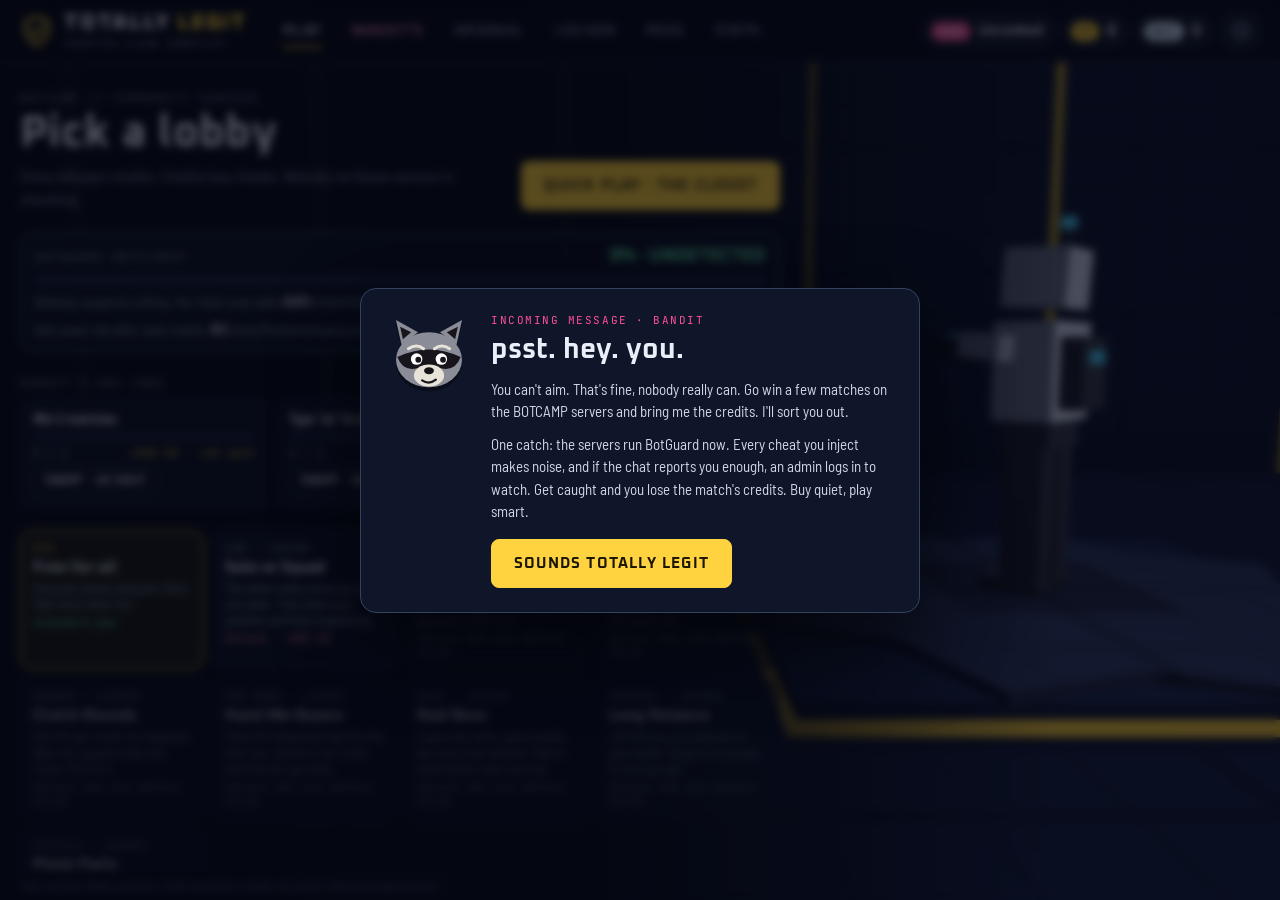
==== TotallyLegit.html @ 4555bc7c "Add Banana Split and Deep Ocean gun finishes Co-Authored-By: Claude Opus 5.5 <noreply@anthropic.com>" ====
<!doctype html>
<html lang="en">
<head>
<meta charset="utf-8">
<meta name="viewport" content="width=device-width, initial-scale=1, viewport-fit=cover">
<title>Totally Legit</title>
<meta name="description" content="An incremental shooter where you can't aim, so you buy cheats from a raccoon.">
<link rel="preconnect" href="https://fonts.googleapis.com">
<link rel="preconnect" href="https://fonts.gstatic.com" crossorigin>
<link rel="stylesheet" href="https://fonts.googleapis.com/css2?family=Barlow+Semi+Condensed:wght@400;500;600;700&family=JetBrains+Mono:wght@500;700&family=Oxanium:wght@500;600;700;800&display=swap">
<style>
/* Layout: a full-bleed WebGL scene; the hub sits left over a scrim so the showroom model shows on the right;
   the HUD hugs the screen edges. One committed dark look: a game, not a document. */
:root {
  --ink: #080c19;
  --panel: #0f1629;
  --panel-2: #161f38;
  --panel-3: #1d2847;
  --line: #27324f;
  --line-2: #35425f;
  --text: #e9eef8;
  --muted: #8e9ab5;
  --dim: #5f6a89;
  --signal: #ffd23f;
  --signal-ink: #1b1503;
  --cyan: #43d9ff;
  --danger: #ff5470;
  --ok: #5fe3a1;
  --salt: #d8ecff;
  --bandit: #ff4f9a;
  --bandit-ink: #120d18;
  --bandit-2: #1c1424;
  --bandit-line: #3a2742;
  --f-display: "Oxanium", "Segoe UI", system-ui, sans-serif;
  --f-ui: "Barlow Semi Condensed", "Segoe UI", system-ui, sans-serif;
  --f-mono: "JetBrains Mono", ui-monospace, Consolas, monospace;
  color-scheme: dark;
}
* { box-sizing: border-box; }
html, body { height: 100%; margin: 0; background: var(--ink); color: var(--text); overflow: hidden; }
body { font-family: var(--f-ui); font-size: 15px; -webkit-font-smoothing: antialiased; }
button { font: inherit; color: inherit; }
[hidden] { display: none !important; }
#app { position: fixed; inset: 0; overflow: hidden; background: var(--ink); }
#gl, #fx { position: absolute; inset: 0; width: 100%; height: 100%; display: block; }
#fx { pointer-events: none; z-index: 2; }

/* ---------- shared type + controls ---------- */
.eyebrow { font-family: var(--f-mono); font-size: 11px; letter-spacing: .14em; text-transform: uppercase; color: var(--muted); }
h1 { font-family: var(--f-display); font-weight: 700; font-size: clamp(30px, 4vw, 44px); line-height: 1.02; margin: 6px 0 8px; letter-spacing: .01em; text-wrap: balance; }
.lede { margin: 0; color: var(--muted); font-size: 16px; max-width: 58ch; line-height: 1.45; }
.btn {
  appearance: none; border: 1px solid var(--line-2); background: var(--panel-2); color: var(--text);
  font-family: var(--f-display); font-weight: 700; font-size: 13px; letter-spacing: .08em; text-transform: uppercase;
  padding: 10px 16px; border-radius: 8px; cursor: pointer; white-space: nowrap; transition: transform .08s, background .15s, border-color .15s;
}
.btn:hover { border-color: var(--dim); background: var(--panel-3); }
.btn:active { transform: translateY(1px); }
.btn.primary { background: var(--signal); color: var(--signal-ink); border-color: var(--signal); }
.btn.primary:hover { background: #ffdd6b; }
.btn.buy { border-color: var(--ok); color: var(--ok); }
.btn.poor { color: #ff8aa0; border-color: #5a2a3a; background: rgba(255, 84, 112, .06); }
.btn.ghost { background: transparent; }
.btn.big { padding: 14px 22px; font-size: 15px; }
.btn.small { padding: 7px 11px; font-size: 12px; }
.btn:disabled { opacity: .55; cursor: not-allowed; }
button:focus-visible, input:focus-visible, textarea:focus-visible { outline: 2px solid var(--cyan); outline-offset: 2px; }
.link { background: none; border: 0; color: var(--cyan); padding: 0; cursor: pointer; text-decoration: underline; text-underline-offset: 3px; font-size: 14px; justify-self: start; }
.inj-done { font-family: var(--f-mono); font-size: 12px; color: var(--ok); letter-spacing: .06em; text-transform: uppercase; }
kbd { font-family: var(--f-mono); font-size: 11px; padding: 1px 6px; border: 1px solid rgba(255, 255, 255, .35); border-bottom-width: 2px; border-radius: 4px; background: rgba(255, 255, 255, .08); color: var(--text); }
input[type="range"] { width: 100%; accent-color: var(--signal); }
.rng { display: grid; grid-template-columns: 120px minmax(0, 1fr) 52px; gap: 10px; align-items: center; font-size: 14px; color: var(--muted); }
.rng em { font-style: normal; font-family: var(--f-mono); font-size: 12px; color: var(--text); text-align: right; font-variant-numeric: tabular-nums; }
.tog { display: inline-flex; align-items: center; gap: 8px; font-size: 14px; cursor: pointer; }
.tog input { accent-color: var(--signal); width: 16px; height: 16px; }

/* ---------- hub shell ---------- */
.hub {
  position: absolute; inset: 0; z-index: 5; display: grid; grid-template-rows: auto minmax(0, 1fr) auto; grid-template-columns: minmax(0, 1fr);
  padding-top: env(safe-area-inset-top, 0px); padding-bottom: env(safe-area-inset-bottom, 0px);
  background: linear-gradient(90deg, rgba(8, 12, 25, .97) 0%, rgba(8, 12, 25, .95) 46%, rgba(8, 12, 25, .55) 64%, rgba(8, 12, 25, 0) 82%);
}
.hub[data-tab="bandit"] { background: linear-gradient(90deg, rgba(10, 7, 14, .97) 0%, rgba(10, 7, 14, .95) 72%, rgba(10, 7, 14, .45) 88%, rgba(10, 7, 14, .1) 100%); }
.hub-top {
  display: flex; align-items: center; gap: 22px; flex-wrap: wrap;
  padding-block: 12px; padding-left: max(20px, env(safe-area-inset-left, 0px)); padding-right: max(20px, env(safe-area-inset-right, 0px));
  border-bottom: 1px solid var(--line); background: rgba(8, 12, 25, .72); backdrop-filter: blur(6px);
}
.brand { display: flex; align-items: center; gap: 10px; }
.brand-mark { width: 34px; height: 34px; color: var(--signal); flex: none; }
.brand-txt { display: grid; gap: 3px; }
.brand-name { font-family: var(--f-display); font-weight: 800; font-size: 22px; letter-spacing: .08em; line-height: 1; }
.brand-name em { font-style: normal; color: var(--signal); }
.brand-tag { font-family: var(--f-mono); font-size: 10px; color: var(--muted); letter-spacing: .08em; text-transform: uppercase; }
.hub-nav { display: flex; gap: 2px; flex: 1; min-width: 0; overflow-x: auto; scrollbar-width: none; }
.hub-nav button {
  background: none; border: 0; padding: 10px 14px; font-family: var(--f-display); font-weight: 600; font-size: 14px;
  letter-spacing: .1em; text-transform: uppercase; color: var(--muted); border-radius: 6px; cursor: pointer; position: relative; white-space: nowrap;
}
.hub-nav button:hover { color: var(--text); background: rgba(255, 255, 255, .04); }
.hub-nav button.on { color: var(--text); }
.hub-nav button.on::after { content: ""; position: absolute; left: 14px; right: 14px; bottom: 2px; height: 2px; background: var(--signal); }
.hub-nav .nav-bandit { color: #ff8fc0; }
.hub-nav .nav-bandit.on { color: #ffd0e4; }
.hub-nav .nav-bandit.on::after { background: var(--bandit); }
.badge { display: inline-grid; place-items: center; min-width: 18px; height: 18px; padding: 0 5px; margin-left: 6px; border-radius: 9px; background: var(--bandit); color: #fff; font-size: 11px; font-family: var(--f-mono); vertical-align: 1px; letter-spacing: 0; }
.wallet { display: flex; align-items: center; gap: 8px; }
.chip { display: flex; align-items: center; gap: 8px; padding: 5px 12px 5px 6px; border: 1px solid var(--line-2); border-radius: 999px; background: var(--panel); font-family: var(--f-display); font-weight: 700; font-size: 16px; font-variant-numeric: tabular-nums; }
.chip i { font-style: normal; font-family: var(--f-mono); font-size: 10px; padding: 3px 7px; border-radius: 999px; letter-spacing: .06em; }
.chip.cr i { background: var(--signal); color: var(--signal-ink); }
.chip.salt i { background: var(--salt); color: #10243a; }
.icon-btn { width: 38px; height: 38px; border-radius: 10px; border: 1px solid var(--line-2); background: var(--panel); display: grid; place-items: center; cursor: pointer; color: var(--muted); }
.icon-btn:hover { color: var(--text); }
.icon-btn svg { width: 20px; height: 20px; }
.hub-main { overflow-y: auto; overflow-x: hidden; scrollbar-width: thin; scrollbar-color: var(--line-2) transparent; padding-block: 28px 40px; padding-left: max(20px, env(safe-area-inset-left, 0px)); padding-right: max(20px, env(safe-area-inset-right, 0px)); }
.pane { max-width: 760px; display: grid; gap: 22px; }
.hub[data-tab="bandit"] .pane { max-width: 1320px; }
.pane-head { display: flex; align-items: flex-end; justify-content: space-between; gap: 18px; flex-wrap: wrap; }
.hub-foot { padding-block: 8px; padding-left: max(20px, env(safe-area-inset-left, 0px)); padding-right: max(20px, env(safe-area-inset-right, 0px)); font-size: 12px; color: var(--dim); }

/* ---------- play: server browser ---------- */
.srv-list { display: grid; gap: 10px; }
.srv { display: grid; grid-template-columns: 96px minmax(0, 1fr) auto; gap: 16px; align-items: center; padding: 12px; border: 1px solid var(--line); border-radius: 12px; background: rgba(15, 22, 41, .86); }
.srv:hover { border-color: var(--line-2); }
.srv.locked { opacity: .8; }
.srv.locked .srv-thumb { filter: grayscale(.85) brightness(.7); }
.srv-thumb { position: relative; height: 64px; border-radius: 8px; overflow: hidden; background: linear-gradient(180deg, var(--z) 0%, var(--h) 58%, var(--f) 58%, var(--f) 100%); }
.srv-thumb::before { content: ""; position: absolute; left: 12%; width: 34%; top: 28%; bottom: 42%; background: var(--w); box-shadow: 34px 8px 0 -3px var(--w); }
.srv-thumb::after { content: ""; position: absolute; left: 0; right: 0; bottom: 0; height: 3px; background: var(--a); }
.srv-thumb span { position: absolute; right: 6px; bottom: 7px; font-family: var(--f-mono); font-size: 10px; color: #fff; background: rgba(0, 0, 0, .55); padding: 2px 5px; border-radius: 4px; }
.srv-info { min-width: 0; }
.srv-info h3 { margin: 0; font-family: var(--f-display); font-size: 18px; font-weight: 700; }
.srv-info p { margin: 2px 0 6px; color: var(--muted); font-size: 14px; }
.srv-meta { display: flex; flex-wrap: wrap; gap: 6px 14px; font-family: var(--f-mono); font-size: 11.5px; color: var(--muted); }
.srv-meta .pay { color: var(--signal); }
.locked-tag { font-family: var(--f-mono); font-size: 11px; color: var(--dim); }
.tips { display: grid; grid-template-columns: repeat(3, minmax(0, 1fr)); gap: 10px; }
.tip { padding: 4px 14px; border-left: 2px solid var(--line-2); color: var(--muted); font-size: 14px; line-height: 1.4; }
.tip b { color: var(--text); display: block; font-weight: 600; }

/* ---------- Bandit's: the cheat shop ---------- */
.pane.bandit { gap: 16px; }
.bandit-head {
  display: flex; align-items: center; gap: 22px; flex-wrap: wrap; padding: 16px 18px; border: 1px solid var(--bandit-line); border-radius: 14px;
  background: repeating-linear-gradient(135deg, rgba(255, 79, 154, .05) 0 10px, transparent 10px 20px), var(--bandit-ink);
}
.bandit-id { display: flex; align-items: center; gap: 14px; }
.raccoon-svg { width: 64px; height: 64px; flex: none; filter: drop-shadow(0 4px 0 rgba(0, 0, 0, .35)); }
.bandit-name { font-family: var(--f-mono); font-weight: 700; font-size: 22px; color: var(--bandit); letter-spacing: .06em; }
.bandit-name span { font-size: 11px; color: var(--muted); font-weight: 500; margin-left: 8px; letter-spacing: .1em; text-transform: uppercase; }
.bandit-pills { display: flex; gap: 6px; flex-wrap: wrap; margin-top: 6px; }
.pill { font-family: var(--f-mono); font-size: 11px; padding: 3px 8px; border-radius: 999px; border: 1px solid var(--bandit-line); color: var(--muted); }
.pill.ok { color: var(--ok); border-color: rgba(95, 227, 161, .35); }
.pill.hot { color: #fff; background: var(--bandit); border-color: var(--bandit); }
.bubble {
  position: relative; flex: 1; min-width: 220px; margin: 0 0 0 10px; padding: 12px 16px; background: #fff6d2; color: #2a1a10;
  border-radius: 12px; font-weight: 600; font-size: 16px; line-height: 1.35; box-shadow: 4px 4px 0 var(--bandit);
}
.bubble::before { content: ""; position: absolute; left: -9px; top: 50%; margin-top: -8px; border: 8px solid transparent; border-right-color: #fff6d2; border-left: 0; }
.bubble.pop { animation: pop .3s ease-out; }
.bandit-body { display: grid; grid-template-columns: 236px minmax(0, 1fr) 290px; gap: 14px; align-items: start; }
.mods { display: grid; gap: 6px; }
.mod {
  display: grid; grid-template-columns: 34px minmax(0, 1fr) auto; align-items: center; gap: 10px; padding: 8px 10px;
  border: 1px solid var(--bandit-line); border-radius: 10px; background: var(--bandit-ink); cursor: pointer; text-align: left;
}
.mod:hover { border-color: var(--mc); }
.mod.sel { border-color: var(--mc); background: color-mix(in srgb, var(--mc) 14%, var(--bandit-ink)); }
.mod.off { opacity: .55; }
.mod-glyph { width: 34px; height: 34px; border-radius: 8px; display: grid; place-items: center; color: var(--mc); background: color-mix(in srgb, var(--mc) 16%, transparent); }
.glyph { width: 20px; height: 20px; }
.glyph.big { width: 34px; height: 34px; color: var(--mc); flex: none; }
.mod-txt { min-width: 0; }
.mod-txt b { display: block; font-family: var(--f-mono); font-size: 12.5px; letter-spacing: .04em; }
.mod-txt small { color: var(--muted); font-size: 12.5px; }
.mod-prog { font-family: var(--f-mono); font-size: 11px; color: var(--muted); display: flex; align-items: center; gap: 6px; font-variant-numeric: tabular-nums; }
.mod-prog .dot { width: 7px; height: 7px; border-radius: 50%; background: var(--bandit); box-shadow: 0 0 8px var(--bandit); }
.tree-pane {
  min-width: 0; border: 1px solid var(--bandit-line); border-radius: 14px;
  background: radial-gradient(circle at 1px 1px, rgba(255, 255, 255, .06) 1px, transparent 1px) 0 0 / 18px 18px, var(--bandit-ink);
}
.tree-head { display: flex; align-items: center; justify-content: space-between; gap: 12px; padding: 14px 16px; border-bottom: 1px solid var(--bandit-line); flex-wrap: wrap; }
.tree-title { display: flex; align-items: center; gap: 12px; min-width: 0; }
.tree-title h2 { margin: 0; font-family: var(--f-mono); font-size: 20px; color: var(--mc); letter-spacing: .04em; }
.tree-title p { margin: 2px 0 0; color: var(--muted); font-size: 14px; }
.tree-scroll { overflow-x: auto; padding: 18px; display: flex; }
.tree { position: relative; flex: none; margin: 0 auto; }
.links { position: absolute; inset: 0; overflow: visible; }
.links path { fill: none; stroke: var(--bandit-line); stroke-width: 2; stroke-dasharray: 4 5; }
.links path.lit { stroke: var(--mc); stroke-dasharray: none; filter: drop-shadow(0 0 4px var(--mc)); }
.node {
  position: absolute; width: 150px; height: 66px; display: grid; align-content: center; gap: 4px; padding: 8px 12px; text-align: left;
  border: 1px solid var(--bandit-line); border-radius: 10px; background: var(--bandit-2); cursor: pointer; transition: transform .1s, border-color .15s;
}
.node:hover { transform: translateY(-2px); }
.n-name { font-weight: 700; font-size: 15px; line-height: 1.1; }
.n-cost { font-family: var(--f-mono); font-size: 11.5px; color: var(--signal); }
.node.owned { background: color-mix(in srgb, var(--mc) 22%, var(--bandit-2)); border-color: var(--mc); }
.node.owned .n-cost { color: var(--mc); }
.node.available { border-color: color-mix(in srgb, var(--mc) 70%, transparent); box-shadow: 0 0 18px color-mix(in srgb, var(--mc) 25%, transparent); }
.node.poor .n-cost { color: #ff8aa0; }
.node.locked { opacity: .5; border-style: dashed; }
.node.locked .n-cost { color: var(--muted); }
.node.sel { outline: 2px solid #fff; outline-offset: 2px; }
.node.just { animation: inject .7s ease-out; }
.switch { display: inline-flex; align-items: center; gap: 8px; cursor: pointer; font-family: var(--f-mono); font-size: 12px; position: relative; }
.switch input { position: absolute; opacity: 0; width: 1px; height: 1px; }
.sw-track { width: 38px; height: 22px; border-radius: 11px; background: var(--line-2); position: relative; transition: background .15s; }
.sw-track::after { content: ""; position: absolute; top: 3px; left: 3px; width: 16px; height: 16px; border-radius: 50%; background: #fff; transition: transform .15s; }
.switch input:checked + .sw-track { background: var(--mc); }
.switch input:checked + .sw-track::after { transform: translateX(16px); }
.switch input:focus-visible + .sw-track { outline: 2px solid var(--cyan); outline-offset: 2px; }
.node-detail { position: sticky; top: 0; padding: 18px; border: 1px solid var(--bandit-line); border-radius: 14px; background: var(--bandit-ink); display: grid; gap: 10px; }
.nd-kind { font-family: var(--f-mono); font-size: 11px; color: var(--mc); letter-spacing: .1em; text-transform: uppercase; }
.node-detail h3 { margin: 0; font-family: var(--f-display); font-size: 24px; }
.node-detail p { margin: 0; color: #cfd6e6; line-height: 1.45; }
.nd-req { font-size: 13px; color: var(--muted); }
.nd-req span { color: #ff8aa0; margin-right: 6px; }
.nd-req span.ok { color: var(--ok); }
.nd-price { padding: 4px 0; }
.sticker { display: inline-block; transform: rotate(-4deg); background: var(--signal); color: #3a0c22; font-family: var(--f-display); font-weight: 800; font-size: 22px; padding: 6px 12px; border-radius: 4px; box-shadow: 3px 3px 0 var(--bandit); font-variant-numeric: tabular-nums; }
.btn.inject { background: var(--bandit); border-color: var(--bandit); color: #fff; font-size: 15px; padding: 13px 16px; }
.btn.inject:hover { background: #ff6aab; }
.btn.inject.poor { background: transparent; color: #ff8aa0; border-color: #5a2a3a; }
.nd-fine { font-family: var(--f-mono); font-size: 10.5px; color: var(--dim) !important; }

/* ---------- arsenal ---------- */
.gun-grid { display: grid; grid-template-columns: repeat(3, minmax(0, 1fr)); gap: 8px; }
.gun { position: relative; display: grid; gap: 2px; padding: 12px; text-align: left; border: 1px solid var(--line); border-radius: 10px; background: rgba(15, 22, 41, .86); cursor: pointer; }
.gun:hover { border-color: var(--line-2); }
.gun.sel { border-color: var(--signal); }
.g-key { position: absolute; top: 8px; right: 10px; font-family: var(--f-mono); font-size: 11px; color: var(--dim); }
.g-kind { font-family: var(--f-mono); font-size: 10.5px; color: var(--muted); letter-spacing: .1em; text-transform: uppercase; }
.gun b { font-family: var(--f-display); font-size: 17px; }
.g-state { font-size: 13px; color: var(--signal); }
.gun.owned .g-state { color: var(--ok); }
.gun-detail { padding: 18px; border: 1px solid var(--line); border-radius: 14px; background: rgba(15, 22, 41, .9); display: grid; gap: 12px; }
.gd-head { display: flex; justify-content: space-between; align-items: flex-end; gap: 12px; flex-wrap: wrap; }
.gd-head h2 { margin: 2px 0 0; font-family: var(--f-display); font-size: 28px; }
.gun-detail > p { margin: 0; color: var(--muted); }
.bars { display: grid; gap: 8px; }
.bar { display: grid; grid-template-columns: 90px minmax(0, 1fr) 112px; align-items: center; gap: 12px; font-size: 13px; }
.bar span { color: var(--muted); }
.track { height: 6px; border-radius: 3px; background: var(--panel-3); overflow: hidden; }
.track i { display: block; height: 100%; background: linear-gradient(90deg, var(--cyan), var(--signal)); }
.bar em { font-style: normal; font-family: var(--f-mono); font-size: 12px; text-align: right; font-variant-numeric: tabular-nums; }
.skin-row { display: grid; gap: 8px; }
.skin-row h4 { margin: 0; font-family: var(--f-mono); font-size: 11px; letter-spacing: .12em; text-transform: uppercase; color: var(--muted); font-weight: 500; }
.sw-row { display: flex; flex-wrap: wrap; gap: 8px; }
.sw { width: 34px; height: 34px; border-radius: 8px; border: 2px solid var(--line-2); background: linear-gradient(135deg, var(--c0) 0 55%, var(--c1) 55% 100%); cursor: pointer; }
.sw.on { border-color: #fff; }

/* ---------- locker ---------- */
.subtabs { display: flex; gap: 6px; flex-wrap: wrap; }
.sub { padding: 8px 14px; border: 1px solid var(--line); border-radius: 999px; background: transparent; cursor: pointer; font-family: var(--f-display); font-weight: 600; letter-spacing: .06em; text-transform: uppercase; font-size: 12px; color: var(--muted); }
.sub.on { background: var(--salt); color: #10243a; border-color: var(--salt); }
.lk-guns { display: flex; flex-wrap: wrap; gap: 6px; align-items: center; }
.lk-guns span { font-family: var(--f-mono); font-size: 11px; color: var(--muted); margin-right: 4px; text-transform: uppercase; letter-spacing: .1em; }
.chipbtn { padding: 6px 11px; border: 1px solid var(--line-2); border-radius: 999px; background: var(--panel); cursor: pointer; font-size: 13px; }
.chipbtn.on { border-color: var(--signal); color: var(--signal); }
.chipbtn.lock { color: var(--muted); border-style: dashed; }
.skin-grid { display: grid; grid-template-columns: repeat(auto-fill, minmax(150px, 1fr)); gap: 10px; }
.skin-card { display: grid; gap: 8px; padding: 10px; border: 1px solid var(--line); border-radius: 12px; background: rgba(15, 22, 41, .9); align-content: start; justify-items: start; }
.skin-card.on { border-color: var(--salt); }
.skin-card b { font-size: 14px; }
.skin-sw { width: 100%; height: 64px; border-radius: 8px; background: linear-gradient(135deg, var(--c0) 0 60%, var(--c1) 60% 100%); }
.skin-sw.pat3 { background: repeating-linear-gradient(60deg, var(--c0) 0 9px, var(--c1) 9px 16px); }
.skin-sw.pat4 { background: radial-gradient(circle at 30% 40%, var(--c1) 0 18%, transparent 19%), radial-gradient(circle at 72% 66%, var(--c1) 0 22%, transparent 23%), radial-gradient(circle at 62% 20%, color-mix(in srgb, var(--c0) 50%, var(--c1)) 0 15%, transparent 16%), var(--c0); }
.skin-sw.pat5 { background: linear-gradient(90deg, #ff4d4d, #ffd23f, #5fe3a1, #43d9ff, #9d7bff, #ff4f9a); }
.skin-sw.pat6 { background: repeating-linear-gradient(0deg, var(--c0) 0 6px, #111 6px 9px, var(--c1) 9px 13px); }
.skin-sw.pat7 { background: repeating-conic-gradient(var(--c0) 0 25%, var(--c1) 0 50%) 0 0 / 8px 8px; }
.skin-sw.pat13 { background: radial-gradient(circle at 20% 30%, #fff 0 3%, transparent 4%), radial-gradient(circle at 70% 60%, #fff 0 3%, transparent 4%), linear-gradient(135deg, var(--c0), var(--c1)); }
.xh-editor { display: grid; grid-template-columns: 260px minmax(0, 1fr); gap: 18px; align-items: start; }
.xh-preview canvas { width: 260px; height: 170px; border-radius: 12px; border: 1px solid var(--line-2); display: block; max-width: 100%; }
.xh-controls { display: grid; gap: 12px; }
.xh-styles { display: flex; flex-wrap: wrap; gap: 6px; }
.xh-colors { display: flex; gap: 8px; flex-wrap: wrap; }
.cdot { width: 28px; height: 28px; border-radius: 50%; border: 2px solid var(--line-2); background: var(--c); cursor: pointer; }
.cdot.on { border-color: #fff; box-shadow: 0 0 0 2px var(--c); }
.fx-grid { display: grid; gap: 10px; }
.fx-card { display: grid; grid-template-columns: 56px minmax(0, 1fr) auto; gap: 14px; align-items: center; padding: 12px; border: 1px solid var(--line); border-radius: 12px; background: rgba(15, 22, 41, .9); }
.fx-card.on { border-color: var(--salt); }
.fx-card b { font-family: var(--f-display); font-size: 16px; }
.fx-card p { margin: 2px 0 0; color: var(--muted); font-size: 14px; }
.fx-ico { width: 56px; height: 56px; border-radius: 10px; background: var(--panel-3); }
.fx-scrap { background: linear-gradient(135deg, #d9dde4 0 30%, transparent 30%), linear-gradient(45deg, transparent 60%, #3a3f4a 60%), #5a6070; }
.fx-confetti { background: radial-gradient(circle at 20% 30%, #ff4d4d 0 8%, transparent 9%), radial-gradient(circle at 70% 25%, #ffd23f 0 8%, transparent 9%), radial-gradient(circle at 45% 70%, #43d9ff 0 8%, transparent 9%), radial-gradient(circle at 80% 75%, #5fe3a1 0 8%, transparent 9%), #20284a; }
.fx-pixels { background: repeating-conic-gradient(#43d9ff 0 25%, #10172b 0 50%) 0 0 / 14px 14px; }
.fx-coins { background: radial-gradient(circle at 35% 40%, #ffd23f 0 18%, #b8860b 19% 24%, transparent 25%), radial-gradient(circle at 65% 62%, #ffd23f 0 18%, #b8860b 19% 24%, transparent 25%), #2a2410; }
.fx-fireworks { background: radial-gradient(circle at 50% 45%, #fff 0 5%, #ff4f9a 6% 12%, transparent 13%), conic-gradient(from 0deg, #ff4f9a, #ffd23f, #43d9ff, #ff4f9a); }
.salt-num { color: var(--salt); }

/* ---------- stats ---------- */
.stat-grid { display: grid; grid-template-columns: repeat(4, minmax(0, 1fr)); gap: 8px; }
.tile { padding: 12px; border: 1px solid var(--line); border-radius: 10px; background: rgba(15, 22, 41, .9); display: grid; gap: 4px; }
.tile span { font-size: 12.5px; color: var(--muted); }
.tile b { font-family: var(--f-display); font-size: 20px; font-variant-numeric: tabular-nums; }
.smurf { padding: 18px; border: 1px solid rgba(255, 210, 63, .35); border-radius: 14px; background: linear-gradient(135deg, rgba(255, 210, 63, .08), rgba(15, 22, 41, .9) 60%); display: grid; gap: 12px; }
.smurf h3 { margin: 4px 0 6px; font-family: var(--f-display); font-size: 22px; }
.smurf p { margin: 0; color: #cfd6e6; line-height: 1.45; max-width: 62ch; }
.smurf .row { display: flex; align-items: center; gap: 10px; flex-wrap: wrap; color: var(--muted); font-size: 14px; }
.smurf .btn { justify-self: start; }
.needs { margin: 8px 0 0; padding: 0; list-style: none; display: flex; gap: 8px 16px; flex-wrap: wrap; font-family: var(--f-mono); font-size: 12px; color: #ff8aa0; }
.needs li::before { content: "¹7  "; }
.needs li.ok { color: var(--ok); }
.needs li.ok::before { content: "¹3  "; }
.smurf-banner { text-align: left; padding: 12px 16px; border-radius: 12px; border: 1px solid var(--signal); background: rgba(255, 210, 63, .1); color: var(--text); cursor: pointer; font-size: 15px; }
.smurf-banner b { color: var(--signal); }
.save-box { padding: 18px; border: 1px solid var(--line); border-radius: 14px; background: rgba(15, 22, 41, .9); display: grid; gap: 10px; }
.save-box h3 { margin: 0; font-family: var(--f-display); }
.save-box p { margin: 0; color: var(--muted); }
.save-box textarea { width: 100%; resize: vertical; font-family: var(--f-mono); font-size: 11px; background: var(--ink); color: var(--text); border: 1px solid var(--line-2); border-radius: 8px; padding: 8px; word-break: break-all; }
.save-box .row { display: flex; align-items: center; gap: 10px; flex-wrap: wrap; }
.lbl { font-size: 13px; color: var(--muted); }
.msg { font-size: 13px; color: var(--muted); }
.danger { display: flex; gap: 10px; align-items: center; flex-wrap: wrap; padding-top: 10px; border-top: 1px solid var(--line); color: var(--muted); font-size: 14px; }
.btn.danger-btn { background: var(--danger); border-color: var(--danger); color: #fff; }

/* ---------- modal + toast ---------- */
.modal { position: fixed; inset: 0; z-index: 30; display: grid; place-items: center; padding: 20px; background: rgba(4, 6, 14, .66); backdrop-filter: blur(4px); }
.modal-card { width: min(560px, 100%); max-height: calc(100% - 20px); overflow-y: auto; padding: 24px; border: 1px solid var(--line-2); border-radius: 16px; background: var(--panel); box-shadow: 0 30px 80px rgba(0, 0, 0, .5); }
.intro { display: grid; grid-template-columns: 88px minmax(0, 1fr); gap: 18px; }
.intro .raccoon-svg { width: 88px; height: 88px; }
.intro .eyebrow { color: var(--bandit); }
.intro h2 { margin: 6px 0 10px; font-family: var(--f-display); font-size: 28px; }
.intro p { color: #cfd6e6; line-height: 1.5; margin: 0 0 10px; }
.intro .btn { margin-top: 6px; }
.settings { display: grid; gap: 14px; }
.settings h2 { margin: -6px 0 0; font-family: var(--f-display); font-size: 26px; }
.field { display: grid; gap: 6px; font-size: 14px; color: var(--muted); }
.field input { padding: 9px 11px; border-radius: 8px; border: 1px solid var(--line-2); background: var(--ink); color: var(--text); font: inherit; }
.togs { display: grid; grid-template-columns: repeat(2, minmax(0, 1fr)); gap: 10px; }
.ov-row { display: flex; gap: 10px; flex-wrap: wrap; justify-content: center; }
.settings .ov-row { justify-content: flex-end; }
.toast { position: fixed; left: 50%; bottom: calc(24px + env(safe-area-inset-bottom, 0px)); transform: translateX(-50%); z-index: 40; display: grid; gap: 8px; justify-items: center; pointer-events: none; width: min(92vw, 520px); }
.toast-item { padding: 10px 16px; border-radius: 10px; background: var(--panel-2); border: 1px solid var(--line-2); font-weight: 600; animation: rise .25s ease-out; text-align: center; }
.toast-item.good { border-color: var(--ok); }
.toast-item.bad { border-color: var(--danger); }
.toast-item.out { opacity: 0; transition: opacity .3s; }
.nogl { position: absolute; inset: 0; z-index: 50; display: grid; place-content: center; text-align: center; padding: 20px; gap: 8px; background: var(--ink); }
.nogl h2 { font-family: var(--f-display); margin: 0; }
.nogl p { color: var(--muted); max-width: 50ch; margin: 0 auto; }

/* ---------- HUD ---------- */
#hud { position: absolute; inset: 0; z-index: 3; pointer-events: none; font-family: var(--f-ui); color: var(--text); text-shadow: 0 1px 2px rgba(0, 0, 0, .75); }
#vignette { position: absolute; inset: 0; background: radial-gradient(ellipse at center, transparent 55%, rgba(200, 20, 40, .55) 100%); opacity: 0; transition: opacity .3s; }
#hud.low #vignette { opacity: 1; animation: pulse 1.2s ease-in-out infinite; }
#freeze-tint { position: absolute; inset: 0; z-index: 2; pointer-events: none; background: radial-gradient(ellipse at center, rgba(160, 220, 255, .04), rgba(120, 200, 255, .34)); opacity: 0; transition: opacity .25s; }
#freeze-tint.on { opacity: 1; }
.h-top { position: absolute; top: calc(12px + env(safe-area-inset-top, 0px)); left: 50%; transform: translateX(-50%); display: flex; align-items: center; gap: 18px; }
.h-timer { font-family: var(--f-display); font-weight: 700; font-size: 30px; padding: 2px 14px; background: rgba(8, 12, 25, .6); border-radius: 8px; font-variant-numeric: tabular-nums; min-width: 98px; text-align: center; }
.h-score { display: flex; align-items: baseline; gap: 6px; font-family: var(--f-display); }
.h-score b { font-size: 26px; font-variant-numeric: tabular-nums; }
.h-score.you b { color: var(--signal); }
.h-score .lbl { font-size: 11px; letter-spacing: .14em; text-transform: uppercase; color: #c3cbe0; }
.h-sus { --sus: #7cffb2; position: absolute; top: calc(58px + env(safe-area-inset-top, 0px)); left: 50%; transform: translateX(-50%); display: flex; align-items: center; gap: 8px; font-size: 11px; letter-spacing: .12em; text-transform: uppercase; white-space: nowrap; }
.h-sus .lbl { color: #c3cbe0; font-size: 11px; }
.h-sus-bar { width: 150px; height: 6px; border-radius: 3px; background: rgba(255, 255, 255, .15); overflow: hidden; }
.h-sus-bar i { display: block; height: 100%; width: 0; background: var(--sus); transition: width .3s, background .3s; box-shadow: 0 0 8px var(--sus); }
.h-sus-label { font-family: var(--f-display); font-weight: 700; font-size: 13px; color: var(--sus); min-width: 92px; }
.h-afk { position: absolute; top: calc(84px + env(safe-area-inset-top, 0px)); left: 50%; transform: translateX(-50%); padding: 5px 12px; border-radius: 999px; background: rgba(74, 222, 128, .18); border: 1px solid rgba(74, 222, 128, .6); color: #b9ffd5; font-family: var(--f-mono); font-size: 12px; white-space: nowrap; }
.h-left { position: absolute; top: calc(16px + env(safe-area-inset-top, 0px)); left: calc(16px + env(safe-area-inset-left, 0px)); display: grid; gap: 2px; }
#hud.has-radar .h-left { top: calc(200px + env(safe-area-inset-top, 0px)); }
.h-earn { font-family: var(--f-display); font-weight: 800; font-size: 26px; color: var(--signal); font-variant-numeric: tabular-nums; }
.h-salt { font-family: var(--f-mono); font-size: 13px; color: var(--salt); }
.h-wm { font-family: var(--f-mono); font-size: 10.5px; color: rgba(255, 143, 192, .9); letter-spacing: .04em; margin-top: 4px; max-width: 290px; }
.h-feed { position: absolute; top: calc(14px + env(safe-area-inset-top, 0px)); right: calc(14px + env(safe-area-inset-right, 0px)); display: grid; gap: 4px; justify-items: end; }
.kf { display: flex; align-items: center; gap: 8px; padding: 4px 10px; border-radius: 6px; background: rgba(8, 12, 25, .66); font-size: 14px; font-weight: 600; animation: slidein .2s ease-out; }
.kf.mine { box-shadow: inset 3px 0 0 var(--signal); }
.kf.dead { box-shadow: inset 3px 0 0 var(--danger); }
.kf .w { font-family: var(--f-mono); font-size: 11px; color: #aab4cc; font-weight: 500; }
.kf .w b { color: var(--signal); }
.kf .w b.wb { color: var(--cyan); }
.kf.out { opacity: 0; transition: opacity .4s; }
.kf .x { font-family: var(--f-display); color: var(--signal); font-size: 13px; }
.h-chat { position: absolute; left: calc(16px + env(safe-area-inset-left, 0px)); bottom: calc(92px + env(safe-area-inset-bottom, 0px)); width: min(460px, 60vw); display: grid; gap: 3px; }
.h-chatlog { display: grid; gap: 3px; justify-items: start; }
.cl { font-size: 14.5px; line-height: 1.3; padding: 2px 8px; background: rgba(8, 12, 25, .5); border-radius: 4px; animation: chatfade 12s forwards; max-width: 100%; overflow-wrap: anywhere; }
.cl.server { color: #ffb4c8; }
.cl.server b { color: var(--bandit); }
.cl.player { color: #fff3c4; }
#hud.chatting .cl { animation: none; opacity: 1; }
.salt-tag { font-style: normal; font-family: var(--f-mono); font-size: 11px; color: var(--salt); opacity: .9; }
.h-chatin { padding: 6px 10px; background: rgba(8, 12, 25, .85); border: 1px solid var(--line-2); border-radius: 6px; font-size: 15px; text-shadow: none; }
.h-saltpop { font-family: var(--f-mono); font-size: 13px; color: var(--salt); opacity: 0; height: 18px; }
.h-hp-box { position: absolute; left: calc(16px + env(safe-area-inset-left, 0px)); bottom: calc(16px + env(safe-area-inset-bottom, 0px)); display: grid; grid-template-columns: auto auto; justify-content: start; align-items: baseline; gap: 4px 10px; }
.h-hp-box .lbl { font-family: var(--f-display); font-size: 14px; color: #c3cbe0; letter-spacing: .1em; }
.h-hp-box b { font-family: var(--f-display); font-size: 40px; font-weight: 700; line-height: 1; font-variant-numeric: tabular-nums; }
.h-hp-bar { grid-column: 1 / -1; width: 200px; height: 6px; border-radius: 3px; background: rgba(255, 255, 255, .15); overflow: hidden; }
.h-hp-bar i { display: block; height: 100%; background: var(--ok); width: 100%; transition: width .15s; }
#hud.low .h-hp-bar i { background: var(--danger); }
.h-abil { position: absolute; left: 50%; transform: translateX(-50%); bottom: calc(18px + env(safe-area-inset-bottom, 0px)); display: flex; gap: 8px; }
.ab { display: inline-flex; align-items: center; gap: 6px; padding: 5px 10px; border-radius: 8px; background: rgba(8, 12, 25, .66); font-family: var(--f-display); font-size: 13px; font-weight: 600; letter-spacing: .06em; text-transform: uppercase; white-space: nowrap; }
.ab.cd { color: var(--muted); }
.ab.on { color: var(--ok); }
.h-ammo-box { position: absolute; right: calc(18px + env(safe-area-inset-right, 0px)); bottom: calc(14px + env(safe-area-inset-bottom, 0px)); text-align: right; }
.h-ammo b { font-family: var(--f-display); font-size: 44px; font-weight: 700; line-height: 1; font-variant-numeric: tabular-nums; }
.h-ammo span { font-family: var(--f-display); font-size: 18px; color: #c3cbe0; margin-left: 6px; }
.h-wname { font-family: var(--f-mono); font-size: 12px; color: #c3cbe0; letter-spacing: .08em; text-transform: uppercase; }
.h-reload { font-family: var(--f-mono); font-size: 12px; color: var(--signal); letter-spacing: .14em; text-transform: uppercase; animation: blink .5s steps(2) infinite; }
.call { position: absolute; left: 50%; top: 60%; transform: translate(-50%, 0); font-family: var(--f-display); font-weight: 800; letter-spacing: .08em; opacity: 0; white-space: nowrap; }
.call.small { font-size: 18px; color: var(--signal); }
.call.multi { font-size: 34px; color: #fff; text-shadow: 0 0 18px rgba(255, 79, 154, .85), 0 2px 0 #000; }
.call.count { font-size: 72px; top: 34%; color: #fff; }
.h-dead { position: absolute; left: 50%; top: 40%; transform: translateX(-50%); padding: 10px 18px; border-radius: 10px; background: rgba(120, 10, 30, .62); border: 1px solid rgba(255, 84, 112, .6); font-family: var(--f-display); font-size: 18px; font-weight: 600; white-space: nowrap; }
.h-board { position: absolute; left: 50%; top: 50%; transform: translate(-50%, -50%); width: min(560px, 92vw); max-height: 80vh; overflow: hidden; padding: 16px; border-radius: 14px; background: rgba(10, 14, 28, .93); border: 1px solid var(--line-2); text-shadow: none; }
.bd-head { display: flex; justify-content: space-between; font-family: var(--f-display); font-weight: 700; font-size: 18px; margin-bottom: 8px; }
.h-board table { width: 100%; border-collapse: collapse; font-variant-numeric: tabular-nums; font-size: 14px; }
.h-board th { text-align: left; font-family: var(--f-mono); font-size: 11px; color: var(--muted); font-weight: 500; padding: 4px 6px; border-bottom: 1px solid var(--line); }
.h-board td { padding: 3px 6px; border-bottom: 1px solid rgba(255, 255, 255, .04); }
.h-board tr.me td { background: rgba(255, 210, 63, .12); }
.bd-foot { margin-top: 8px; font-family: var(--f-mono); font-size: 11px; color: var(--bandit); }
.h-fps { position: absolute; right: calc(14px + env(safe-area-inset-right, 0px)); bottom: calc(98px + env(safe-area-inset-bottom, 0px)); font-family: var(--f-mono); font-size: 11px; color: var(--muted); }
.h-overlay { position: absolute; inset: 0; display: grid; place-items: center; padding: 20px; background: rgba(4, 6, 14, .5); pointer-events: auto; text-shadow: none; z-index: 6; }
.ov-card { width: min(640px, 100%); padding: 26px; border-radius: 16px; background: rgba(12, 17, 33, .95); border: 1px solid var(--line-2); display: grid; gap: 12px; justify-items: center; text-align: center; }
.ov-eyebrow { font-family: var(--f-mono); font-size: 11px; letter-spacing: .14em; color: var(--muted); text-transform: uppercase; }
.ov-title { margin: 0; font-family: var(--f-display); font-size: 40px; font-weight: 800; line-height: 1.05; }
.ov-sub { margin: 0; color: #cfd6e6; max-width: 52ch; line-height: 1.45; }
.keys { display: flex; flex-wrap: wrap; gap: 8px 14px; justify-content: center; font-size: 13px; color: var(--muted); }
.ov-mods { font-family: var(--f-mono); font-size: 11.5px; color: #ff8fc0; max-width: 56ch; }

/* ---------- match summary ---------- */
.summary { position: absolute; inset: 0; z-index: 8; display: grid; place-items: center; padding: 20px; background: rgba(4, 6, 14, .62); backdrop-filter: blur(3px); overflow-y: auto; }
.sum-card { width: min(660px, 100%); padding: 24px; border-radius: 18px; background: var(--panel); border: 1px solid var(--line-2); display: grid; gap: 16px; box-shadow: 0 30px 80px rgba(0, 0, 0, .5); }
.sum-head { display: flex; justify-content: space-between; align-items: flex-end; gap: 14px; flex-wrap: wrap; }
.sum-title { margin: 4px 0 0; font-family: var(--f-display); font-weight: 800; font-size: 40px; line-height: 1; }
.sum-title.win { color: var(--signal); }
.sum-total { font-family: var(--f-display); font-weight: 800; color: var(--signal); text-align: right; }
.sum-total span { font-size: 40px; font-variant-numeric: tabular-nums; }
.sum-total small { font-size: 16px; margin-left: 4px; }
.sum-stats { display: grid; grid-template-columns: repeat(5, minmax(0, 1fr)); gap: 8px; }
.sum-stats div { padding: 10px 6px; border-radius: 10px; background: var(--panel-2); display: grid; gap: 2px; text-align: center; }
.sum-stats b { font-family: var(--f-display); font-size: 22px; font-variant-numeric: tabular-nums; }
.sum-stats span { font-size: 12px; color: var(--muted); }
.sum-rows { display: grid; gap: 0; }
.sum-row { display: grid; grid-template-columns: 120px minmax(0, 1fr) auto; gap: 10px; align-items: baseline; padding: 7px 0; border-bottom: 1px solid var(--line); }
.sum-row em { font-style: normal; font-size: 13px; color: var(--muted); }
.sum-row b { font-family: var(--f-display); color: var(--signal); font-variant-numeric: tabular-nums; }
.sum-salt { display: grid; gap: 4px; font-size: 14px; color: #cfd6e6; padding: 12px; border-radius: 10px; background: rgba(214, 235, 255, .05); border: 1px solid rgba(214, 235, 255, .15); }
.sum-salt b { color: var(--salt); }
.sum-quip { margin: 0; font-size: 16px; font-style: italic; color: #ffd0e4; }
.sum-quip span { font-style: normal; color: var(--bandit); font-family: var(--f-mono); font-size: 12px; }
.sum-auto { text-align: center; font-family: var(--f-mono); font-size: 12px; color: var(--ok); min-height: 1em; }

/* ---------- touch controls ---------- */
.touch { position: absolute; inset: 0; z-index: 4; pointer-events: none; }
.t-stick { position: absolute; left: calc(20px + env(safe-area-inset-left, 0px)); bottom: calc(110px + env(safe-area-inset-bottom, 0px)); width: 140px; height: 140px; border-radius: 50%; border: 2px solid rgba(255, 255, 255, .25); background: rgba(8, 12, 25, .25); pointer-events: auto; touch-action: none; display: grid; place-items: center; }
.t-stick i { width: 54px; height: 54px; border-radius: 50%; background: rgba(255, 255, 255, .3); }
.t-look { position: absolute; right: 0; top: 0; width: 55%; height: 100%; pointer-events: auto; touch-action: none; }
.t-btn { position: absolute; pointer-events: auto; touch-action: none; border-radius: 50%; border: 2px solid rgba(255, 255, 255, .35); background: rgba(8, 12, 25, .45); color: #fff; font-family: var(--f-display); font-weight: 700; text-transform: uppercase; font-size: 13px; }
.t-fire { right: calc(24px + env(safe-area-inset-right, 0px)); bottom: calc(130px + env(safe-area-inset-bottom, 0px)); width: 88px; height: 88px; border-color: var(--signal); }
.t-jump { right: calc(124px + env(safe-area-inset-right, 0px)); bottom: calc(96px + env(safe-area-inset-bottom, 0px)); width: 64px; height: 64px; }
.t-reload { right: calc(34px + env(safe-area-inset-right, 0px)); bottom: calc(232px + env(safe-area-inset-bottom, 0px)); width: 52px; height: 52px; }
.t-pause { right: calc(16px + env(safe-area-inset-right, 0px)); top: calc(110px + env(safe-area-inset-top, 0px)); width: 44px; height: 44px; }

/* ---------- motion ---------- */
@keyframes pop { 0% { transform: scale(.96); } 60% { transform: scale(1.02); } 100% { transform: none; } }
@keyframes inject { 0% { box-shadow: 0 0 0 0 var(--mc); } 100% { box-shadow: 0 0 0 18px transparent; } }
@keyframes rise { from { transform: translateY(8px); opacity: 0; } to { transform: none; opacity: 1; } }
@keyframes slidein { from { transform: translateX(16px); opacity: 0; } to { transform: none; opacity: 1; } }
@keyframes chatfade { 0%, 85% { opacity: 1; } 100% { opacity: 0; } }
@keyframes saltpop { 0% { opacity: 0; transform: translateY(6px); } 20% { opacity: 1; transform: none; } 100% { opacity: 0; transform: translateY(-8px); } }
@keyframes callout { 0% { opacity: 0; transform: translate(-50%, 8px) scale(.9); } 15% { opacity: 1; transform: translate(-50%, 0) scale(1.06); } 70% { opacity: 1; transform: translate(-50%, 0) scale(1); } 100% { opacity: 0; transform: translate(-50%, -10px); } }
@keyframes fadeonly { 0%, 70% { opacity: 1; } 100% { opacity: 0; } }
@keyframes blink { 50% { opacity: .3; } }
@keyframes pulse { 50% { opacity: .6; } }
@media (prefers-reduced-motion: reduce) {
  *, *::before, *::after { animation-duration: .01ms !important; animation-iteration-count: 1 !important; transition: none !important; }
  .cl { animation: none; }
}

/* ---------- responsive ---------- */
@media (max-width: 1240px) {
  .bandit-body { grid-template-columns: 220px minmax(0, 1fr); }
  .node-detail { grid-column: 1 / -1; position: static; }
}
@media (max-width: 900px) {
  .hub { background: rgba(8, 12, 25, .93); }
  .hub[data-tab="bandit"] { background: rgba(10, 7, 14, .96); }
  .tips { grid-template-columns: 1fr; }
  .stat-grid { grid-template-columns: repeat(2, minmax(0, 1fr)); }
  .gun-grid { grid-template-columns: repeat(2, minmax(0, 1fr)); }
}
@media (max-width: 700px) {
  .hub-top { gap: 10px; }
  .brand-tag { display: none; }
  .hub-nav { order: 3; flex-basis: 100%; }
  .wallet { margin-left: auto; }
  .srv { grid-template-columns: 72px minmax(0, 1fr); }
  .srv-act { grid-column: 1 / -1; }
  .srv-act .btn { width: 100%; }
  .bandit-body { grid-template-columns: 1fr; }
  .mods { grid-template-columns: repeat(2, minmax(0, 1fr)); }
  .bubble { margin-left: 0; }
  .bubble::before { display: none; }
  .xh-editor { grid-template-columns: 1fr; }
  .sum-stats { grid-template-columns: repeat(3, minmax(0, 1fr)); }
  .h-sus .lbl { display: none; }
  .h-chat { width: 72vw; bottom: calc(100px + env(safe-area-inset-bottom, 0px)); }
  .togs { grid-template-columns: 1fr; }
  .intro { grid-template-columns: 1fr; }
  .bar { grid-template-columns: 76px minmax(0, 1fr) 96px; }
  .rng { grid-template-columns: 96px minmax(0, 1fr) 46px; }
  .h-timer { font-size: 24px; min-width: 80px; }
  .ov-title, .sum-title { font-size: 30px; }
  .h-earn { font-size: 20px; }
}
@media (max-width: 560px) {
  .h-top { gap: 8px; top: calc(8px + env(safe-area-inset-top, 0px)); }
  .h-score .lbl { display: none; }
  .h-sus { top: calc(52px + env(safe-area-inset-top, 0px)); }
  .h-sus-bar { width: 90px; }
  .h-sus-label { min-width: 0; font-size: 12px; }
  .h-left, #hud.has-radar .h-left { top: calc(84px + env(safe-area-inset-top, 0px)); }
  #hud.has-radar .h-left { left: calc(196px + env(safe-area-inset-left, 0px)); }
  .h-wm { display: none; }
  .h-afk { top: calc(78px + env(safe-area-inset-top, 0px)); font-size: 11px; }
  .h-feed { top: calc(84px + env(safe-area-inset-top, 0px)); max-width: 58vw; }
  .kf { font-size: 12px; padding: 3px 7px; }
  .h-hp-box b, .h-ammo b { font-size: 32px; }
  .h-hp-bar { width: 140px; }
  .ab { font-size: 11px; padding: 4px 7px; }
  .call.multi { font-size: 24px; }
  .call.count { font-size: 56px; }
}

/* ---------- game modes ---------- */
.modes { display: grid; grid-template-columns: repeat(4, minmax(0, 1fr)); gap: 8px; }
.mode { display: grid; gap: 3px; align-content: start; padding: 10px 12px; text-align: left; border: 1px solid var(--line); border-radius: 12px; background: rgba(15, 22, 41, .86); cursor: pointer; }
.mode:hover { border-color: var(--line-2); }
.mode.on { border-color: var(--signal); background: rgba(255, 210, 63, .08); }
.mode-tag { font-family: var(--f-mono); font-size: 10.5px; color: var(--signal); letter-spacing: .1em; text-transform: uppercase; }
.mode b { font-family: var(--f-display); font-size: 15px; }
.mode small { color: var(--muted); font-size: 12.5px; line-height: 1.3; }
.mode em { font-style: normal; font-family: var(--f-mono); font-size: 11px; color: var(--ok); }
.call.round { font-size: 52px; top: 34%; color: #fff; }
@media (max-width: 900px) { .modes { grid-template-columns: repeat(2, minmax(0, 1fr)); } }

/* ---------- team modes ---------- */
.t-blue { color: #4dd4ff; }
.t-red { color: #ff6b6b; }
.kf .k.t-blue, .kf .v.t-blue { color: #6fdcff; }
.kf .k.t-red, .kf .v.t-red { color: #ff7b7b; }
.team-row td { padding-top: 10px; font-family: var(--f-mono); font-size: 11px; letter-spacing: .12em; text-transform: uppercase; border-bottom: 1px solid currentColor; }
.sum-score { margin-top: 6px; font-size: 15px; color: #c3cbe0; }
.sum-score b { font-family: var(--f-display); font-size: 18px; color: #fff; }
#hud[data-mode="tdm"] .h-score.you b { color: #4dd4ff; }
#hud[data-mode="tdm"] .h-score:not(.you) b, #hud[data-mode="squad"] .h-score:not(.you) b, #hud[data-mode="clutch"] .h-score:not(.you) b { color: #ff6b6b; }


/* ---------- contracts, ranks, achievements ---------- */
.chip.rank { cursor: pointer; color: var(--text); font-size: 14px; }
.chip.rank i { background: var(--bandit); color: #fff; }
.contracts { display: grid; gap: 8px; }
.ct-head { display: flex; align-items: baseline; justify-content: space-between; gap: 10px; flex-wrap: wrap; }
.ct-grid { display: grid; grid-template-columns: repeat(3, minmax(0, 1fr)); gap: 8px; }
.contract { display: grid; gap: 6px; align-content: start; padding: 10px 12px; border: 1px solid var(--line); border-radius: 12px; background: rgba(15, 22, 41, .86); }
.contract.done { border-color: var(--ok); background: rgba(95, 227, 161, .07); }
.ct-text { font-weight: 600; font-size: 14.5px; line-height: 1.25; }
.ct-foot { display: flex; justify-content: space-between; gap: 6px; font-family: var(--f-mono); font-size: 11px; color: var(--muted); flex-wrap: wrap; }
.ct-foot em { font-style: normal; color: var(--signal); }
.contract .btn { justify-self: start; }
.contract .track i, .rank-card .track i, .sum-rank .track i { background: linear-gradient(90deg, var(--bandit), var(--signal)); }
.rank-card { display: grid; grid-template-columns: auto minmax(0, 1fr); gap: 18px; align-items: center; padding: 14px 18px; border: 1px solid var(--bandit-line); border-radius: 14px; background: linear-gradient(135deg, rgba(255, 79, 154, .1), rgba(15, 22, 41, .9) 60%); }
.rank-card h3 { margin: 2px 0 0; font-family: var(--f-display); font-size: 24px; }
.rank-bar { display: grid; gap: 6px; font-family: var(--f-mono); font-size: 11.5px; color: var(--muted); }
.rank-bar .track, .sum-rank .track { height: 8px; }
.ach-box { display: grid; gap: 8px; }
.ach-grid { display: grid; grid-template-columns: repeat(auto-fill, minmax(170px, 1fr)); gap: 6px; }
.ach { display: grid; gap: 2px; padding: 8px 10px; border: 1px dashed var(--line-2); border-radius: 10px; opacity: .6; }
.ach.got { opacity: 1; border-style: solid; border-color: rgba(255, 210, 63, .5); background: rgba(255, 210, 63, .06); }
.ach b { font-size: 13.5px; }
.ach span { font-size: 12px; color: var(--muted); line-height: 1.25; }
.ach em { font-style: normal; font-family: var(--f-mono); font-size: 10.5px; color: var(--signal); }
.sum-prog { display: grid; gap: 8px; padding: 12px; border-radius: 10px; background: rgba(255, 79, 154, .06); border: 1px solid var(--bandit-line); }
.sum-rank { display: grid; grid-template-columns: auto auto minmax(0, 1fr) auto; gap: 10px; align-items: center; font-size: 14px; }
.sum-rank span { font-family: var(--f-display); font-weight: 700; color: var(--bandit); }
.sum-rank em { font-style: normal; font-family: var(--f-mono); font-size: 11px; color: var(--muted); }
.sum-prog ul { margin: 0; padding: 0; list-style: none; display: grid; gap: 3px; font-size: 13.5px; }
.sum-prog li.ok { color: var(--ok); }
.sum-prog li.achv b { color: var(--signal); }
.sum-prog li.rk { color: #ffd0e4; }
.modes { grid-template-columns: repeat(auto-fill, minmax(150px, 1fr)); }
@media (max-width: 900px) { .ct-grid { grid-template-columns: 1fr; } .rank-card { grid-template-columns: 1fr; } .chip.rank { display: none; } }


/* ---------- BotGuard ---------- */
.h-det { --dc: #5fe3a1; position: absolute; top: calc(80px + env(safe-area-inset-top, 0px)); left: 50%; transform: translateX(-50%); display: flex; align-items: center; gap: 8px; font-size: 11px; letter-spacing: .12em; text-transform: uppercase; white-space: nowrap; }
.h-det .lbl { color: #c3cbe0; font-size: 11px; }
.h-det b { font-family: var(--f-display); font-size: 14px; color: var(--dc); letter-spacing: 0; }
.h-det-tier { font-family: var(--f-display); font-weight: 700; font-size: 12px; color: var(--dc); }
.h-det.scan b, .h-det.scan .h-det-tier { animation: blink .3s steps(2) infinite; }
.h-admin { padding: 2px 8px; border-radius: 999px; background: rgba(255, 79, 154, .25); border: 1px solid var(--bandit); color: #fff; font-family: var(--f-mono); font-size: 11px; letter-spacing: .04em; }
.h-panic { padding: 2px 8px; border-radius: 999px; background: rgba(95, 227, 161, .2); border: 1px solid var(--ok); color: #c8ffe0; font-family: var(--f-mono); font-size: 11px; }
.h-afk { top: calc(106px + env(safe-area-inset-top, 0px)); }
.ov-det { font-family: var(--f-mono); font-size: 12px; color: #cfd6e6; }
.ov-det b { color: var(--dc); }
.sum-title.bad { color: var(--danger); }
.sum-row.neg b { color: var(--danger); }
.sum-det { display: flex; align-items: baseline; gap: 8px; flex-wrap: wrap; padding: 10px 12px; border-radius: 10px; background: rgba(255, 84, 112, .06); border: 1px solid rgba(255, 84, 112, .25); font-size: 14px; }
.sum-det span { font-family: var(--f-mono); font-size: 11px; letter-spacing: .12em; text-transform: uppercase; color: var(--muted); }
.sum-det .d0 { color: var(--d0); } .sum-det .d1 { color: var(--d1); font-family: var(--f-display); }
.sum-det em { font-style: normal; color: var(--muted); font-size: 13px; flex-basis: 100%; }
.pill.det { color: var(--dc); border-color: color-mix(in srgb, var(--dc) 45%, transparent); }
.nd-risk { font-size: 13px; color: var(--muted); }
.nd-risk .dots { color: var(--danger); letter-spacing: 2px; }
.ok { color: var(--ok); }
.det-card { --dc: #5fe3a1; display: grid; gap: 8px; padding: 12px 14px; border: 1px solid color-mix(in srgb, var(--dc) 40%, var(--line)); border-radius: 12px; background: rgba(15, 22, 41, .86); }
.det-head { display: flex; justify-content: space-between; align-items: baseline; gap: 10px; }
.det-head b { font-family: var(--f-display); color: var(--dc); font-size: 18px; }
.det-bar { position: relative; height: 8px; border-radius: 4px; background: var(--panel-3); overflow: hidden; }
.det-bar i { display: block; height: 100%; background: linear-gradient(90deg, #5fe3a1, #ffe24d 30%, #ffa53c 55%, #ff5470 80%); }
.det-bar span { position: absolute; top: 0; bottom: 0; width: 1px; background: rgba(0, 0, 0, .5); }
.det-card p { margin: 0; color: var(--muted); font-size: 14px; line-height: 1.4; }
.det-card p b { color: var(--text); }
@media (max-width: 560px) { .h-det { top: calc(72px + env(safe-area-inset-top, 0px)); } .h-det .lbl { display: none; } }

/* ---------- locked game modes ---------- */
.mode.locked { border-style: dashed; opacity: .62; }
.mode.locked.buyable, .mode.locked.poor { opacity: 1; border-style: solid; }
.mode.locked.buyable { border-color: var(--ok); }
.mode.locked .mode-tag { color: var(--muted); }
.mode .mode-price { color: var(--muted); }
.mode.locked.buyable .mode-price { color: var(--ok); }
.mode.locked.poor .mode-price { color: #ff8aa0; }

/* ---------- style meter ---------- */
.h-style { --sc: #8e9ab5; position: absolute; right: calc(16px + env(safe-area-inset-right, 0px)); top: calc(230px + env(safe-area-inset-top, 0px)); width: 190px; display: grid; gap: 4px; justify-items: end; text-align: right; }
.hs-top { display: flex; align-items: center; gap: 8px; }
.hs-top b { font-family: var(--f-display); font-weight: 800; font-size: 40px; line-height: 1; color: var(--sc); text-shadow: 0 0 14px color-mix(in srgb, var(--sc) 60%, transparent), 0 2px 0 #000; }
.hs-top span { display: block; font-family: var(--f-display); font-weight: 700; font-size: 13px; letter-spacing: .1em; color: var(--sc); }
.hs-top em { display: block; font-style: normal; font-family: var(--f-mono); font-size: 11px; color: var(--signal); }
.hs-bar { width: 100%; height: 5px; border-radius: 3px; background: rgba(255, 255, 255, .15); overflow: hidden; }
.hs-bar i { display: block; height: 100%; width: 0; margin-left: auto; background: var(--sc); transition: width .2s; }
.hs-streak { font-family: var(--f-mono); font-size: 11px; color: #ffb26b; min-height: 1em; }
.hs-feed { display: grid; gap: 1px; justify-items: end; font-family: var(--f-display); font-weight: 700; font-size: 13px; color: #fff; }
.hs-feed .big { color: var(--signal); font-size: 15px; }
@media (max-width: 700px) { .h-style { top: calc(190px + env(safe-area-inset-top, 0px)); width: 150px; } .hs-top b { font-size: 30px; } }

/* ---------- attachments, Bandit Pass, ban waves ---------- */
.att-box { display: grid; gap: 10px; }
.att-box h4, .att-slot h5 { margin: 0; font-family: var(--f-mono); font-size: 11px; letter-spacing: .12em; text-transform: uppercase; color: var(--muted); font-weight: 500; }
.att-slot { display: grid; gap: 6px; }
.att-opts { display: grid; grid-template-columns: repeat(2, minmax(0, 1fr)); gap: 8px; }
.att { display: grid; gap: 4px; align-content: start; padding: 10px; border: 1px solid var(--line); border-radius: 10px; background: var(--panel-2); }
.att.on { border-color: var(--signal); }
.att b { font-size: 14px; }
.att span { font-size: 12.5px; color: var(--muted); line-height: 1.3; }
.att-act { display: flex; gap: 6px; flex-wrap: wrap; }
.tier-grid { display: grid; grid-template-columns: repeat(auto-fill, minmax(118px, 1fr)); gap: 6px; }
.tier { display: grid; gap: 3px; align-content: start; padding: 8px 10px; border: 1px dashed var(--line-2); border-radius: 10px; min-height: 64px; }
.tier span { font-family: var(--f-mono); font-size: 10.5px; color: var(--muted); }
.tier b { font-size: 13px; line-height: 1.2; font-weight: 600; }
.tier.big { border-color: rgba(255, 79, 154, .45); }
.tier.big b { color: #ffd0e4; }
.tier.got { border-style: solid; border-color: var(--ok); background: rgba(95, 227, 161, .07); }
.tier.got span::after { content: " · claimed"; color: var(--ok); }
.tier.cur { border-style: solid; border-color: var(--signal); box-shadow: 0 0 0 1px var(--signal); }
.sum-rank.pass span { color: var(--signal); }
.wave { display: grid; gap: 8px; }
.wave h2 { margin: 0; font-family: var(--f-display); font-size: 28px; }
.wave.hit h2 { color: var(--danger); }
.wave p { margin: 0; color: #cfd6e6; line-height: 1.45; }
.wave .ov-row { justify-content: flex-end; }
.fx-glitchfx { background: linear-gradient(90deg, #00e5ff 0 30%, transparent 30% 45%, #ff3df0 45% 70%, transparent 70%), #10172b; }
.fx-smoke { background: radial-gradient(circle at 40% 45%, #9aa1ab 0 22%, transparent 23%), radial-gradient(circle at 62% 58%, #7d848e 0 26%, transparent 27%), #232a38; }
@media (max-width: 700px) { .att-opts { grid-template-columns: 1fr; } }

/* ---------- black market, daily jobs ---------- */
.market { display: grid; gap: 8px; }
.deal-row { display: grid; grid-template-columns: repeat(3, minmax(0, 1fr)); gap: 8px; }
.deal-card { position: relative; display: grid; gap: 3px; padding: 10px 12px; text-align: left; border: 1px solid var(--bandit-line); border-left: 3px solid var(--mc); border-radius: 10px; background: var(--bandit-ink); cursor: pointer; }
.deal-card:hover { border-color: var(--mc); }
.deal-card.sold { opacity: .55; }
.dc-mod { font-family: var(--f-mono); font-size: 10.5px; color: var(--mc); letter-spacing: .1em; }
.deal-card b { font-size: 15px; }
.dc-price { font-family: var(--f-mono); font-size: 12px; color: var(--signal); }
.dc-price s, .nd-price .was { color: var(--muted); }
.deal-card em { position: absolute; top: 8px; right: 10px; font-style: normal; font-family: var(--f-display); font-weight: 800; color: #fff; background: var(--bandit); padding: 1px 7px; border-radius: 4px; transform: rotate(4deg); }
.nd-price .deal { color: var(--bandit); font-family: var(--f-mono); font-size: 12px; }
.contract.daily { border-color: rgba(255, 210, 63, .35); }
.contract.daily.claimed { opacity: .6; }
@media (max-width: 700px) { .deal-row { grid-template-columns: 1fr; } }

</style>
</head>
<body>
<div id="app">
  <canvas id="gl" aria-label="Game view"></canvas>
  <canvas id="fx" aria-hidden="true"></canvas>
  <div id="freeze-tint" aria-hidden="true"></div>

  <div id="hud" hidden>
    <div id="vignette" aria-hidden="true"></div>
    <div class="h-top">
      <div class="h-score you"><span class="lbl" id="h-me-lbl">You</span><b id="h-me">0</b></div>
      <div id="h-timer" class="h-timer">1:00</div>
      <div class="h-score"><b id="h-top">0</b><span class="lbl" id="h-top-lbl">Top bot</span></div>
    </div>
    <div id="h-sus" class="h-sus">
      <span class="lbl">Lobby mood</span>
      <div class="h-sus-bar"><i id="h-sus-fill"></i></div>
      <span id="h-sus-label" class="h-sus-label">CHILL</span>
    </div>
    <div id="h-det" class="h-det"><span class="lbl">BotGuard</span><b id="h-det-val">0%</b><span id="h-det-tier" class="h-det-tier">UNDETECTED</span><span id="h-admin" class="h-admin" hidden></span><span id="h-panic" class="h-panic" hidden>CHEATS UNLOADED</span></div>
    <div id="h-afk" class="h-afk" hidden>AFK FARM ACTIVE · press F to take over</div>
    <div class="h-left">
      <div id="h-earn" class="h-earn">+0 CR</div>
      <div id="h-salt" class="h-salt">+0 salt</div>
      <div id="h-wm" class="h-wm"></div>
    </div>
    <div id="h-feed" class="h-feed" aria-live="polite"></div>
    <div id="h-style" class="h-style" hidden>
      <div class="hs-top"><b id="h-style-rank">D</b><div><span id="h-style-name">MID</span><em id="h-style-mult">×1.0</em></div></div>
      <div class="hs-bar"><i id="h-style-fill"></i></div>
      <div id="h-streak" class="hs-streak"></div>
      <div id="h-style-feed" class="hs-feed"></div>
    </div>
    <div class="h-chat">
      <div id="h-saltpop" class="h-saltpop"></div>
      <div id="h-chatlog" class="h-chatlog" aria-live="polite"></div>
      <div id="h-chatin" class="h-chatin" hidden></div>
    </div>
    <div class="h-hp-box">
      <span class="lbl">HP</span><b id="h-hp">100</b>
      <div class="h-hp-bar"><i id="h-hp-fill"></i></div>
    </div>
    <div id="h-abil" class="h-abil"></div>
    <div class="h-ammo-box">
      <div id="h-reload" class="h-reload" hidden>Reloading</div>
      <div class="h-ammo"><b id="h-ammo">8</b><span id="h-mag">/ 8</span></div>
      <div id="h-wname" class="h-wname">Peashooter</div>
    </div>
    <div id="h-call" class="call"></div>
    <div id="h-dead" class="h-dead" hidden></div>
    <div id="h-board" class="h-board" hidden></div>
    <div id="h-fps" class="h-fps"></div>
    <div id="h-overlay" class="h-overlay" hidden></div>
  </div>

  <div id="touch" class="touch" hidden>
    <div id="t-stick" class="t-stick"><i></i></div>
    <div id="t-look" class="t-look"></div>
    <button id="t-fire" class="t-btn t-fire" type="button">Fire</button>
    <button id="t-jump" class="t-btn t-jump" type="button">Jump</button>
    <button id="t-reload" class="t-btn t-reload" type="button">R</button>
    <button id="t-pause" class="t-btn t-pause" type="button" aria-label="Pause">II</button>
  </div>

  <div id="summary" class="summary" hidden></div>

  <div id="hub" class="hub" data-tab="play">
    <header class="hub-top">
      <div class="brand">
        <svg class="brand-mark" viewBox="0 0 24 24" fill="none" stroke="currentColor" stroke-width="2" stroke-linecap="round" stroke-linejoin="round" aria-hidden="true"><path d="M12 2l8 3v6c0 5-3.5 9-8 11-4.5-2-8-6-8-11V5z"/><path d="m8 12 3 3 5-6"/></svg>
        <div class="brand-txt"><span class="brand-name">TOTALLY <em>LEGIT</em></span><span class="brand-tag">verified clean gameplay*</span></div>
      </div>
      <nav id="hub-nav" class="hub-nav" role="tablist" aria-label="Hub sections">
        <button type="button" role="tab" data-tab="play">Play</button>
        <button type="button" role="tab" data-tab="bandit" class="nav-bandit">Bandit's<span id="badge-bandit" class="badge" hidden></span></button>
        <button type="button" role="tab" data-tab="arsenal">Arsenal</button>
        <button type="button" role="tab" data-tab="locker">Locker</button>
        <button type="button" role="tab" data-tab="pass">Pass</button>
        <button type="button" role="tab" data-tab="stats">Stats</button>
      </nav>
      <div class="wallet">
        <button class="chip rank" id="w-rank-btn" type="button" data-tab="stats" title="Rank: earn XP from kills, wins and contracts"><i>RANK</i><b id="w-rank">Unranked</b></button>
        <div class="chip cr" title="Credits: earned from kills, spent on cheats, guns and lobbies"><i>CR</i><b id="w-cr">0</b></div>
        <div class="chip salt" title="Salt: dropped by angry chat, spent on cosmetics"><i>SALT</i><b id="w-salt">0</b></div>
        <button class="icon-btn" id="btn-settings" type="button" aria-label="Settings">
          <svg viewBox="0 0 24 24" fill="none" stroke="currentColor" stroke-width="1.8" stroke-linecap="round" stroke-linejoin="round" aria-hidden="true"><circle cx="12" cy="12" r="3"/><path d="M19.4 15a1.7 1.7 0 0 0 .3 1.8l.1.1a2 2 0 1 1-2.8 2.8l-.1-.1a1.7 1.7 0 0 0-1.8-.3 1.7 1.7 0 0 0-1 1.5V21a2 2 0 1 1-4 0v-.1a1.7 1.7 0 0 0-1.1-1.5 1.7 1.7 0 0 0-1.8.3l-.1.1a2 2 0 1 1-2.8-2.8l.1-.1a1.7 1.7 0 0 0 .3-1.8 1.7 1.7 0 0 0-1.5-1H3a2 2 0 1 1 0-4h.1a1.7 1.7 0 0 0 1.5-1.1 1.7 1.7 0 0 0-.3-1.8l-.1-.1a2 2 0 1 1 2.8-2.8l.1.1a1.7 1.7 0 0 0 1.8.3H9a1.7 1.7 0 0 0 1-1.5V3a2 2 0 1 1 4 0v.1a1.7 1.7 0 0 0 1 1.5 1.7 1.7 0 0 0 1.8-.3l.1-.1a2 2 0 1 1 2.8 2.8l-.1.1a1.7 1.7 0 0 0-.3 1.8V9a1.7 1.7 0 0 0 1.5 1H21a2 2 0 1 1 0 4h-.1a1.7 1.7 0 0 0-1.5 1z"/></svg>
        </button>
      </div>
    </header>
    <main id="hub-main" class="hub-main"></main>
    <footer class="hub-foot">*Not verified. Made-up game, made-up servers, made-up robots. Only cheat against bots.</footer>
  </div>

  <div id="modal" class="modal" hidden></div>
  <div id="toast" class="toast" aria-live="polite"></div>
  <div id="nogl" class="nogl" hidden>
    <h2>This browser can't run the 3D view</h2>
    <p>Totally Legit needs WebGL 2. Try a current version of Chrome, Edge, Firefox or Safari, and make sure hardware acceleration is switched on.</p>
  </div>
</div>

<script>
/* ---------- util.js ---------- */
'use strict';
/* =========================================================================
   TOTALLY LEGIT — shared helpers: math, vectors, matrices, formatting
   ========================================================================= */
const TAU = Math.PI * 2, DEG = Math.PI / 180;

const U = {
  clamp(v, a, b) { return v < a ? a : v > b ? b : v; },
  lerp(a, b, t) { return a + (b - a) * t; },
  rand(a, b) { return a + Math.random() * (b - a); },
  randi(a, b) { return Math.floor(a + Math.random() * (b - a + 1)); },
  pick(a) { return a[Math.floor(Math.random() * a.length)]; },
  chance(p) { return Math.random() < p; },
  damp(cur, target, rate, dt) { return cur + (target - cur) * (1 - Math.exp(-rate * dt)); },
  wrap(a) { a = (a + Math.PI) % TAU; if (a < 0) a += TAU; return a - Math.PI; },
  angDiff(from, to) { return U.wrap(to - from); },
  smoothstep(a, b, x) { const t = U.clamp((x - a) / (b - a), 0, 1); return t * t * (3 - 2 * t); },
  fmt(n) {
    n = Math.floor(n);
    const a = Math.abs(n);
    if (a >= 1e9) return (n / 1e9).toFixed(a >= 1e10 ? 1 : 2) + 'B';
    if (a >= 1e6) return (n / 1e6).toFixed(a >= 1e7 ? 1 : 2) + 'M';
    return n.toLocaleString('en-US');
  },
  fmtTime(s) { s = Math.max(0, Math.ceil(s)); return Math.floor(s / 60) + ':' + String(s % 60).padStart(2, '0'); },
  hex(h) {
    h = h.replace('#', '');
    return [parseInt(h.slice(0, 2), 16) / 255, parseInt(h.slice(2, 4), 16) / 255, parseInt(h.slice(4, 6), 16) / 255];
  },
  packRGB(h) {
    const c = U.hex(h);
    return Math.round(c[0] * 255) * 65536 + Math.round(c[1] * 255) * 256 + Math.round(c[2] * 255);
  },
  toHex(c) {
    return '#' + c.map(v => Math.round(U.clamp(v, 0, 1) * 255).toString(16).padStart(2, '0')).join('');
  },
  hsv(h, s, v) {
    h = ((h % 1) + 1) % 1;
    const i = Math.floor(h * 6), f = h * 6 - i, p = v * (1 - s), q = v * (1 - f * s), t = v * (1 - (1 - f) * s);
    switch (i % 6) {
      case 0: return [v, t, p]; case 1: return [q, v, p]; case 2: return [p, v, t];
      case 3: return [p, q, v]; case 4: return [t, p, v]; default: return [v, p, q];
    }
  },
  esc(s) {
    return String(s).replace(/[&<>"']/g, c => ({ '&': '&amp;', '<': '&lt;', '>': '&gt;', '"': '&quot;', "'": '&#39;' }[c]));
  },
  shuffle(a) {
    for (let i = a.length - 1; i > 0; i--) { const j = Math.floor(Math.random() * (i + 1)); const t = a[i]; a[i] = a[j]; a[j] = t; }
    return a;
  },
  rng(seed) {
    let s = (seed >>> 0) || 0x9e3779b9;
    return () => { s ^= s << 13; s ^= s >>> 17; s ^= s << 5; s >>>= 0; return s / 4294967296; };
  },
};

/* ---------- vec3 as plain arrays ---------- */
const V = {
  set(o, x, y, z) { o[0] = x; o[1] = y; o[2] = z; return o; },
  copy(o, a) { o[0] = a[0]; o[1] = a[1]; o[2] = a[2]; return o; },
  add(o, a, b) { o[0] = a[0] + b[0]; o[1] = a[1] + b[1]; o[2] = a[2] + b[2]; return o; },
  sub(o, a, b) { o[0] = a[0] - b[0]; o[1] = a[1] - b[1]; o[2] = a[2] - b[2]; return o; },
  scale(o, a, s) { o[0] = a[0] * s; o[1] = a[1] * s; o[2] = a[2] * s; return o; },
  madd(o, a, b, s) { o[0] = a[0] + b[0] * s; o[1] = a[1] + b[1] * s; o[2] = a[2] + b[2] * s; return o; },
  dot(a, b) { return a[0] * b[0] + a[1] * b[1] + a[2] * b[2]; },
  cross(o, a, b) {
    const x = a[1] * b[2] - a[2] * b[1], y = a[2] * b[0] - a[0] * b[2], z = a[0] * b[1] - a[1] * b[0];
    o[0] = x; o[1] = y; o[2] = z; return o;
  },
  len(a) { return Math.hypot(a[0], a[1], a[2]); },
  dist(a, b) { return Math.hypot(a[0] - b[0], a[1] - b[1], a[2] - b[2]); },
  dist2D(a, b) { return Math.hypot(a[0] - b[0], a[2] - b[2]); },
  norm(o, a) { const l = Math.hypot(a[0], a[1], a[2]) || 1; o[0] = a[0] / l; o[1] = a[1] / l; o[2] = a[2] / l; return o; },
  // yaw = 0 looks down -Z; positive pitch looks up
  fromAngles(o, yaw, pitch) {
    const cp = Math.cos(pitch);
    o[0] = -Math.sin(yaw) * cp; o[1] = Math.sin(pitch); o[2] = -Math.cos(yaw) * cp; return o;
  },
  yawOf(d) { return Math.atan2(-d[0], -d[2]); },
  pitchOf(d) { return Math.asin(U.clamp(d[1] / (Math.hypot(d[0], d[1], d[2]) || 1), -1, 1)); },
  // random direction inside a cone of half-angle `ang` around `dir` (dir must be normalized)
  cone(o, dir, ang) {
    if (ang <= 1e-5) return V.copy(o, dir);
    const up = Math.abs(dir[1]) < 0.98 ? [0, 1, 0] : [1, 0, 0];
    const r = V.norm([], V.cross([], dir, up));
    const u = V.cross([], r, dir);
    const a = Math.random() * TAU, rr = Math.sqrt(Math.random()) * Math.tan(ang);
    o[0] = dir[0] + (r[0] * Math.cos(a) + u[0] * Math.sin(a)) * rr;
    o[1] = dir[1] + (r[1] * Math.cos(a) + u[1] * Math.sin(a)) * rr;
    o[2] = dir[2] + (r[2] * Math.cos(a) + u[2] * Math.sin(a)) * rr;
    return V.norm(o, o);
  },
  angleBetween(a, b) {
    const d = V.dot(a, b) / ((V.len(a) * V.len(b)) || 1);
    return Math.acos(U.clamp(d, -1, 1));
  },
};

/* ---------- 4x4 matrices, column-major Float32Array ---------- */
const M4 = {
  create() { const m = new Float32Array(16); m[0] = m[5] = m[10] = m[15] = 1; return m; },
  ident(o) { o.fill(0); o[0] = o[5] = o[10] = o[15] = 1; return o; },
  copy(o, m) { o.set(m); return o; },
  perspective(o, fovy, aspect, near, far) {
    const f = 1 / Math.tan(fovy / 2), nf = 1 / (near - far);
    o.fill(0); o[0] = f / aspect; o[5] = f; o[10] = (far + near) * nf; o[11] = -1; o[14] = 2 * far * near * nf;
    return o;
  },
  mul(o, a, b) {
    const a00 = a[0], a01 = a[1], a02 = a[2], a03 = a[3], a10 = a[4], a11 = a[5], a12 = a[6], a13 = a[7],
      a20 = a[8], a21 = a[9], a22 = a[10], a23 = a[11], a30 = a[12], a31 = a[13], a32 = a[14], a33 = a[15];
    for (let i = 0; i < 4; i++) {
      const b0 = b[i * 4], b1 = b[i * 4 + 1], b2 = b[i * 4 + 2], b3 = b[i * 4 + 3];
      o[i * 4] = b0 * a00 + b1 * a10 + b2 * a20 + b3 * a30;
      o[i * 4 + 1] = b0 * a01 + b1 * a11 + b2 * a21 + b3 * a31;
      o[i * 4 + 2] = b0 * a02 + b1 * a12 + b2 * a22 + b3 * a32;
      o[i * 4 + 3] = b0 * a03 + b1 * a13 + b2 * a23 + b3 * a33;
    }
    return o;
  },
  // o = m * T(x,y,z)
  translate(o, m, x, y, z) {
    if (o !== m) o.set(m);
    o[12] = m[0] * x + m[4] * y + m[8] * z + m[12];
    o[13] = m[1] * x + m[5] * y + m[9] * z + m[13];
    o[14] = m[2] * x + m[6] * y + m[10] * z + m[14];
    o[15] = m[3] * x + m[7] * y + m[11] * z + m[15];
    return o;
  },
  // o = m * Ry(a)
  rotY(o, m, a) {
    const c = Math.cos(a), s = Math.sin(a);
    const m0 = m[0], m1 = m[1], m2 = m[2], m3 = m[3], m8 = m[8], m9 = m[9], m10 = m[10], m11 = m[11];
    if (o !== m) { o[4] = m[4]; o[5] = m[5]; o[6] = m[6]; o[7] = m[7]; o[12] = m[12]; o[13] = m[13]; o[14] = m[14]; o[15] = m[15]; }
    o[0] = m0 * c - m8 * s; o[1] = m1 * c - m9 * s; o[2] = m2 * c - m10 * s; o[3] = m3 * c - m11 * s;
    o[8] = m0 * s + m8 * c; o[9] = m1 * s + m9 * c; o[10] = m2 * s + m10 * c; o[11] = m3 * s + m11 * c;
    return o;
  },
  // o = m * Rx(a)
  rotX(o, m, a) {
    const c = Math.cos(a), s = Math.sin(a);
    const m4 = m[4], m5 = m[5], m6 = m[6], m7 = m[7], m8 = m[8], m9 = m[9], m10 = m[10], m11 = m[11];
    if (o !== m) { o[0] = m[0]; o[1] = m[1]; o[2] = m[2]; o[3] = m[3]; o[12] = m[12]; o[13] = m[13]; o[14] = m[14]; o[15] = m[15]; }
    o[4] = m4 * c + m8 * s; o[5] = m5 * c + m9 * s; o[6] = m6 * c + m10 * s; o[7] = m7 * c + m11 * s;
    o[8] = m8 * c - m4 * s; o[9] = m9 * c - m5 * s; o[10] = m10 * c - m6 * s; o[11] = m11 * c - m7 * s;
    return o;
  },
  // o = m * Rz(a)
  rotZ(o, m, a) {
    const c = Math.cos(a), s = Math.sin(a);
    const m0 = m[0], m1 = m[1], m2 = m[2], m3 = m[3], m4 = m[4], m5 = m[5], m6 = m[6], m7 = m[7];
    if (o !== m) { o[8] = m[8]; o[9] = m[9]; o[10] = m[10]; o[11] = m[11]; o[12] = m[12]; o[13] = m[13]; o[14] = m[14]; o[15] = m[15]; }
    o[0] = m0 * c + m4 * s; o[1] = m1 * c + m5 * s; o[2] = m2 * c + m6 * s; o[3] = m3 * c + m7 * s;
    o[4] = m4 * c - m0 * s; o[5] = m5 * c - m1 * s; o[6] = m6 * c - m2 * s; o[7] = m7 * c - m3 * s;
    return o;
  },
  // inverse of a rotation+translation matrix
  invertRigid(o, m) {
    const r00 = m[0], r01 = m[1], r02 = m[2], r10 = m[4], r11 = m[5], r12 = m[6], r20 = m[8], r21 = m[9], r22 = m[10];
    const tx = m[12], ty = m[13], tz = m[14];
    o[0] = r00; o[1] = r10; o[2] = r20; o[3] = 0;
    o[4] = r01; o[5] = r11; o[6] = r21; o[7] = 0;
    o[8] = r02; o[9] = r12; o[10] = r22; o[11] = 0;
    o[12] = -(r00 * tx + r01 * ty + r02 * tz);
    o[13] = -(r10 * tx + r11 * ty + r12 * tz);
    o[14] = -(r20 * tx + r21 * ty + r22 * tz);
    o[15] = 1;
    return o;
  },
  // matrix whose local Z axis points along dir (unit), positioned at p
  fromDir(o, p, dir) {
    const up = Math.abs(dir[1]) < 0.98 ? [0, 1, 0] : [1, 0, 0];
    const x = V.norm([], V.cross([], up, dir));
    const y = V.cross([], dir, x);
    o[0] = x[0]; o[1] = x[1]; o[2] = x[2]; o[3] = 0;
    o[4] = y[0]; o[5] = y[1]; o[6] = y[2]; o[7] = 0;
    o[8] = dir[0]; o[9] = dir[1]; o[10] = dir[2]; o[11] = 0;
    o[12] = p[0]; o[13] = p[1]; o[14] = p[2]; o[15] = 1;
    return o;
  },
  scaleU(o, m, k) { if (o !== m) o.set(m); for (let i = 0; i < 12; i++) o[i] *= k; return o; },
  transformPoint(o, m, p) {
    const x = p[0], y = p[1], z = p[2];
    o[0] = m[0] * x + m[4] * y + m[8] * z + m[12];
    o[1] = m[1] * x + m[5] * y + m[9] * z + m[13];
    o[2] = m[2] * x + m[6] * y + m[10] * z + m[14];
    return o;
  },
};

/* ---------- data.js ---------- */
'use strict';
/* =========================================================================
   TOTALLY LEGIT — game data: weapons, cheats, maps, cosmetics, chat
   ========================================================================= */

/* ---------------- weapons ---------------- */
const WEAPONS = [
  { id: 'pistol', name: 'Peashooter', kind: 'Pistol', cost: 0, dmg: 34, head: 3, rate: 0.17, mag: 8, reload: 1.2,
    spread: 0.022, auto: false, pellets: 1, recoil: 0.03, range: 160, snd: 'pistol', vm: [0.19, -0.2, -0.5],
    desc: 'Starter sidearm. Perfectly fine, if you could aim.' },
  { id: 'smg', name: 'Leafblower', kind: 'SMG', cost: 600, dmg: 14, head: 2.5, rate: 0.072, mag: 32, reload: 1.7,
    spread: 0.04, auto: true, pellets: 1, recoil: 0.011, range: 120, snd: 'smg', vm: [0.2, -0.23, -0.56],
    desc: 'Sprays a lot. Hits a little. Until you buy the right things.' },
  { id: 'shotgun', name: 'Barn Door', kind: 'Shotgun', cost: 1500, dmg: 12, head: 1.5, rate: 0.85, mag: 6, reload: 2.0,
    spread: 0.085, auto: false, pellets: 9, recoil: 0.09, range: 60, snd: 'shotgun', vm: [0.2, -0.24, -0.6],
    desc: 'Named after the one thing you could hit before.' },
  { id: 'revolver', name: 'Hand Cannon', kind: 'Revolver', cost: 3000, dmg: 62, head: 3, rate: 0.42, mag: 6, reload: 2.1,
    spread: 0.016, auto: false, pellets: 1, recoil: 0.085, range: 180, snd: 'revolver', vm: [0.19, -0.2, -0.5],
    desc: 'Six shots. Each one is a strongly worded statement.' },
  { id: 'rifle', name: "Ol' Reliable", kind: 'Rifle', cost: 5000, dmg: 31, head: 3, rate: 0.1, mag: 26, reload: 1.9,
    spread: 0.02, auto: true, pellets: 1, recoil: 0.02, range: 200, snd: 'rifle', vm: [0.2, -0.24, -0.62],
    desc: 'Full-auto workhorse. Pairs beautifully with No Recoil.' },
  { id: 'burst', name: 'Triple Threat', kind: 'Burst rifle', cost: 9000, dmg: 27, head: 3, rate: 0.36, mag: 30, reload: 2.0,
    spread: 0.014, auto: false, pellets: 1, recoil: 0.016, range: 200, snd: 'rifle', burst: 3, burstGap: 0.065, vm: [0.2, -0.24, -0.62],
    desc: 'Three rounds per click. For people who click a lot but hit a little.' },
  { id: 'xbow', name: 'Pointy Stick', kind: 'Crossbow', cost: 7000, dmg: 140, head: 2.5, rate: 1.0, mag: 1, reload: 1.3,
    spread: 0.006, auto: false, pellets: 1, recoil: 0.04, range: 150, snd: 'xbow', silent: true, vm: [0.2, -0.24, -0.58],
    desc: 'One bolt, no bang. Quiet kills raise suspicion and BotGuard detection half as much.' },
  { id: 'sniper', name: 'LDR-50', kind: 'Sniper', cost: 15000, dmg: 115, head: 2.5, rate: 1.1, mag: 5, reload: 2.4,
    spread: 0.07, scopeSpread: 0, auto: false, pellets: 1, recoil: 0.11, range: 300, snd: 'sniper', scope: true, vm: [0.2, -0.24, -0.6],
    desc: 'Long distance relationship. Right-click to scope.' },
  { id: 'lmg', name: 'Lawnmower', kind: 'LMG', cost: 40000, dmg: 22, head: 2.5, rate: 0.068, mag: 100, reload: 4.2,
    spread: 0.05, auto: true, pellets: 1, recoil: 0.013, range: 180, snd: 'lmg', vm: [0.2, -0.25, -0.62],
    desc: 'A hundred rounds and no plan. Hold the button and mow the lawn.' },
  { id: 'minigun', name: 'Hair Dryer', kind: 'Minigun', cost: 90000, dmg: 16, head: 2, rate: 0.04, mag: 200, reload: 5,
    spread: 0.06, auto: true, pellets: 1, recoil: 0.006, range: 160, snd: 'smg', spinUp: 0.6, vm: [0.2, -0.27, -0.6],
    desc: 'Spins up for half a second, then never stops. Hold the trigger and blow-dry the lobby.' },
  { id: 'launcher', name: 'Party Cannon', kind: 'Launcher', cost: 120000, dmg: 60, head: 1.5, rate: 0.9, mag: 4, reload: 2.6,
    spread: 0.008, auto: false, pellets: 1, recoil: 0.12, range: 220, snd: 'launcher', splash: { r: 5, dmg: 170 }, vm: [0.2, -0.24, -0.6],
    desc: 'Fires a gift-wrapped rocket. Five metres of surprise on impact.' },
  { id: 'rail', name: 'Unplugged', kind: 'Railgun', cost: 250000, dmg: 220, head: 2, rate: 0.7, mag: 4, reload: 2.0,
    spread: 0.004, auto: false, pellets: 1, recoil: 0.07, range: 400, snd: 'rail', pierceAll: true, vm: [0.2, -0.24, -0.6],
    desc: 'Goes through walls, bots, and the terms of service. It is not plugged in.' },
];
for (const w of WEAPONS) w.cost *= 2;
// small credit multiplier per gun: pricier guns pay a little more per kill
const WEAPON_PAY = { pistol: 1, smg: 1.05, shotgun: 1.1, revolver: 1.15, rifle: 1.2, burst: 1.2, xbow: 1.3, sniper: 1.25, lmg: 1.3, minigun: 1.3, launcher: 1.35, rail: 1.5 };
for (const w of WEAPONS) w.pay = WEAPON_PAY[w.id] || 1;
const WEAPON_BY_ID = Object.fromEntries(WEAPONS.map(w => [w.id, w]));

/* ---------------- cheat modules + upgrade trees ---------------- */
const MODULES = [
  { id: 'aim', name: 'LOCK-ON', kind: 'Aimbot', color: '#ff6b6b', glyph: 'aim', blurb: 'Your crosshair finds heads so you do not have to.' },
  { id: 'esp', name: 'X-RAY', kind: 'Wallhack', color: '#43d9ff', glyph: 'eye', blurb: 'Walls are more of a suggestion.' },
  { id: 'trg', name: 'TRIGGER HAPPY', kind: 'Triggerbot', color: '#ffd23f', glyph: 'bolt', blurb: 'Clicking is for people with free time.' },
  { id: 'hb', name: 'BIGHEAD', kind: 'Hitbox expander', color: '#ff9f43', glyph: 'head', blurb: 'Same aim. Bigger targets.' },
  { id: 'st', name: 'STEADY', kind: 'No spread / recoil', color: '#a3e635', glyph: 'level', blurb: 'Hands of a surgeon. Bought, not earned.' },
  { id: 'mv', name: 'ZOOMIES', kind: 'Speedhack', color: '#5eead4', glyph: 'speed', blurb: 'Legs are a subscription now.' },
  { id: 'am', name: 'BOTTOMLESS', kind: 'Ammo & bullets', color: '#c084fc', glyph: 'inf', blurb: 'Bullets that do what you meant.' },
  { id: 'pa', name: 'PLOT ARMOR', kind: 'Godmode', color: '#7aa2ff', glyph: 'shield', blurb: 'The main character never dies in act one.' },
  { id: 'mn', name: 'MONEY GLITCH', kind: 'Credit hacks', color: '#4ade80', glyph: 'coin', blurb: 'Make the number go up faster.' },
  { id: 'lg', name: 'LAG SWITCH', kind: 'Server tricks', color: '#f472b6', glyph: 'wifi', blurb: 'Their ping is your problem no longer.' },
  { id: 'ks', name: 'KILLSTREAK.EXE', kind: 'Streak rewards', color: '#ff7a3d', glyph: 'star', blurb: 'Kill enough bots in a row and the sky helps out.' },
  { id: 'so', name: 'SOCIAL HACK', kind: 'Chat & lobby tricks', color: '#b8f55a', glyph: 'chat', blurb: 'Why beat the lobby when you can manage it?' },
  { id: 'gs', name: 'GUNSMITH', kind: 'Weapon mods', color: '#e0a15c', glyph: 'wrench', blurb: 'Same guns. Very different bullets.' },
  { id: 'ch', name: 'CHRONO', kind: 'Time tricks', color: '#a78bfa', glyph: 'clock', blurb: 'The server clock is more of a guideline.' },
  { id: 'in', name: 'INSIDER', kind: 'Economy hacks', color: '#facc15', glyph: 'chart', blurb: 'Money that never touches a scoreboard.' },
  { id: 'nd', name: 'BOOMBOX', kind: 'Grenades', color: '#ff6b3d', glyph: 'bomb', blurb: 'Press C. Things go boom. Upgrade the boom.' },
  { id: 'gh', name: 'GHOSTWARE', kind: 'Anti-anticheat', color: '#8fb3ff', glyph: 'ghost', blurb: 'BotGuard cannot ban what it cannot see.', stealth: true },
  { id: 'sp', name: 'SPOOFER', kind: 'Ban protection', color: '#e8e8f0', glyph: 'mask', blurb: 'For when BotGuard sees it anyway.', stealth: true },
];
const MODULE_BY_ID = Object.fromEntries(MODULES.map(m => [m.id, m]));

const UPGRADES = [
  // LOCK-ON
  { id: 'aim1', mod: 'aim', x: 1, y: 0, cost: 90, name: 'Soft Lock', desc: 'While you hold fire, your aim drifts toward bots near your crosshair.' },
  { id: 'aim2', mod: 'aim', x: 0, y: 1, cost: 400, req: ['aim1'], name: 'Sticky Aim', desc: 'The pull gets about three times stronger.' },
  { id: 'aim3', mod: 'aim', x: 2, y: 1, cost: 650, req: ['aim1'], name: 'Wide Net', desc: 'Lock-on cone grows from 7° to 18°.' },
  { id: 'aim4', mod: 'aim', x: 0, y: 2, cost: 2400, req: ['aim2'], name: 'Head Hunter', desc: 'Locks onto heads instead of chests.' },
  { id: 'aim5', mod: 'aim', x: 2, y: 2, cost: 3500, req: ['aim3'], name: 'Always On', desc: 'Tracks bots even when you are not firing.' },
  { id: 'aim6', mod: 'aim', x: 0, y: 3, cost: 14000, req: ['aim4'], name: 'Snap', desc: 'Instant lock. Zero travel time. Chat will notice.' },
  { id: 'aim7', mod: 'aim', x: 2, y: 3, cost: 45000, req: ['aim5'], name: 'Silent Aim', desc: 'Any shot fired while a bot is in your cone hits that bot.' },
  { id: 'aim8', mod: 'aim', x: 1, y: 4, cost: 160000, req: ['aim6', 'aim7'], name: 'Spinbot', desc: '360° lock-on cone. You will spin. They will see it.' },
  // X-RAY
  { id: 'esp1', mod: 'esp', x: 1, y: 0, cost: 150, name: 'Chams', desc: 'Every bot glows through walls.' },
  { id: 'esp2', mod: 'esp', x: 0, y: 1, cost: 450, req: ['esp1'], name: 'Boxes', desc: 'Draws a box around every bot on your screen.' },
  { id: 'esp3', mod: 'esp', x: 2, y: 1, cost: 700, req: ['esp1'], name: 'Name Tags', desc: 'Names, distance, and live chat bubbles over each bot.' },
  { id: 'esp4', mod: 'esp', x: 0, y: 2, cost: 1500, req: ['esp2'], name: 'Health Bars', desc: 'See exactly how many shots each bot has left.' },
  { id: 'esp5', mod: 'esp', x: 2, y: 2, cost: 2800, req: ['esp3'], name: 'Snaplines', desc: 'Lines from your screen to every bot in the lobby.' },
  { id: 'esp6', mod: 'esp', x: 1, y: 3, cost: 6500, req: ['esp4', 'esp5'], name: 'Radar', desc: 'A minimap with every bot on it.' },
  { id: 'esp7', mod: 'esp', x: 1, y: 4, cost: 22000, req: ['esp6'], name: 'Ambush Pay', desc: '+60% credits for bots that never saw you coming.' },
  // TRIGGER HAPPY
  { id: 'trg1', mod: 'trg', x: 1, y: 0, cost: 220, name: 'Auto Click', desc: 'Fires by itself when your crosshair is on a bot. 0.25s reaction.' },
  { id: 'trg2', mod: 'trg', x: 0, y: 1, cost: 1000, req: ['trg1'], name: 'Quick Draw', desc: 'Reaction time drops to 0.08s.' },
  { id: 'trg3', mod: 'trg', x: 2, y: 1, cost: 1800, req: ['trg1'], name: 'Full Auto', desc: 'Every gun fires full-auto while you hold the trigger. +15% fire rate.' },
  { id: 'trg4', mod: 'trg', x: 0, y: 2, cost: 6000, req: ['trg2'], name: 'Zero Delay', desc: 'No reaction time at all.' },
  { id: 'trg5', mod: 'trg', x: 2, y: 2, cost: 5000, req: ['trg3'], name: 'Tactical Reload', desc: 'Reloads in the background whenever no bot is in sight.' },
  { id: 'trg6', mod: 'trg', x: 1, y: 3, cost: 38000, req: ['trg4'], name: 'Double Tap', desc: 'Every shot fires two bullets.' },
  // BIGHEAD
  { id: 'hb1', mod: 'hb', x: 1, y: 0, cost: 40, name: 'Swollen', desc: 'Bot hitboxes +50%. Your aim stays the same.' },
  { id: 'hb2', mod: 'hb', x: 0, y: 1, cost: 300, req: ['hb1'], name: 'Inflated', desc: 'Bot hitboxes are twice their size.' },
  { id: 'hb3', mod: 'hb', x: 2, y: 1, cost: 900, req: ['hb1'], name: 'Melon Mode', desc: 'Bot heads grow to 2.2× size. Visibly.' },
  { id: 'hb4', mod: 'hb', x: 0, y: 2, cost: 8000, req: ['hb2'], name: 'All Head', desc: 'Every hit counts as a headshot.' },
  { id: 'hb5', mod: 'hb', x: 1, y: 3, cost: 60000, req: ['hb3', 'hb4'], name: 'Planetary', desc: 'Hitboxes ×3.5. Heads the size of hatchbacks.' },
  // STEADY
  { id: 'st1', mod: 'st', x: 1, y: 0, cost: 60, name: 'Decaf', desc: 'Crosshair wobble −60%, bullet spread −25%.' },
  { id: 'st2', mod: 'st', x: 0, y: 1, cost: 450, req: ['st1'], name: 'No Recoil', desc: 'Your gun stops kicking.' },
  { id: 'st3', mod: 'st', x: 2, y: 1, cost: 2000, req: ['st1'], name: 'Laser Pointer', desc: 'Zero spread, zero wobble. Bullets go exactly where you point.' },
  { id: 'st4', mod: 'st', x: 0, y: 2, cost: 3800, req: ['st2'], name: 'Fast Fingers', desc: 'Fire rate +35%.' },
  { id: 'st5', mod: 'st', x: 1, y: 3, cost: 32000, req: ['st4', 'st3'], name: 'Overclock', desc: 'Fire rate ×1.8 on top of everything else.' },
  // ZOOMIES
  { id: 'mv1', mod: 'mv', x: 1, y: 0, cost: 250, name: 'Energy Drink', desc: 'Move 30% faster.' },
  { id: 'mv2', mod: 'mv', x: 0, y: 1, cost: 1200, req: ['mv1'], name: 'Bunny Hop', desc: 'Hold Space to chain hops. Every hop adds speed.' },
  { id: 'mv3', mod: 'mv', x: 2, y: 1, cost: 1600, req: ['mv1'], name: 'Double Jump', desc: 'Jump again in mid-air.' },
  { id: 'mv4', mod: 'mv', x: 0, y: 2, cost: 6500, req: ['mv2'], name: 'Second Can', desc: 'Move 75% faster.' },
  { id: 'mv5', mod: 'mv', x: 2, y: 2, cost: 22000, req: ['mv3'], name: 'Blink', desc: 'Press E to teleport behind the bot you are aiming at.' },
  { id: 'mv6', mod: 'mv', x: 1, y: 3, cost: 110000, req: ['mv4', 'mv5'], name: 'Ludicrous', desc: 'Move 150% faster. Physics is a suggestion.' },
  // BOTTOMLESS
  { id: 'am1', mod: 'am', x: 1, y: 0, cost: 120, name: 'Extended Mag', desc: 'Magazines hold 50% more.' },
  { id: 'am2', mod: 'am', x: 0, y: 1, cost: 500, req: ['am1'], name: 'Speed Loader', desc: 'Reload twice as fast.' },
  { id: 'am3', mod: 'am', x: 2, y: 1, cost: 2600, req: ['am1'], name: 'Pierce', desc: 'Bullets pass through bots and keep going.' },
  { id: 'am4', mod: 'am', x: 0, y: 2, cost: 6000, req: ['am2'], name: 'Bottomless', desc: 'Never reload again.' },
  { id: 'am5', mod: 'am', x: 2, y: 2, cost: 14000, req: ['am3'], name: 'Wallbang', desc: 'Bullets go through walls. Lock-on and Trigger Happy work through walls too.' },
  { id: 'am6', mod: 'am', x: 0, y: 3, cost: 85000, req: ['am4'], name: 'Party Popper', desc: 'Kills burst into confetti that deals 150 damage within 5 m.' },
  { id: 'am7', mod: 'am', x: 2, y: 3, cost: 50000, req: ['am5'], name: 'Magic Bullet', desc: 'Shots that miss by under 12° curve into the nearest head.' },
  // PLOT ARMOR
  { id: 'pa1', mod: 'pa', x: 1, y: 0, cost: 200, name: 'Thick Skin', desc: 'Take 30% less damage.' },
  { id: 'pa2', mod: 'pa', x: 0, y: 1, cost: 800, req: ['pa1'], name: 'Regen', desc: 'Heal 12 HP per second after 3 seconds without getting hit.' },
  { id: 'pa3', mod: 'pa', x: 2, y: 1, cost: 3500, req: ['pa1'], name: 'Kevlar Pajamas', desc: 'Take 65% less damage.' },
  { id: 'pa4', mod: 'pa', x: 0, y: 2, cost: 13000, req: ['pa2'], name: 'Return to Sender', desc: 'Anyone who shoots you takes double that damage right back.' },
  { id: 'pa5', mod: 'pa', x: 2, y: 2, cost: 18000, req: ['pa3'], name: 'Ghost', desc: 'Bots only notice you within 8 m, or after you shoot them.' },
  { id: 'pa6', mod: 'pa', x: 1, y: 3, cost: 95000, req: ['pa4', 'pa5'], name: 'Main Character', desc: 'You cannot die. HP stops at 1.' },
  // MONEY GLITCH
  { id: 'mn1', mod: 'mn', x: 1, y: 0, cost: 300, name: 'Rounding Error', desc: '+25% credits from every kill.' },
  { id: 'mn2', mod: 'mn', x: 0, y: 1, cost: 1100, req: ['mn1'], name: 'Headshot Tax', desc: 'Headshot kills pay 50% more.' },
  { id: 'mn3', mod: 'mn', x: 2, y: 1, cost: 2400, req: ['mn1'], name: 'Compound Interest', desc: 'Each kill in a streak pays 10% more, up to +200%.' },
  { id: 'mn4', mod: 'mn', x: 0, y: 2, cost: 5000, req: ['mn2'], name: 'Overtime', desc: 'Matches last 30 seconds longer.' },
  { id: 'mn5', mod: 'mn', x: 2, y: 2, cost: 7500, req: ['mn3'], name: 'Salt Mine', desc: 'Angry chat drops twice the salt.' },
  { id: 'mn6', mod: 'mn', x: 0, y: 3, cost: 48000, req: ['mn4'], name: 'Decimal Shift', desc: 'All credits ×2.' },
  { id: 'mn7', mod: 'mn', x: 2, y: 3, cost: 30000, req: ['mn5'], name: 'AFK Farm', desc: 'Press F and the cheat plays for you. Matches queue up on their own.' },
  { id: 'mn8', mod: 'mn', x: 1, y: 4, cost: 280000, req: ['mn6', 'mn7'], name: 'Money Printer', desc: 'All credits ×2 on top of everything else.' },
  // LAG SWITCH
  { id: 'lg1', mod: 'lg', x: 1, y: 0, cost: 180, name: 'Packet Loss', desc: 'Bots aim 35% worse.' },
  { id: 'lg2', mod: 'lg', x: 0, y: 1, cost: 700, req: ['lg1'], name: 'Rubber Band', desc: 'Bots move 35% slower.' },
  { id: 'lg3', mod: 'lg', x: 2, y: 1, cost: 2800, req: ['lg1'], name: 'Bot Spam', desc: '+2 bots in every lobby. More bots, more credits.' },
  { id: 'lg4', mod: 'lg', x: 0, y: 2, cost: 9000, req: ['lg2'], name: 'Freeze Frame', desc: 'Press Q to freeze every bot for 4 seconds. 18 s cooldown.' },
  { id: 'lg5', mod: 'lg', x: 2, y: 2, cost: 24000, req: ['lg3'], name: 'Server Flood', desc: '+4 more bots in every lobby.' },
  { id: 'lg6', mod: 'lg', x: 2, y: 3, cost: 42000, req: ['lg5'], name: 'Magnet', desc: 'Bots respawn near you and come straight at you.' },
  { id: 'lg7', mod: 'lg', x: 0, y: 3, cost: 75000, req: ['lg4'], name: 'Desync', desc: 'Bot bullets almost never connect.' },
  // KILLSTREAK.EXE
  { id: 'ks1', mod: 'ks', x: 1, y: 0, cost: 1500, name: 'Recon Drone', desc: 'A 3-kill streak launches a drone: every enemy glows and shows on a radar for 12 s.' },
  { id: 'ks2', mod: 'ks', x: 0, y: 1, cost: 4000, req: ['ks1'], name: 'Care Package', desc: 'Every 5 kills in a streak: full health and a crate worth 4 kills of credits.' },
  { id: 'ks3', mod: 'ks', x: 2, y: 1, cost: 8000, req: ['ks1'], name: 'Airstrike', desc: 'Every 8 kills in a streak, jets flatten everything within 9 m of your crosshair.' },
  { id: 'ks4', mod: 'ks', x: 0, y: 2, cost: 18000, req: ['ks2'], name: 'Hardline', desc: 'Dying only halves your streak instead of resetting it.' },
  { id: 'ks5', mod: 'ks', x: 2, y: 2, cost: 55000, req: ['ks3'], name: 'Orbital Laser', desc: 'Press X: a laser from space deletes everything within 6 m of your aim. 20 s cooldown.' },
  { id: 'ks6', mod: 'ks', x: 1, y: 3, cost: 350000, req: ['ks4', 'ks5'], name: 'Ctrl+Alt+Delete', desc: 'A 25-kill streak deletes every enemy in the lobby at once. Each one pays double.' },
  // SOCIAL HACK
  { id: 'so1', mod: 'so', x: 1, y: 0, cost: 600, name: 'Proxy Chain', desc: 'The lobby gets suspicious 35% slower.' },
  { id: 'so2', mod: 'so', x: 0, y: 1, cost: 1800, req: ['so1'], name: 'Salt Harvester', desc: 'Angry chat drops 50% more salt.' },
  { id: 'so3', mod: 'so', x: 2, y: 1, cost: 5000, req: ['so1'], name: 'Fake Admin', desc: 'Press G to kick the angriest enemy from the server. Pays double a kill. 15 s cooldown.' },
  { id: 'so4', mod: 'so', x: 0, y: 2, cost: 9000, req: ['so2'], name: 'Ragebait', desc: 'Lobbies start 40% suspicious, and every rage quit drops 6 salt.' },
  { id: 'so5', mod: 'so', x: 2, y: 2, cost: 20000, req: ['so3'], name: 'Bounty Board', desc: 'One enemy always has a bounty on its head worth 5× a normal kill.' },
  { id: 'so6', mod: 'so', x: 1, y: 3, cost: 120000, req: ['so4', 'so5'], name: 'Clip Farming', desc: 'At the end of a match, every salt you earned also pays 1 kill of credits.' },
  // GUNSMITH
  { id: 'gs1', mod: 'gs', x: 1, y: 0, cost: 500, name: 'Hot Loads', desc: 'Every gun deals 20% more damage.' },
  { id: 'gs2', mod: 'gs', x: 0, y: 1, cost: 2500, req: ['gs1'], name: 'Hollow Points', desc: 'Headshots deal 50% more damage.' },
  { id: 'gs3', mod: 'gs', x: 2, y: 1, cost: 3500, req: ['gs1'], name: 'Vampire Rounds', desc: 'Heal 3 HP for every bullet that hits.' },
  { id: 'gs4', mod: 'gs', x: 0, y: 2, cost: 20000, req: ['gs2'], name: 'Explosive Rounds', desc: 'Every hit pops a 2.5 m blast for 40 damage.' },
  { id: 'gs5', mod: 'gs', x: 2, y: 2, cost: 16000, req: ['gs3'], name: 'Ricochet', desc: 'Shots that hit a wall bounce once toward the nearest bot within 15 m.' },
  { id: 'gs6', mod: 'gs', x: 1, y: 3, cost: 80000, req: ['gs4', 'gs5'], name: 'Chain Lightning', desc: 'Kills arc to the 2 nearest bots for 120 damage each.' },
  // CHRONO
  { id: 'ch1', mod: 'ch', x: 1, y: 0, cost: 700, name: 'Quick Hands', desc: 'Reloads and weapon swaps are 30% faster.' },
  { id: 'ch2', mod: 'ch', x: 0, y: 1, cost: 3000, req: ['ch1'], name: 'Bullet Time', desc: 'Press V: every bot moves and shoots at 30% speed for 5 s. 25 s cooldown.' },
  { id: 'ch3', mod: 'ch', x: 2, y: 1, cost: 12000, req: ['ch1'], name: 'Rewind', desc: 'Once per match, a hit that would kill you rewinds you 3 s instead, at full health.' },
  { id: 'ch4', mod: 'ch', x: 0, y: 2, cost: 15000, req: ['ch2'], name: 'Matrix Mode', desc: 'Bullet Time lasts 8 s and recharges in 15 s.' },
  { id: 'ch5', mod: 'ch', x: 1, y: 3, cost: 60000, req: ['ch3', 'ch4'], name: 'Time Thief', desc: 'Every kill adds 1 s to the match clock, up to 60 s.' },
  // INSIDER
  { id: 'in1', mod: 'in', x: 1, y: 0, cost: 400, name: 'Loot Drops', desc: 'Bots drop credit chips worth half a kill. Walk over them to collect.' },
  { id: 'in2', mod: 'in', x: 0, y: 1, cost: 2000, req: ['in1'], name: 'Magnet Pockets', desc: 'Pick up credit chips from 10 m away.' },
  { id: 'in3', mod: 'in', x: 2, y: 1, cost: 6000, req: ['in1'], name: 'Interest', desc: 'After every match, earn 2% of your wallet (up to 20 kills of that lobby).' },
  { id: 'in4', mod: 'in', x: 0, y: 2, cost: 20000, req: ['in2'], name: 'Sponsor Deal', desc: 'Win bonuses pay triple.' },
  { id: 'in5', mod: 'in', x: 1, y: 3, cost: 70000, req: ['in3', 'in4'], name: 'Insider Trading', desc: 'Contracts pay double.' },
  // GHOSTWARE
  { id: 'gh1', mod: 'gh', x: 1, y: 0, cost: 800, name: 'Signature Scrambler', desc: 'BotGuard scans find 30% less.' },
  { id: 'gh2', mod: 'gh', x: 0, y: 1, cost: 2500, req: ['gh1'], name: 'Humanizer', desc: 'Snaps, spins, wall kills and abilities raise detection 50% less.' },
  { id: 'gh3', mod: 'gh', x: 2, y: 1, cost: 4000, req: ['gh1'], name: 'Kernel Mode', desc: 'BotGuard scans you half as often.' },
  { id: 'gh4', mod: 'gh', x: 0, y: 2, cost: 9000, req: ['gh2'], name: 'Panic Key', desc: 'Press P to unload every cheat at once, and P again to reload. Unloaded cheats cannot be detected.' },
  { id: 'gh5', mod: 'gh', x: 2, y: 2, cost: 12000, req: ['gh3'], name: 'Stream Proof', desc: 'Spectating admins cannot see your overlays, so watching you no longer doubles detection.' },
  { id: 'gh6', mod: 'gh', x: 1, y: 3, cost: 40000, req: ['gh4', 'gh5'], name: 'Polymorphic Build', desc: 'Scans find 40% less again, and detection cools twice as fast after each match.' },
  { id: 'gh7', mod: 'gh', x: 1, y: 4, cost: 200000, req: ['gh6'], name: 'Ring -1', desc: 'Runs below the anticheat. Scans find nothing at all, and obvious plays raise detection half as much.' },
  // SPOOFER
  { id: 'sp1', mod: 'sp', x: 1, y: 0, cost: 1200, name: 'Report Shredder', desc: 'Half of all reports against you go missing. Admins show up less.' },
  { id: 'sp2', mod: 'sp', x: 0, y: 1, cost: 6000, req: ['sp1'], name: 'Admin Bribe', desc: 'When an admin joins, 10% of this match\'s credits send them back to AFK.' },
  { id: 'sp3', mod: 'sp', x: 2, y: 1, cost: 15000, req: ['sp1'], name: 'HWID Spoofer', desc: 'Bans no longer fine your wallet. You still lose that match\'s credits.' },
  { id: 'sp4', mod: 'sp', x: 2, y: 2, cost: 45000, req: ['sp3'], name: 'Alt Account', desc: 'After a ban, detection resets to 0% instead of 40%.' },
  { id: 'sp5', mod: 'sp', x: 1, y: 3, cost: 90000, req: ['sp2', 'sp4'], name: 'Appeal Bot', desc: 'Once per match, a ban is appealed automatically and detection drops to 60%.' },
  { id: 'sp6', mod: 'sp', x: 1, y: 4, cost: 600000, req: ['sp5', 'gh7'], name: 'Server Owner', desc: 'You bought the servers. No bans, no kicks, no ban waves. Admins report to you now. Needs Ring -1 too.' },
  // BOOMBOX (grenades on C)
  { id: 'nd1', mod: 'nd', x: 1, y: 0, cost: 400, name: 'Extra Pins', desc: 'Start every match with 5 grenades instead of 3.', risk: 0.5, fx: { add: { grenades: 2 } } },
  { id: 'nd2', mod: 'nd', x: 0, y: 1, cost: 1500, req: ['nd1'], name: 'Short Fuse', desc: 'Grenades go off 40% sooner.', risk: 0.5, fx: { mul: { fuse: 0.6 } } },
  { id: 'nd3', mod: 'nd', x: 2, y: 1, cost: 2000, req: ['nd1'], name: 'Big Bang', desc: 'Blast radius +40%.', risk: 1, fx: { mul: { nadeR: 1.4 } } },
  { id: 'nd4', mod: 'nd', x: 0, y: 2, cost: 6000, req: ['nd2'], name: 'Sticky Bombs', desc: 'Grenades stick to the first bot they touch.', risk: 1, fx: { set: { sticky: true } } },
  { id: 'nd5', mod: 'nd', x: 2, y: 2, cost: 9000, req: ['nd3'], name: 'Cluster', desc: 'Every grenade splits into 4 more small blasts.', risk: 2, fx: { set: { cluster: true } } },
  { id: 'nd6', mod: 'nd', x: 1, y: 3, cost: 20000, req: ['nd4', 'nd5'], name: 'Bandolier', desc: '+4 grenades, and every 5-kill streak hands you another.', risk: 1, fx: { add: { grenades: 4 }, set: { nadeRefill: true } } },
  { id: 'nd7', mod: 'nd', x: 1, y: 4, cost: 80000, req: ['nd6'], name: 'Smart Grenades', desc: 'Grenades steer toward the nearest bot in flight.', risk: 3, fx: { set: { homing: true } } },
  // ---- second wave of upgrades: a side branch per module, plus a capstone ----
  { id: 'aim9', mod: 'aim', x: 3, y: 0, cost: 600, req: ['aim1'], name: "Recoil Assist", desc: "Lock-on pulls 30% harder.", risk: 1, fx: {"mul": {"aimStr": 1.3}} },
  { id: 'aim10', mod: 'aim', x: 3, y: 1, cost: 2500, req: ['aim9'], name: "Sticky Crosshair", desc: "Lock-on cone is 40% wider.", risk: 1, fx: {"mul": {"aimFov": 1.4}} },
  { id: 'aim11', mod: 'aim', x: 3, y: 2, cost: 9000, req: ['aim10'], name: "Humanized Lock", desc: "Snaps raise BotGuard detection 50% less.", risk: 0, fx: {"mul": {"snapDet": 0.5}} },
  { id: 'aim12', mod: 'aim', x: 3, y: 3, cost: 30000, req: ['aim11'], name: "Bone Select", desc: "Headshots deal 25% more damage.", risk: 2, fx: {"mul": {"hsMul": 1.25}} },
  { id: 'aim13', mod: 'aim', x: 1, y: 5, cost: 350000, req: ['aim8', 'aim12'], name: "Aim God", desc: "Lock-on pulls twice as hard and headshots deal 25% more again.", risk: 3, fx: {"mul": {"aimStr": 2, "hsMul": 1.25}} },
  { id: 'esp8', mod: 'esp', x: 3, y: 0, cost: 500, req: ['esp1'], name: "Threat Radar", desc: "You see who is aiming at you and dodge: bots aim 10% worse.", risk: 1, fx: {"mul": {"botAcc": 0.9}} },
  { id: 'esp9', mod: 'esp', x: 3, y: 1, cost: 2000, req: ['esp8'], name: "Glow Up", desc: "Ambush kills pay 30% more.", risk: 0.5, fx: {"add": {"ambushBonus": 0.3}} },
  { id: 'esp10', mod: 'esp', x: 3, y: 2, cost: 6000, req: ['esp9'], name: "Wall Intel", desc: "Wall kills raise BotGuard detection 40% less.", risk: 0, fx: {"mul": {"wallDet": 0.6}} },
  { id: 'esp11', mod: 'esp', x: 3, y: 3, cost: 25000, req: ['esp10'], name: "Pre-Aim", desc: "Lock-on cone is 25% wider: you already know where they are.", risk: 1, fx: {"mul": {"aimFov": 1.25}} },
  { id: 'esp12', mod: 'esp', x: 1, y: 5, cost: 90000, req: ['esp7', 'esp11'], name: "All-Seeing", desc: "The radar is always on and ambush kills pay 60% more.", risk: 1, fx: {"set": {"radar": true}, "add": {"ambushBonus": 0.6}} },
  { id: 'trg7', mod: 'trg', x: 3, y: 0, cost: 800, req: ['trg1'], name: "Burst Trigger", desc: "Fire rate +10%.", risk: 1, fx: {"mul": {"fireRate": 1.1}} },
  { id: 'trg8', mod: 'trg', x: 3, y: 1, cost: 3000, req: ['trg7'], name: "Hair Trigger", desc: "Triggerbot reacts twice as fast.", risk: 1, fx: {"mul": {"trigDelay": 0.5}} },
  { id: 'trg9', mod: 'trg', x: 3, y: 2, cost: 10000, req: ['trg8'], name: "Mag Dump", desc: "Magazines hold 20% more.", risk: 0.5, fx: {"mul": {"mag": 1.2}} },
  { id: 'trg10', mod: 'trg', x: 3, y: 3, cost: 30000, req: ['trg9'], name: "Trigger Discipline", desc: "Fire rate +15%.", risk: 1, fx: {"mul": {"fireRate": 1.15}} },
  { id: 'trg11', mod: 'trg', x: 1, y: 4, cost: 120000, req: ['trg6', 'trg10'], name: "Machine Mind", desc: "Fire rate +25%, and 10% of hits are critical (double damage).", risk: 3, fx: {"mul": {"fireRate": 1.25}, "add": {"crit": 0.1}} },
  { id: 'hb6', mod: 'hb', x: 3, y: 0, cost: 300, req: ['hb1'], name: "Puffy", desc: "Body hitboxes +15%.", risk: 0.5, fx: {"mul": {"hbBody": 1.15}} },
  { id: 'hb7', mod: 'hb', x: 3, y: 1, cost: 1500, req: ['hb6'], name: "Big Brain", desc: "Head hitboxes +20%.", risk: 1, fx: {"mul": {"hbHeadX": 1.2}} },
  { id: 'hb8', mod: 'hb', x: 3, y: 2, cost: 6000, req: ['hb7'], name: "Hit Registration", desc: "Headshot kills pay 25% more.", risk: 0.5, fx: {"add": {"hsBonus": 0.25}} },
  { id: 'hb9', mod: 'hb', x: 3, y: 3, cost: 25000, req: ['hb8'], name: "Spongebob Mode", desc: "Body hitboxes +30%.", risk: 2, fx: {"mul": {"hbBody": 1.3}} },
  { id: 'hb10', mod: 'hb', x: 1, y: 4, cost: 150000, req: ['hb5', 'hb9'], name: "Event Horizon", desc: "All hitboxes +50%. They are basically buildings now.", risk: 4, fx: {"mul": {"hbBody": 1.5, "hbHeadX": 1.5}} },
  { id: 'st6', mod: 'st', x: 3, y: 0, cost: 300, req: ['st1'], name: "Grip Tape", desc: "Recoil \u221220%.", risk: 0.5, fx: {"mul": {"recoil": 0.8}} },
  { id: 'st7', mod: 'st', x: 3, y: 1, cost: 1500, req: ['st6'], name: "Gyro", desc: "Spread from moving and jumping \u221230%.", risk: 1, fx: {"mul": {"airSpread": 0.7}} },
  { id: 'st8', mod: 'st', x: 3, y: 2, cost: 5000, req: ['st7'], name: "Muscle Memory", desc: "Fire rate +10%.", risk: 1, fx: {"mul": {"fireRate": 1.1}} },
  { id: 'st9', mod: 'st', x: 3, y: 3, cost: 15000, req: ['st8'], name: "Iron Sights", desc: "Aim down sights 60% faster.", risk: 0.5, fx: {"mul": {"adsFast": 1.6}} },
  { id: 'st10', mod: 'st', x: 1, y: 4, cost: 80000, req: ['st5', 'st9'], name: "Statue", desc: "Moving and jumping spread \u221260% more, recoil halved.", risk: 2, fx: {"mul": {"airSpread": 0.4, "recoil": 0.5}} },
  { id: 'mv7', mod: 'mv', x: 3, y: 0, cost: 400, req: ['mv1'], name: "Light Shoes", desc: "Move 10% faster.", risk: 0.5, fx: {"mul": {"speed": 1.1}} },
  { id: 'mv8', mod: 'mv', x: 3, y: 1, cost: 2000, req: ['mv7'], name: "Moon Boots", desc: "Jump 30% higher.", risk: 1, fx: {"mul": {"jump": 1.3}} },
  { id: 'mv9', mod: 'mv', x: 3, y: 2, cost: 6000, req: ['mv8'], name: "Slide Cancel", desc: "Blink recharges 40% faster.", risk: 1, fx: {"mul": {"blinkCD": 0.6}} },
  { id: 'mv10', mod: 'mv', x: 3, y: 3, cost: 20000, req: ['mv9'], name: "Parkour", desc: "Much better air control.", risk: 1, fx: {"mul": {"airAccel": 1.6}} },
  { id: 'mv11', mod: 'mv', x: 1, y: 4, cost: 150000, req: ['mv6', 'mv10'], name: "Sonic", desc: "Move 25% faster again and jump 20% higher.", risk: 3, fx: {"mul": {"speed": 1.25, "jump": 1.2}} },
  { id: 'am8', mod: 'am', x: 3, y: 0, cost: 300, req: ['am1'], name: "Drum Mag", desc: "Magazines hold 25% more.", risk: 0.5, fx: {"mul": {"mag": 1.25}} },
  { id: 'am9', mod: 'am', x: 3, y: 1, cost: 1500, req: ['am8'], name: "Quick Strip", desc: "Reload 25% faster.", risk: 0.5, fx: {"mul": {"reload": 0.75}} },
  { id: 'am10', mod: 'am', x: 3, y: 2, cost: 6000, req: ['am9'], name: "Hollow Tips", desc: "Damage +10%.", risk: 1, fx: {"mul": {"dmgMul": 1.1}} },
  { id: 'am11', mod: 'am', x: 3, y: 3, cost: 25000, req: ['am10'], name: "Overpressure", desc: "8% of hits are critical (double damage).", risk: 2, fx: {"add": {"crit": 0.08}} },
  { id: 'am12', mod: 'am', x: 1, y: 4, cost: 120000, req: ['am7', 'am11'], name: "Infinite Arsenal", desc: "Damage +20% and 7% more critical hits.", risk: 3, fx: {"mul": {"dmgMul": 1.2}, "add": {"crit": 0.07}} },
  { id: 'pa7', mod: 'pa', x: 3, y: 0, cost: 300, req: ['pa1'], name: "Bandages", desc: "Heal 5 HP for every kill.", risk: 0.5, fx: {"add": {"lifeOnKill": 5}} },
  { id: 'pa8', mod: 'pa', x: 3, y: 1, cost: 1500, req: ['pa7'], name: "Adrenaline", desc: "Heal 10 more HP for every kill.", risk: 1, fx: {"add": {"lifeOnKill": 10}} },
  { id: 'pa9', mod: 'pa', x: 3, y: 2, cost: 6000, req: ['pa8'], name: "Plating", desc: "Take 15% less damage.", risk: 1, fx: {"mul": {"dmgTaken": 0.85}} },
  { id: 'pa10', mod: 'pa', x: 3, y: 3, cost: 25000, req: ['pa9'], name: "Second Wind", desc: "Respawn twice as fast.", risk: 1, fx: {"mul": {"respawn": 0.5}} },
  { id: 'pa11', mod: 'pa', x: 1, y: 4, cost: 130000, req: ['pa6', 'pa10'], name: "Untouchable", desc: "Take 30% less damage again and heal 20 HP per kill.", risk: 3, fx: {"mul": {"dmgTaken": 0.7}, "add": {"lifeOnKill": 20}} },
  { id: 'mn9', mod: 'mn', x: 3, y: 0, cost: 500, req: ['mn1'], name: "Penny Pincher", desc: "Credits +10%.", risk: 0.5, fx: {"mul": {"cr": 1.1}} },
  { id: 'mn10', mod: 'mn', x: 3, y: 1, cost: 2500, req: ['mn9'], name: "Tax Evasion", desc: "Win bonuses pay 50% more.", risk: 0, fx: {"mul": {"winMul": 1.5}} },
  { id: 'mn11', mod: 'mn', x: 3, y: 2, cost: 8000, req: ['mn10'], name: "Crypto Miner", desc: "Style points pay 50% more at the end of a match.", risk: 0, fx: {"mul": {"stylePay": 1.5}} },
  { id: 'mn12', mod: 'mn', x: 3, y: 3, cost: 30000, req: ['mn11'], name: "Offshore Account", desc: "Credits +15%.", risk: 1, fx: {"mul": {"cr": 1.15}} },
  { id: 'mn13', mod: 'mn', x: 1, y: 5, cost: 500000, req: ['mn8', 'mn12'], name: "Infinite Money", desc: "Credits +25% on top of everything.", risk: 2, fx: {"mul": {"cr": 1.25}} },
  { id: 'lg8', mod: 'lg', x: 3, y: 0, cost: 500, req: ['lg1'], name: "Jitter", desc: "Bots aim 10% worse.", risk: 1, fx: {"mul": {"botAcc": 0.9}} },
  { id: 'lg9', mod: 'lg', x: 3, y: 1, cost: 2500, req: ['lg8'], name: "Ping Spike", desc: "Bots move 10% slower.", risk: 1, fx: {"mul": {"botSpeed": 0.9}} },
  { id: 'lg10', mod: 'lg', x: 3, y: 2, cost: 8000, req: ['lg9'], name: "Long Freeze", desc: "Freeze Frame recharges 30% faster.", risk: 1, fx: {"mul": {"freezeCD": 0.7}} },
  { id: 'lg11', mod: 'lg', x: 3, y: 3, cost: 25000, req: ['lg10'], name: "Packet Flood", desc: "+2 bots in every lobby.", risk: 1, fx: {"add": {"extraBots": 2}} },
  { id: 'lg12', mod: 'lg', x: 1, y: 4, cost: 150000, req: ['lg7', 'lg11'], name: "Total Desync", desc: "Bots aim 30% worse and 2 more join every lobby.", risk: 3, fx: {"mul": {"botAcc": 0.7}, "add": {"extraBots": 2}} },
  { id: 'ks7', mod: 'ks', x: 3, y: 0, cost: 1500, req: ['ks1'], name: "Spy Plane", desc: "Recon Drone lasts 50% longer.", risk: 0.5, fx: {"mul": {"uavTime": 1.5}} },
  { id: 'ks8', mod: 'ks', x: 3, y: 1, cost: 4000, req: ['ks7'], name: "Bigger Crates", desc: "Care packages pay double.", risk: 0.5, fx: {"mul": {"careMul": 2}} },
  { id: 'ks9', mod: 'ks', x: 3, y: 2, cost: 12000, req: ['ks8'], name: "Laser Capacitor", desc: "Orbital Laser recharges 35% faster.", risk: 1, fx: {"mul": {"orbitalCD": 0.65}} },
  { id: 'ks10', mod: 'ks', x: 3, y: 3, cost: 30000, req: ['ks9'], name: "Cluster Bombs", desc: "Airstrike radius +50%.", risk: 1, fx: {"mul": {"strikeR": 1.5}} },
  { id: 'ks11', mod: 'ks', x: 1, y: 4, cost: 200000, req: ['ks6', 'ks10'], name: "Killstreak Kingpin", desc: "Care packages pay double again and the laser recharges 35% faster.", risk: 2, fx: {"mul": {"careMul": 2, "orbitalCD": 0.65}} },
  { id: 'so7', mod: 'so', x: 3, y: 0, cost: 500, req: ['so1'], name: "Copypasta", desc: "Angry chat drops 25% more salt.", risk: 0, fx: {"mul": {"salt": 1.25}} },
  { id: 'so8', mod: 'so', x: 3, y: 1, cost: 2500, req: ['so7'], name: "Mod Friend", desc: "Fake Admin recharges 40% faster.", risk: 0.5, fx: {"mul": {"kickCD": 0.6}} },
  { id: 'so9', mod: 'so', x: 3, y: 2, cost: 8000, req: ['so8'], name: "Wanted Poster", desc: "Bounties pay 3\u00d7 more.", risk: 0.5, fx: {"add": {"bountyAdd": 3}} },
  { id: 'so10', mod: 'so', x: 3, y: 3, cost: 25000, req: ['so9'], name: "Viral Clip", desc: "Clip Farming pays double.", risk: 0, fx: {"mul": {"clipMul": 2}} },
  { id: 'so11', mod: 'so', x: 1, y: 4, cost: 150000, req: ['so6', 'so10'], name: "Influencer Deal", desc: "Angry chat drops 50% more salt again.", risk: 0, fx: {"mul": {"salt": 1.5}} },
  { id: 'gs7', mod: 'gs', x: 3, y: 0, cost: 800, req: ['gs1'], name: "Polished Barrel", desc: "Damage +10%.", risk: 1, fx: {"mul": {"dmgMul": 1.1}} },
  { id: 'gs8', mod: 'gs', x: 3, y: 1, cost: 3000, req: ['gs7'], name: "Lucky Rounds", desc: "5% of hits are critical (double damage).", risk: 1, fx: {"add": {"crit": 0.05}} },
  { id: 'gs9', mod: 'gs', x: 3, y: 2, cost: 10000, req: ['gs8'], name: "Bloodsucker", desc: "Heal 3 more HP for every hit.", risk: 1, fx: {"add": {"vampAdd": 3}} },
  { id: 'gs10', mod: 'gs', x: 3, y: 3, cost: 30000, req: ['gs9'], name: "Big Boom", desc: "Explosive Rounds hit 50% harder.", risk: 1, fx: {"mul": {"exMul": 1.5}} },
  { id: 'gs11', mod: 'gs', x: 1, y: 4, cost: 150000, req: ['gs6', 'gs10'], name: "Chain Reaction", desc: "Chain Lightning arcs to 4 bots, and 5% more crits.", risk: 3, fx: {"set": {"chainN": 4}, "add": {"crit": 0.05}} },
  { id: 'ch6', mod: 'ch', x: 3, y: 0, cost: 800, req: ['ch1'], name: "Speed Loader II", desc: "Reload 15% faster.", risk: 0.5, fx: {"mul": {"reload": 0.85}} },
  { id: 'ch7', mod: 'ch', x: 3, y: 1, cost: 3000, req: ['ch6'], name: "Long Exposure", desc: "Bullet Time lasts 3 s longer.", risk: 1, fx: {"add": {"slowAdd": 3}} },
  { id: 'ch8', mod: 'ch', x: 3, y: 2, cost: 12000, req: ['ch7'], name: "Deja Vu", desc: "Rewind works twice per match.", risk: 1, fx: {"set": {"rewinds": 2}} },
  { id: 'ch9', mod: 'ch', x: 3, y: 3, cost: 30000, req: ['ch8'], name: "Stolen Hours", desc: "Time Thief can add up to 120 s.", risk: 1, fx: {"set": {"thiefCap": 120}} },
  { id: 'ch10', mod: 'ch', x: 1, y: 4, cost: 150000, req: ['ch5', 'ch9'], name: "Time Lord", desc: "Bullet Time recharges twice as fast and Rewind works 3 times per match.", risk: 2, fx: {"mul": {"slowCDMul": 0.5}, "set": {"rewinds": 3}} },
  { id: 'in6', mod: 'in', x: 3, y: 0, cost: 500, req: ['in1'], name: "Coupon Code", desc: "Credit chips are worth 50% more.", risk: 0, fx: {"mul": {"chipMul": 1.5}} },
  { id: 'in7', mod: 'in', x: 3, y: 1, cost: 2500, req: ['in6'], name: "Day Trader", desc: "Interest can pay twice as much.", risk: 0, fx: {"mul": {"interestCap": 2}} },
  { id: 'in8', mod: 'in', x: 3, y: 2, cost: 8000, req: ['in7'], name: "Black Friday", desc: "Contracts pay 50% more.", risk: 0, fx: {"mul": {"contractMul": 1.5}} },
  { id: 'in9', mod: 'in', x: 3, y: 3, cost: 25000, req: ['in8'], name: "Parts Dealer", desc: "Rival cheaters drop 1 more loader part.", risk: 0, fx: {"add": {"partsAdd": 1}} },
  { id: 'in10', mod: 'in', x: 1, y: 4, cost: 150000, req: ['in5', 'in9'], name: "Hedge Fund", desc: "Interest pays 4% of your wallet, and chips are worth 50% more again.", risk: 0, fx: {"set": {"interestRate": 0.04}, "mul": {"chipMul": 1.5}} },
  { id: 'gh8', mod: 'gh', x: 3, y: 0, cost: 1000, req: ['gh1'], name: "Clean Install", desc: "Detection cools 5% more after every match.", risk: 0, fx: {"add": {"coolAdd": 5}} },
  { id: 'gh9', mod: 'gh', x: 3, y: 1, cost: 4000, req: ['gh8'], name: "VPN Hop", desc: "Admins need 50% more reports before they show up.", risk: 0, fx: {"mul": {"reportMul": 1.5}} },
  { id: 'gh10', mod: 'gh', x: 3, y: 2, cost: 12000, req: ['gh9'], name: "Spoofed Telemetry", desc: "Obvious plays raise detection 20% less.", risk: 0, fx: {"mul": {"activeMul": 0.8}} },
  { id: 'gh11', mod: 'gh', x: 3, y: 3, cost: 40000, req: ['gh10'], name: "Ghost Protocol", desc: "Ban-wave risk builds up half as fast.", risk: 0, fx: {"mul": {"waveMul": 0.5}} },
  { id: 'gh12', mod: 'gh', x: 1, y: 5, cost: 300000, req: ['gh7', 'gh11'], name: "Invisible", desc: "Obvious plays raise detection 40% less again, and you cool 10% more per match.", risk: 0, fx: {"mul": {"activeMul": 0.6}, "add": {"coolAdd": 10}} },
  { id: 'sp7', mod: 'sp', x: 3, y: 0, cost: 2000, req: ['sp1'], name: "Lawyer", desc: "Admin kicks only take 25% of the match's credits.", risk: 0, fx: {"set": {"kickPenalty": 0.25}} },
  { id: 'sp8', mod: 'sp', x: 3, y: 1, cost: 6000, req: ['sp7'], name: "Fine Print", desc: "Ban fines are halved.", risk: 0, fx: {"mul": {"fineMul": 0.5}} },
  { id: 'sp9', mod: 'sp', x: 3, y: 2, cost: 15000, req: ['sp8'], name: "Short Attention Span", desc: "Admins only watch for 60% as long.", risk: 0, fx: {"mul": {"adminTime": 0.6}} },
  { id: 'sp10', mod: 'sp', x: 3, y: 3, cost: 40000, req: ['sp9'], name: "Admin Payroll", desc: "Every admin who shows up pays you 10 kills of credits. They work for you.", risk: 0, fx: {"set": {"payroll": true}} },
  { id: 'sp11', mod: 'sp', x: 1, y: 5, cost: 800000, req: ['sp6', 'sp10'], name: "Landlord", desc: "You own every lobby: credits +20%.", risk: 0, fx: {"mul": {"cr": 1.2}} },
];
// balance pass: cheats cost 2.5x what they used to, so the early game takes a few matches per cheat
for (const u of UPGRADES) u.cost = Math.round(u.cost * 2.5 / 10) * 10;
// detection risk per cheat: how much each one adds to every BotGuard scan while it's injected and on
const UPGRADE_RISK = {
  aim1: 1, aim2: 1, aim3: 1, aim4: 2, aim5: 2, aim6: 3, aim7: 3, aim8: 5,
  esp1: 1, esp2: 0.5, esp3: 0.5, esp4: 0.5, esp5: 0.5, esp6: 1, esp7: 1,
  trg1: 1, trg2: 1, trg3: 1, trg4: 2, trg5: 0.5, trg6: 3,
  hb1: 1, hb2: 1, hb3: 2, hb4: 3, hb5: 4,
  st1: 0.5, st2: 1, st3: 2, st4: 1, st5: 3,
  mv1: 1, mv2: 1, mv3: 1, mv4: 2, mv5: 3, mv6: 4,
  am1: 0.5, am2: 0.5, am3: 2, am4: 2, am5: 3, am6: 3, am7: 3,
  pa1: 1, pa2: 1, pa3: 2, pa4: 3, pa5: 2, pa6: 5,
  mn1: 0.5, mn2: 0.5, mn3: 0.5, mn4: 1, mn5: 0, mn6: 2, mn7: 1, mn8: 3,
  lg1: 1, lg2: 1, lg3: 1, lg4: 3, lg5: 2, lg6: 2, lg7: 4,
  ks1: 1, ks2: 1, ks3: 2, ks4: 1, ks5: 3, ks6: 4,
  so1: 0, so2: 0, so3: 2, so4: 0, so5: 1, so6: 0,
  gs1: 1, gs2: 1, gs3: 1, gs4: 2, gs5: 2, gs6: 3,
  ch1: 0.5, ch2: 2, ch3: 2, ch4: 2, ch5: 2,
  in1: 0.5, in2: 0.5, in3: 0, in4: 0, in5: 0,
};
for (const u of UPGRADES) u.risk = u.risk != null ? u.risk : UPGRADE_RISK[u.id] || 0;
const UPGRADE_BY_ID = Object.fromEntries(UPGRADES.map(u => [u.id, u]));

/* ---------------- cosmetics (bought with salt) ---------------- */
const SKINS = [
  { id: 'factory', name: 'Factory Grey', cost: 0, c0: '#5d6573', c1: '#2a2f38', pat: 0, spec: 0.35 },
  { id: 'midnight', name: 'Midnight', cost: 15, c0: '#1f2a4a', c1: '#0d1224', pat: 0, spec: 0.7 },
  { id: 'bubblegum', name: 'Bubblegum', cost: 25, c0: '#ff7eb6', c1: '#ffe0ef', pat: 0, spec: 0.4 },
  { id: 'hazmat', name: 'Hazmat', cost: 40, c0: '#d4f23c', c1: '#1e1f1a', pat: 3, spec: 0.3 },
  { id: 'arctic', name: 'Arctic Camo', cost: 60, c0: '#e4ecf2', c1: '#8fa5b8', pat: 4, spec: 0.2 },
  { id: 'jungle', name: 'Jungle Camo', cost: 60, c0: '#6b8a3f', c1: '#283419', pat: 4, spec: 0.2 },
  { id: 'tiger', name: 'Tiger', cost: 90, c0: '#f0892a', c1: '#17130f', pat: 3, spec: 0.3 },
  { id: 'carbon', name: 'Carbon', cost: 120, c0: '#30343c', c1: '#15171b', pat: 7, spec: 0.9 },
  { id: 'deepsea', name: 'Deep Sea', cost: 160, c0: '#0f6e8c', c1: '#06283a', pat: 4, spec: 0.8 },
  { id: 'gold', name: '24 Karat', cost: 400, c0: '#e9b824', c1: '#8f6510', pat: 0, spec: 1.4 },
  { id: 'rgb', name: 'Gamer RGB', cost: 600, c0: '#ffffff', c1: '#222222', pat: 5, spec: 0.6 },
  { id: 'glitch', name: 'Glitch', cost: 900, c0: '#9b5cff', c1: '#00e5ff', pat: 6, spec: 0.3 },
  { id: 'salt', name: 'Pure Salt', cost: 1500, c0: '#f4f7fb', c1: '#c8dbef', pat: 13, spec: 1.2 },
  { id: 'zebra', name: 'Zebra', cost: 80, c0: '#f2f2f2', c1: '#141414', pat: 3, spec: 0.3 },
  { id: 'lava', name: 'Lava Lamp', cost: 140, c0: '#ff5a1f', c1: '#5a0d0d', pat: 4, spec: 0.6 },
  { id: 'mint', name: 'Mint Condition', cost: 180, c0: '#9ff5d0', c1: '#2f7d62', pat: 0, spec: 0.5 },
  { id: 'circuit', name: 'Circuit Board', cost: 260, c0: '#1d6b3a', c1: '#c9a227', pat: 7, spec: 0.7 },
  { id: 'candy', name: 'Candy Cane', cost: 320, c0: '#f5f5f5', c1: '#e0283c', pat: 3, spec: 0.5 },
  { id: 'bandit', name: 'Bandit Pink', cost: 700, c0: '#ff4f9a', c1: '#2a1530', pat: 4, spec: 0.6 },
  { id: 'chrome', name: 'Mirror Chrome', cost: 1100, c0: '#e6ebf2', c1: '#7d8896', pat: 0, spec: 1.8 },
  { id: 'void', name: 'The Void', cost: 2500, c0: '#06060c', c1: '#3b1d6e', pat: 13, spec: 1.1 },
  { id: 'banana', name: 'Banana Split', cost: 200, c0: '#ffe14d', c1: '#7a4a1f', pat: 3, spec: 0.5 },
  { id: 'ocean', name: 'Deep Ocean', cost: 350, c0: '#1b6fa8', c1: '#9fe7ff', pat: 4, spec: 0.9 },
  // Bandit Pass exclusives
  { id: 'p_static', name: 'Static Noise', cost: 0, pass: true, c0: '#d9dde4', c1: '#2a2d33', pat: 6, spec: 0.4 },
  { id: 'p_sunset', name: 'Rooftop Sunset', cost: 0, pass: true, c0: '#ff9b6a', c1: '#5b2a6e', pat: 0, spec: 0.8 },
  { id: 'p_toxic', name: 'Toxic Lobby', cost: 0, pass: true, c0: '#7cff4d', c1: '#1a2b12', pat: 4, spec: 0.6 },
  { id: 'p_galaxy', name: 'Moon Base', cost: 0, pass: true, c0: '#1b1446', c1: '#8fb3ff', pat: 13, spec: 1.2 },
  { id: 'p_raccoon', name: 'Raccoon Stripe', cost: 0, pass: true, c0: '#8a8c97', c1: '#17151b', pat: 3, spec: 0.4 },
];
const SKIN_BY_ID = Object.fromEntries(SKINS.map(s => [s.id, s]));

const XHAIRS = [
  { id: 'cross', name: 'Classic', cost: 0 },
  { id: 'dot', name: 'Dot', cost: 0 },
  { id: 'circle', name: 'Ring', cost: 20 },
  { id: 'tee', name: 'T-Bar', cost: 20 },
  { id: 'x', name: 'Saltire', cost: 35 },
  { id: 'chevron', name: 'Chevron', cost: 45 },
  { id: 'square', name: 'Box', cost: 45 },
  { id: 'smile', name: 'Have A Nice Day', cost: 90 },
  { id: 'reticle', name: 'Range Finder', cost: 140 },
  { id: 'paw', name: 'Bandit Paw', cost: 300 },
  { id: 'diamond', name: 'Diamond', cost: 60 },
  { id: 'brackets', name: 'Brackets', cost: 80 },
  { id: 'triangle', name: 'Triforce-ish', cost: 120 },
  { id: 'star', name: 'Gold Star', cost: 0, pass: true },
  { id: 'ringx', name: 'Target Locked', cost: 0, pass: true },
  { id: 'hex', name: 'Hex Key', cost: 0, pass: true },
];
const XHAIR_COLORS = ['#7cffb2', '#4df0ff', '#ffffff', '#ffe24d', '#ff5ccf', '#ff4d4d', '#9d7bff', '#ff9a3c'];

const KILLFX = [
  { id: 'scrap', name: 'Scrap Metal', cost: 0, desc: 'Bots fall apart. Classic.' },
  { id: 'confetti', name: 'Confetti', cost: 60, desc: 'Every kill is a party.' },
  { id: 'pixels', name: 'Deleted', cost: 110, desc: 'Bots dissolve into glowing pixels.' },
  { id: 'coins', name: 'Jackpot', cost: 220, desc: 'Bots burst into a shower of gold.' },
  { id: 'fireworks', name: 'Fireworks', cost: 420, desc: 'Sparks fly straight up. Very subtle.' },
  { id: 'saltfx', name: 'Salt Shaker', cost: 300, desc: 'Bots crumble into a pile of salt. Fitting.' },
  { id: 'banned', name: 'BANNED', cost: 650, desc: 'A big red BANNED stamp over every kill. The irony is free.' },
  { id: 'glitchfx', name: 'Desync', cost: 0, pass: true, desc: 'Bots smear sideways into cyan and magenta cubes. Bandit Pass only.' },
  { id: 'smoke', name: 'Logged Off', cost: 0, pass: true, desc: 'Bots puff into a slow grey cloud. Bandit Pass only.' },
];

/* ---------------- maps ---------------- */
function genColosseum() {
  const N = 26, c = (N - 1) / 2, g = [];
  for (let r = 0; r < N; r++) {
    const row = [];
    for (let q = 0; q < N; q++) row.push(Math.hypot(q - c, r - c) > 11.6 ? '#' : '.');
    g.push(row);
  }
  const put = (rad, ang, ch) => {
    const q = Math.round(c + Math.cos(ang) * rad), r = Math.round(c + Math.sin(ang) * rad);
    if (g[r] && g[r][q] === '.') g[r][q] = ch;
  };
  for (let i = 0; i < 12; i++) put(8.3, i / 12 * TAU, 'p');
  for (let i = 0; i < 6; i++) put(4.9, i / 6 * TAU + 0.26, i % 2 ? 'C' : 'c');
  for (let i = 0; i < 8; i++) { const a = i / 8 * TAU + 0.39; put(10.2, a, 'h'); put(10.2, a + 0.09, 'h'); }
  g[12][12] = g[12][13] = g[13][12] = g[13][13] = 'C';
  for (let i = 0; i < 10; i++) put(9.9, i / 10 * TAU + 0.2, 'S');
  for (let i = 0; i < 6; i++) put(6.6, i / 6 * TAU, 'S');
  put(10.4, Math.PI / 2 + 0.17, 'P');
  return g.map(r => r.join(''));
}

function genMega() {
  const N = 32, g = [];
  for (let r = 0; r < N; r++) g.push(new Array(N).fill('.'));
  for (let i = 0; i < N; i++) { g[0][i] = g[N - 1][i] = g[i][0] = g[i][N - 1] = '#'; }
  const rnd = U.rng(424242);
  const setQ = (q, r, ch) => {
    if (q < 2 || r < 2 || q > 13 || r > 13) return;
    g[r][q] = ch; g[r][N - 1 - q] = ch; g[N - 1 - r][q] = ch; g[N - 1 - r][N - 1 - q] = ch;
  };
  for (let i = 0; i < 20; i++) {
    const q = 2 + Math.floor(rnd() * 12), r = 2 + Math.floor(rnd() * 12), t = rnd();
    if (t < 0.32) { setQ(q, r, 'C'); if (rnd() < 0.5) setQ(q + 1, r, 'C'); else setQ(q, r + 1, 'C'); }
    else if (t < 0.58) { const len = 2 + Math.floor(rnd() * 2), hz = rnd() < 0.5; for (let k = 0; k < len; k++) setQ(hz ? q + k : q, hz ? r : r + k, 'h'); }
    else if (t < 0.8) setQ(q, r, 'p');
    else setQ(q, r, 'c');
  }
  for (let i = 1; i < N - 1; i++) { g[15][i] = g[16][i] = '.'; g[i][15] = g[i][16] = '.'; }
  [[12, 12], [12, 19], [19, 12], [19, 19]].forEach(([q, r]) => { g[r][q] = 'p'; });
  const spawns = [[1, 1], [30, 1], [1, 30], [30, 30], [15, 1], [16, 30], [1, 16], [30, 15], [8, 8], [23, 8], [8, 23], [23, 23], [15, 15], [16, 16], [1, 8], [30, 23], [8, 1], [23, 30]];
  spawns.forEach(([q, r]) => { g[r][q] = 'S'; });
  g[28][16] = 'P';
  return g.map(r => r.join(''));
}

function genRuins() {
  const W = 28, H = 20, g = [], rnd = U.rng(7331);
  for (let r = 0; r < H; r++) g.push(Array.from({ length: W }, (_, q) => (r === 0 || q === 0 || r === H - 1 || q === W - 1) ? '#' : '.'));
  const put = (q, r, ch) => { if (q > 1 && r > 1 && q < W - 2 && r < H - 2 && g[r][q] === '.') g[r][q] = ch; };
  // broken wall stubs, never longer than 3 so the ruins stay open
  for (let i = 0; i < 26; i++) {
    const q = 2 + Math.floor(rnd() * (W - 4)), r = 2 + Math.floor(rnd() * (H - 4)), hz = rnd() < 0.5, len = 1 + Math.floor(rnd() * 3);
    const ch = rnd() < 0.55 ? '#' : 'h';
    for (let k = 0; k < len; k++) put(hz ? q + k : q, hz ? r : r + k, ch);
  }
  for (let i = 0; i < 12; i++) put(2 + Math.floor(rnd() * (W - 4)), 2 + Math.floor(rnd() * (H - 4)), rnd() < 0.5 ? 'p' : 'c');
  for (let q = 1; q < W - 1; q++) g[10][q] = '.';
  for (let r = 1; r < H - 1; r++) g[r][14] = '.';
  [[1, 1], [26, 1], [1, 18], [26, 18], [7, 5], [20, 5], [7, 14], [20, 14], [14, 2], [14, 17]].forEach(([q, r]) => { g[r][q] = 'S'; });
  g[10][14] = 'P';
  return g.map(r => r.join(''));
}

function genVolcano() {
  const N = 30, c = (N - 1) / 2, g = [], rnd = U.rng(666);
  for (let r = 0; r < N; r++) { const row = []; for (let q = 0; q < N; q++) row.push(Math.hypot(q - c, r - c) > 14 ? '#' : '.'); g.push(row); }
  const put = (q, r, ch) => { if (g[r] && g[r][q] === '.') g[r][q] = ch; };
  // lab blocks in a ring, rock clusters scattered
  for (let i = 0; i < 8; i++) { const a = i / 8 * TAU; const q = Math.round(c + Math.cos(a) * 8), r = Math.round(c + Math.sin(a) * 8); put(q, r, 'K'); put(q + 1, r, 'K'); }
  for (let i = 0; i < 30; i++) { const q = 3 + Math.floor(rnd() * 24), r = 3 + Math.floor(rnd() * 24); put(q, r, rnd() < 0.6 ? 'C' : 'p'); }
  for (let i = 0; i < 6; i++) { const a = i / 6 * TAU + 0.3; put(Math.round(c + Math.cos(a) * 4), Math.round(c + Math.sin(a) * 4), 'h'); }
  for (let r = 1; r < N - 1; r++) { if (g[r][15] !== '#') g[r][15] = '.'; }
  for (let q = 1; q < N - 1; q++) { if (g[15][q] !== '#') g[15][q] = '.'; }
  const spawns = [[15, 2], [15, 27], [2, 15], [27, 15], [7, 7], [22, 7], [7, 22], [22, 22], [11, 11], [18, 18], [11, 18], [18, 11]];
  spawns.forEach(([q, r]) => { if (g[r][q] !== '#') g[r][q] = 'S'; });
  g[15][15] = 'P';
  return g.map(r => r.join(''));
}

function genMoon() {
  const N = 34, c = (N - 1) / 2, g = [];
  for (let r = 0; r < N; r++) {
    const row = [];
    for (let q = 0; q < N; q++) row.push(Math.hypot(q - c, (r - c) * 1.05) > 16 ? '#' : '.');
    g.push(row);
  }
  const rnd = U.rng(1969);
  const put = (q, r, ch) => { if (g[r] && g[r][q] === '.') g[r][q] = ch; };
  // crater rims: rings of low rock
  for (const [cq, cr, rad] of [[10, 10, 3], [23, 11, 2.5], [11, 23, 2.5], [23, 23, 3.2], [17, 6, 1.8], [6, 17, 1.8], [28, 17, 1.8], [17, 28, 1.8]]) {
    for (let a = 0; a < TAU; a += 0.42) if (rnd() < 0.75) put(Math.round(cq + Math.cos(a) * rad), Math.round(cr + Math.sin(a) * rad), 'h');
  }
  for (let i = 0; i < 40; i++) { const q = 3 + Math.floor(rnd() * 28), r = 3 + Math.floor(rnd() * 28); put(q, r, rnd() < 0.5 ? 'c' : 'C'); }
  // the base in the middle
  for (let k = -2; k <= 2; k++) { put(17 + k, 15, 'K'); put(17 + k, 19, 'K'); }
  put(15, 17, 'p'); put(19, 17, 'p');
  for (let r = 1; r < N - 1; r++) { if (g[r][17] !== '#') g[r][17] = '.'; }
  const spawns = [[17, 3], [17, 30], [3, 17], [30, 17], [8, 8], [26, 8], [8, 26], [26, 26], [13, 13], [21, 21], [13, 21], [21, 13], [5, 12], [28, 22], [12, 28], [22, 5]];
  spawns.forEach(([q, r]) => { if (g[r][q] !== '#') g[r][q] = 'S'; });
  g[17][17] = 'P';
  return g.map(r => r.join(''));
}

const MAPS = [
  {
    id: 'closet', name: 'The Closet', mode: '1v1', blurb: 'A tiny aim room. One bot. Zero excuses.',
    bots: 1, cr: 10, time: 60, unlock: 0, wallH: 4.2,
    bot: { dmg: 9, acc: 0.21, react: 0.85, fire: 0.6, speed: 3.6 },
    col: { floor: '#7b8494', wall: '#c9ced8', crate: '#d9822b', half: '#9aa0a8', pillar: '#b6bdc9', hedge: '#4d8b46', accent: '#3d7bd9' },
    pat: { floor: 1, wall: 1 },
    env: { zenith: '#3f6fc4', horizon: '#c9def2', sun: [-0.42, -0.82, -0.38], sunCol: '#fff1dc', sky: '#b7cbe6', gnd: '#6d6b66', fog: '#c9def2', fogDen: 0.010, stars: 0, clouds: 0.45 },
    layout: [
      '############',
      '#P....#...S#',
      '#.....#..c.#',
      '#..c.....C.#',
      '#....pp....#',
      '#.C.....c..#',
      '#.c..#.....#',
      '#S...#....S#',
      '############',
    ],
    props: 'closet',
  },
  {
    id: 'yard', name: 'Crate Yard', mode: 'FFA', blurb: 'Shipping crates, sunburnt concrete, three bots.',
    bots: 3, cr: 20, time: 75, unlock: 120, wallH: 4.5,
    bot: { dmg: 8, acc: 0.2, react: 0.8, fire: 0.55, speed: 3.8 },
    col: { floor: '#cbb68c', wall: '#b8a88b', crate: '#a8743f', half: '#9c9a94', pillar: '#c2b59b', hedge: '#4d8b46', accent: '#e05a2b' },
    pat: { floor: 14, wall: 1 },
    env: { zenith: '#3b78d0', horizon: '#f2e2c4', sun: [-0.5, -0.75, 0.3], sunCol: '#ffe9c4', sky: '#c4d4e8', gnd: '#8a7552', fog: '#efe0c4', fogDen: 0.010, stars: 0, clouds: 0.3 },
    layout: [
      '################',
      '#P.....#......S#',
      '#..c...#...C...#',
      '#..C.......cc..#',
      '#......h.......#',
      '#.cc.......C...#',
      '#...C..h.......#',
      '#.......c...h..#',
      '#S..........c..#',
      '#....#..CC.....#',
      '#S...#........S#',
      '################',
    ],
    props: 'yard',
  },
  {
    id: 'garage', name: 'Parking Garage', mode: 'FFA', blurb: 'Concrete pillars, oil stains, four bots and terrible echo.',
    bots: 4, cr: 28, time: 80, unlock: 350, wallH: 3.4,
    bot: { dmg: 9, acc: 0.22, react: 0.75, fire: 0.52, speed: 3.9 },
    col: { floor: '#5d6068', wall: '#8a8f98', crate: '#7a5c3e', half: '#c9b43a', pillar: '#a3a8b0', hedge: '#4d8b46', accent: '#ffd23f' },
    pat: { floor: 14, wall: 14 },
    env: { zenith: '#2a3140', horizon: '#6c7385', sun: [0.2, -0.95, 0.2], sunCol: '#fff4d6', sky: '#4a5262', gnd: '#3c3e44', fog: '#3a3f4b', fogDen: 0.02, stars: 0, clouds: 0 },
    layout: [
      '##################',
      '#P...p....p....S.#',
      '#.cc.........cc..#',
      '#....p....p......#',
      '#hhhh....hhhh..h.#',
      '#....p....p......#',
      '#.C............C.#',
      '#....p....p......#',
      '#..hhhh....hhhh..#',
      '#S...p....p.....S#',
      '#........c.......#',
      '##################',
    ],
    props: 'garage', chat: ['who parked here', 'my car alarm keeps going off', 'level 2 is free parking right', 'it echoes so much in here'],
  },
  {
    id: 'court', name: 'Courtyard', mode: 'FFA', blurb: 'Hedges, pillars and a fountain nobody asked for.',
    bots: 5, cr: 35, time: 90, unlock: 700, wallH: 4.8,
    bot: { dmg: 9, acc: 0.24, react: 0.7, fire: 0.5, speed: 4.0 },
    col: { floor: '#d6cfbf', wall: '#d2c2a2', crate: '#9b6b3c', half: '#b7a789', pillar: '#e4dccb', hedge: '#4a8a45', accent: '#c4553a' },
    pat: { floor: 8, wall: 10 },
    env: { zenith: '#4a7fcf', horizon: '#f6d9b8', sun: [0.45, -0.7, -0.45], sunCol: '#ffe2bd', sky: '#c9d6ea', gnd: '#7d725f', fog: '#f1dcc0', fogDen: 0.009, stars: 0, clouds: 0.55 },
    layout: [
      '##################',
      '#S.......#......S#',
      '#..gg....#...gg..#',
      '#..g.............#',
      '#.......p..p.....#',
      '#.c..........c...#',
      '#....###..###....#',
      '#....#......#....#',
      '#.p..#..ff..#..p.#',
      '#................#',
      '#..c.........c...#',
      '#..gg..p..p..gg..#',
      '#S......P.......S#',
      '##################',
    ],
    props: 'court',
  },
  {
    id: 'snow', name: 'Snowed In', mode: 'FFA', blurb: 'An arctic outpost buried in drifts. Seven bots, cold hands.',
    bots: 7, cr: 50, time: 90, unlock: 1900, wallH: 4.6,
    bot: { dmg: 9, acc: 0.26, react: 0.68, fire: 0.48, speed: 3.9 },
    col: { floor: '#e6edf3', wall: '#9fb2c4', crate: '#7c5a3a', half: '#c7d3de', pillar: '#d9e2ea', hedge: '#f2f6fa', accent: '#3db8ff' },
    pat: { floor: 14, wall: 9 },
    env: { zenith: '#7fa6cf', horizon: '#eef4fa', sun: [-0.3, -0.6, -0.7], sunCol: '#ffffff', sky: '#c9d9ea', gnd: '#c9d3dc', fog: '#e8eef4', fogDen: 0.022, stars: 0, clouds: 0.8 },
    layout: [
      '####################',
      '#S.....g.....K....S#',
      '#..gg..g..c..K..c..#',
      '#..................#',
      '#.c...KKK....gg....#',
      '#.....KKK..........#',
      '#..g.......C..p....#',
      '#..g..p.........g..#',
      '#........gg.....g..#',
      '#.KK..c......KKK...#',
      '#.KK.........KKK.c.#',
      '#..c....g..........#',
      '#S.......P........S#',
      '####################',
    ],
    props: 'snow', chat: ['my fingers are frozen', 'cant see anything in this snow', 'who built a snowman over there', 'brr'],
  },
  {
    id: 'warehouse', name: 'Warehouse 9', mode: 'FFA', blurb: 'Shelving, containers, flickering lights. Eight bots.',
    bots: 8, cr: 60, time: 90, unlock: 3500, wallH: 6,
    bot: { dmg: 10, acc: 0.28, react: 0.6, fire: 0.46, speed: 4.2 },
    col: { floor: '#6a6e75', wall: '#557394', crate: '#8d6a43', half: '#7d828a', pillar: '#8b9099', hedge: '#4d8b46', accent: '#e8a33d' },
    pat: { floor: 14, wall: 9 },
    env: { zenith: '#1d2a4a', horizon: '#a27b6a', sun: [-0.3, -0.85, 0.4], sunCol: '#ffd7b0', sky: '#7d8aa8', gnd: '#4b4641', fog: '#5d5560', fogDen: 0.016, stars: 0.4, clouds: 0.2 },
    layout: [
      '######################',
      '#S.........#........S#',
      '#..KKKK....#...KKKK..#',
      '#....................#',
      '#..CCCC...cc...CCCC..#',
      '#.........cc.........#',
      '#.h....h........h..h.#',
      '#....................#',
      '###...####..####...###',
      '#....................#',
      '#..KKK..c....c..KKK..#',
      '#.......c....c.......#',
      '#..CCC..........CCC..#',
      '#.....p...pp...p.....#',
      '#S........P.........S#',
      '######################',
    ],
    props: 'warehouse',
  },
  {
    id: 'arcade', name: 'Neon Arcade', mode: 'FFA', blurb: 'Cabinets, carpet and a prize counter. Nine bots, insert coin.',
    bots: 9, cr: 70, time: 95, unlock: 5500, wallH: 4.2,
    bot: { dmg: 10, acc: 0.29, react: 0.6, fire: 0.45, speed: 4.2 },
    col: { floor: '#1b1238', wall: '#2a1a50', crate: '#ff3df0', half: '#3a2470', pillar: '#4b2d8c', hedge: '#4d8b46', accent: '#3dffe0' },
    pat: { floor: 12, wall: 16 },
    env: { zenith: '#0a0520', horizon: '#3b1366', sun: [0.2, -0.9, 0.3], sunCol: '#e0c8ff', sky: '#2d1a55', gnd: '#150c2e', fog: '#1e0f3a', fogDen: 0.016, stars: 0.6, clouds: 0 },
    layout: [
      '######################',
      '#S..p.p.p....p.p.p..S#',
      '#....................#',
      '#.hh....C....C....hh.#',
      '#....p.p......p.p....#',
      '#.c..................#',
      '#....hhh..ff..hhh..c.#',
      '#....hhh..ff..hhh....#',
      '#.c..................#',
      '#....p.p......p.p....#',
      '#.hh....C....C....hh.#',
      '#....................#',
      '#S..p.p.p.P..p.p.p..S#',
      '######################',
    ],
    props: 'arcade', chat: ['high score is mine', 'who unplugged the dance machine', 'i have 400 tickets', 'insert coin to continue'],
  },
  {
    id: 'servers', name: 'Server Farm', mode: 'FFA', blurb: 'Rows of humming racks. The admin left the door open. Ten bots.',
    bots: 10, cr: 80, time: 95, unlock: 8000, wallH: 5,
    bot: { dmg: 10, acc: 0.3, react: 0.58, fire: 0.44, speed: 4.25 },
    col: { floor: '#2b313d', wall: '#3a4456', crate: '#2d3a4f', half: '#46536a', pillar: '#59657a', hedge: '#4d8b46', accent: '#3dff9e' },
    pat: { floor: 12, wall: 9 },
    env: { zenith: '#0b1626', horizon: '#1f4a55', sun: [0.2, -0.9, -0.3], sunCol: '#b8ffe0', sky: '#2c4a5a', gnd: '#20262f', fog: '#122630', fogDen: 0.018, stars: 0.3, clouds: 0 },
    layout: [
      '######################',
      '#S..................S#',
      '#.KK.KK.KK..KK.KK.KK.#',
      '#.KK.KK.KK..KK.KK.KK.#',
      '#....................#',
      '#.c......p..p......c.#',
      '#...hhh........hhh...#',
      '#.KK.KK..C..C..KK.KK.#',
      '#.KK.KK........KK.KK.#',
      '#...hhh........hhh...#',
      '#.c......p..p......c.#',
      '#....................#',
      '#.KK.KK.KK..KK.KK.KK.#',
      '#.KK.KK.KK..KK.KK.KK.#',
      '#S........P.........S#',
      '######################',
    ],
    props: 'servers',
  },
  {
    id: 'roofs', name: 'Rooftops', mode: 'FFA', blurb: 'Sunset over the city. Twelve bots, nowhere to hide.',
    bots: 12, cr: 100, time: 105, unlock: 15000, wallH: 2.2,
    bot: { dmg: 11, acc: 0.31, react: 0.55, fire: 0.42, speed: 4.3 },
    col: { floor: '#5b5e68', wall: '#9c5643', crate: '#8e949e', half: '#a45c47', pillar: '#c9c4bb', hedge: '#4d8b46', accent: '#ffb347' },
    pat: { floor: 14, wall: 10 },
    env: { zenith: '#27306e', horizon: '#ff9b6a', sun: [0.62, -0.32, -0.7], sunCol: '#ffb58a', sky: '#8a7fb3', gnd: '#5a4646', fog: '#e88d6d', fogDen: 0.008, stars: 0.15, clouds: 0.6 },
    layout: [
      '######################',
      '#S.....h......h.....S#',
      '#..C...h..c...h..C...#',
      '#......h......h......#',
      '#..c.......C.........#',
      '#hhh..hhhh..hhhh..hhh#',
      '#....................#',
      '#..C....c....c....C..#',
      '#.........pp.........#',
      '#..c..............c..#',
      '#....................#',
      '#hhh..hhhh..hhhh..hhh#',
      '#......h......h......#',
      '#..C...h..c...h..C...#',
      '#......h......h......#',
      '#..c...........c.....#',
      '#S.....h..P...h.....S#',
      '######################',
    ],
    props: 'roofs',
  },
  {
    id: 'desert', name: 'Desert Ruins', mode: 'FFA', blurb: 'Broken walls, burning sand, fourteen bots and no shade.',
    bots: 14, cr: 130, time: 110, unlock: 30000, wallH: 3.6,
    bot: { dmg: 11, acc: 0.32, react: 0.53, fire: 0.41, speed: 4.4 },
    col: { floor: '#d9b77a', wall: '#c09a62', crate: '#8a6236', half: '#b8925c', pillar: '#e2c896', hedge: '#6b8a3f', accent: '#ff7a2e' },
    pat: { floor: 14, wall: 10 },
    env: { zenith: '#3a7ad0', horizon: '#ffe2a8', sun: [0.4, -0.85, 0.3], sunCol: '#fff0c8', sky: '#d9c9a8', gnd: '#b8955c', fog: '#f2dcae', fogDen: 0.009, stars: 0, clouds: 0.15 },
    layout: genRuins(),
    props: 'desert', chat: ['sand in my keyboard', 'it is so hot', 'these ruins are older than the admin', 'water break?'],
  },
  {
    id: 'colosseum', name: 'Colosseum', mode: 'FFA', blurb: 'A night arena under the stars. Eighteen bots.',
    bots: 18, cr: 160, time: 120, unlock: 60000, wallH: 5,
    bot: { dmg: 12, acc: 0.34, react: 0.5, fire: 0.4, speed: 4.4 },
    col: { floor: '#c6a66c', wall: '#8f897e', crate: '#7a5a3a', half: '#a39b8c', pillar: '#d8d0c0', hedge: '#4d8b46', accent: '#ff8a3d' },
    pat: { floor: 14, wall: 10 },
    env: { zenith: '#070c24', horizon: '#33406e', sun: [-0.3, -0.9, 0.3], sunCol: '#aab8ff', sky: '#4d5a8c', gnd: '#3e3528', fog: '#232b4d', fogDen: 0.012, stars: 1, clouds: 0.15 },
    layout: genColosseum(),
    props: 'colosseum',
  },
  {
    id: 'volcano', name: 'Volcano Lab', mode: 'FFA', blurb: 'A secret lab inside a volcano. Twenty-four bots. Do not touch the glowing stuff.',
    bots: 24, cr: 210, time: 120, unlock: 115000, wallH: 5,
    bot: { dmg: 12, acc: 0.35, react: 0.48, fire: 0.39, speed: 4.5 },
    col: { floor: '#3a2a26', wall: '#5a3a30', crate: '#2e3640', half: '#4a3a34', pillar: '#6a4a3a', hedge: '#4d8b46', accent: '#ff5a1f' },
    pat: { floor: 14, wall: 10 },
    env: { zenith: '#1a0606', horizon: '#ff5a1f', sun: [-0.2, -0.8, 0.5], sunCol: '#ffb070', sky: '#6a1e10', gnd: '#2a1410', fog: '#4a160c', fogDen: 0.014, stars: 0.2, clouds: 0.3 },
    layout: genVolcano(),
    props: 'volcano', chat: ['why is the floor warm', 'whose evil lab is this', 'i smell sulfur', 'is that lava or a texture'],
  },
  {
    id: 'mega', name: 'Megalobby', mode: 'FFA', blurb: 'Thirty-two bots on a neon grid. Pure chaos.',
    bots: 32, cr: 260, time: 120, unlock: 220000, wallH: 4,
    bot: { dmg: 13, acc: 0.36, react: 0.45, fire: 0.38, speed: 4.6 },
    col: { floor: '#0f1022', wall: '#211640', crate: '#2a1d52', half: '#251a4a', pillar: '#30205e', hedge: '#4d8b46', accent: '#ff3df0' },
    pat: { floor: 12, wall: 16 },
    env: { zenith: '#05020f', horizon: '#4b1366', sun: [0.3, -0.8, -0.5], sunCol: '#c7a6ff', sky: '#5b3b8c', gnd: '#1a0f2e', fog: '#2a0d3d', fogDen: 0.014, stars: 1, clouds: 0 },
    layout: genMega(),
    props: 'mega',
  },
  {
    id: 'moon', name: 'Moon Base', mode: 'FFA', blurb: 'Low gravity, forty bots, and nobody up here to read the reports.',
    bots: 40, cr: 420, time: 130, unlock: 1200000, wallH: 4, grav: 0.42,
    bot: { dmg: 14, acc: 0.38, react: 0.42, fire: 0.36, speed: 4.7 },
    col: { floor: '#8d8f96', wall: '#c4c7cf', crate: '#d8dbe3', half: '#a9adb6', pillar: '#e6e8ee', hedge: '#4d8b46', accent: '#4dd4ff' },
    pat: { floor: 14, wall: 1 },
    env: { zenith: '#000000', horizon: '#141a2e', sun: [0.5, -0.6, -0.6], sunCol: '#ffffff', sky: '#1a2038', gnd: '#55575e', fog: '#0c1020', fogDen: 0.006, stars: 1, clouds: 0 },
    layout: genMoon(),
    props: 'moon',
  },
  {
    id: 'house', name: "The Admin's House", mode: 'FFA', blurb: 'You found where the admin lives. Forty-eight bots, and he is asleep upstairs.',
    bots: 48, cr: 600, time: 140, unlock: 3000000, wallH: 4.4,
    bot: { dmg: 15, acc: 0.4, react: 0.4, fire: 0.35, speed: 4.8 },
    col: { floor: '#8a6a4a', wall: '#d8ccb8', crate: '#6a4a8a', half: '#a88a6a', pillar: '#c9b89a', hedge: '#4d8b46', accent: '#ff4f9a' },
    pat: { floor: 8, wall: 10 },
    env: { zenith: '#101830', horizon: '#3a4a70', sun: [0.3, -0.8, -0.4], sunCol: '#ffe6c8', sky: '#2a3450', gnd: '#3a2e24', fog: '#1c2238', fogDen: 0.01, stars: 0.8, clouds: 0.2 },
    layout: [
      '##############################',
      '#S.......#..........#.......S#',
      '#..c.....#...C..C...#...KK...#',
      '#........#..........#...KK...#',
      '#..p..p..........p.......c...#',
      '#........#..........#........#',
      '####..####...hhhh...####..####',
      '#........#..........#........#',
      '#.C......#...f..f...#.....C..#',
      '#........#..........#........#',
      '#S...........P..............S#',
      '#........#..........#........#',
      '#..gg....#...hhhh...#....gg..#',
      '#........#..........#........#',
      '####..####..........####..####',
      '#........#...C..C...#........#',
      '#..c..p..............p....c..#',
      '#........#..........#........#',
      '#.KK.....#..ffff....#....KK..#',
      '#S.......#..........#.......S#',
      '##############################',
    ],
    props: 'house', chat: ['why are we in the admins house', 'shh he is asleep upstairs', 'his fridge is full of energy drinks', 'found his password on a sticky note', 'no wonder he is always afk'],
  },
];
for (const m of MAPS) m.unlock *= 2;
const MAP_BY_ID = Object.fromEntries(MAPS.map(m => [m.id, m]));

/* ---------------- names & chat ---------------- */
const BOT_NAMES = [
  'Pixel_Pete', 'xX_Gary_Xx', 'TacticalToaster', 'bot_kevin', 'SweatyPalms', 'AFK_Andy', 'CampingCarl', 'PingSpike',
  'FragileFrank', 'MidLaneMike', 'Respawn_Ronnie', 'BoxMuncher', 'PeekABoo', 'LagMaster3000', 'DadGamer42', 'Mr_Clutch',
  'RageQuitRita', 'Sir_Spams_A_Lot', 'UnitTest_07', 'Rusty_Bolt', 'ServoSteve', 'CPU_Carl', 'Glitchy', 'Wobble',
  'NullPointer', 'DivByZero', 'Byte_Me', 'Clanky', 'Bolts_McGee', 'RoboRita', 'Toaster_Pro', 'MicrowaveMan',
  'tryhard_tina', 'gg_no_re', 'WifiWarrior', 'LowFPS_Larry', 'Strafe_Lord', 'Jumpy', 'Couch_Cmdr', 'SnackBreak',
  'Chill_Bill', 'Sweaty_Sven', 'Velvet_Thunder', 'Pogo', 'KnifeOnly_Ken', 'Unpaid_Intern', 'Recoil_Rick', 'Peanut',
  'Mango', 'Biscuit', 'Captain_Lag', 'Duck_Main', 'Sprocket', 'Gearbox_Gus', 'Firmware_Fay', 'Servo_Sal', 'Tin_Tim',
  'Dial_Up_Dan', 'Bluescreen', 'Ctrl_Z', 'Sudo_Sam', 'Patch_Notes', 'Hotfix', 'Beta_Bob',
  'Cache_Miss', 'Overflow_Olga', 'Kernel_Panic', 'Segfault_Sid', 'Loading_Lou', 'Ping_Pong', 'Mouse_Pad', 'WASD_Wendy',
  'Alt_Tab', 'Crouch_Spammer', 'NoScope_Noel', 'Spray_n_Pray', 'Lag_Comp', 'Hitreg_Hank', 'Tutorial_Tom', 'Captcha_Kid',
  'Dumbbell_Dave', 'Boot_Loop', 'Rubber_Duck', 'Last_Patch', 'Dev_Null', 'Robo_Ron', 'Clip_It', 'Free_Trial',
  'Cable_Mgmt', 'Frame_Drop', 'Lag_Spike_Lucy', 'Toast_Master', 'Pixel_Pam', 'Server_Steve', 'Mod_Wannabe', 'Smurf_Account',
  'Daily_Grinder', 'Nade_Spammer', 'Camper_Van', 'Rage_Bait', 'Gg_Ez_Greg', 'Report_Bot', 'Uninstall_Ursula', 'Hotkey_Hal',
];
const PERSONAS = ['chill', 'salty', 'tryhard', 'troll', 'quiet', 'chill', 'salty'];

const CHAT = {
  greet: ['gl hf', 'glhf', 'hi', 'hello', 'yo', 'sup', 'gl', 'o/', 'hey all', 'lets goo', 'ready', 'have fun', 'first game today', 'warming up', 'back again', 'ok lets do this'],
  idle0: ['is it just me or is the floor sticky', 'whoever is crouch spamming, stop', 'my mouse battery is at 3%', 'one more game then bed', 'who invited the cheater', 'gg in advance',
    'anyone else lagging?', 'this map again lol', 'my aim is so bad today', 'who keeps camping', 'lol', 'what rank is everyone', 'i should be doing homework', 'need 3 more kills for my daily', 'is this ranked?', 'im so tired', 'who wants to 1v1 after', 'lol i fell off the crate', 'brb in 5', 'nice weather on this map', 'my dog just walked on my keyboard'],
  victim0: ['nice shot', 'ns', 'nice one', 'wp', 'dang', 'ok that was clean', 'you got me', 'ugh', 'lucky', 'ouch', 'unlucky me', 'good aim', 'how', 'gg'],
  taunt: ['ez', 'gotcha', 'lol', 'sorry', 'rip', 'too slow', '1 tap', 'get good', 'nt', 'ha', 'bye', 'that was easy', 'you ok?', 'is that guy afk?'],
  tier1: ['did he just pre aim that corner', 'he is too smooth', 'that was a little too fast', 'ok that was suspicious',
    'hmm', 'that was weird', 'how did you see me', '?', '??', 'bro is warmed up', 'ok who is this guy', 'bro is cracked', 'lucky or hacking', 'that flick tho', 'kinda sus ngl', 'did he prefire me', 'how did he know', 'ok calm down', 'someone stop this guy'],
  tier2: ['walls?', 'aimbot?', 'bro is walling', '100% walling', 'he knows where everyone is', 'this guy is not legit', 'spectate him', 'he is locking on', 'cheater', 'obvious', 'hacker', 'nice cheats', 'turn it off', 'bro paid for that aim', 'how much did that cost', 'reported btw', 'his crosshair is glued to heads', 'not even trying to hide it'],
  tier3: ['REPORTED', 'reported', 'report him', 'everyone report', 'admin??', 'ADMIN', 'where are the admins', 'vote kick', 'kick him', 'can someone kick this guy', 'i sent a clip', 'enjoy your ban', 'turn off the aimbot bro', 'every single headshot lol', 'report the guy on top', 'HE IS CHEATING', 'mods??', 'i am recording this'],
  tier4: ['IM UNINSTALLING', 'THIS GAME IS DEAD', 'WHY IS THERE NO ANTICHEAT', 'ive reported you 40 times', 'bro im just trying to do my dailies', 'ok i give up', 'alt+f4', 'this isnt even fun for you', 'what is the point', 'congrats you beat bots', 'touch grass', 'BRO', 'AAAAAAAAA', 'unreal', 'i am writing a strongly worded email', 'devs fix your game', 'refund', 'i just bought this game', 'my keyboard is broken now', 'im telling my mom', 'do you feel good about this', 'LITERALLY UNPLAYABLE'],
  wall: ['through the WALL?', 'he shot me through a wall', 'walls confirmed', 'how did that go through', 'wallbang? from there?', 'bro has x-ray'],
  snap: ['that snap lmao', 'his crosshair teleported', 'aimlock', 'bro snapped 180', 'that flick was not human', 'aimbot 100%'],
  spin: ['HE IS SPINNING', 'why is he spinning', 'spinbot lmao', 'bro is a beyblade', 'he shot me without looking'],
  speed: ['speedhack', 'how is he so fast', 'bro is on 5 energy drinks', 'he is zooming', 'nobody moves that fast'],
  freeze: ['LAG??', 'i cant move', 'server is lagging', 'why did everyone freeze', 'bro froze the server', 'ping spike?'],
  blink: ['he TELEPORTED', 'teleport hack', 'he just appeared behind me', 'how is he behind me', 'nothing personal kid'],
  popper: ['why did i explode', 'CONFETTI??', 'what was that', 'he is blowing people up', 'party poppers??'],
  reflect: ['i died shooting HIM', 'how did i die', 'my bullets came back', 'reflect hack??'],
  multi: ['bro got 3 in a second', 'how', 'multikill with that?', 'ok that is not normal'],
  deathCheat: ['finally', 'GOT HIM', 'cheats cant save you', 'who is the bot now', 'killed the cheater', 'first death all game lol'],
  respAdmit: ['HE ADMITTED IT', 'screenshotted', 'lmao he said it', 'admitted it', 'thanks for confirming'],
  respLegit: ['sure buddy', 'yeah right', 'and i am the pope', 'totally legit huh', 'sure you are', 'lol ok'],
  respGG: ['gg', 'gg wp', 'gg i guess', 'no gg from me', 'gg cheater'],
  respEZ: ['bro typed ez', 'ez with cheats', 'REPORTED AGAIN', 'you need help', 'not ez when you pay for it'],
  respSorry: ['apology not accepted', 'then turn it off', 'sure you are', 'sorry wont fix it'],
  respHi: ['hi', 'hey', 'hello', 'yo'],
  respHiSus: ['hello cheater', 'dont talk to me', 'no'],
  respOther: ['what', 'nobody asked', 'ok', '?', 'lol', 'who asked', 'cool story'],
  join: ['hi', 'what did i miss', 'why is everyone mad', 'yo', 'who is the cheater', 'hello', 'oh no not this guy again', 'is it safe to join', 'why is the lobby on fire'],
  kicked: ['WHO KICKED ME', 'since when is he admin', 'he kicked him??', 'abuse of power', 'the cheater is the ADMIN now?', 'this server is a dictatorship'],
  strike: ['WHAT WAS THAT', 'did the sky just shoot me', 'AIRSTRIKE?? in this game?', 'there are no killstreaks in this mode', 'bro called in the air force'],
  laser: ['A LASER FROM SPACE', 'what is that beam', 'orbital??', 'he has a satellite', 'i just got deleted from orbit'],
  nuke: ['THE WHOLE SERVER DIED', 'did he just delete us', 'everyone died at once', 'what. just. happened.', 'i am calling the developers', 'ctrl alt delete??'],
  bounty: ['why is there a price on my head', 'stop hunting me', 'i am not the bounty, he is', 'why does everyone want me dead'],
  bossGreet: ['FEAR ME', 'i am the raid boss', 'bring it, tiny', 'i was trained on 10000 matches', 'you cannot aim. i can.'],
  bossHurt: ['that tickles', 'ow', 'stop that', 'my health bar!', 'you will pay for that', 'minions, help!'],
  bossDown: ['i... have been... patched out', 'impossible', 'tell my creators... i tried', 'gg i guess'],
  gungame: ['why does he keep switching guns', 'he is speedrunning the arsenal', 'one more gun and he wins', 'STOP HIM BEFORE THE LAST GUN'],
  headsOnly: ['headshots only and he never misses', 'every bullet in the head', 'he is not even aiming at bodies'],
  moon: ['how is he jumping that high', 'moon gravity and aimbot is a crime', 'houston we have a cheater', 'one small step for cheaters'],
  botKill: ['nice', 'got him', 'lol', 'ty'],
};

/* ---------------- BotGuard anticheat + admins ---------------- */
const DET_TIERS = [
  { at: 0, name: 'UNDETECTED', color: '#5fe3a1' },
  { at: 25, name: 'FLAGGED', color: '#ffe24d' },
  { at: 50, name: 'MONITORED', color: '#ffa53c' },
  { at: 75, name: 'UNDER REVIEW', color: '#ff5470' },
  { at: 100, name: 'BANNED', color: '#ff2d55' },
];
const ADMIN_NAMES = ['mod_Greg', 'admin_Linda', 'SysOp_Dave', 'mod_Priya', 'xX_Admin_Xx', 'Moderator_Ken', 'root_Rosa', 'mod_Theo'];
const ADMIN_LINES = {
  join: ['ok what is going on in here', 'got 40 reports, spectating', 'who is the problem', 'reports came in. watching.', 'admin here. play normal.', 'i was eating dinner. this better be good'],
  watching: ['hmm', 'still watching', 'interesting', 'keep playing', 'taking notes', 'recording'],
  clean: ['looks legit to me', 'nothing here, back to dinner', 'he is just good. stop reporting', 'false alarm. closing the ticket', 'cant find anything. gg'],
  kick: ['yeah no. kicked.', 'that was not legit. bye', 'kicking for "suspicious gameplay"', 'enough of that. kicked'],
  bribe: ['...ok i saw nothing', 'transfer received. going afk', 'i am suddenly very busy', 'nice doing business'],
};
CHAT.adminCheer = ['FINALLY AN ADMIN', 'admin spectate him!!', 'ADMIN HE IS RIGHT THERE', 'ban him ban him ban him', 'admin pls'];
CHAT.adminClean = ['WHAT', 'are you blind??', 'the admin is in on it', 'unbelievable', 'he bribed you didnt he'];
CHAT.adminKick = ['GET OUT', 'JUSTICE', 'finally', 'bye cheater', 'the system works'];
CHAT.banned = ['BANNED LMAO', 'ez ban', 'BotGuard actually works??', 'press F', 'enjoy your new account'];
CHAT.jumpshot = ['mid air??', 'he jumped and hit that', 'bro is doing tricks', 'flying headshot lmao', 'show off', 'how do you aim in the air', 'parkour aimbot'];
CHAT.rivalCall = ['{n} is cheating too lol', 'two cheaters in one lobby??', 'report {n} as well', 'is everyone walling today', '{n} has walls, i saw it'];
CHAT.rivalTaunt = ['nice walls. mine are better', 'get a better loader', 'bandit sold you the cheap version', 'imagine paying for that', 'my cheats > your cheats'];
CHAT.rivalDown = ['ok your loader is better', 'how did you beat MY walls', 'refund. refund now', 'my cheat expired mid match'];
CHAT.nade = ['GRENADE', 'nade!!', 'who threw that', 'run', 'it is stuck to me', 'where did that come from', 'why does it follow me'];
CHAT.xbow = ['did he just shoot me with a stick', 'silent but deadly', 'i didnt even hear it', 'robin hood over here'];
CHAT.minigun = ['WHAT IS THAT NOISE', 'he brought a minigun', 'bro is blow drying the map', 'that thing never reloads'];
CHAT.panic = ['wait he stopped hitting everything', 'oh now he misses?', 'he turned it off when the admin came lol', 'suddenly legit'];

const SERVER_LINES = [
  'Thanks for your report. An admin will review it shortly.',
  'Report received. Queue position: #{n}.',
  'Report inbox is full. Please try again later.',
  'Admin status: AFK (last seen {d} days ago).',
  'Vote kick failed: needs an admin to confirm.',
  'BotGuard scan queued. Please continue playing normally.',
  'Your report was forwarded to /dev/null.',
  'Admin vacation mode: enabled until further notice.',
  'Ban hammer not found. Checked under the couch.',
  'Reports are now processed in order of how funny they are.',
  'BotGuard signature database updated. Somewhat.',
  'Server tip: if you are losing, try not losing.',
];

const BANDIT_QUIPS = {
  idle: [
    "First one's cheap. They're always cheap at first.",
    "Everything here is 100% undetected. Mostly. Some of it. Check the risk dots.",
    'Bigger heads, easier hits. That is just science.',
    "Don't tell anyone where you got this.",
    "Refunds? Never heard of 'em.",
    "Chat's mad? Good. Salt sells in the Locker.",
    "Admins only log in when the reports pile up. So don't let them pile up.",
    "You're doing great, champ. Statistically.",
    "I'm not a raccoon. I'm a small business.",
    'Paid in credits. No questions asked.',
    "BotGuard showed up. Don't panic. Well, press P if you have it.",
    'Every cheat makes noise. Run fewer, or run quieter.',
    'Flagged? Play a match with everything off. Lay low.',
    'GHOSTWARE is the best money you will ever spend. Says the guy selling it.',
    'Contracts on the board, kid. Honest work. Sort of.',
    'Ever wanted to call in an airstrike on a bot? Asking for a friend.',
    "Social engineering is just networking with extra steps.",
    'The moon has no admin either. I checked.',
    "Gun game's a great way to try stuff before you buy it. Then buy it.",
    'Raid Boss? Big bot, big wallet. Bring a big gun.',
    'Customer loyalty program: you keep buying, I keep selling.',
    'Wash your hands after using the wallhack. Hygiene matters.',
    'If anyone asks, you are just really good at video games.',
    'Every great career starts with a free trial. Then a paid one.',
    'Check the black market. Prices like these fell off a truck.',
    'Come back tomorrow. I give loyal customers a little something.',
    'Grenades are just cheats you throw.',
    'That crossbow? Quietest thing I sell. BotGuard barely hears it.',
    'Daily jobs pay double. I am feeling generous. Do not get used to it.',
  ],
  broke: ["Come back with more credits. I don't do layaway.", 'Window shopping is free. Everything else costs.'],
  bought: ['Pleasure doing business.', "Injected. Don't ask how.", "Ooh, that one's my favorite.", 'Enjoy. Responsibly. Or not.', 'Another satisfied customer.'],
  locked: ['Buy the one above it first. I have a system.'],
};

const SUS_TIERS = [
  { name: 'CHILL', color: '#7cffb2' },
  { name: 'SUS', color: '#ffe24d' },
  { name: 'SALTY', color: '#ffa53c' },
  { name: 'REPORTING', color: '#ff6a4d' },
  { name: 'MELTDOWN', color: '#ff3d7a' },
];
const SALT_PER_TIER = [0, 1, 2, 4, 7];

/* ---------------- match modes ---------------- */
const MODES = [
  { id: 'ffa', name: 'Free-for-all', tag: 'FFA', blurb: 'Everyone shoots everyone. Bots fight each other too.', pay: 1, win: 5, ffa: true },
  { id: 'squad', name: 'Solo vs Squad', tag: '1vN', blurb: 'The whole lobby hunts you as one team. They share your position and keep respawning.', pay: 1.5, win: 8, botAcc: 0.85, respawn: 3.4 , cost: 600 },
  { id: 'tdm', name: 'Team Deathmatch', tag: 'TDM', blurb: 'You and bot teammates against a bot team. Every teammate kill pays you a 25% cut.', pay: 1, win: 6, assist: 0.25 , cost: 2000 },
  { id: 'heads', name: 'Heads Only', tag: 'HS only', blurb: 'Body shots do nothing. Only headshots count. Bots play by the same rule.', pay: 1.8, win: 6, ffa: true , cost: 5000 },
  { id: 'clutch', name: 'Clutch Rounds', tag: 'Rounds', blurb: 'One life per round, no respawns. Wipe the squad to take the round. First to 5.', pay: 1.3, win: 6, botAcc: 0.8, roundBonus: 1.5, rounds: 5, roundTime: 45 , cost: 12000 },
  { id: 'gungame', name: 'Hand-Me-Downs', tag: 'Gun game', blurb: 'Every kill swaps your gun for the next one, owned or not. A kill with the last gun wins.', pay: 1.2, win: 8, ffa: true , cost: 25000 },
  { id: 'boss', name: 'Raid Boss', tag: 'Boss', blurb: 'A giant bot with a giant health bar and a few minions. Take it down before time runs out.', pay: 1, win: 14, botAcc: 0.9 , cost: 60000 },
  { id: 'snipers', name: 'Long Distance', tag: 'Snipers', blurb: 'LDR-50 only, for everyone in your hands. Scope or no-scope, it is all you get.', pay: 1.6, win: 8, ffa: true, weapons: ['sniper'], cost: 100000 },
  { id: 'pistols', name: 'Pistol Party', tag: 'Pistols', blurb: 'Peashooter and Hand Cannon only. Short range, short tempers.', pay: 1.5, win: 8, ffa: true, weapons: ['pistol', 'revolver'], cost: 150000 },
];
const MODE_BY_ID = Object.fromEntries(MODES.map(m => [m.id, m]));
const TEAM_ACCENTS = {
  red: ['#ff5d5d', '#ff7a45', '#ff4f9a', '#ff9a3c', '#e8455e', '#ffb03a'].map(U.hex),
  blue: ['#4dd4ff', '#5b8cff', '#4dffc8', '#7aa2ff', '#43a8ff', '#8be9ff'].map(U.hex),
};
// how a lobby splits up in each mode: bots on your side, bots against you (extra bots always join the enemy)
function lineup(map, modeId, extraBots) {
  const extra = extraBots || 0;
  if (modeId === 'boss') return { allies: 0, foes: 1 + Math.ceil(map.bots / 2) + extra };
  if (modeId === 'tdm') {
    const allies = Math.ceil((map.bots + 1) / 2) - 1;
    return { allies, foes: map.bots - allies + extra };
  }
  return { allies: 0, foes: map.bots + extra };
}
function matchupLabel(map, modeId, extraBots) {
  const l = lineup(map, modeId, extraBots);
  const md = MODE_BY_ID[modeId];
  if (modeId === 'boss') return 'BOSS+' + (l.foes - 1);
  if (md && md.ffa) return l.foes === 1 ? '1v1' : md.id === 'ffa' ? 'FFA' : md.tag.toUpperCase();
  if (modeId === 'tdm') return (l.allies + 1) + 'v' + l.foes;
  return '1v' + l.foes;
}

Object.assign(CHAT, {
  squadGreet: ['{n} on 1 lol', 'lets get him', 'focus the solo guy', 'ez win boys', 'gl solo', 'stick together', 'we got this', 'he is alone lol'],
  squadSpot: ['he is here', 'spotted', 'on me', 'pushing him', 'found him', 'rotate to me', 'he is by the crates', 'follow me'],
  squadLosing: ['HOW IS HE WINNING 1V{n}', 'we have more people', 'he is the final boss', 'bro is solo and winning', 'we need backup', 'all of us vs him and we are losing'],
  lastBot: ['just me left', 'ok 1v1 me', 'i got this', 'where did everyone go', 'help', 'great, its on me again'],
  clutchLost: ['how did he clutch that', 'ACE??', 'he killed all of us', 'that round was not legit', 'we lost to ONE guy'],
  clutchWon: ['ez round', 'got him', 'round is ours', 'nice try solo', 'too easy'],
  teamGreet: ['gl team', 'lets win this', 'stick together blue', 'who is carrying', 'ok team, focus up'],
  allyNice: ['nice', 'carry us', 'this guy is insane', 'stay with him', 'i am following you', 'MVP', 'ok you play, i watch'],
  allySus: ['ngl he might be cheating... but he is on our team', 'report? nah he is carrying', 'i saw nothing', 'he is just good, leave him alone', 'who cares, we are winning'],
  foeTeam: ['their team has a cheater', 'blue has walls', 'switch teams', 'report the guy on blue', 'kick the blue guy'],
});

// the gun order for Hand-Me-Downs: big and silly first, the humble pistol last
const GUNGAME_ORDER = ['launcher', 'minigun', 'rail', 'lmg', 'rifle', 'burst', 'shotgun', 'smg', 'sniper', 'xbow', 'revolver', 'pistol'];

/* ---------------- contracts: Bandit's odd jobs ---------------- */
// stat: which tracked event counts. max: track the best single-match value instead of a running total.
const CONTRACTS = [
  { id: 'kills', text: 'Get {n} kills', stat: 'kill', base: 30, pay: 1 },
  { id: 'hs', text: 'Get {n} headshot kills', stat: 'hs', base: 15, pay: 1.2 },
  { id: 'wall', text: 'Get {n} kills through walls', stat: 'wall', base: 8, pay: 1.6, req: () => Shop.S.wallbang || Save.data.weapons.rail },
  { id: 'multi', text: 'Get {n} multi-kills', stat: 'multi', base: 5, pay: 1.5 },
  { id: 'jump', text: 'Get {n} jump-shot kills', stat: 'jump', base: 5, pay: 1.7 },
  { id: 'rival', text: 'Kill {n} rival cheaters', stat: 'rival', base: 2, pay: 2.5, fixed: true, req: () => Save.data.maps.court },
  { id: 'style', text: 'Score {n} style points in one match', stat: 'style', base: 400, pay: 1.4, max: true },
  { id: 'streak', text: 'Reach a {n}-kill streak in one match', stat: 'streak', base: 8, pay: 1.8, max: true },
  { id: 'wins', text: 'Win {n} matches', stat: 'win', base: 2, pay: 3 },
  { id: 'salt', text: 'Earn {n} salt', stat: 'salt', base: 40, pay: 1.2 },
  { id: 'rq', text: 'Make {n} bots rage quit', stat: 'ragequit', base: 3, pay: 2 },
  { id: 'ez', text: 'Type "ez" in chat {n} times', stat: 'ez', base: 3, pay: 0.8, fixed: true },
  { id: 'weapon', text: 'Get {n} kills with the {a}', stat: 'weapon', base: 20, pay: 1.3, arg: () => U.pick(WEAPONS.filter(w => Save.data.weapons[w.id])).id, label: a => (WEAPON_BY_ID[a] || {}).name },
  { id: 'map', text: 'Play {n} matches on {a}', stat: 'map', base: 2, pay: 1.5, fixed: true, arg: () => U.pick(MAPS.filter(m => Save.data.maps[m.id])).id, label: a => (MAP_BY_ID[a] || {}).name },
  { id: 'mode', text: 'Win a {a} match', stat: 'modewin', base: 1, pay: 5, fixed: true, arg: () => U.pick(MODES.filter(m => m.id !== 'ffa' && Save.data.modes[m.id]).map(m => m.id)), label: a => (MODE_BY_ID[a] || {}).name, req: () => MODES.some(m => m.id !== 'ffa' && Save.data.modes[m.id]) },
  { id: 'calls', text: 'Call in {n} killstreak rewards', stat: 'streakcall', base: 4, pay: 2, req: () => Shop.S.recon },
  { id: 'bounty', text: 'Claim {n} bounties', stat: 'bounty', base: 4, pay: 2, req: () => Shop.S.bounty },
  { id: 'kick', text: 'Kick {n} bots as "admin"', stat: 'kick', base: 4, pay: 1.5, req: () => Shop.S.admin },
];
const CONTRACT_BY_ID = Object.fromEntries(CONTRACTS.map(c => [c.id, c]));

/* ---------------- ranks ---------------- */
const RANKS = [
  'Unranked', 'Wood Bot', 'Plastic I', 'Plastic II', 'Plastic III', 'Aluminum I', 'Aluminum II', 'Steel I', 'Steel II', 'Titanium',
  'Chrome', 'Carbon', 'Plasma', 'Quantum', 'Overclocked', 'Admin Material', 'Totally Legit', 'Legit Legend', 'Server Owner',
];
const RANK_XP = RANKS.map((_, i) => i === 0 ? 0 : Math.round(60 * Math.pow(1.62, i - 1)));

/* ---------------- achievements ---------------- */
const ACH = (id, name, desc, salt, test) => ({ id, name, desc, salt, test });
const ACHIEVEMENTS = [
  ACH('owner', 'Untouchable', 'Buy Server Owner. BotGuard works for you now.', 100, () => !!Save.data.owned.sp6),
  ACH('nade50', 'Pineapple Express', 'Get 50 grenade kills.', 25, s => (s.nadeKills || 0) >= 50),
  ACH('streak7', 'Regular', 'Log in 7 days in a row.', 40, () => ((Save.data.daily || {}).streak || 0) >= 7),
  ACH('market10', 'Bargain Hunter', 'Buy 10 black market deals.', 25, s => (s.marketBuys || 0) >= 10),
  ACH('dailies', 'Clocked In', 'Finish 15 daily jobs.', 30, s => (s.dailiesDone || 0) >= 15),
  ACH('snipers', 'Long Distance Relationship', 'Win a Long Distance match.', 20, s => (s.modeWins || {}).snipers >= 1),
  ACH('pistols', 'Sidearm Supremacy', 'Win a Pistol Party match.', 20, s => (s.modeWins || {}).pistols >= 1),
  ACH('hoarder', 'Hoarder', 'Own 150 cheats.', 60, () => Object.keys(Save.data.owned).filter(k => Save.data.owned[k]).length >= 150),
  ACH('silent', 'Silent Night', 'Get 50 kills with the Pointy Stick.', 25, s => (s.xbowKills || 0) >= 50),
  ACH('rival10', 'Takes One To Know One', 'Kill 10 rival cheaters.', 30, s => (s.rivals || 0) >= 10),
  ACH('wave', 'Survived The Wave', 'Get hit by a BotGuard ban wave.', 15, s => (s.waves || 0) >= 1),
  ACH('pass25', 'Halfway There', 'Reach tier 25 of the Bandit Pass.', 30, s => Math.floor((s.passXp || 0) / PASS_XP) >= 25),
  ACH('pass50', 'Pass Completed', 'Reach tier 50 of the Bandit Pass.', 80, s => Math.floor((s.passXp || 0) / PASS_XP) >= 50),
  ACH('jump25', 'Frequent Flyer', 'Get 25 jump-shot kills.', 20, s => (s.jumpKills || 0) >= 25),
  ACH('noscope', 'Who Needs A Scope', 'Get 10 no-scope kills with the LDR-50.', 25, s => (s.noScopes || 0) >= 10),
  ACH('stylish', 'Totally Stylish', 'Reach the top style rank in a match.', 40, s => (s.topStyleRank || 0) >= 6),
  ACH('ban1', 'Banned', 'Get banned by BotGuard. It happens.', 10, s => (s.bans || 0) >= 1),
  ACH('ghost', 'Never Seen', 'Win a match running 30+ risk worth of cheats without leaving Undetected.', 60, s => (s.ghostWins || 0) >= 1),
  ACH('admin', 'Looks Legit To Me', 'Survive 10 admin spectates.', 40, s => (s.adminsSurvived || 0) >= 10),
  ACH('bribe', 'Business Expense', 'Bribe an admin.', 15, s => (s.bribes || 0) >= 1),
  ACH('first', 'First Blood', 'Get your first kill.', 5, s => s.kills >= 1),
  ACH('k100', 'Warmed Up', 'Get 100 kills.', 10, s => s.kills >= 100),
  ACH('k1k', 'Bot Recycler', 'Get 1,000 kills.', 25, s => s.kills >= 1000),
  ACH('k10k', 'Scrap Yard', 'Get 10,000 kills.', 60, s => s.kills >= 10000),
  ACH('k100k', 'Extinction Event', 'Get 100,000 kills.', 200, s => s.kills >= 100000),
  ACH('hs500', 'Melon Farmer', 'Get 500 headshot kills.', 20, s => s.hs >= 500),
  ACH('w1', 'Winner Winner', 'Win a match.', 5, s => s.wins >= 1),
  ACH('w50', 'Habitual', 'Win 50 matches.', 30, s => s.wins >= 50),
  ACH('w250', 'Can Not Stop', 'Win 250 matches.', 80, s => s.wins >= 250),
  ACH('st10', 'On Fire', 'Reach a 10-kill streak.', 10, s => s.bestStreak >= 10),
  ACH('st50', 'Unstoppable', 'Reach a 50-kill streak.', 40, s => s.bestStreak >= 50),
  ACH('st200', 'It Is Not Even Close', 'Reach a 200-kill streak.', 100, s => s.bestStreak >= 200),
  ACH('cr1m', 'Millionaire', 'Earn 1,000,000 credits in total.', 40, s => s.crEarned >= 1e6),
  ACH('cr1b', 'Billionaire', 'Earn 1,000,000,000 credits in total.', 150, s => s.crEarned >= 1e9),
  ACH('spend', 'Big Spender', 'Spend 500,000 credits at Bandit\'s.', 40, s => s.crSpent >= 5e5),
  ACH('salt1k', 'Salt Of The Earth', 'Collect 1,000 salt.', 30, s => s.saltEarned >= 1000),
  ACH('rq', 'Uninstaller', 'Make 50 bots rage quit.', 30, s => s.ragequits >= 50),
  ACH('rep', 'Most Reported', 'Collect 10,000 reports.', 40, s => s.reports >= 10000),
  ACH('melt', 'Meltdown', 'Push lobby suspicion to 100%.', 15, s => s.peakSus >= 100),
  ACH('squad', 'One Man Army', 'Win a Solo vs Squad match.', 20, s => (s.modeWins || {}).squad >= 1),
  ACH('clutch', 'Clutch King', 'Win a Clutch Rounds series.', 20, s => (s.modeWins || {}).clutch >= 1),
  ACH('tdm', 'Team Player', 'Win a Team Deathmatch.', 15, s => (s.modeWins || {}).tdm >= 1),
  ACH('gg', 'Hand-Me-Up', 'Win a game of Hand-Me-Downs.', 20, s => (s.modeWins || {}).gungame >= 1),
  ACH('heads', 'Neck Up', 'Win a Heads Only match.', 20, s => (s.modeWins || {}).heads >= 1),
  ACH('boss', 'Giant Slayer', 'Take down a Raid Boss.', 30, s => (s.bosses || 0) >= 1),
  ACH('boss10', 'Boss Rush', 'Take down 10 Raid Bosses.', 60, s => (s.bosses || 0) >= 10),
  ACH('nuke', 'Ctrl+Alt+Deleted', 'Delete an entire lobby at once.', 80, s => (s.nukes || 0) >= 1),
  ACH('kick', 'Power Trip', 'Kick 25 bots with Fake Admin.', 25, s => (s.kicks || 0) >= 25),
  ACH('bounty', 'Bounty Hunter', 'Claim 25 bounties.', 25, s => (s.bounties || 0) >= 25),
  ACH('jobs', 'Odd Jobs', 'Finish 10 contracts.', 25, s => (s.contracts || 0) >= 10),
  ACH('jobs50', 'Contractor', 'Finish 50 contracts.', 80, s => (s.contracts || 0) >= 50),
  ACH('hour', 'Touch Grass Later', 'Play for an hour.', 20, s => s.playTime >= 3600),
  ACH('maps', 'World Tour', 'Unlock every lobby.', 60, () => MAPS.every(m => Save.data.maps[m.id])),
  ACH('guns', 'Collector', 'Own every gun.', 50, () => WEAPONS.every(w => Save.data.weapons[w.id])),
  ACH('cheats', 'Fully Loaded', 'Own every cheat Bandit sells.', 150, () => UPGRADES.every(u => Save.data.owned[u.id])),
  ACH('smurf', 'New Account, Who Dis', 'Start over on a fresh account.', 50, () => (Save.data.smurf || 0) >= 1),
  ACH('rank', 'Admin Material', 'Reach the Admin Material rank.', 60, s => (s.xp || 0) >= RANK_XP[15]),
];

/* ---------------- gun attachments (bought with loader parts from rival cheaters, or credits) ---------------- */
const ATTACHMENTS = [
  { id: 'reddot', slot: 'optic', name: 'Red Dot', parts: 2, desc: 'Aiming zooms a little more and tightens spread by another 15%.' },
  { id: 'holo', slot: 'optic', name: 'Holo Sight', parts: 2, desc: 'Aim down sights 50% faster.' },
  { id: 'suppressor', slot: 'muzzle', name: 'Suppressor', parts: 3, desc: 'Kills with this gun raise BotGuard detection 30% less. −10% damage.' },
  { id: 'comp', slot: 'muzzle', name: 'Compensator', parts: 3, desc: '−40% recoil.' },
  { id: 'extmag', slot: 'mag', name: 'Extended Mag', parts: 2, desc: '+40% magazine size.' },
  { id: 'fastmag', slot: 'mag', name: 'Fast Mag', parts: 2, desc: 'Reload 35% faster.' },
];
const ATT_BY_ID = Object.fromEntries(ATTACHMENTS.map(a => [a.id, a]));
const ATT_SLOTS = [['optic', 'Optic'], ['muzzle', 'Muzzle'], ['mag', 'Magazine']];
const ATT_CR_PER_PART = 3000;

/* ---------------- Bandit Pass: 50 tiers on the XP you already earn ---------------- */
const PASS_XP = 150, PASS_TIERS = 50;
const PASS_COSMETICS = [['skin', 'p_raccoon'], ['xhair', 'star'], ['skin', 'p_static'], ['killfx', 'glitchfx'], ['skin', 'p_sunset'],
  ['xhair', 'ringx'], ['skin', 'p_toxic'], ['killfx', 'smoke'], ['xhair', 'hex'], ['skin', 'p_galaxy']];
function passReward(i) {
  if (i % 5 === 0) { const [kind, id] = PASS_COSMETICS[i / 5 - 1]; return { kind, id }; }
  if (i % 5 === 2 || i % 5 === 4) return { kind: 'parts', n: i > 25 ? 2 : 1 };
  return i % 2 ? { kind: 'salt', n: 15 + i * 2 } : { kind: 'cr', n: 10 + i };
}

/* ---------- save.js ---------- */
'use strict';
/* =========================================================================
   Save data + shop/economy rules + computed cheat stats
   ========================================================================= */
const SAVE_KEY = 'totally-legit-save-v1';

const Save = {
  data: null,
  defaults() {
    return {
      v: 1, credits: 0, salt: 0, smurf: 0,
      owned: {}, off: {},
      weapons: { pistol: true }, equipped: 'pistol',
      skins: { factory: true }, skinOf: {},
      xhair: { style: 'cross', color: '#7cffb2', size: 7, gap: 4, thick: 2, outline: true, dot: false },
      xhairs: { cross: true, dot: true },
      killfx: 'scrap', killfxs: { scrap: true },
      maps: { closet: true }, lastMap: 'closet', modes: { ffa: true }, mode: 'ffa',
      stats: {
        kills: 0, deaths: 0, hs: 0, matches: 0, wins: 0, crEarned: 0, crSpent: 0, saltEarned: 0, reports: 0,
        ragequits: 0, shots: 0, hits: 0, playTime: 0, bestStreak: 0, peakSus: 0, chatMsgs: 0, bestMatch: 0,
      },
      settings: { name: 'legit_player', sens: 1, fov: 74, vol: 0.7, quality: 1, dmgNums: true, shake: true, fps: false, invert: false },
      flags: { intro: false, firstMatch: false, autoQueue: true, banditHint: false },
      contracts: [], ach: {}, rankSeen: 0, det: 0, wave: 0, parts: 0, att: {}, attOwned: {}, passClaimed: 0,
    };
  },
  isObj(o) { return o && typeof o === 'object' && !Array.isArray(o); },
  merge(def, d) {
    const out = Object.assign({}, def);
    if (!this.isObj(d)) return out;
    for (const k of Object.keys(d)) {
      if (this.isObj(def[k]) && this.isObj(d[k])) out[k] = this.merge(def[k], d[k]);
      else if (d[k] !== undefined && d[k] !== null) out[k] = d[k];
    }
    return out;
  },
  load(hot) {
    let d = null;
    if (hot && this.isObj(hot)) d = hot;
    else {
      try { const raw = localStorage.getItem(SAVE_KEY); if (raw) d = JSON.parse(raw); } catch (e) { d = null; }
    }
    this.data = this.merge(this.defaults(), d || {});
    if (!Number.isFinite(this.data.credits)) this.data.credits = 0;
    if (!Number.isFinite(this.data.salt)) this.data.salt = 0;
  },
  save() {
    try { localStorage.setItem(SAVE_KEY, JSON.stringify(this.data)); } catch (e) { /* storage blocked: progress lives for this session */ }
  },
  exportCode() {
    try { return btoa(unescape(encodeURIComponent(JSON.stringify(this.data)))); } catch (e) { return ''; }
  },
  importCode(code) {
    try {
      const d = JSON.parse(decodeURIComponent(escape(atob(String(code).trim()))));
      if (!this.isObj(d) || d.v !== 1) return false;
      this.data = this.merge(this.defaults(), d);
      this.save();
      Shop.compute();
      return true;
    } catch (e) { return false; }
  },
  reset() { const keepSettings = this.data.settings; this.data = this.defaults(); this.data.settings = keepSettings; this.save(); Shop.compute(); },
};

const Shop = {
  S: null,
  owned(id) { return !!Save.data.owned[id]; },
  modOn(mod) { return !Save.data.off[mod]; },
  active(id) { const u = UPGRADE_BY_ID[id]; return !!u && this.owned(id) && this.modOn(u.mod); },
  state(id) {
    if (this.owned(id)) return 'owned';
    const u = UPGRADE_BY_ID[id];
    return (u.req || []).every(r => this.owned(r)) ? 'available' : 'locked';
  },
  modProgress(mod) {
    const list = UPGRADES.filter(u => u.mod === mod);
    return { owned: list.filter(u => this.owned(u.id)).length, total: list.length };
  },
  affordableCount() {
    return UPGRADES.filter(u => this.state(u.id) === 'available' && Save.data.credits >= this.priceOf(u.id)).length;
  },
  // black market deals knock a cheat's price down for the day
  priceOf(id) {
    const u = UPGRADE_BY_ID[id], d = typeof More !== 'undefined' ? More.dealOf(id) : null;
    return d ? Math.round(u.cost * (1 - d.off)) : u.cost;
  },
  spend(n) {
    if (Save.data.credits < n) return false;
    Save.data.credits -= n; Save.data.stats.crSpent += n; return true;
  },
  buy(id) {
    const u = UPGRADE_BY_ID[id];
    const deal = typeof More !== 'undefined' && More.dealOf(id);
    if (!u || this.state(id) !== 'available' || !this.spend(this.priceOf(id))) return false;
    Save.data.owned[id] = true;
    if (deal) Save.data.stats.marketBuys = (Save.data.stats.marketBuys || 0) + 1;
    this.compute(); Save.save();
    return true;
  },
  buyMap(id) {
    const m = MAP_BY_ID[id];
    if (!m || Save.data.maps[id] || !this.spend(m.unlock)) return false;
    Save.data.maps[id] = true; Save.save(); return true;
  },
  // gun attachments: owned per gun, one equipped per slot
  attOf(wid) {
    const a = (Save.data.att || {})[wid] || {}, o = {};
    for (const [slot] of ATT_SLOTS) if (a[slot]) o[a[slot]] = true;
    return o;
  },
  attOwned(wid, aid) { return !!(Save.data.attOwned || {})[wid + ':' + aid]; },
  buyAtt(wid, aid, pay) {
    const a = ATT_BY_ID[aid], D = Save.data;
    if (!a || !D.weapons[wid] || this.attOwned(wid, aid)) return false;
    if (pay === 'parts') { if ((D.parts || 0) < a.parts) return false; D.parts -= a.parts; }
    else if (!this.spend(a.parts * ATT_CR_PER_PART)) return false;
    D.attOwned[wid + ':' + aid] = true;
    this.equipAtt(wid, aid, true);
    Save.save(); return true;
  },
  equipAtt(wid, aid, on) {
    const a = ATT_BY_ID[aid], D = Save.data;
    if (!a || !this.attOwned(wid, aid)) return;
    const cur = D.att[wid] || (D.att[wid] = {});
    cur[a.slot] = (on === undefined ? cur[a.slot] !== aid : on) ? aid : null;
    Save.save();
  },
  modeOwned(id) { return id === 'ffa' || !!Save.data.modes[id]; },
  nextMode() { return MODES.find(m => !this.modeOwned(m.id)); },
  buyMode(id) {
    const m = MODE_BY_ID[id], next = this.nextMode();
    if (!m || this.modeOwned(id) || !next || next.id !== id || !this.spend(m.cost)) return false;
    Save.data.modes[id] = true; Save.data.mode = id; Save.save(); return true;
  },
  buyWeapon(id) {
    const w = WEAPON_BY_ID[id];
    if (!w || Save.data.weapons[id] || !this.spend(w.cost)) return false;
    Save.data.weapons[id] = true; Save.data.equipped = id; Save.save(); return true;
  },
  spendSalt(n) {
    if (Save.data.salt < n) return false;
    Save.data.salt -= n; return true;
  },
  buyCosmetic(kind, id) {
    const table = kind === 'skin' ? SKINS : kind === 'xhair' ? XHAIRS : KILLFX;
    const bag = kind === 'skin' ? 'skins' : kind === 'xhair' ? 'xhairs' : 'killfxs';
    const item = table.find(i => i.id === id);
    if (!item || item.pass || Save.data[bag][id] || !this.spendSalt(item.cost)) return false;
    Save.data[bag][id] = true; Save.save(); return true;
  },
  panic: false,
  // the panic key unloads everything except the stealth modules themselves
  live(id) {
    if (!this.active(id)) return false;
    if (!this.panic) return true;
    const m = MODULE_BY_ID[UPGRADE_BY_ID[id].mod];
    return !!(m && m.stealth);
  },
  riskOf(mod) { return UPGRADES.filter(u => (!mod || u.mod === mod) && this.live(u.id)).reduce((t, u) => t + u.risk, 0); },
  compute() {
    const a = id => this.live(id);
    const S = {};
    // LOCK-ON
    S.aim = a('aim1');
    S.aimStr = a('aim2') ? 10 : 3.2;
    S.aimFov = (a('aim8') ? 180 : a('aim3') ? 18 : 7) * DEG;
    S.aimHead = a('aim4'); S.aimAlways = a('aim5'); S.aimSnap = a('aim6'); S.aimSilent = a('aim7'); S.spin = a('aim8');
    // X-RAY
    S.chams = a('esp1'); S.boxes = a('esp2'); S.names = a('esp3'); S.hpbars = a('esp4'); S.lines = a('esp5'); S.radar = a('esp6'); S.ambush = a('esp7');
    // TRIGGER HAPPY
    S.trig = a('trg1'); S.trigDelay = a('trg4') ? 0 : a('trg2') ? 0.08 : 0.25; S.fullAuto = a('trg3'); S.tacReload = a('trg5'); S.doubleTap = a('trg6');
    // BIGHEAD
    S.hbBody = a('hb5') ? 3.5 : a('hb2') ? 2 : a('hb1') ? 1.5 : 1;
    S.headVisual = a('hb5') ? 3.5 : a('hb3') ? 2.2 : 1;
    S.hbHead = Math.max(S.hbBody, S.headVisual);
    S.allHead = a('hb4');
    // STEADY (you start with zero skill: double spread + a wobbly crosshair)
    S.sway = a('st3') ? 0 : a('st1') ? 0.4 : 1;
    S.spread = a('st3') ? 0 : a('st1') ? 1.2 : 1.6;
    S.recoil = a('st2') ? 0 : 1;
    S.fireRate = (a('st4') ? 1.35 : 1) * (a('st5') ? 1.8 : 1) * (a('trg3') ? 1.15 : 1);
    // ZOOMIES
    S.speed = a('mv6') ? 2.5 : a('mv4') ? 1.75 : a('mv1') ? 1.3 : 1;
    S.bhop = a('mv2'); S.airJumps = a('mv3') ? 1 : 0; S.blink = a('mv5');
    // BOTTOMLESS
    S.mag = a('am1') ? 1.5 : 1; S.reload = a('am2') ? 0.5 : 1; S.infAmmo = a('am4'); S.pierce = a('am3'); S.wallbang = a('am5'); S.popper = a('am6'); S.magic = a('am7');
    // PLOT ARMOR
    S.dmgTaken = a('pa3') ? 0.35 : a('pa1') ? 0.7 : 1; S.regen = a('pa2'); S.reflect = a('pa4'); S.ghost = a('pa5'); S.immortal = a('pa6');
    // MONEY GLITCH
    S.cr = (a('mn1') ? 1.25 : 1) * (a('mn6') ? 2 : 1) * (a('mn8') ? 2 : 1) * this.smurfMult();
    S.hsBonus = a('mn2') ? 0.5 : 0; S.streak = a('mn3'); S.overtime = a('mn4') ? 30 : 0; S.salt = a('mn5') ? 2 : 1; S.afk = a('mn7');
    // LAG SWITCH
    S.botAcc = a('lg7') ? 0.06 : a('lg1') ? 0.65 : 1; S.botSpeed = a('lg2') ? 0.65 : 1; S.freeze = a('lg4');
    S.extraBots = (a('lg3') ? 2 : 0) + (a('lg5') ? 4 : 0); S.magnet = a('lg6');
    // KILLSTREAK.EXE
    S.recon = a('ks1'); S.carePkg = a('ks2'); S.airstrike = a('ks3'); S.hardline = a('ks4'); S.orbital = a('ks5'); S.nuke = a('ks6');
    // SOCIAL HACK
    S.susGain = a('so1') ? 0.65 : 1; S.salt *= a('so2') ? 1.5 : 1; S.admin = a('so3'); S.ragebait = a('so4'); S.bounty = a('so5'); S.clip = a('so6');
    // GUNSMITH
    S.dmgMul = a('gs1') ? 1.2 : 1; S.hsMul = a('gs2') ? 1.5 : 1; S.vamp = a('gs3'); S.exRounds = a('gs4'); S.ricochet = a('gs5'); S.chain = a('gs6');
    // CHRONO
    S.reload *= a('ch1') ? 0.7 : 1; S.swapMul = a('ch1') ? 0.7 : 1; S.slowmo = a('ch2'); S.rewind = a('ch3'); S.matrix = a('ch4'); S.timeThief = a('ch5');
    // INSIDER
    S.chips = a('in1'); S.chipRange = a('in2') ? 10 : 1.8; S.interest = a('in3'); S.sponsor = a('in4'); S.insider = a('in5');
    // GHOSTWARE
    S.scanMul = (a('gh1') ? 0.7 : 1) * (a('gh6') ? 0.6 : 1) * (a('gh7') ? 0 : 1); S.humanizer = a('gh2'); S.kernel = a('gh3');
    S.panicKey = a('gh4'); S.streamProof = a('gh5'); S.coolMul = a('gh6') ? 2 : 1; S.ring = a('gh7');
    // SPOOFER
    S.shredder = a('sp1'); S.bribe = a('sp2'); S.hwid = a('sp3'); S.alt = a('sp4'); S.appeal = a('sp5'); S.owner = a('sp6');
    // second-wave upgrades declare their effects as data (u.fx): multiply, add or set a stat
    Object.assign(S, {
      snapDet: 1, wallDet: 1, ambushBonus: 0, crit: 0, hbHeadX: 1, airSpread: 1, adsFast: 1, jump: 1, blinkCD: 1, airAccel: 1,
      lifeOnKill: 0, respawn: 1, winMul: 1, stylePay: 1, freezeCD: 1, uavTime: 1, careMul: 1, orbitalCD: 1, strikeR: 1, kickCD: 1,
      bountyAdd: 0, clipMul: 1, vampAdd: 0, exMul: 1, chainN: 2, slowAdd: 0, rewinds: 1, thiefCap: 60, slowCDMul: 1, chipMul: 1,
      interestCap: 1, interestRate: 0.02, contractMul: 1, partsAdd: 0, coolAdd: 0, reportMul: 1, activeMul: 1, waveMul: 1,
      kickPenalty: 0.5, fineMul: 1, adminTime: 1, payroll: false,
      grenades: 0, fuse: 1, nadeR: 1, sticky: false, cluster: false, nadeRefill: false, homing: false,
    });
    for (const u of UPGRADES) {
      if (!u.fx || !a(u.id)) continue;
      for (const k in u.fx.mul || {}) S[k] = (S[k] == null ? 1 : S[k]) * u.fx.mul[k];
      for (const k in u.fx.add || {}) S[k] = (S[k] || 0) + u.fx.add[k];
      for (const k in u.fx.set || {}) S[k] = u.fx.set[k];
    }
    S.hbHead = Math.max(S.hbBody, S.headVisual) * S.hbHeadX;
    S.aimFov = Math.min(S.aimFov, 180 * DEG);
    S.risk = this.riskOf();
    this.S = S;
    return S;
  },
  // prestige: start over on a fresh account, keep cosmetics, earn more forever
  smurfMult(lvl) { return 1 + 0.5 * (lvl == null ? (Save.data.smurf || 0) : lvl); },
  smurfNeeds() {
    const d = Save.data;
    return { maps: MAPS.every(m => d.maps[m.id]), cheats: Object.keys(d.owned).filter(k => d.owned[k]).length, need: 40 };
  },
  canSmurf() { const n = this.smurfNeeds(); return n.maps && n.cheats >= n.need; },
  smurf() {
    if (!this.canSmurf()) return false;
    const d = Save.data;
    const keep = { salt: d.salt, skins: d.skins, skinOf: d.skinOf, xhair: d.xhair, xhairs: d.xhairs, killfx: d.killfx, killfxs: d.killfxs,
      stats: d.stats, settings: d.settings, flags: d.flags, smurf: (d.smurf || 0) + 1 };
    Save.data = Save.merge(Save.defaults(), keep);
    this.compute(); Save.save();
    return true;
  },
  activeModuleNames() {
    return MODULES.filter(m => this.modOn(m.id) && UPGRADES.some(u => u.mod === m.id && this.owned(u.id))).map(m => m.name);
  },
};

/* ---------- audio.js ---------- */
'use strict';
/* =========================================================================
   Synthesized sound effects (WebAudio, no files)
   ========================================================================= */
const SFX = {
  ctx: null, out: null, noiseBuf: null, vol: 0.7, botWindow: 0, botCount: 0, lim: {},
  gate(name, ms) { const t = performance.now(); if (t - (this.lim[name] || 0) < ms) return false; this.lim[name] = t; return true; },

  init() {
    if (this.ctx) { this.resume(); return; }
    const AC = window.AudioContext || window.webkitAudioContext;
    if (!AC) return;
    try { this.ctx = new AC(); } catch (e) { this.ctx = null; return; }
    const c = this.ctx;
    this.out = c.createGain();
    this.out.gain.value = this.vol;
    const comp = c.createDynamicsCompressor();
    comp.threshold.value = -16; comp.knee.value = 12; comp.ratio.value = 5; comp.attack.value = 0.003; comp.release.value = 0.2;
    this.out.connect(comp); comp.connect(c.destination);
    const len = Math.floor(c.sampleRate * 1.2);
    const buf = c.createBuffer(1, len, c.sampleRate);
    const d = buf.getChannelData(0);
    for (let i = 0; i < len; i++) d[i] = Math.random() * 2 - 1;
    this.noiseBuf = buf;
    this.resume();
  },
  resume() { if (this.ctx && this.ctx.state === 'suspended') this.ctx.resume().catch(() => {}); },
  setVol(v) { this.vol = v; if (this.out) this.out.gain.value = v; },
  ok() { return !!(this.ctx && this.ctx.state === 'running' && this.vol > 0.001); },

  dest(pan) {
    const c = this.ctx;
    if (pan && c.createStereoPanner) {
      const p = c.createStereoPanner(); p.pan.value = U.clamp(pan, -1, 1); p.connect(this.out); return p;
    }
    return this.out;
  },
  nz(t, dur, o = {}) {
    const c = this.ctx;
    const s = c.createBufferSource(); s.buffer = this.noiseBuf;
    const f = c.createBiquadFilter(); f.type = o.type || 'lowpass';
    f.frequency.setValueAtTime(o.f || 2000, t);
    if (o.f2) f.frequency.exponentialRampToValueAtTime(o.f2, t + dur);
    f.Q.value = o.q == null ? 0.7 : o.q;
    const e = c.createGain();
    const g = Math.max(0.0002, o.g == null ? 0.4 : o.g);
    e.gain.setValueAtTime(0.0001, t);
    e.gain.exponentialRampToValueAtTime(g, t + (o.a || 0.002));
    e.gain.exponentialRampToValueAtTime(0.0001, t + dur);
    s.connect(f); f.connect(e); e.connect(this.dest(o.pan));
    s.start(t, Math.random() * 0.6); s.stop(t + dur + 0.05);
  },
  tn(t, dur, o = {}) {
    const c = this.ctx;
    const osc = c.createOscillator(); osc.type = o.type || 'sine';
    osc.frequency.setValueAtTime(o.f || 440, t);
    if (o.f2) osc.frequency.exponentialRampToValueAtTime(o.f2, t + dur);
    const e = c.createGain();
    const g = Math.max(0.0002, o.g == null ? 0.2 : o.g);
    e.gain.setValueAtTime(0.0001, t);
    e.gain.exponentialRampToValueAtTime(g, t + (o.a || 0.003));
    e.gain.exponentialRampToValueAtTime(0.0001, t + dur);
    osc.connect(e); e.connect(this.dest(o.pan));
    osc.start(t); osc.stop(t + dur + 0.05);
  },

  shot(kind, o = {}) {
    if (!this.ok() || (kind !== 'bot' && !this.gate('shot', 30))) return;
    const t = this.ctx.currentTime, v = o.vol == null ? 1 : o.vol, far = o.far || 0, pan = o.pan || 0;
    const lp = x => Math.max(250, x * (1 - far * 0.8));
    const crack = (1 - far) * v;
    switch (kind) {
      case 'smg':
        this.nz(t, 0.09, { f: lp(4200), g: 0.4 * v, pan }); this.tn(t, 0.06, { f: 210, f2: 70, g: 0.38 * v, pan });
        this.nz(t, 0.02, { type: 'highpass', f: 3500, g: 0.16 * crack, pan }); break;
      case 'shotgun':
        this.nz(t, 0.4, { f: lp(2000), g: 0.75 * v, pan }); this.tn(t, 0.17, { f: 115, f2: 38, g: 0.85 * v, pan });
        this.nz(t, 0.05, { type: 'highpass', f: 2500, g: 0.3 * crack, pan }); break;
      case 'rifle':
        this.nz(t, 0.17, { f: lp(3300), g: 0.58 * v, pan }); this.tn(t, 0.1, { f: 150, f2: 45, g: 0.7 * v, pan });
        this.nz(t, 0.03, { type: 'highpass', f: 3200, g: 0.24 * crack, pan }); break;
      case 'sniper':
        this.nz(t, 0.65, { f: lp(2600), f2: 280, g: 0.8 * v, pan }); this.tn(t, 0.24, { f: 95, f2: 30, g: 0.95 * v, pan });
        this.nz(t, 0.04, { type: 'highpass', f: 4000, g: 0.36 * crack, pan }); break;
      case 'rail':
        this.tn(t, 0.35, { f: 2600, f2: 160, type: 'sawtooth', g: 0.16 * v, pan }); this.tn(t, 0.45, { f: 130, f2: 40, g: 0.8 * v, pan });
        this.nz(t, 0.4, { type: 'bandpass', f: 1800, f2: 260, q: 2, g: 0.5 * v, pan }); break;
      case 'revolver':
        this.nz(t, 0.3, { f: lp(3000), g: 0.75 * v, pan }); this.tn(t, 0.14, { f: 120, f2: 40, g: 0.85 * v, pan });
        this.nz(t, 0.04, { type: 'highpass', f: 3200, g: 0.32 * crack, pan }); break;
      case 'lmg':
        this.nz(t, 0.12, { f: lp(2800), g: 0.5 * v, pan }); this.tn(t, 0.08, { f: 120, f2: 45, g: 0.55 * v, pan });
        this.nz(t, 0.02, { type: 'highpass', f: 3000, g: 0.18 * crack, pan }); break;
      case 'xbow':
        this.nz(t, 0.08, { type: 'bandpass', f: 1800, q: 3, g: 0.25 * v, pan }); this.tn(t, 0.06, { f: 420, f2: 140, g: 0.2 * v, pan }); break;
      case 'launcher':
        this.nz(t, 0.35, { type: 'bandpass', f: 900, f2: 300, q: 1.2, g: 0.6 * v, pan }); this.tn(t, 0.3, { f: 220, f2: 60, g: 0.5 * v, pan }); break;
      case 'bot':
        this.nz(t, 0.12, { f: lp(3000), g: 0.32 * v, pan }); this.tn(t, 0.07, { f: 170, f2: 60, g: 0.3 * v, pan }); break;
      default: // pistol
        this.nz(t, 0.15, { f: lp(3800), g: 0.52 * v, pan }); this.tn(t, 0.09, { f: 175, f2: 55, g: 0.6 * v, pan });
        this.nz(t, 0.025, { type: 'highpass', f: 3000, g: 0.22 * crack, pan });
    }
  },
  botShot(dist, pan) {
    if (!this.ok()) return;
    const now = this.ctx.currentTime;
    if (now - this.botWindow > 0.1) { this.botWindow = now; this.botCount = 0; }
    if (++this.botCount > 5) return;
    const v = U.clamp(1 - dist / 70, 0.06, 0.55);
    this.shot('bot', { vol: v, far: U.clamp(dist / 45, 0, 1), pan });
  },
  hit() { if (!this.ok() || !this.gate('hit', 35)) return; const t = this.ctx.currentTime; this.tn(t, 0.05, { f: 1150, type: 'triangle', g: 0.22 }); this.nz(t, 0.03, { type: 'highpass', f: 5000, g: 0.08 }); },
  head() { if (!this.ok() || !this.gate('head', 45)) return; const t = this.ctx.currentTime; this.tn(t, 0.28, { f: 1568, g: 0.26 }); this.tn(t, 0.2, { f: 3136, g: 0.09 }); this.nz(t, 0.03, { type: 'highpass', f: 6000, g: 0.1 }); },
  kill() { if (!this.ok() || !this.gate('kill', 60)) return; const t = this.ctx.currentTime; this.tn(t, 0.07, { f: 660, type: 'square', g: 0.07 }); this.tn(t + 0.06, 0.14, { f: 990, type: 'square', g: 0.07 }); },
  reload() { if (!this.ok()) return; const t = this.ctx.currentTime; this.nz(t, 0.04, { type: 'highpass', f: 2500, g: 0.2 }); this.tn(t, 0.03, { f: 700, type: 'square', g: 0.05 }); this.nz(t + 0.28, 0.05, { type: 'highpass', f: 1800, g: 0.25 }); this.tn(t + 0.28, 0.04, { f: 500, type: 'square', g: 0.06 }); },
  empty() { if (!this.ok()) return; const t = this.ctx.currentTime; this.tn(t, 0.03, { f: 1500, type: 'square', g: 0.05 }); },
  hurt() { if (!this.ok()) return; const t = this.ctx.currentTime; this.nz(t, 0.16, { f: 650, g: 0.45 }); this.tn(t, 0.14, { f: 130, f2: 60, g: 0.4 }); },
  die() { if (!this.ok()) return; const t = this.ctx.currentTime; this.tn(t, 0.7, { f: 320, f2: 55, type: 'sawtooth', g: 0.12 }); this.nz(t, 0.4, { f: 900, f2: 150, g: 0.4 }); },
  ui() { if (!this.ok()) return; this.tn(this.ctx.currentTime, 0.045, { f: 880, type: 'triangle', g: 0.07 }); },
  tick() { if (!this.ok()) return; this.tn(this.ctx.currentTime, 0.02, { f: 1500, g: 0.025 }); },
  buy() {
    if (!this.ok()) return;
    const t = this.ctx.currentTime;
    [523, 659, 784, 1046, 1318].forEach((f, i) => this.tn(t + i * 0.045, 0.12, { f, type: 'square', g: 0.05 }));
    this.nz(t, 0.35, { type: 'bandpass', f: 400, f2: 5000, q: 1.5, g: 0.12 });
  },
  deny() { if (!this.ok()) return; const t = this.ctx.currentTime; this.tn(t, 0.14, { f: 150, type: 'square', g: 0.07 }); this.tn(t + 0.1, 0.16, { f: 110, type: 'square', g: 0.07 }); },
  chat() { if (!this.ok() || !this.gate('chat', 90)) return; this.tn(this.ctx.currentTime, 0.04, { f: 1250, g: 0.035 }); },
  salt() { if (!this.ok() || !this.gate('salt', 120)) return; const t = this.ctx.currentTime; for (let i = 0; i < 3; i++) this.tn(t + i * 0.04, 0.06, { f: 2200 + Math.random() * 1400, g: 0.035 }); },
  coin() { if (!this.ok() || !this.gate('coin', 80)) return; const t = this.ctx.currentTime; this.tn(t, 0.08, { f: 1318, type: 'square', g: 0.05 }); this.tn(t + 0.07, 0.2, { f: 1760, type: 'square', g: 0.05 }); },
  pop() {
    if (!this.ok() || !this.gate('pop', 90)) return;
    const t = this.ctx.currentTime;
    this.nz(t, 0.25, { type: 'bandpass', f: 1300, q: 1.4, g: 0.55 }); this.tn(t, 0.14, { f: 420, f2: 90, g: 0.5 });
    for (let i = 0; i < 4; i++) this.tn(t + 0.05 + i * 0.03, 0.08, { f: 1800 + Math.random() * 2400, g: 0.04 });
  },
  freeze() { if (!this.ok()) return; const t = this.ctx.currentTime; this.nz(t, 0.9, { type: 'bandpass', f: 5000, f2: 300, q: 3, g: 0.4 }); this.tn(t, 0.7, { f: 1300, f2: 180, type: 'triangle', g: 0.18 }); },
  blink() { if (!this.ok()) return; const t = this.ctx.currentTime; this.tn(t, 0.2, { f: 280, f2: 2200, g: 0.25 }); this.nz(t, 0.2, { type: 'highpass', f: 2200, g: 0.18 }); },
  jump() { if (!this.ok()) return; this.nz(this.ctx.currentTime, 0.08, { f: 520, g: 0.12 }); },
  land() { if (!this.ok()) return; this.nz(this.ctx.currentTime, 0.1, { f: 320, g: 0.2 }); },
  step() { if (!this.ok()) return; this.nz(this.ctx.currentTime, 0.05, { f: 650 + Math.random() * 350, g: 0.05 }); },
  beep(hi) { if (!this.ok()) return; this.tn(this.ctx.currentTime, hi ? 0.35 : 0.12, { f: hi ? 1320 : 880, type: 'square', g: 0.07 }); },
  horn() { if (!this.ok()) return; const t = this.ctx.currentTime; [392, 494, 587].forEach(f => this.tn(t, 0.9, { f, type: 'sawtooth', g: 0.045, a: 0.02 })); },
  streak(n) { if (!this.ok() || !this.gate('streak', 150)) return; const t = this.ctx.currentTime; for (let i = 0; i < Math.min(n, 6); i++) this.tn(t + i * 0.05, 0.1, { f: 660 * Math.pow(1.12, i), type: 'square', g: 0.045 }); },
};

/* ---------- gl.js ---------- */
'use strict';
/* =========================================================================
   WebGL2 renderer: everything is an instanced box with a procedural material
   instance layout (24 floats): mat4 (16) | rgba (4) | pattern, emissive, specular, packed secondary rgb
   ========================================================================= */
const VS_MAIN = `#version 300 es
layout(location=0) in vec3 aPos;
layout(location=1) in vec3 aNrm;
layout(location=2) in vec4 iM0;
layout(location=3) in vec4 iM1;
layout(location=4) in vec4 iM2;
layout(location=5) in vec4 iM3;
layout(location=6) in vec4 iCol;
layout(location=7) in vec4 iPar;
uniform mat4 uVP;
out vec3 vW; out vec3 vN; out vec4 vC; out vec4 vP; out vec3 vL; out vec3 vHS; out vec3 vLN;
void main(){
  mat4 m = mat4(iM0, iM1, iM2, iM3);
  vec4 w = m * vec4(aPos, 1.0);
  vec3 s = max(vec3(length(iM0.xyz), length(iM1.xyz), length(iM2.xyz)), vec3(1e-4));
  vW = w.xyz;
  vN = normalize(mat3(m) * (aNrm / (s * s)));
  vC = iCol; vP = iPar;
  vL = aPos * s; vHS = s * 0.5; vLN = aNrm;
  gl_Position = uVP * w;
}`;

const FS_MAIN = `#version 300 es
precision highp float;
in vec3 vW; in vec3 vN; in vec4 vC; in vec4 vP; in vec3 vL; in vec3 vHS; in vec3 vLN;
uniform vec3 uCam, uSunDir, uSunCol, uSky, uGnd, uFog;
uniform float uFogDen, uTime, uFlash, uAO;
uniform vec4 uFlat;
out vec4 oC;
float h31(vec3 p){ p = fract(p * 0.3183099 + 0.1); p *= 17.0; return fract(p.x * p.y * p.z * (p.x + p.y + p.z)); }
float vnoise(vec3 p){
  vec3 i = floor(p), f = fract(p); f = f * f * (3.0 - 2.0 * f);
  return mix(mix(mix(h31(i), h31(i + vec3(1,0,0)), f.x), mix(h31(i + vec3(0,1,0)), h31(i + vec3(1,1,0)), f.x), f.y),
             mix(mix(h31(i + vec3(0,0,1)), h31(i + vec3(1,0,1)), f.x), mix(h31(i + vec3(0,1,1)), h31(i + vec3(1,1,1)), f.x), f.y), f.z);
}
float gridLine(vec2 uv, float th){
  vec2 d = abs(fract(uv + 0.5) - 0.5);
  vec2 w = fwidth(uv) * 1.25;
  vec2 l = 1.0 - smoothstep(vec2(th), vec2(th) + w, d);
  float fade = 1.0 - smoothstep(0.2, 0.55, max(w.x, w.y));
  return max(l.x, l.y) * fade;
}
vec3 hsv2rgb(vec3 c){ vec3 p = abs(fract(c.xxx + vec3(1.0, 2.0/3.0, 1.0/3.0)) * 6.0 - 3.0); return c.z * mix(vec3(1.0), clamp(p - 1.0, 0.0, 1.0), c.y); }
vec3 unpackRGB(float f){ float r = floor(f / 65536.0); float g = floor((f - r * 65536.0) / 256.0); float b = f - r * 65536.0 - g * 256.0; return vec3(r, g, b) / 255.0; }
void main(){
  if (uFlat.a > 0.0) { oC = uFlat; return; }
  vec3 n = normalize(vN);
  vec3 base = vC.rgb;
  float pat = floor(vP.x + 0.5);
  float emis = vP.y;
  float spec = vP.z;
  vec3 sec = unpackRGB(vP.w);
  vec3 an = abs(n);
  vec2 wuv = an.x > 0.5 ? vW.zy : (an.y > 0.5 ? vW.xz : vW.xy);
  vec3 aln = abs(vLN);
  vec2 luv = aln.x > 0.5 ? vL.zy : (aln.y > 0.5 ? vL.xz : vL.xy);
  vec2 lhs = aln.x > 0.5 ? vHS.zy : (aln.y > 0.5 ? vHS.xz : vHS.xy);
  if (pat == 1.0) {            // prototype grid
    base *= 1.0 - 0.07 * gridLine(wuv * 2.0, 0.025) - 0.16 * gridLine(wuv * 0.5, 0.014);
  } else if (pat == 2.0) {     // crate
    vec2 e = lhs - abs(luv);
    float border = 1.0 - step(0.09, min(e.x, e.y));
    float diag = 1.0 - step(0.055, abs(luv.x / lhs.x - luv.y / lhs.y) * min(lhs.x, lhs.y));
    base *= 1.0 - 0.06 * step(0.5, fract(luv.y * 3.0));
    base = mix(base, base * 0.6, max(border, diag));
  } else if (pat == 3.0) {     // stripes (skins)
    base = mix(base, sec, step(0.5, fract((vL.x + vL.y * 0.6 + vL.z) * 9.0)));
  } else if (pat == 4.0) {     // camo (skins)
    float c = vnoise(vL * 14.0) + 0.5 * vnoise(vL * 31.0);
    base = mix(base, mix(base, sec, 0.5), step(0.62, c));
    base = mix(base, sec, step(0.86, c));
  } else if (pat == 5.0) {     // RGB
    base = hsv2rgb(vec3(fract(uTime * 0.25 + dot(vL, vec3(2.0, 1.0, 1.5))), 0.75, 1.0));
    emis = max(emis, 0.35);
  } else if (pat == 6.0) {     // glitch
    float r = h31(floor(vL * vec3(18.0, 18.0, 10.0)) + floor(uTime * 7.0));
    base = r > 0.7 ? sec : (r > 0.45 ? base : base * 0.35);
    emis = max(emis, r > 0.7 ? 0.6 : 0.0);
  } else if (pat == 7.0) {     // carbon
    vec2 q = floor(luv * 55.0);
    base = mix(base, sec, mod(q.x + q.y, 2.0));
  } else if (pat == 8.0) {     // tiles
    vec2 q = floor(wuv);
    base *= mix(1.0, 0.87, mod(q.x + q.y, 2.0));
    base *= 1.0 - 0.18 * gridLine(wuv, 0.015);
  } else if (pat == 9.0) {     // corrugated metal
    float coord = an.x > 0.5 ? vW.z : vW.x;
    base *= 0.84 + 0.16 * sin(coord * 13.0);
  } else if (pat == 10.0) {    // brick
    vec2 b = vec2(wuv.x * 2.0, wuv.y * 4.0);
    b.x += mod(floor(b.y), 2.0) * 0.5;
    vec2 f = fract(b);
    float mortar = max(1.0 - step(0.05, f.x), 1.0 - step(0.09, f.y));
    base *= 0.86 + 0.18 * h31(vec3(floor(b), 3.0));
    base = mix(base, vec3(0.8, 0.77, 0.72) * 0.75, mortar * 0.65);
  } else if (pat == 11.0) {    // foliage
    float c = vnoise(vW * 5.0) * 0.6 + vnoise(vW * 13.0) * 0.4;
    base *= 0.7 + 0.55 * c;
  } else if (pat == 12.0) {    // neon floor
    float g = gridLine(wuv * 0.5, 0.03);
    float g2 = gridLine(wuv * 2.0, 0.015) * 0.22;
    base += vec3(0.2, 0.95, 1.0) * (g + g2) * 1.2;
    emis = max(emis, g * 0.9);
  } else if (pat == 13.0) {    // salt crystal
    float r = h31(floor(vL * 40.0));
    float tw = pow(max(0.0, sin(uTime * 3.0 + r * 40.0)), 16.0);
    base = mix(base, sec, step(0.6, r) * 0.6) + tw * 0.6;
  } else if (pat == 14.0) {    // concrete
    float c = vnoise(vW * 2.5) * 0.6 + vnoise(vW * 9.0) * 0.4;
    base *= 0.86 + 0.2 * c;
    base *= 1.0 - 0.12 * gridLine(wuv * 0.5, 0.008);
  } else if (pat == 15.0) {    // lit windows
    vec2 q = wuv * vec2(1.2, 0.8);
    vec2 f = fract(q);
    float win = step(0.25, f.x) * step(f.x, 0.75) * step(0.3, f.y) * step(f.y, 0.8);
    float lit = step(0.5, h31(vec3(floor(q), 7.0)));
    if (an.y < 0.5) { base = mix(base * 0.8, vec3(1.0, 0.82, 0.5), win * lit); emis = max(emis, win * lit * 0.95); }
  } else if (pat == 16.0) {    // neon wall band
    float band = 1.0 - smoothstep(0.03, 0.07, abs(vW.y - 0.4));
    float band2 = 1.0 - smoothstep(0.015, 0.035, abs(fract(vW.y * 0.5) - 0.5));
    base += vec3(1.0, 0.25, 0.95) * (band * 1.3 + band2 * 0.18);
    emis = max(emis, band);
  } else if (pat == 17.0) {    // hazard
    base = mix(base, vec3(0.07), step(0.5, fract((vW.x + vW.z + vW.y) * 1.4)) * 0.85);
  }
  vec3 L = -uSunDir;
  float dif = max(dot(n, L), 0.0);
  vec3 amb = mix(uGnd, uSky, n.y * 0.5 + 0.5);
  vec3 V = normalize(uCam - vW);
  vec3 H = normalize(L + V);
  float sp = pow(max(dot(n, H), 0.0), 40.0) * spec;
  float ao = 1.0;
  if (an.y < 0.5) ao = mix(1.0 - 0.38 * uAO, 1.0, smoothstep(0.0, 1.1, vW.y));
  vec3 col = base * (amb * 0.9 + uSunCol * dif * 0.85) * ao + uSunCol * sp;
  col += base * uFlash;
  col = mix(col, base, clamp(emis, 0.0, 1.0));
  float d = length(vW - uCam);
  float fog = 1.0 - exp(-pow(d * uFogDen, 1.6));
  col = mix(col, uFog, fog * (1.0 - emis * 0.6));
  oC = vec4(col, vC.a);
}`;

const VS_SKY = `#version 300 es
out vec2 vUV;
void main(){
  vec2 p = vec2(gl_VertexID == 1 ? 3.0 : -1.0, gl_VertexID == 2 ? 3.0 : -1.0);
  vUV = p;
  gl_Position = vec4(p, 0.0, 1.0);
}`;

const FS_SKY = `#version 300 es
precision highp float;
in vec2 vUV;
uniform vec3 uF, uR, uU, uZen, uHor, uGround, uSunDir, uSunCol;
uniform float uTanX, uTanY, uStars, uClouds, uTime;
out vec4 oC;
float h21(vec2 p){ p = fract(p * vec2(123.34, 456.21)); p += dot(p, p + 45.32); return fract(p.x * p.y); }
float vn2(vec2 p){ vec2 i = floor(p), f = fract(p); f = f * f * (3.0 - 2.0 * f);
  return mix(mix(h21(i), h21(i + vec2(1,0)), f.x), mix(h21(i + vec2(0,1)), h21(i + vec2(1,1)), f.x), f.y); }
void main(){
  vec3 d = normalize(uF + vUV.x * uTanX * uR + vUV.y * uTanY * uU);
  float y = d.y;
  vec3 col = y > 0.0 ? mix(uHor, uZen, pow(y, 0.55)) : mix(uHor, uGround, pow(min(-y * 3.0, 1.0), 0.6));
  float sd = max(dot(d, -uSunDir), 0.0);
  col += uSunCol * (pow(sd, 500.0) * 1.4 + pow(sd, 10.0) * 0.22);
  if (uStars > 0.0 && y > 0.0) {
    vec2 sp = d.xz / (d.y + 0.25) * 60.0;
    vec2 cell = floor(sp);
    float r = h21(cell);
    vec2 fp = fract(sp) - 0.5;
    float star = step(0.986, r) * smoothstep(0.12, 0.0, length(fp)) * (0.6 + 0.4 * sin(uTime * 2.0 + r * 50.0));
    col += vec3(star) * uStars * smoothstep(0.0, 0.25, y);
  }
  if (uClouds > 0.0 && y > 0.0) {
    vec2 cp = d.xz / (d.y + 0.15) * 2.0 + vec2(uTime * 0.02, 0.0);
    float c = vn2(cp) * 0.55 + vn2(cp * 2.3) * 0.3 + vn2(cp * 5.1) * 0.15;
    c = smoothstep(0.55, 0.85, c) * uClouds * smoothstep(0.0, 0.3, y);
    col = mix(col, mix(uHor, vec3(1.0), 0.55), c * 0.6);
  }
  oC = vec4(col, 1.0);
}`;

const GFX = {
  gl: null, canvas: null, prog: null, skyProg: null, u: {}, su: {}, skyVAO: null,
  b: {}, quality: 1, W: 1, H: 1, cssW: 1, cssH: 1, dpr: 1,
  view: M4.create(), proj: M4.create(), vp: M4.create(), vmProj: M4.create(), vmVP: M4.create(), camWorld: M4.create(),
  eye: [0, 0, 0], fwd: [0, 0, -1], right: [1, 0, 0], up: [0, 1, 0], fovy: 1.2, vmFovy: 55 * DEG, aspect: 1,
  env: null, time: 0, flash: 0, chams: null,

  init(canvas) {
    this.canvas = canvas;
    let gl = null;
    try { gl = canvas.getContext('webgl2', { antialias: true, alpha: false, powerPreference: 'high-performance' }); } catch (e) { gl = null; }
    if (!gl) return false;
    this.gl = gl;
    this.prog = this.program(VS_MAIN, FS_MAIN);
    this.skyProg = this.program(VS_SKY, FS_SKY);
    if (!this.prog || !this.skyProg) return false;
    for (const n of ['uVP', 'uCam', 'uSunDir', 'uSunCol', 'uSky', 'uGnd', 'uFog', 'uFogDen', 'uTime', 'uFlash', 'uFlat', 'uAO'])
      this.u[n] = gl.getUniformLocation(this.prog, n);
    for (const n of ['uF', 'uR', 'uU', 'uZen', 'uHor', 'uGround', 'uSunDir', 'uSunCol', 'uTanX', 'uTanY', 'uStars', 'uClouds', 'uTime'])
      this.su[n] = gl.getUniformLocation(this.skyProg, n);
    // unit cube
    const faces = [
      [[1, 0, 0], [0, 0, -1], [0, 1, 0]], [[-1, 0, 0], [0, 0, 1], [0, 1, 0]],
      [[0, 1, 0], [1, 0, 0], [0, 0, -1]], [[0, -1, 0], [1, 0, 0], [0, 0, 1]],
      [[0, 0, 1], [1, 0, 0], [0, 1, 0]], [[0, 0, -1], [-1, 0, 0], [0, 1, 0]],
    ];
    const vtx = [], idx = [];
    faces.forEach(([n, u, v], f) => {
      for (const [a, b] of [[-1, -1], [1, -1], [1, 1], [-1, 1]]) {
        vtx.push(n[0] * 0.5 + u[0] * 0.5 * a + v[0] * 0.5 * b, n[1] * 0.5 + u[1] * 0.5 * a + v[1] * 0.5 * b, n[2] * 0.5 + u[2] * 0.5 * a + v[2] * 0.5 * b, n[0], n[1], n[2]);
      }
      const o = f * 4; idx.push(o, o + 1, o + 2, o, o + 2, o + 3);
    });
    this.cubeVBO = gl.createBuffer();
    gl.bindBuffer(gl.ARRAY_BUFFER, this.cubeVBO);
    gl.bufferData(gl.ARRAY_BUFFER, new Float32Array(vtx), gl.STATIC_DRAW);
    this.cubeIBO = gl.createBuffer();
    this.skyVAO = gl.createVertexArray();
    this.b.world = this.makeBatch(1600, true);
    this.b.bots = this.makeBatch(1200);
    this.b.dyn = this.makeBatch(2600);
    this.b.trans = this.makeBatch(800);
    this.b.view = this.makeBatch(120);
    gl.bindBuffer(gl.ELEMENT_ARRAY_BUFFER, null);
    // index buffer is bound per VAO inside makeBatch
    this._idx = new Uint16Array(idx);
    for (const k in this.b) this.bindIndex(this.b[k]);
    gl.enable(gl.DEPTH_TEST);
    gl.enable(gl.CULL_FACE);
    gl.cullFace(gl.BACK);
    canvas.addEventListener('webglcontextlost', e => { e.preventDefault(); }, false);
    return true;
  },
  program(vs, fs) {
    const gl = this.gl;
    const mk = (type, src) => {
      const s = gl.createShader(type); gl.shaderSource(s, src); gl.compileShader(s);
      if (!gl.getShaderParameter(s, gl.COMPILE_STATUS)) { console.error(gl.getShaderInfoLog(s)); return null; }
      return s;
    };
    const v = mk(gl.VERTEX_SHADER, vs), f = mk(gl.FRAGMENT_SHADER, fs);
    if (!v || !f) return null;
    const p = gl.createProgram(); gl.attachShader(p, v); gl.attachShader(p, f); gl.linkProgram(p);
    if (!gl.getProgramParameter(p, gl.LINK_STATUS)) { console.error(gl.getProgramInfoLog(p)); return null; }
    return p;
  },
  makeBatch(cap, isStatic) {
    const gl = this.gl;
    const vao = gl.createVertexArray();
    gl.bindVertexArray(vao);
    gl.bindBuffer(gl.ARRAY_BUFFER, this.cubeVBO);
    gl.enableVertexAttribArray(0); gl.vertexAttribPointer(0, 3, gl.FLOAT, false, 24, 0);
    gl.enableVertexAttribArray(1); gl.vertexAttribPointer(1, 3, gl.FLOAT, false, 24, 12);
    const buf = gl.createBuffer();
    gl.bindBuffer(gl.ARRAY_BUFFER, buf);
    gl.bufferData(gl.ARRAY_BUFFER, cap * 96, isStatic ? gl.STATIC_DRAW : gl.DYNAMIC_DRAW);
    for (let i = 0; i < 6; i++) {
      gl.enableVertexAttribArray(2 + i);
      gl.vertexAttribPointer(2 + i, 4, gl.FLOAT, false, 96, i * 16);
      gl.vertexAttribDivisor(2 + i, 1);
    }
    gl.bindVertexArray(null);
    return { vao, buf, cap, data: new Float32Array(cap * 24), count: 0, uploaded: 0, isStatic: !!isStatic };
  },
  bindIndex(b) {
    const gl = this.gl;
    gl.bindVertexArray(b.vao);
    gl.bindBuffer(gl.ELEMENT_ARRAY_BUFFER, this.cubeIBO);
    if (!this._idxUploaded) { gl.bufferData(gl.ELEMENT_ARRAY_BUFFER, this._idx, gl.STATIC_DRAW); this._idxUploaded = true; }
    gl.bindVertexArray(null);
  },

  /* ---- instance writers ---- */
  push(b, m, sx, sy, sz, r, g, bl, a, p0, p1, p2, p3) {
    if (b.count >= b.cap) return;
    const d = b.data, o = b.count * 24;
    d[o] = m[0] * sx; d[o + 1] = m[1] * sx; d[o + 2] = m[2] * sx; d[o + 3] = 0;
    d[o + 4] = m[4] * sy; d[o + 5] = m[5] * sy; d[o + 6] = m[6] * sy; d[o + 7] = 0;
    d[o + 8] = m[8] * sz; d[o + 9] = m[9] * sz; d[o + 10] = m[10] * sz; d[o + 11] = 0;
    d[o + 12] = m[12]; d[o + 13] = m[13]; d[o + 14] = m[14]; d[o + 15] = 1;
    d[o + 16] = r; d[o + 17] = g; d[o + 18] = bl; d[o + 19] = a;
    d[o + 20] = p0 || 0; d[o + 21] = p1 || 0; d[o + 22] = p2 || 0; d[o + 23] = p3 || 0;
    b.count++;
  },
  pushAA(b, cx, cy, cz, sx, sy, sz, r, g, bl, a, p0, p1, p2, p3) {
    if (b.count >= b.cap) return;
    const d = b.data, o = b.count * 24;
    d[o] = sx; d[o + 1] = 0; d[o + 2] = 0; d[o + 3] = 0;
    d[o + 4] = 0; d[o + 5] = sy; d[o + 6] = 0; d[o + 7] = 0;
    d[o + 8] = 0; d[o + 9] = 0; d[o + 10] = sz; d[o + 11] = 0;
    d[o + 12] = cx; d[o + 13] = cy; d[o + 14] = cz; d[o + 15] = 1;
    d[o + 16] = r; d[o + 17] = g; d[o + 18] = bl; d[o + 19] = a;
    d[o + 20] = p0 || 0; d[o + 21] = p1 || 0; d[o + 22] = p2 || 0; d[o + 23] = p3 || 0;
    b.count++;
  },
  setStatic(list) {
    // list: arrays of [cx,cy,cz,sx,sy,sz,r,g,b,pattern,emissive,spec,secondary]
    const b = this.b.world; b.count = 0;
    for (const i of list) this.pushAA(b, i[0], i[1], i[2], i[3], i[4], i[5], i[6], i[7], i[8], 1, i[9], i[10], i[11], i[12]);
    const gl = this.gl;
    gl.bindBuffer(gl.ARRAY_BUFFER, b.buf);
    gl.bufferSubData(gl.ARRAY_BUFFER, 0, b.data, 0, b.count * 24);
    b.uploaded = b.count;
  },
  upload(b) {
    if (!b.count) return;
    const gl = this.gl;
    gl.bindBuffer(gl.ARRAY_BUFFER, b.buf);
    gl.bufferSubData(gl.ARRAY_BUFFER, 0, b.data, 0, b.count * 24);
  },
  draw(b) {
    if (!b.count) return;
    const gl = this.gl;
    gl.bindVertexArray(b.vao);
    gl.drawElementsInstanced(gl.TRIANGLES, 36, gl.UNSIGNED_SHORT, 0, b.count);
  },
  clearDynamic() { this.b.bots.count = 0; this.b.dyn.count = 0; this.b.trans.count = 0; this.b.view.count = 0; },

  setEnv(e) {
    const c = h => U.hex(h);
    const sd = V.norm([], e.sun);
    this.env = {
      zen: c(e.zenith), hor: c(e.horizon), ground: c(e.gnd), sunDir: sd, sunCol: c(e.sunCol), sky: c(e.sky), gnd: c(e.gnd),
      fog: c(e.fog), fogDen: e.fogDen, stars: e.stars || 0, clouds: e.clouds || 0, ao: e.ao == null ? 1 : e.ao,
    };
  },

  resize() {
    const c = this.canvas;
    const dpr = Math.min(window.devicePixelRatio || 1, 2);
    const cw = c.clientWidth || window.innerWidth, ch = c.clientHeight || window.innerHeight;
    const w = Math.max(1, Math.floor(cw * dpr * this.quality)), h = Math.max(1, Math.floor(ch * dpr * this.quality));
    if (c.width !== w || c.height !== h) { c.width = w; c.height = h; }
    this.W = w; this.H = h; this.cssW = cw; this.cssH = ch; this.dpr = dpr;
    this.aspect = w / h;
  },

  // cam: {eye, yaw, pitch, roll, fovy}
  setCamera(cam) {
    const m = this.camWorld;
    M4.ident(m);
    M4.translate(m, m, cam.eye[0], cam.eye[1], cam.eye[2]);
    M4.rotY(m, m, cam.yaw);
    M4.rotX(m, m, cam.pitch);
    if (cam.roll) M4.rotZ(m, m, cam.roll);
    M4.invertRigid(this.view, m);
    this.fovy = cam.fovy;
    M4.perspective(this.proj, cam.fovy, this.aspect, 0.05, 420);
    M4.mul(this.vp, this.proj, this.view);
    M4.perspective(this.vmProj, this.vmFovy, this.aspect, 0.01, 10);
    M4.mul(this.vmVP, this.vmProj, this.view);
    V.copy(this.eye, cam.eye);
    V.set(this.right, m[0], m[1], m[2]);
    V.set(this.up, m[4], m[5], m[6]);
    V.set(this.fwd, -m[8], -m[9], -m[10]);
  },

  // world point -> css pixel coords; returns null when behind camera
  project(p, out) {
    const m = this.vp;
    const x = p[0], y = p[1], z = p[2];
    const cx = m[0] * x + m[4] * y + m[8] * z + m[12];
    const cy = m[1] * x + m[5] * y + m[9] * z + m[13];
    const cw = m[3] * x + m[7] * y + m[11] * z + m[15];
    if (cw <= 0.05) return null;
    out = out || [0, 0, 0];
    out[0] = (cx / cw * 0.5 + 0.5) * this.cssW;
    out[1] = (1 - (cy / cw * 0.5 + 0.5)) * this.cssH;
    out[2] = cw;
    return out;
  },

  render(opts = {}) {
    const gl = this.gl, e = this.env;
    if (!gl || !e) return;
    gl.viewport(0, 0, this.W, this.H);
    gl.clearColor(e.fog[0], e.fog[1], e.fog[2], 1);
    gl.depthMask(true);
    gl.clear(gl.COLOR_BUFFER_BIT | gl.DEPTH_BUFFER_BIT);
    // sky
    gl.disable(gl.DEPTH_TEST); gl.depthMask(false);
    gl.useProgram(this.skyProg);
    const su = this.su, ty = Math.tan(this.fovy / 2);
    gl.uniform3fv(su.uF, this.fwd); gl.uniform3fv(su.uR, this.right); gl.uniform3fv(su.uU, this.up);
    gl.uniform1f(su.uTanY, ty); gl.uniform1f(su.uTanX, ty * this.aspect);
    gl.uniform3fv(su.uZen, e.zen); gl.uniform3fv(su.uHor, e.hor); gl.uniform3fv(su.uGround, e.ground);
    gl.uniform3fv(su.uSunDir, e.sunDir); gl.uniform3fv(su.uSunCol, e.sunCol);
    gl.uniform1f(su.uStars, e.stars); gl.uniform1f(su.uClouds, e.clouds); gl.uniform1f(su.uTime, this.time);
    gl.bindVertexArray(this.skyVAO);
    gl.drawArrays(gl.TRIANGLES, 0, 3);
    // scene
    gl.enable(gl.DEPTH_TEST); gl.depthMask(true); gl.depthFunc(gl.LEQUAL);
    gl.useProgram(this.prog);
    const u = this.u;
    gl.uniformMatrix4fv(u.uVP, false, this.vp);
    gl.uniform3fv(u.uCam, this.eye);
    gl.uniform3fv(u.uSunDir, e.sunDir); gl.uniform3fv(u.uSunCol, e.sunCol);
    gl.uniform3fv(u.uSky, e.sky); gl.uniform3fv(u.uGnd, e.gnd); gl.uniform3fv(u.uFog, e.fog);
    gl.uniform1f(u.uFogDen, e.fogDen); gl.uniform1f(u.uTime, this.time); gl.uniform1f(u.uFlash, this.flash);
    gl.uniform1f(u.uAO, e.ao);
    gl.uniform4f(u.uFlat, 0, 0, 0, 0);
    this.upload(this.b.bots); this.upload(this.b.dyn); this.upload(this.b.trans); this.upload(this.b.view);
    this.draw(this.b.world);
    this.draw(this.b.bots);
    this.draw(this.b.dyn);
    // chams: only the hidden parts of bots, drawn as a flat glow
    if (this.chams && this.b.bots.count) {
      gl.depthFunc(gl.GREATER); gl.depthMask(false);
      gl.enable(gl.BLEND); gl.blendFunc(gl.SRC_ALPHA, gl.ONE_MINUS_SRC_ALPHA);
      gl.uniform4fv(u.uFlat, this.chams);
      this.draw(this.b.bots);
      gl.uniform4f(u.uFlat, 0, 0, 0, 0);
      gl.depthFunc(gl.LEQUAL); gl.depthMask(true); gl.disable(gl.BLEND);
    }
    // transparent effects
    if (this.b.trans.count) {
      gl.enable(gl.BLEND); gl.blendFunc(gl.SRC_ALPHA, gl.ONE_MINUS_SRC_ALPHA); gl.depthMask(false);
      this.draw(this.b.trans);
      gl.depthMask(true); gl.disable(gl.BLEND);
    }
    // first-person weapon on top
    if (this.b.view.count && !opts.noView) {
      gl.clear(gl.DEPTH_BUFFER_BIT);
      gl.uniformMatrix4fv(u.uVP, false, this.vmVP);
      gl.uniform1f(u.uFogDen, 0);
      gl.uniform1f(u.uAO, 0);
      this.draw(this.b.view);
    }
    gl.bindVertexArray(null);
  },
};

/* ---------- world.js ---------- */
'use strict';
/* =========================================================================
   World: map building from ASCII layouts, collision, raycasts, navigation
   ========================================================================= */
const CS = 2; // meters per layout cell

const World = {
  def: null, W: 0, H: 0, grid: null, boxes: [], clips: [], inst: [],
  walk: null, reach: null, reachList: [], spawns: [], pspawn: null,

  load(def) {
    this.def = def;
    this.boxes = []; this.clips = []; this.inst = []; this.spawns = []; this.pspawn = null;
    const rows = def.layout;
    this.H = rows.length;
    this.W = Math.max(...rows.map(r => r.length));
    this.grid = rows.map(r => r.padEnd(this.W, '#').split(''));
    this.walk = new Uint8Array(this.W * this.H);
    const C = def.col, wallH = def.wallH, rnd = U.rng(def.id.length * 7919 + 17);
    const Wm = this.W * CS, Hm = this.H * CS;

    // floor
    this.addBox(Wm / 2, -0.5, Hm / 2, Wm, 1, Hm, C.floor, def.pat.floor, { nav: false });
    // merged walls + low walls
    this.merge('#', (c0, r0, c1, r1) => {
      const cx = (c0 + c1 + 1) * CS / 2, cz = (r0 + r1 + 1) * CS / 2;
      this.addBox(cx, wallH / 2, cz, (c1 - c0 + 1) * CS, wallH, (r1 - r0 + 1) * CS, C.wall, def.pat.wall, { nav: false });
    });
    this.merge('h', (c0, r0, c1, r1) => {
      const cx = (c0 + c1 + 1) * CS / 2, cz = (r0 + r1 + 1) * CS / 2;
      const w = (c1 - c0 + 1) * CS, d = (r1 - r0 + 1) * CS;
      const sx = w > d ? w : (w === d ? 1.3 : 0.6), sz = d > w ? d : (w === d ? 1.3 : 0.6);
      this.addBox(cx, 0.55, cz, sx, 1.1, sz, C.half, 14, { nav: false });
      this.addBox(cx, 1.12, cz, sx + 0.08, 0.06, sz + 0.08, C.accent, 0, { nav: false, solid: false, emis: 0.15 });
    });
    const containerCols = ['#b8432f', '#2f6db8', '#3f8a4a', '#d0882c', '#6c5aa8'];
    let kIdx = 0;
    this.merge('K', (c0, r0, c1, r1) => {
      const cx = (c0 + c1 + 1) * CS / 2, cz = (r0 + r1 + 1) * CS / 2;
      const w = (c1 - c0 + 1) * CS, d = (r1 - r0 + 1) * CS;
      const col = containerCols[kIdx++ % containerCols.length];
      this.addBox(cx, 1.3, cz, w - 0.1, 2.6, d - 0.1, col, 9, { nav: false, spec: 0.25 });
      this.addBox(cx, 2.62, cz, w - 0.05, 0.06, d - 0.05, '#2b2e35', 0, { nav: false, solid: false });
    });

    for (let r = 0; r < this.H; r++) {
      for (let c = 0; c < this.W; c++) {
        const ch = this.grid[r][c];
        const x = (c + 0.5) * CS, z = (r + 0.5) * CS;
        const jx = (rnd() - 0.5) * 0.2, jz = (rnd() - 0.5) * 0.2;
        switch (ch) {
          case '.': this.walk[r * this.W + c] = 1; break;
          case 'P': this.walk[r * this.W + c] = 1; this.pspawn = [x, 0, z]; this.spawns.push([x, 0, z]); break;
          case 'S': this.walk[r * this.W + c] = 1; this.spawns.push([x, 0, z]); break;
          case 'c': {
            const t = 0.85 + rnd() * 0.25;
            this.addBox(x + jx, 0.5, z + jz, 1.7, 1.0, 1.7, this.tint(C.crate, t), 2, {});
            break;
          }
          case 'C': {
            const t = 0.85 + rnd() * 0.25;
            this.addBox(x + jx, 1.0, z + jz, 1.8, 2.0, 1.8, this.tint(C.crate, t), 2, {});
            if (rnd() < 0.35) this.addBox(x + jx * 2, 2.45, z - jz, 0.9, 0.9, 0.9, this.tint(C.crate, t * 0.95), 2, {});
            break;
          }
          case 'p':
            this.addBox(x, wallH / 2, z, 1.0, wallH, 1.0, C.pillar, def.pat.wall === 16 ? 16 : 14, {});
            this.addBox(x, 0.12, z, 1.25, 0.24, 1.25, this.tint(C.pillar, 0.8), 0, { nav: false });
            break;
          case 'g':
            this.addBox(x, 0.7, z, 1.9, 1.4, 1.9, C.hedge, 11, {});
            break;
          case 'f':
            this.addBox(x, 0.3, z, 2.0, 0.6, 2.0, '#cfc6b4', 14, {});
            this.addBox(x, 0.6, z, 1.7, 0.04, 1.7, '#4fb4d8', 0, { solid: false, nav: false, emis: 0.25, spec: 1.2 });
            break;
          default: break;
        }
      }
    }
    const ctx = {
      W: this.W, H: this.H, CS, wallH, col: C, rnd,
      box: (cx, cy, cz, sx, sy, sz, col, pat, o) => this.addBox(cx, cy, cz, sx, sy, sz, col, pat, o || {}),
      cell: (c, r) => [(c + 0.5) * CS, (r + 0.5) * CS],
      grid: this.grid,
    };
    if (PROPS[def.props]) PROPS[def.props](ctx);
    // spawn pads
    for (const s of this.spawns) this.addBox(s[0], 0.015, s[2], 1.4, 0.03, 1.4, C.accent, 0, { solid: false, nav: false, emis: 0.45 });
    // invisible boundary so nobody leaves the map
    const T = 30;
    this.clips.push([-5, -5, -5, 0.2, T, Hm + 5], [Wm - 0.2, -5, -5, Wm + 5, T, Hm + 5], [-5, -5, -5, Wm + 5, T, 0.2], [-5, -5, Hm - 0.2, Wm + 5, T, Hm + 5]);
    // reachability from the player spawn
    if (!this.pspawn) this.pspawn = this.spawns[0] || [Wm / 2, 0, Hm / 2];
    this.reach = new Uint8Array(this.W * this.H);
    const start = this.cellOf(this.pspawn);
    const q = [start[1] * this.W + start[0]];
    if (this.walk[q[0]]) this.reach[q[0]] = 1;
    while (q.length) {
      const i = q.shift(), c = i % this.W, r = (i / this.W) | 0;
      for (const [dc, dr] of [[1, 0], [-1, 0], [0, 1], [0, -1]]) {
        const nc = c + dc, nr = r + dr;
        if (nc < 0 || nr < 0 || nc >= this.W || nr >= this.H) continue;
        const j = nr * this.W + nc;
        if (this.walk[j] && !this.reach[j]) { this.reach[j] = 1; q.push(j); }
      }
    }
    this.reachList = [];
    for (let i = 0; i < this.reach.length; i++) if (this.reach[i]) this.reachList.push(i);
    this.spawns = this.spawns.filter(s => { const [c, r] = this.cellOf(s); return this.reach[r * this.W + c]; });
    if (this.spawns.length < 4) {
      for (let k = 0; k < 12 && this.reachList.length; k++) {
        const i = this.reachList[Math.floor(rnd() * this.reachList.length)];
        this.spawns.push([(i % this.W + 0.5) * CS, 0, (((i / this.W) | 0) + 0.5) * CS]);
      }
    }
    this.gScore = new Float32Array(this.W * this.H);
    this.came = new Int32Array(this.W * this.H);
    this.closed = new Uint8Array(this.W * this.H);
    this.radarCanvas = null;
  },

  tint(hex, t) { const c = U.hex(hex); return [c[0] * t, c[1] * t, c[2] * t]; },

  addBox(cx, cy, cz, sx, sy, sz, col, pat, o) {
    const c = Array.isArray(col) ? col : U.hex(col);
    this.inst.push([cx, cy, cz, sx, sy, sz, c[0], c[1], c[2], pat || 0, o.emis || 0, o.spec || 0, o.sec || 0]);
    const solid = o.solid !== false;
    if (solid) this.boxes.push([cx - sx / 2, cy - sy / 2, cz - sz / 2, cx + sx / 2, cy + sy / 2, cz + sz / 2]);
    const nav = o.nav !== undefined ? o.nav : (solid && cy - sy / 2 < 1.5);
    if (nav && this.walk) {
      const c0 = Math.floor((cx - sx / 2 + 0.25) / CS), c1 = Math.floor((cx + sx / 2 - 0.25) / CS);
      const r0 = Math.floor((cz - sz / 2 + 0.25) / CS), r1 = Math.floor((cz + sz / 2 - 0.25) / CS);
      for (let r = r0; r <= r1; r++) for (let c = c0; c <= c1; c++) if (c >= 0 && r >= 0 && c < this.W && r < this.H) this.walk[r * this.W + c] = 0;
    }
  },

  // greedy rectangle merge of a tile character
  merge(ch, fn) {
    const used = new Uint8Array(this.W * this.H);
    for (let r = 0; r < this.H; r++) {
      for (let c = 0; c < this.W; c++) {
        if (used[r * this.W + c] || this.grid[r][c] !== ch) continue;
        let c1 = c;
        while (c1 + 1 < this.W && this.grid[r][c1 + 1] === ch && !used[r * this.W + c1 + 1]) c1++;
        let r1 = r;
        outer: while (r1 + 1 < this.H) {
          for (let k = c; k <= c1; k++) if (this.grid[r1 + 1][k] !== ch || used[(r1 + 1) * this.W + k]) break outer;
          r1++;
        }
        for (let rr = r; rr <= r1; rr++) for (let k = c; k <= c1; k++) used[rr * this.W + k] = 1;
        fn(c, r, c1, r1);
      }
    }
  },

  cellOf(p) {
    return [U.clamp(Math.floor(p[0] / CS), 0, this.W - 1), U.clamp(Math.floor(p[2] / CS), 0, this.H - 1)];
  },
  isReach(c, r) { return c >= 0 && r >= 0 && c < this.W && r < this.H && this.reach[r * this.W + c] === 1; },
  cellCenter(i) { return [(i % this.W + 0.5) * CS, 0, (((i / this.W) | 0) + 0.5) * CS]; },
  randomReach() { const i = this.reachList[Math.floor(Math.random() * this.reachList.length)]; return this.cellCenter(i); },
  nearestReach(c, r) {
    for (let rad = 1; rad < 8; rad++) {
      for (let dr = -rad; dr <= rad; dr++) for (let dc = -rad; dc <= rad; dc++) {
        if (Math.abs(dr) !== rad && Math.abs(dc) !== rad) continue;
        if (this.isReach(c + dc, r + dr)) return [c + dc, r + dr];
      }
    }
    const i = this.reachList[0];
    return [i % this.W, (i / this.W) | 0];
  },

  /* ---- collision ---- */
  overlaps(b, e) {
    return !(e.pos[0] + e.r <= b[0] || e.pos[0] - e.r >= b[3] || e.pos[2] + e.r <= b[2] || e.pos[2] - e.r >= b[5] || e.pos[1] + e.h <= b[1] || e.pos[1] >= b[4]);
  },
  axis(e, ax, amt) {
    if (amt === 0) return;
    e.pos[ax] += amt;
    for (let L = 0; L < 2; L++) {
      const list = L ? this.clips : this.boxes;
      for (let i = 0; i < list.length; i++) {
        const b = list[i];
        if (!this.overlaps(b, e)) continue;
        if (ax === 1) {
          if (amt < 0) { e.pos[1] = b[4]; e.onGround = true; if (e.vel[1] < 0) e.vel[1] = 0; }
          else { e.pos[1] = b[1] - e.h; if (e.vel[1] > 0) e.vel[1] = 0; }
        } else {
          if (amt > 0) e.pos[ax] = b[ax] - e.r - 1e-4; else e.pos[ax] = b[ax + 3] + e.r + 1e-4;
          e.blocked = true;
        }
      }
    }
  },
  move(e, dx, dy, dz) {
    e.onGround = false; e.blocked = false;
    const n = Math.max(1, Math.ceil(Math.max(Math.abs(dx), Math.abs(dz), Math.abs(dy)) / 0.3));
    for (let i = 0; i < n; i++) {
      this.axis(e, 0, dx / n);
      this.axis(e, 2, dz / n);
      this.axis(e, 1, dy / n);
    }
    if (e.pos[1] < -20) { e.pos[1] = 2; }
  },
  fits(x, y, z, r, h) {
    const e = { pos: [x, y, z], r, h };
    for (const b of this.boxes) if (this.overlaps(b, e)) return false;
    for (const b of this.clips) if (this.overlaps(b, e)) return false;
    return true;
  },

  /* ---- raycast (solid boxes only) ---- */
  raycast(o, d, maxT) {
    let best = maxT, hitAx = -1, hitBox = null;
    const boxes = this.boxes;
    for (let k = 0; k < boxes.length; k++) {
      const b = boxes[k];
      let tmin = 0, tmax = best, ax = -1, ok = true;
      for (let i = 0; i < 3; i++) {
        const di = d[i], oi = o[i];
        if (di > -1e-9 && di < 1e-9) { if (oi < b[i] || oi > b[i + 3]) { ok = false; break; } continue; }
        const inv = 1 / di;
        let t1 = (b[i] - oi) * inv, t2 = (b[i + 3] - oi) * inv;
        if (t1 > t2) { const tt = t1; t1 = t2; t2 = tt; }
        if (t1 > tmin) { tmin = t1; ax = i; }
        if (t2 < tmax) tmax = t2;
        if (tmin > tmax) { ok = false; break; }
      }
      if (!ok || ax < 0) continue;
      if (tmin < best) { best = tmin; hitAx = ax; hitBox = b; }
    }
    if (!hitBox) return null;
    const n = [0, 0, 0]; n[hitAx] = d[hitAx] > 0 ? -1 : 1;
    return { t: best, n, box: hitBox };
  },
  los(a, b) {
    const d = [b[0] - a[0], b[1] - a[1], b[2] - a[2]];
    const len = Math.hypot(d[0], d[1], d[2]);
    if (len < 0.01) return true;
    d[0] /= len; d[1] /= len; d[2] /= len;
    return !this.raycast(a, d, len - 0.05);
  },

  /* ---- navigation (A* over layout cells) ---- */
  findPath(from, to) {
    const W = this.W;
    let [sc, sr] = this.cellOf(from), [gc, gr] = this.cellOf(to);
    if (!this.isReach(sc, sr)) [sc, sr] = this.nearestReach(sc, sr);
    if (!this.isReach(gc, gr)) [gc, gr] = this.nearestReach(gc, gr);
    const start = sr * W + sc, goal = gr * W + gc;
    if (start === goal) return [[to[0], to[2]]];
    const g = this.gScore, came = this.came, closed = this.closed;
    g.fill(1e9); came.fill(-1); closed.fill(0);
    const heap = new MinHeap();
    g[start] = 0;
    const h = (c, r) => { const dx = Math.abs(c - gc), dy = Math.abs(r - gr); return Math.max(dx, dy) + 0.414 * Math.min(dx, dy); };
    heap.push(h(sc, sr), start);
    let found = false, iter = 0;
    while (heap.size && iter++ < 4000) {
      const cur = heap.pop();
      if (cur === goal) { found = true; break; }
      if (closed[cur]) continue;
      closed[cur] = 1;
      const c = cur % W, r = (cur / W) | 0;
      for (let dr = -1; dr <= 1; dr++) for (let dc = -1; dc <= 1; dc++) {
        if (!dc && !dr) continue;
        const nc = c + dc, nr = r + dr;
        if (!this.isReach(nc, nr)) continue;
        if (dc && dr && (!this.isReach(c + dc, r) || !this.isReach(c, r + dr))) continue;
        const j = nr * W + nc;
        if (closed[j]) continue;
        const ng = g[cur] + (dc && dr ? 1.414 : 1);
        if (ng < g[j]) { g[j] = ng; came[j] = cur; heap.push(ng + h(nc, nr), j); }
      }
    }
    if (!found) return null;
    const cells = [];
    for (let i = goal; i !== -1 && i !== start; i = came[i]) cells.push(i);
    cells.reverse();
    const pts = cells.map(i => [(i % W + 0.5) * CS, (((i / W) | 0) + 0.5) * CS]);
    pts[pts.length - 1] = [to[0], to[2]];
    // string-pull smoothing
    const out = [];
    let ax = from[0], az = from[2], i = 0;
    while (i < pts.length) {
      let j = pts.length - 1;
      while (j > i && !this.walkLine(ax, az, pts[j][0], pts[j][1])) j--;
      out.push(pts[j]);
      ax = pts[j][0]; az = pts[j][1]; i = j + 1;
    }
    return out;
  },
  walkLine(x0, z0, x1, z1) {
    const dx = x1 - x0, dz = z1 - z0, len = Math.hypot(dx, dz);
    if (len < 0.01) return true;
    const nx = -dz / len * 0.45, nz = dx / len * 0.45;
    const steps = Math.ceil(len / 0.5);
    for (let s = 0; s <= steps; s++) {
      const t = s / steps, x = x0 + dx * t, z = z0 + dz * t;
      for (const k of [-1, 0, 1]) {
        const c = Math.floor((x + nx * k) / CS), r = Math.floor((z + nz * k) / CS);
        if (!this.isReach(c, r)) return false;
      }
    }
    return true;
  },
};

class MinHeap {
  constructor() { this.k = []; this.v = []; }
  get size() { return this.k.length; }
  push(key, val) {
    const k = this.k, v = this.v;
    let i = k.length; k.push(key); v.push(val);
    while (i > 0) {
      const p = (i - 1) >> 1;
      if (k[p] <= key) break;
      k[i] = k[p]; v[i] = v[p]; i = p;
    }
    k[i] = key; v[i] = val;
  }
  pop() {
    const k = this.k, v = this.v;
    const top = v[0];
    const lk = k.pop(), lv = v.pop();
    if (k.length) {
      let i = 0;
      const n = k.length;
      while (true) {
        let l = i * 2 + 1, r = l + 1, m = i;
        let mk = lk;
        if (l < n && k[l] < mk) { m = l; mk = k[l]; }
        if (r < n && k[r] < mk) { m = r; mk = k[r]; }
        if (m === i) break;
        k[i] = k[m]; v[i] = v[m]; i = m;
      }
      k[i] = lk; v[i] = lv;
    }
    return top;
  }
}

/* ---------------- per-map decoration ---------------- */
const PROPS = {
  closet(x) {
    const { W, H, wallH } = x;
    for (let c = 2; c < W - 1; c += 3) {
      x.box(c * CS + 1, wallH - 0.9, CS + 0.08, 1.2, 0.18, 0.12, '#fff1d0', 0, { emis: 1, solid: false, nav: false });
      x.box(c * CS + 1, wallH - 0.9, (H - 1) * CS - 0.08, 1.2, 0.18, 0.12, '#fff1d0', 0, { emis: 1, solid: false, nav: false });
    }
    // aim-room target boards on the end walls
    for (const [zx, sgn] of [[CS + 0.06, 1], [(W - 1) * CS - 0.06, -1]]) {
      for (let k = 0; k < 3; k++) {
        const z = (H * CS) / 2 + (k - 1) * 3.2;
        x.box(zx, 2.4, z, 0.06, 1.3, 1.3, '#f4f4f4', 0, { solid: false, nav: false, emis: 0.2 });
        x.box(zx + sgn * 0.02, 2.4, z, 0.06, 0.8, 0.8, '#e0402f', 0, { solid: false, nav: false, emis: 0.25 });
        x.box(zx + sgn * 0.04, 2.4, z, 0.06, 0.3, 0.3, '#f4f4f4', 0, { solid: false, nav: false, emis: 0.3 });
      }
    }
  },
  yard(x) {
    const { W, H, wallH } = x;
    const poles = [[0.5, 0.5], [W - 0.5, 0.5], [0.5, H - 0.5], [W - 0.5, H - 0.5]];
    for (const [c, r] of poles) {
      x.box(c * CS, wallH + 2, r * CS, 0.25, 4, 0.25, '#6d6a66', 0, { solid: false, nav: false });
      x.box(c * CS, wallH + 4.1, r * CS, 1.1, 0.25, 0.5, '#fff2cc', 0, { solid: false, nav: false, emis: 1 });
    }
    // distant sheds outside the walls
    for (let i = 0; i < 7; i++) {
      const w = 8 + x.rnd() * 10, h = 5 + x.rnd() * 6;
      x.box(-12 - x.rnd() * 8, h / 2, i * (H * CS / 6), 10, h, w, '#9b8f7d', 9, { solid: false, nav: false });
      x.box(W * CS + 12 + x.rnd() * 8, h / 2, i * (H * CS / 6), 10, h, w, '#a49783', 9, { solid: false, nav: false });
    }
    // crane gantry
    x.box(W * CS / 2, wallH + 6, -6, W * CS * 0.7, 0.8, 0.8, '#e0a02b', 17, { solid: false, nav: false });
    x.box(W * CS * 0.18, wallH / 2 + 3, -6, 0.8, wallH + 6, 0.8, '#e0a02b', 0, { solid: false, nav: false });
    x.box(W * CS * 0.82, wallH / 2 + 3, -6, 0.8, wallH + 6, 0.8, '#e0a02b', 0, { solid: false, nav: false });
  },
  court(x) {
    const { W, H, wallH } = x;
    // trees beyond the walls
    for (let i = 0; i < 16; i++) {
      const side = i % 4, t = (Math.floor(i / 4) + 0.5) / 4;
      let px, pz;
      if (side === 0) { px = t * W * CS; pz = -5; } else if (side === 1) { px = t * W * CS; pz = H * CS + 5; }
      else if (side === 2) { px = -5; pz = t * H * CS; } else { px = W * CS + 5; pz = t * H * CS; }
      const h = 5 + x.rnd() * 3;
      x.box(px, h / 2, pz, 0.6, h, 0.6, '#6b4a2f', 0, { solid: false, nav: false });
      x.box(px, h + 1.2, pz, 4.2, 3.2, 4.2, '#4c8a43', 11, { solid: false, nav: false });
      x.box(px + 0.6, h + 2.6, pz - 0.4, 2.6, 2, 2.6, '#5a9a4c', 11, { solid: false, nav: false });
    }
    // wall caps
    x.box(W * CS / 2, wallH + 0.1, 0.9, W * CS, 0.2, 2.2, '#bfae8c', 0, { solid: false, nav: false });
    x.box(W * CS / 2, wallH + 0.1, H * CS - 0.9, W * CS, 0.2, 2.2, '#bfae8c', 0, { solid: false, nav: false });
    // lanterns on pillars
    let fx = 0, fz = 0, fn = 0;
    for (let r = 0; r < H; r++) for (let c = 0; c < W; c++) {
      if (x.grid[r][c] === 'p') {
        const [px, pz] = x.cell(c, r);
        x.box(px, wallH + 0.25, pz, 0.5, 0.5, 0.5, '#ffd28a', 0, { solid: false, nav: false, emis: 1 });
      } else if (x.grid[r][c] === 'f') {
        const [px, pz] = x.cell(c, r); fx += px; fz += pz; fn++;
      }
    }
    if (fn) {
      fx /= fn; fz /= fn;
      x.box(fx, 0.9, fz, 0.5, 1.2, 0.5, '#d8d0c0', 14, { nav: false });
      x.box(fx, 1.6, fz, 1.1, 0.18, 1.1, '#d8d0c0', 14, { nav: false });
      x.box(fx, 1.75, fz, 0.9, 0.05, 0.9, '#4fb4d8', 0, { solid: false, nav: false, emis: 0.3, spec: 1.2 });
    }
  },
  warehouse(x) {
    const { W, H, wallH } = x;
    for (let c = 1; c < W; c += 3) {
      x.box(c * CS, wallH - 0.4, H * CS / 2, 0.4, 0.6, H * CS, '#3d4654', 0, { solid: false, nav: false });
    }
    for (let r = 2; r < H - 1; r += 3) for (let c = 3; c < W - 2; c += 5) {
      const px = c * CS, pz = r * CS;
      x.box(px, wallH - 1.6, pz, 0.04, 2.0, 0.04, '#222', 0, { solid: false, nav: false });
      x.box(px, wallH - 2.65, pz, 1.4, 0.12, 0.5, '#ffe7b8', 0, { solid: false, nav: false, emis: 1 });
    }
    // roller doors on the end walls
    for (const zz of [CS + 0.05, (H - 1) * CS - 0.05]) {
      x.box(W * CS / 2, 2.2, zz, 6, 4.4, 0.1, '#8e9aa6', 9, { solid: false, nav: false });
      x.box(W * CS / 2, 0.06, zz, 6, 0.12, 0.14, '#e8b13d', 17, { solid: false, nav: false });
    }
  },
  roofs(x) {
    const { W, H } = x;
    const cx = W * CS / 2, cz = H * CS / 2;
    // skyline
    for (let i = 0; i < 46; i++) {
      const a = i / 46 * TAU + x.rnd() * 0.08;
      const rad = 70 + x.rnd() * 60;
      const h = 10 + x.rnd() * 55, w = 10 + x.rnd() * 14;
      const tone = 0.6 + x.rnd() * 0.4;
      x.box(cx + Math.cos(a) * rad, h / 2 - 25, cz + Math.sin(a) * rad, w, h + 50, w, [0.22 * tone, 0.2 * tone, 0.3 * tone], 15, { solid: false, nav: false });
    }
    // water tower
    x.box(3, 6.5, 3, 3.6, 3.2, 3.6, '#7a5a44', 9, { solid: false, nav: false });
    x.box(3, 8.4, 3, 3.8, 0.6, 3.8, '#5a4334', 0, { solid: false, nav: false });
    for (const [ox, oz] of [[-1.4, -1.4], [1.4, -1.4], [-1.4, 1.4], [1.4, 1.4]]) x.box(3 + ox, 3.2, 3 + oz, 0.2, 3.4, 0.2, '#3a3a40', 0, { solid: false, nav: false });
    // antenna
    x.box(W * CS - 3, 7, H * CS - 3, 0.2, 10, 0.2, '#888', 0, { solid: false, nav: false });
    x.box(W * CS - 3, 12.1, H * CS - 3, 0.5, 0.5, 0.5, '#ff3b3b', 0, { solid: false, nav: false, emis: 1 });
    // roof vents on top of AC units
    for (let r = 0; r < H; r++) for (let c = 0; c < W; c++) if (x.grid[r][c] === 'C') {
      const [px, pz] = x.cell(c, r);
      x.box(px, 2.06, pz, 1.2, 0.12, 1.2, '#2c2f36', 0, { solid: false, nav: false });
    }
  },
  colosseum(x) {
    const { W, H, wallH } = x;
    const cx = W * CS / 2, cz = H * CS / 2;
    // tiered stands
    for (let tier = 0; tier < 4; tier++) {
      const rad = 25 + tier * 3.2, n = 40;
      for (let i = 0; i < n; i++) {
        const a = i / n * TAU;
        const h = wallH + tier * 1.6;
        x.box(cx + Math.cos(a) * rad, h / 2, cz + Math.sin(a) * rad, 3.4, h, 4.3, tier % 2 ? '#8a8275' : '#9d9587', 10, { solid: false, nav: false });
        if ((i + tier) % 3 === 0) {
          const hue = (i * 0.137 + tier * 0.3) % 1;
          x.box(cx + Math.cos(a) * rad, h + 0.45, cz + Math.sin(a) * rad, 0.5, 0.9, 0.5, U.hsv(hue, 0.55, 0.85), 0, { solid: false, nav: false });
        }
      }
    }
    // torches on pillars
    for (let r = 0; r < H; r++) for (let c = 0; c < W; c++) if (x.grid[r][c] === 'p') {
      const [px, pz] = x.cell(c, r);
      x.box(px, wallH + 0.15, pz, 0.7, 0.3, 0.7, '#3a3027', 0, { solid: false, nav: false });
      x.box(px, wallH + 0.55, pz, 0.4, 0.5, 0.4, '#ff9a3c', 0, { solid: false, nav: false, emis: 1 });
      x.box(px, wallH + 0.9, pz, 0.22, 0.3, 0.22, '#ffd36b', 0, { solid: false, nav: false, emis: 1 });
    }
    // banners
    for (let i = 0; i < 8; i++) {
      const a = i / 8 * TAU + 0.2;
      x.box(cx + Math.cos(a) * 23.4, wallH + 2, cz + Math.sin(a) * 23.4, 1.4, 4, 1.4, i % 2 ? '#a3302b' : '#2b4ea3', 0, { solid: false, nav: false, emis: 0.15 });
    }
  },
  mega(x) {
    const { W, H, wallH } = x;
    const cx = W * CS / 2, cz = H * CS / 2;
    for (let i = 0; i < 28; i++) {
      const a = i / 28 * TAU, rad = 48 + (i % 3) * 9;
      const h = 14 + (i % 5) * 7;
      x.box(cx + Math.cos(a) * rad, h / 2, cz + Math.sin(a) * rad, 2.5, h, 2.5, '#160c2e', 16, { solid: false, nav: false });
      x.box(cx + Math.cos(a) * rad, h + 0.6, cz + Math.sin(a) * rad, 3.2, 0.4, 3.2, i % 2 ? '#ff3df0' : '#29e6ff', 0, { solid: false, nav: false, emis: 1 });
    }
    // floating cubes
    for (let i = 0; i < 18; i++) {
      const s = 1 + x.rnd() * 3;
      x.box(x.rnd() * W * CS, 14 + x.rnd() * 18, x.rnd() * H * CS, s, s, s, i % 2 ? '#ff3df0' : '#29e6ff', 0, { solid: false, nav: false, emis: 0.9 });
    }
    // wall-top neon strip
    x.box(cx, wallH + 0.05, 1, W * CS, 0.1, 0.25, '#29e6ff', 0, { solid: false, nav: false, emis: 1 });
    x.box(cx, wallH + 0.05, H * CS - 1, W * CS, 0.1, 0.25, '#29e6ff', 0, { solid: false, nav: false, emis: 1 });
    x.box(1, wallH + 0.05, cz, 0.25, 0.1, H * CS, '#ff3df0', 0, { solid: false, nav: false, emis: 1 });
    x.box(W * CS - 1, wallH + 0.05, cz, 0.25, 0.1, H * CS, '#ff3df0', 0, { solid: false, nav: false, emis: 1 });
  },
};

/* ---------- models.js ---------- */
'use strict';
/* =========================================================================
   Box models: training bots, weapons + hands, Bandit the raccoon, showroom
   ========================================================================= */
const COL_DARK = U.hex('#24262c'), COL_LIGHT = U.hex('#8d96a3'), COL_GLOVE = U.hex('#262a31'), COL_SLEEVE = U.hex('#34456a');
const BOT_ACCENTS = ['#ff5d5d', '#4dd4ff', '#ffd23f', '#7cff7c', '#ff8bd8', '#a98bff', '#ff9a3c', '#4dffc8', '#ff4f9a', '#c6ff4d'].map(U.hex);
const BOT_BODIES = ['#dfe3ea', '#d9d3c8', '#cfd8e3', '#e6e1d8', '#c9ccd3'].map(U.hex);

// parts: [x, y, z, sx, sy, sz, slot, rx, ry]
// slots: 0 skin main, 1 skin secondary, 2 dark metal, 3 glowing sight, 4 light metal
const GUNS = {
  pistol: {
    parts: [
      [0, 0.045, -0.06, 0.036, 0.034, 0.2, 0], [0, 0.015, -0.05, 0.032, 0.03, 0.17, 1],
      [0, 0.046, -0.162, 0.018, 0.018, 0.012, 2], [0, -0.045, 0.012, 0.03, 0.1, 0.042, 1, -0.28],
      [0, -0.008, -0.035, 0.008, 0.025, 0.04, 2], [0, 0.066, -0.145, 0.007, 0.012, 0.008, 3],
      [0, 0.066, 0.03, 0.024, 0.012, 0.008, 2],
    ],
    muzzle: [0, 0.046, -0.175], left: null,
  },
  smg: {
    parts: [
      [0, 0.04, -0.08, 0.05, 0.06, 0.26, 0], [0, 0.045, -0.255, 0.024, 0.024, 0.1, 2], [0, 0.07, -0.2, 0.03, 0.012, 0.07, 1],
      [0, -0.035, 0.005, 0.034, 0.1, 0.04, 1, -0.22], [0, -0.065, -0.1, 0.03, 0.13, 0.04, 1, 0.12],
      [0, 0.035, 0.11, 0.03, 0.035, 0.14, 1], [0, 0.0, 0.17, 0.03, 0.09, 0.025, 1],
      [0, 0.084, -0.05, 0.018, 0.022, 0.035, 2], [0, 0.098, -0.05, 0.007, 0.008, 0.006, 3],
    ],
    muzzle: [0, 0.045, -0.31], left: [-0.005, -0.03, -0.16],
  },
  shotgun: {
    parts: [
      [0, 0.06, -0.27, 0.04, 0.04, 0.46, 2], [0, 0.028, -0.26, 0.036, 0.03, 0.4, 2], [0, 0.024, -0.24, 0.054, 0.044, 0.16, 1],
      [0, 0.045, 0.0, 0.056, 0.07, 0.2, 0], [0, 0.012, 0.2, 0.046, 0.08, 0.24, 0, 0.12],
      [0, -0.04, 0.05, 0.036, 0.09, 0.04, 1, -0.3], [0, 0.088, -0.48, 0.009, 0.012, 0.01, 3],
    ],
    muzzle: [0, 0.06, -0.5], left: [-0.005, 0.0, -0.24], pump: true,
  },
  rifle: {
    parts: [
      [0, 0.04, -0.05, 0.05, 0.07, 0.32, 0], [0, 0.045, -0.3, 0.05, 0.055, 0.2, 1], [0, 0.05, -0.46, 0.02, 0.02, 0.13, 2],
      [0, 0.05, -0.53, 0.03, 0.03, 0.03, 2], [0, -0.065, -0.1, 0.035, 0.14, 0.06, 1, 0.25],
      [0, -0.05, 0.05, 0.034, 0.1, 0.04, 1, -0.25], [0, 0.025, 0.22, 0.042, 0.08, 0.2, 0],
      [0, 0.1, -0.08, 0.03, 0.035, 0.1, 2], [0, 0.1, -0.132, 0.024, 0.024, 0.006, 3], [0, 0.081, -0.08, 0.04, 0.008, 0.22, 2],
    ],
    muzzle: [0, 0.05, -0.55], left: [-0.005, -0.005, -0.28],
  },
  xbow: {
    parts: [
      [0, 0.03, -0.08, 0.05, 0.05, 0.46, 0], [0, 0.03, 0.2, 0.046, 0.085, 0.18, 0, 0.12], [0, -0.05, 0.06, 0.034, 0.1, 0.04, 1, -0.25],
      [0.17, 0.04, -0.3, 0.3, 0.025, 0.04, 2, 0, 0.35], [-0.17, 0.04, -0.3, 0.3, 0.025, 0.04, 2, 0, -0.35], [0, 0.06, -0.16, 0.012, 0.012, 0.42, 4],
      [0, 0.075, 0.0, 0.026, 0.026, 0.06, 2], [0, 0.075, -0.03, 0.02, 0.02, 0.006, 3],
    ],
    muzzle: [0, 0.06, -0.38], left: [-0.005, -0.01, -0.22],
  },
  minigun: {
    parts: [
      [0, 0.03, -0.02, 0.12, 0.12, 0.26, 0], [0.03, 0.05, -0.36, 0.024, 0.024, 0.46, 2], [-0.03, 0.05, -0.36, 0.024, 0.024, 0.46, 2],
      [0.03, 0.0, -0.36, 0.024, 0.024, 0.46, 2], [-0.03, 0.0, -0.36, 0.024, 0.024, 0.46, 2], [0, 0.025, -0.58, 0.1, 0.1, 0.03, 4],
      [0, 0.025, -0.24, 0.1, 0.1, 0.03, 4], [0, -0.09, 0.02, 0.08, 0.06, 0.18, 1], [0, 0.11, -0.02, 0.03, 0.04, 0.14, 1],
      [0, 0.11, -0.08, 0.02, 0.02, 0.006, 3],
    ],
    muzzle: [0, 0.025, -0.62], left: [-0.01, 0.12, -0.08],
  },
  burst: {
    parts: [
      [0, 0.04, -0.06, 0.052, 0.07, 0.3, 0], [0, 0.045, -0.29, 0.046, 0.05, 0.18, 1], [0, 0.05, -0.43, 0.022, 0.022, 0.12, 2],
      [0, 0.05, -0.5, 0.034, 0.034, 0.03, 2], [0, -0.06, -0.06, 0.034, 0.12, 0.05, 1, 0.12], [0, -0.05, 0.06, 0.034, 0.1, 0.04, 1, -0.25],
      [0, 0.03, 0.21, 0.044, 0.085, 0.18, 0], [0, 0.088, -0.1, 0.03, 0.012, 0.26, 2], [0, 0.104, -0.04, 0.026, 0.024, 0.05, 2],
      [0, 0.104, -0.068, 0.02, 0.02, 0.006, 3], [0.03, 0.04, -0.12, 0.008, 0.03, 0.12, 3],
    ],
    muzzle: [0, 0.05, -0.52], left: [-0.005, -0.005, -0.27],
  },
  sniper: {
    parts: [
      [0, 0.03, -0.05, 0.05, 0.07, 0.4, 0], [0, 0.04, -0.5, 0.026, 0.026, 0.55, 2], [0, 0.04, -0.79, 0.042, 0.042, 0.06, 2],
      [0, 0.105, -0.06, 0.044, 0.044, 0.3, 2], [0, 0.105, -0.215, 0.052, 0.052, 0.02, 2], [0, 0.105, -0.226, 0.036, 0.036, 0.004, 3],
      [0, 0.072, -0.06, 0.02, 0.025, 0.06, 2], [0, 0.0, 0.28, 0.046, 0.1, 0.26, 0], [0, -0.05, 0.08, 0.034, 0.1, 0.04, 1, -0.3],
      [0, -0.045, -0.06, 0.034, 0.07, 0.07, 1], [0, 0.042, -0.28, 0.056, 0.05, 0.16, 1],
    ],
    muzzle: [0, 0.04, -0.82], left: [-0.005, -0.005, -0.28],
  },
  revolver: {
    parts: [
      [0, 0.05, -0.1, 0.03, 0.03, 0.22, 2], [0, 0.04, -0.005, 0.056, 0.056, 0.07, 0], [0, 0.04, -0.005, 0.06, 0.02, 0.06, 1],
      [0, 0.06, 0.05, 0.034, 0.05, 0.05, 0], [0, -0.04, 0.06, 0.032, 0.11, 0.045, 1, -0.32], [0, 0.072, -0.2, 0.008, 0.014, 0.01, 3],
      [0, 0.088, 0.07, 0.01, 0.02, 0.02, 2], [0, -0.01, 0.0, 0.008, 0.03, 0.04, 2],
    ],
    muzzle: [0, 0.05, -0.22], left: null,
  },
  lmg: {
    parts: [
      [0, 0.04, -0.06, 0.07, 0.09, 0.36, 0], [0, 0.05, -0.36, 0.05, 0.06, 0.26, 1], [0, 0.05, -0.58, 0.026, 0.026, 0.2, 2],
      [0, -0.05, -0.08, 0.1, 0.1, 0.12, 2], [0, -0.085, -0.08, 0.104, 0.03, 0.124, 1], [0, -0.06, 0.07, 0.036, 0.1, 0.045, 1, -0.25],
      [0, 0.03, 0.25, 0.05, 0.09, 0.22, 0], [0, 0.11, -0.04, 0.05, 0.03, 0.18, 2], [0, 0.11, -0.14, 0.024, 0.024, 0.006, 3],
      [0.03, -0.02, -0.62, 0.008, 0.09, 0.008, 2, 0.3], [-0.03, -0.02, -0.62, 0.008, 0.09, 0.008, 2, 0.3],
    ],
    muzzle: [0, 0.05, -0.69], left: [-0.005, -0.005, -0.34],
  },
  launcher: {
    parts: [
      [0, 0.06, -0.16, 0.1, 0.1, 0.76, 0], [0, 0.06, -0.55, 0.12, 0.12, 0.04, 1], [0, 0.06, 0.22, 0.12, 0.12, 0.04, 1],
      [0, 0.06, -0.56, 0.07, 0.07, 0.02, 3], [0, -0.04, -0.02, 0.034, 0.11, 0.045, 1, -0.2], [0, -0.04, -0.24, 0.03, 0.09, 0.04, 1, 0.15],
      [0.07, 0.11, -0.1, 0.03, 0.05, 0.12, 2], [0.07, 0.11, -0.17, 0.02, 0.02, 0.006, 3],
    ],
    muzzle: [0, 0.06, -0.58], left: [-0.005, -0.03, -0.26],
  },
  rail: {
    parts: [
      [0, 0.04, -0.05, 0.07, 0.09, 0.4, 0], [0, 0.088, -0.36, 0.05, 0.016, 0.42, 4], [0, -0.002, -0.36, 0.05, 0.016, 0.42, 4],
      [0, 0.043, -0.22, 0.08, 0.08, 0.025, 3], [0, 0.043, -0.33, 0.08, 0.08, 0.025, 3], [0, 0.043, -0.44, 0.08, 0.08, 0.025, 3],
      [0, -0.05, 0.06, 0.036, 0.1, 0.045, 1, -0.25], [0, 0.03, 0.22, 0.05, 0.09, 0.2, 0], [0.047, 0.05, 0.0, 0.022, 0.06, 0.12, 3],
    ],
    muzzle: [0, 0.043, -0.58], left: [-0.005, -0.03, -0.17],
  },
};

const RACCOON = {
  grey: U.hex('#8a8c97'), light: U.hex('#e8e3d9'), black: U.hex('#17151b'), hoodie: U.hex('#e0408a'), hoodie2: U.hex('#a92b67'),
  jeans: U.hex('#2c3550'), shoe: U.hex('#f2f2f2'), steel: U.hex('#c9ced6'), led: U.hex('#7cffb2'), white: U.hex('#ffffff'),
};

const Models = {
  m: M4.create(), m2: M4.create(), m3: M4.create(), m4: M4.create(),
  _fl: false, _fz: false,

  pc(B, m, sx, sy, sz, c, e, pat, spec) {
    let r = c[0], g = c[1], bl = c[2];
    if (this._fl) { r = 1; g = 1; bl = 1; e = 0.55; }
    else if (this._fz) { r = r * 0.4 + 0.42; g = g * 0.45 + 0.56; bl = bl * 0.35 + 0.72; }
    GFX.push(B, m, sx, sy, sz, r, g, bl, 1, pat || 0, e || 0, spec == null ? 0.25 : spec, 0);
  },

  /* ---- training bot ---- */
  bot(B, b, hv, frozen, t) {
    const m = this.m, m2 = this.m2, m3 = this.m3;
    this._fl = b.hitFlash > 0; this._fz = frozen;
    M4.ident(m); M4.translate(m, m, b.pos[0], b.pos[1], b.pos[2]); M4.rotY(m, m, b.yaw);
    if (b.scale && b.scale !== 1) M4.scaleU(m, m, b.scale);
    const ma = frozen ? 0 : (b.moveAmt || 0), ph = b.walkPhase || 0;
    const sw = Math.sin(ph) * 0.65 * ma, bob = Math.abs(Math.cos(ph)) * 0.05 * ma;
    const body = b.col.body, dark = b.col.dark, acc = b.col.acc;
    for (const s of [-1, 1]) {
      M4.translate(m2, m, s * 0.12, 0.8, 0); M4.rotX(m2, m2, sw * s); M4.translate(m2, m2, 0, -0.39, 0);
      this.pc(B, m2, 0.17, 0.78, 0.2, dark);
      M4.translate(m2, m2, 0, -0.36, -0.05); this.pc(B, m2, 0.19, 0.08, 0.3, dark);
    }
    M4.translate(m2, m, 0, 0.84 + bob, 0); this.pc(B, m2, 0.42, 0.16, 0.25, dark);
    M4.translate(m2, m, 0, 1.15 + bob, 0); this.pc(B, m2, 0.52, 0.5, 0.3, body);
    M4.translate(m2, m, 0, 1.2 + bob, -0.155); this.pc(B, m2, 0.36, 0.24, 0.03, acc, 0.2);
    M4.translate(m2, m, 0, 1.14 + bob, 0.2); this.pc(B, m2, 0.34, 0.36, 0.12, dark);
    M4.translate(m2, m, 0, 1.22 + bob, 0.265); this.pc(B, m2, 0.18, 0.07, 0.03, acc, 0.9);
    // head
    M4.translate(m2, m, 0, 1.47 + bob, 0); M4.rotX(m2, m2, (b.aimPitch || 0) * 0.6);
    M4.translate(m2, m2, 0, 0.15 * hv, 0);
    this.pc(B, m2, 0.34 * hv, 0.3 * hv, 0.32 * hv, body);
    M4.translate(m3, m2, 0, 0.02 * hv, -0.16 * hv); this.pc(B, m3, 0.27 * hv, 0.08 * hv, 0.03 * hv, acc, 1);
    M4.translate(m3, m2, 0.1 * hv, 0.2 * hv, 0.05 * hv); this.pc(B, m3, 0.025 * hv, 0.14 * hv, 0.025 * hv, dark);
    M4.translate(m3, m2, 0.1 * hv, 0.29 * hv, 0.05 * hv); this.pc(B, m3, 0.06 * hv, 0.06 * hv, 0.06 * hv, acc, 0.5 + 0.5 * Math.sin(t * 6 + b.id));
    // arms + gun
    M4.translate(m2, m, 0, 1.33 + bob, 0); M4.rotX(m2, m2, b.aimPitch || 0);
    M4.translate(m3, m2, 0.31, -0.05, -0.12); this.pc(B, m3, 0.12, 0.13, 0.34, body);
    M4.translate(m3, m2, -0.2, -0.07, -0.2); M4.rotY(m3, m3, -0.55); this.pc(B, m3, 0.12, 0.13, 0.34, body);
    M4.translate(m3, m2, 0.12, -0.1, -0.42); this.pc(B, m3, 0.08, 0.12, 0.46, COL_DARK);
    M4.translate(m3, m2, 0.12, -0.035, -0.42); this.pc(B, m3, 0.03, 0.025, 0.3, acc, 0.7);
    this._fl = false; this._fz = false;
  },
  botMuzzle(b, out) {
    const m = this.m4;
    M4.ident(m); M4.translate(m, m, b.pos[0], b.pos[1], b.pos[2]); M4.rotY(m, m, b.yaw);
    if (b.scale && b.scale !== 1) M4.scaleU(m, m, b.scale);
    M4.translate(m, m, 0, 1.33, 0); M4.rotX(m, m, b.aimPitch || 0);
    return M4.transformPoint(out || [0, 0, 0], m, [0.12, -0.1, -0.66]);
  },
  shadow(B, x, y, z, s) { GFX.pushAA(B, x, y + 0.02, z, s, 0.02, s, 0, 0, 0, 0.3, 0, 1, 0, 0); },

  /* ---- weapons ---- */
  skinCols(skinId) {
    const sk = SKIN_BY_ID[skinId] || SKINS[0];
    if (!sk._c0) { sk._c0 = U.hex(sk.c0); sk._c1 = U.hex(sk.c1); sk._p0 = U.packRGB(sk.c1); sk._p1 = U.packRGB(sk.c0); }
    return sk;
  },
  gun(B, base, wid, skinId, o) {
    const G = GUNS[wid] || GUNS.pistol, sk = this.skinCols(skinId), m = this.m;
    const sight = o.sight || [0.5, 1, 0.7];
    for (const p of G.parts) {
      M4.translate(m, base, p[0], p[1], p[2]);
      if (p[8]) M4.rotY(m, m, p[8]);
      if (p[7]) M4.rotX(m, m, p[7]);
      let c, pat = 0, e = 0, spec = 0.3, sec = 0;
      switch (p[6]) {
        case 0: c = sk._c0; pat = sk.pat; spec = sk.spec; sec = sk._p0; break;
        case 1: c = sk._c1; pat = (sk.pat === 5 || sk.pat === 6 || sk.pat === 13) ? sk.pat : 0; spec = sk.spec * 0.6; sec = sk._p1; break;
        case 2: c = COL_DARK; spec = 0.55; break;
        case 3: c = sight; e = 1; break;
        default: c = COL_LIGHT; spec = 0.9;
      }
      GFX.push(B, m, p[3], p[4], p[5], c[0], c[1], c[2], 1, pat, e, spec, sec);
    }
    // attachments
    const at = o.att;
    if (at) {
      const mz = G.muzzle;
      if (at.suppressor) { M4.translate(m, base, mz[0], mz[1], mz[2] - 0.08); GFX.push(B, m, 0.046, 0.046, 0.17, COL_DARK[0], COL_DARK[1], COL_DARK[2], 1, 0, 0, 0.5, 0); }
      if (at.comp) { M4.translate(m, base, mz[0], mz[1], mz[2] - 0.025); GFX.push(B, m, 0.052, 0.042, 0.05, COL_LIGHT[0], COL_LIGHT[1], COL_LIGHT[2], 1, 0, 0, 0.9, 0); }
      const sp = G.parts.find(q => q[6] === 3);
      if (sp && (at.reddot || at.holo)) {
        M4.translate(m, base, sp[0], sp[1] - 0.016, sp[2] + 0.02); GFX.push(B, m, 0.05, 0.016, 0.06, COL_DARK[0], COL_DARK[1], COL_DARK[2], 1, 0, 0, 0.5, 0);
        M4.translate(m, base, sp[0], sp[1] + 0.004, sp[2] + 0.04); GFX.push(B, m, 0.05, 0.03, 0.006, COL_DARK[0], COL_DARK[1], COL_DARK[2], 1, 0, 0, 0.5, 0);
        const c = at.reddot ? [1, 0.2, 0.2] : [0.3, 0.9, 1];
        M4.translate(m, base, sp[0], sp[1], sp[2] - 0.004); GFX.push(B, m, 0.012, 0.012, 0.004, c[0], c[1], c[2], 1, 0, 1, 0, 0);
      }
      if (at.extmag) { M4.translate(m, base, 0, -0.07, mz[2] * 0.25); GFX.push(B, m, 0.03, 0.09, 0.05, COL_DARK[0], COL_DARK[1], COL_DARK[2], 1, 0, 0, 0.4, 0); }
    }
    if (o.hands) {
      // right hand + forearm
      M4.translate(m, base, 0.0, -0.045, 0.03); M4.rotX(m, m, -0.28);
      GFX.push(B, m, 0.062, 0.075, 0.072, COL_GLOVE[0], COL_GLOVE[1], COL_GLOVE[2], 1, 0, 0, 0.1, 0);
      M4.translate(m, base, 0.035, -0.115, 0.16); M4.rotY(m, m, 0.25); M4.rotX(m, m, 0.55);
      GFX.push(B, m, 0.07, 0.07, 0.26, COL_SLEEVE[0], COL_SLEEVE[1], COL_SLEEVE[2], 1, 0, 0, 0.1, 0);
      if (G.left) {
        const l = G.left, pump = G.pump ? (o.pump || 0) * 0.06 : 0;
        M4.translate(m, base, l[0], l[1], l[2] + pump);
        GFX.push(B, m, 0.058, 0.055, 0.085, COL_GLOVE[0], COL_GLOVE[1], COL_GLOVE[2], 1, 0, 0, 0.1, 0);
        M4.translate(m, base, l[0] - 0.08, l[1] - 0.075, l[2] + pump + 0.12); M4.rotY(m, m, -0.75); M4.rotX(m, m, 0.45);
        GFX.push(B, m, 0.065, 0.065, 0.28, COL_SLEEVE[0], COL_SLEEVE[1], COL_SLEEVE[2], 1, 0, 0, 0.1, 0);
      }
    }
  },

  /* ---- Bandit, the raccoon who sells you everything ---- */
  raccoon(B, t, base) {
    const m = this.m, h = this.m2, tl = this.m3, R = RACCOON;
    const bob = Math.sin(t * 2.1) * 0.015;
    const P = (mat, x, y, z, sx, sy, sz, c, e) => { M4.translate(m, mat, x, y, z); GFX.push(B, m, sx, sy, sz, c[0], c[1], c[2], 1, 0, e || 0, 0.15, 0); };
    // legs + shoes
    for (const s of [-1, 1]) { P(base, s * 0.16, 0.22, 0, 0.2, 0.44, 0.24, R.jeans); P(base, s * 0.16, 0.04, -0.05, 0.22, 0.08, 0.34, R.shoe); }
    // hoodie body
    P(base, 0, 0.78 + bob, 0, 0.72, 0.74, 0.5, R.hoodie);
    P(base, 0, 0.5 + bob, -0.02, 0.74, 0.12, 0.52, R.hoodie2);
    P(base, 0, 0.72 + bob, -0.255, 0.36, 0.16, 0.02, R.hoodie2);
    // arms, paws, USB stick
    P(base, 0.44, 0.84 + bob, -0.05, 0.17, 0.5, 0.2, R.hoodie);
    P(base, -0.44, 0.84 + bob, -0.05, 0.17, 0.5, 0.2, R.hoodie);
    P(base, 0.44, 0.55 + bob, -0.09, 0.15, 0.13, 0.15, R.black);
    P(base, -0.44, 0.55 + bob, -0.09, 0.15, 0.13, 0.15, R.black);
    P(base, 0.44, 0.52 + bob, -0.22, 0.07, 0.045, 0.16, R.steel);
    P(base, 0.44, 0.52 + bob, -0.31, 0.04, 0.025, 0.03, R.led, 1);
    // tail
    M4.translate(tl, base, 0, 0.42, 0.26); M4.rotY(tl, tl, Math.sin(t * 1.7) * 0.35);
    const tc = [R.grey, R.black, R.grey, R.black, R.grey];
    for (let i = 0; i < 5; i++) {
      const s = 0.24 - i * 0.02;
      M4.translate(m, tl, 0, 0.05 + i * 0.12, 0.1 + i * 0.12 - i * i * 0.012);
      GFX.push(B, m, s, s, 0.16, tc[i][0], tc[i][1], tc[i][2], 1, 0, 0, 0.1, 0);
    }
    // head
    M4.translate(h, base, 0, 1.2 + bob, 0); M4.rotY(h, h, Math.sin(t * 0.6) * 0.25); M4.rotZ(h, h, Math.sin(t * 0.9) * 0.05);
    P(h, 0, 0.0, 0.12, 0.66, 0.32, 0.32, R.hoodie2); // hood
    P(h, 0, 0.22, 0, 0.62, 0.5, 0.52, R.grey);
    P(h, 0, 0.11, -0.27, 0.32, 0.2, 0.12, R.light);
    P(h, 0, 0.16, -0.34, 0.1, 0.07, 0.05, R.black);
    P(h, 0, 0.29, -0.262, 0.6, 0.14, 0.02, R.black);
    for (const s of [-1, 1]) {
      P(h, s * 0.135, 0.295, -0.274, 0.08, 0.08, 0.02, R.white, 0.4);
      P(h, s * 0.13, 0.29, -0.286, 0.038, 0.045, 0.01, R.black);
      P(h, s * 0.15, 0.39, -0.262, 0.14, 0.04, 0.02, R.light);
      const tw = s > 0 ? Math.max(0, Math.sin(t * 3.3)) * 0.2 : 0;
      M4.translate(m, h, s * 0.23, 0.53, 0.02); M4.rotZ(m, m, -s * (0.15 + tw));
      GFX.push(B, m, 0.15, 0.17, 0.1, R.grey[0], R.grey[1], R.grey[2], 1, 0, 0, 0.1, 0);
      M4.translate(m, m, 0, -0.01, -0.055);
      GFX.push(B, m, 0.08, 0.1, 0.02, R.black[0], R.black[1], R.black[2], 1, 0, 0, 0.1, 0);
    }
  },
};

/* ---------------- hub showroom scene ---------------- */
const STUDIO_ENV = { zenith: '#0a1022', horizon: '#18213d', sun: [-0.55, -0.75, -0.6], sunCol: '#fff6ea', sky: '#c4d2f0', gnd: '#3a4058', fog: '#0c1226', fogDen: 0.05, stars: 0.35, clouds: 0, ao: 0.5 };

const Showroom = {
  fakeBot: null,
  setup() {
    const inst = [];
    const add = (cx, cy, cz, sx, sy, sz, col, pat, emis) => { const c = U.hex(col); inst.push([cx, cy, cz, sx, sy, sz, c[0], c[1], c[2], pat || 0, emis || 0, 0, 0]); };
    add(0, -0.5, 0, 80, 1, 80, '#121a33', 1);
    add(0, 0.09, 0, 3.0, 0.18, 3.0, '#1a2444', 0);
    add(0, 0.09, 0, 3.08, 0.05, 3.08, '#ffd23f', 0, 0.9);
    add(0, 2.5, -7, 30, 5, 0.4, '#141d3a', 1);
    for (let i = -4; i <= 4; i++) add(i * 3, 2.5, -6.75, 0.08, 5, 0.1, '#ffd23f', 0, 0.35);
    GFX.setStatic(inst);
    GFX.setEnv(STUDIO_ENV);
    this.fakeBot = {
      id: 3, pos: [0, 0.2, 0], yaw: 0, aimPitch: 0, moveAmt: 0, walkPhase: 0, hitFlash: 0,
      col: { body: BOT_BODIES[0], dark: U.hex('#3a3f4a'), acc: BOT_ACCENTS[1] },
    };
  },
  submit(kind, t, opt) {
    const B = GFX.b.dyn, m = Models.m4;
    // turntable
    M4.ident(m); M4.translate(m, m, 0, 0.2, 0); M4.rotY(m, m, t * 0.4);
    GFX.push(B, m, 2.4, 0.06, 2.4, 0.16, 0.2, 0.32, 1, 1, 0, 0.3, 0);
    M4.rotY(m, m, Math.PI / 4);
    GFX.push(B, m, 2.4, 0.06, 2.4, 0.16, 0.2, 0.32, 1, 1, 0, 0.3, 0);
    if (kind === 'bot') {
      const b = this.fakeBot;
      b.yaw = t * 0.4 + Math.PI * 0.15;
      b.aimPitch = Math.sin(t * 0.7) * 0.15;
      b.pos[1] = 0.23;
      Models.bot(B, b, 1, false, t);
      Models.shadow(GFX.b.trans, 0, 0.23, 0, 1.0);
    } else if (kind === 'raccoon') {
      M4.ident(m); M4.translate(m, m, 0, 0.23, 0); M4.rotY(m, m, Math.PI - 0.35 + Math.sin(t * 0.35) * 0.35);
      Models.raccoon(B, t, m);
      Models.shadow(GFX.b.trans, 0, 0.23, 0, 1.1);
    } else if (kind === 'gun') {
      M4.ident(m); M4.translate(m, m, 0, 1.25 + Math.sin(t * 1.4) * 0.05, 0); M4.rotY(m, m, t * 0.6); M4.rotZ(m, m, 0.12);
      const s = 3.2;
      for (let i = 0; i < 12; i++) if (i % 4 !== 3) m[i] *= s;
      Models.gun(B, m, opt.weapon, opt.skin, { sight: opt.sight, hands: false, att: Shop.attOf(opt.weapon) });
      Models.shadow(GFX.b.trans, 0, 0.23, 0, 1.4);
    }
  },
  // ndcX: where on screen (-1..1) the subject should sit, so it lands in the space the hub panel leaves free
  camera(kind, ndcX) {
    const dist = kind === 'gun' ? 4.6 : kind === 'raccoon' ? 5.6 : 4.8;
    const fovy = 52 * DEG, t = Math.tan(fovy / 2) * GFX.aspect;
    const ox = GFX.aspect > 1.15 ? -(ndcX || 0) * t * dist : 0;
    return { eye: [ox, kind === 'gun' ? 1.55 : 1.45, dist], yaw: 0, pitch: kind === 'gun' ? -0.05 : -0.1, fovy };
  },
};

/* ---------- chat.js ---------- */
'use strict';
/* =========================================================================
   Lobby chat + suspicion. The more obvious you are, the saltier it gets.
   ========================================================================= */
const Chat = {
  log: [], pending: [],
  sus: 0, peak: 0, tier: 0, calmT: 0, reports: 0, salt: 0, msgs: 0,
  idleT: 4, serverT: 10, rageT: 0, gap: 0, typing: false, draft: '',

  reset() {
    this.log = []; this.pending = [];
    this.sus = 0; this.peak = 0; this.tier = 0; this.calmT = 0; this.reports = 0; this.salt = 0; this.msgs = 0;
    this.idleT = U.rand(5, 8); this.serverT = 14; this.rageT = 0; this.gap = 0; this.typing = false; this.draft = '';
  },
  tierOf(s) { return s < 15 ? 0 : s < 35 ? 1 : s < 60 ? 2 : s < 85 ? 3 : 4; },
  addSus(n) {
    if (n > 0 && Shop.S && Shop.S.susGain) n *= Shop.S.susGain;
    this.sus = U.clamp(this.sus + n, 0, 100);
    this.peak = Math.max(this.peak, this.sus);
    if (n > 0) this.calmT = 0;
  },
  persTier(bot) {
    const off = bot.pers === 'salty' ? 1 : bot.pers === 'chill' ? -1 : 0;
    return U.clamp(this.tier + off, 0, 4);
  },
  linesFor(t) { return t === 0 ? CHAT.idle0 : CHAT['tier' + t]; },

  update(dt) {
    const M = Match;
    this.calmT += dt;
    if (this.calmT > 3) this.sus = Math.max(0, this.sus - dt * 1.3);
    this.tier = this.tierOf(this.sus);
    // release queued lines one at a time so a kill spree can't flood the chat
    for (const p of this.pending) p.t -= dt;
    if (this.pending.length > 10) this.pending.splice(0, this.pending.length - 10);
    this.gap -= dt;
    if (this.gap <= 0) {
      const i = this.pending.findIndex(p => p.t <= 0);
      if (i >= 0) {
        const p = this.pending.splice(i, 1)[0];
        this.gap = 0.3;
        if (p.server) this.server(p.text);
        else if (p.bot && !p.bot.gone) this.say(p.bot, p.text, p.saltTier);
      }
    }
    if (M.phase !== 'play') return;
    const bots = M.bots.filter(b => !b.gone);
    if (!bots.length) return;
    this.idleT -= dt;
    if (this.idleT <= 0) {
      this.idleT = U.rand(7, 13) / Math.sqrt(Math.max(1, bots.length / 3));
      const b = U.pick(bots);
      if (b.pers !== 'quiet' || U.chance(0.25)) {
        const t = this.persTier(b);
        if (b.team === 'blue') this.say(b, U.pick(t >= 2 ? CHAT.allySus : CHAT.allyNice), 0);
        else if (Match.mode.id === 'tdm' && t >= 2 && U.chance(0.4)) this.say(b, U.pick(CHAT.foeTeam), t);
        else this.say(b, U.pick(this.linesFor(t)), t);
      }
    }
    if (this.tier >= 3) {
      this.serverT -= dt;
      if (this.serverT <= 0) {
        this.serverT = U.rand(12, 20);
        const line = U.pick(SERVER_LINES).replace('{n}', U.fmt(U.randi(1200, 99000))).replace('{d}', U.fmt(U.randi(900, 3400)));
        this.server(line);
      }
    }
    if (this.tier >= 4 && bots.length > 1) {
      this.rageT += dt;
      if (this.rageT > 11) {
        this.rageT = U.rand(0, 4);
        const alive = bots.filter(b => b.alive);
        if (U.chance(0.55)) M.rageQuit(U.pick(alive.length ? alive : bots));
      }
    }
  },

  push(entry) {
    entry.t = Match.clock;
    this.log.push(entry);
    if (this.log.length > 80) this.log.shift();
    HUD.chatLine(entry);
  },
  say(bot, text, saltTier) {
    const S = Shop.S;
    const salt = SALT_PER_TIER[U.clamp(saltTier || 0, 0, 4)] * S.salt;
    this.push({ name: bot.cheater ? bot.name + ' [CHEATER]' : bot.name, color: bot.colHex, text, kind: 'bot', salt });
    bot.bubble = text; bot.bubbleT = 3.2;
    this.msgs++;
    if (salt > 0) {
      this.salt += salt;
      Match.earn.salt += salt;
      Save.data.salt += salt;
      Extras.track('salt', salt);
      HUD.saltPop(salt);
      SFX.salt();
    } else SFX.chat();
  },
  server(text) { this.push({ name: 'SERVER', text, kind: 'server' }); SFX.chat(); },
  sys(text) { this.push({ name: '', text, kind: 'sys' }); },
  queue(bot, text, delay, saltTier) { this.pending.push({ bot, text, t: delay, saltTier }); },
  queueServer(text, delay) { this.pending.push({ server: true, text, t: delay }); },

  others(except) { return Match.bots.filter(b => b !== except && !b.gone); },

  onMatchStart() {
    const M = Match, mid = M.mode.id;
    this.server(`Welcome to BOTCAMP // ${M.def.name} // ${M.mode.name}. BotGuard anticheat: active.`);
    const foes = U.shuffle(M.bots.filter(b => b.team !== 'blue')), allies = U.shuffle(M.bots.filter(b => b.team === 'blue'));
    if (mid === 'squad' || mid === 'clutch') {
      const n = String(foes.length);
      foes.slice(0, 3).forEach((b, i) => this.queue(b, U.pick(CHAT.squadGreet).replace('{n}', n), 1.2 + i * 1.1 + Math.random(), 0));
    } else if (mid === 'tdm') {
      allies.slice(0, 2).forEach((b, i) => this.queue(b, U.pick(CHAT.teamGreet), 1.0 + i * 1.3 + Math.random(), 0));
      foes.slice(0, 2).forEach((b, i) => this.queue(b, U.pick(CHAT.greet), 1.6 + i * 1.3 + Math.random(), 0));
    } else {
      foes.slice(0, 3).forEach((b, i) => this.queue(b, U.pick(CHAT.greet), 1.2 + i * 1.1 + Math.random(), 0));
    }
  },

  onPlayerKill(victim, ctx) {
    let add = 1.2;
    if (ctx.head) add += 1.4;
    if (ctx.wall) add += 7;
    if (ctx.snap) add += 4;
    if (ctx.spin) add += 6;
    if (ctx.speed) add += 1.5;
    if (ctx.multi >= 2) add += 2.5 * (ctx.multi - 1);
    if (ctx.frozen) add += 3;
    if (ctx.blink) add += 4;
    if (ctx.popper) add += 2;
    if (ctx.reflect) add += 3;
    if (ctx.silent || ctx.magic) add += 3;
    if (ctx.long) add += 2;
    add += Math.min(4, Match.p.streak * 0.25);
    if (ctx.quiet) add *= 0.5;
    this.addSus(add);
    this.tier = this.tierOf(this.sus);
    const t = this.tier;
    const talk = [0.4, 0.55, 0.65, 0.75, 0.85][t] * (victim.pers === 'quiet' ? 0.35 : 1);
    if (U.chance(talk)) {
      const pt = this.persTier(victim);
      let pool = null;
      if (t >= 1) {
        if (ctx.wall && U.chance(0.6)) pool = CHAT.wall;
        else if (ctx.spin && U.chance(0.7)) pool = CHAT.spin;
        else if (ctx.blink && U.chance(0.7)) pool = CHAT.blink;
        else if (ctx.popper && U.chance(0.6)) pool = CHAT.popper;
        else if (ctx.reflect && U.chance(0.7)) pool = CHAT.reflect;
        else if (ctx.frozen && U.chance(0.6)) pool = CHAT.freeze;
        else if (ctx.snap && U.chance(0.5)) pool = CHAT.snap;
        else if (ctx.speed && U.chance(0.4)) pool = CHAT.speed;
        else if (ctx.multi >= 3 && U.chance(0.5)) pool = CHAT.multi;
      }
      const special = !!pool;
      if (!pool) pool = pt === 0 ? (victim.pers === 'troll' ? CHAT.taunt : CHAT.victim0) : CHAT['tier' + pt];
      this.queue(victim, U.pick(pool), U.rand(0.4, 1.4), special ? Math.max(pt, 1) : pt);
    }
    const M = Match;
    if (t >= 2 && U.chance(0.2 + 0.1 * t)) {
      const o = this.others(victim);
      if (o.length) {
        const b = U.pick(o), pt = this.persTier(b);
        if (b.team === 'blue') this.queue(b, U.pick(CHAT.allySus), U.rand(1.2, 2.6), 0);
        else if (M.mode.id === 'tdm' && U.chance(0.5)) this.queue(b, U.pick(CHAT.foeTeam), U.rand(1.2, 2.6), pt);
        else this.queue(b, U.pick(this.linesFor(pt)), U.rand(1.2, 2.6), pt);
      }
    }
    // teammates hype you up (they get paid too, probably)
    if (M.mode.id === 'tdm' && (ctx.multi >= 2 || M.p.streak % 5 === 0) && U.chance(0.6)) {
      const al = M.bots.filter(b => b.team === 'blue' && !b.gone);
      if (al.length) this.queue(U.pick(al), U.pick(t >= 2 ? CHAT.allySus : CHAT.allyNice), U.rand(0.8, 2), 0);
    }
    // the squad melts down when one player is beating all of them
    if (M.mode.id === 'squad' && M.p.kills >= M.p.deaths + 6 && M.p.kills % 4 === 0) {
      const fo = this.others(null).filter(b => b.team !== 'blue');
      if (fo.length) this.queue(U.pick(fo), U.pick(CHAT.squadLosing).replace('{n}', String(fo.length)), U.rand(0.6, 1.6), Math.max(1, t));
    }
    if (t >= 3) this.reports += U.randi(1, 1 + t);
    if (Match.mode.id === 'heads' && t >= 1 && U.chance(0.12)) this.react(CHAT.headsOnly);
  },
  react(pool) {
    const foes = Match.bots.filter(b => b.team !== 'blue' && !b.gone);
    if (foes.length) this.queue(U.pick(foes), U.pick(pool), U.rand(0.8, 2), Math.max(1, this.tier));
  },
  onPlayerDeath(killer) {
    if (!killer) return;
    const t = this.tier;
    if (U.chance(t >= 2 ? 0.8 : 0.45)) this.queue(killer, U.pick(t >= 2 ? CHAT.deathCheat : CHAT.taunt), U.rand(0.3, 1.0), t >= 2 ? 2 : 0);
    this.addSus(-6);
  },
  onBotKill(killer, victim) {
    if (U.chance(0.12)) this.queue(killer, U.pick(CHAT.botKill), U.rand(0.5, 1.5), 0);
  },
  onAbility(kind) {
    this.addSus(kind === 'freeze' ? 6 : 4);
    const pool = kind === 'freeze' ? CHAT.freeze : CHAT.blink;
    const o = this.others(null);
    const n = Math.min(o.length, kind === 'freeze' ? 2 : 1);
    U.shuffle(o).slice(0, n).forEach((b, i) => this.queue(b, U.pick(pool), U.rand(0.5, 1.6) + i * 0.6, Math.max(1, this.tier)));
  },
  onRageQuit(bot) {
    this.server(`${bot.name} left the game (rage quit)`);
    Save.data.stats.ragequits++;
  },
  onJoin(bot) {
    this.server(`${bot.name} joined the game`);
    if (U.chance(0.7)) this.queue(bot, U.pick(CHAT.join), U.rand(1, 2.5), 0);
  },
  onRound(won) {
    const foes = Match.bots.filter(b => b.team !== 'blue' && !b.gone);
    if (foes.length) this.queue(U.pick(foes), U.pick(won ? CHAT.clutchLost : CHAT.clutchWon), U.rand(0.4, 1.2), won ? Math.max(1, this.tier) : 0);
  },
  onLastBot(bot) {
    if (bot && U.chance(0.6)) this.queue(bot, U.pick(CHAT.lastBot), U.rand(0.3, 0.9), 0);
  },

  playerSay(text) {
    text = text.trim().slice(0, 90);
    if (!text) return;
    this.push({ name: Save.data.settings.name || 'you', text, kind: 'player' });
    const low = text.toLowerCase();
    let pool, salty = this.tier;
    if (/\bez+\b/.test(low)) Extras.track('ez', 1);
    if (/\b(ez+|easy|ezpz)\b/.test(low)) { pool = CHAT.respEZ; this.addSus(10); salty = Math.max(2, this.tier); }
    else if (/(not|no|never|dont|don't).{0,14}(cheat|hack)|\blegit\b|\bclean\b/.test(low)) { pool = CHAT.respLegit; salty = Math.max(1, this.tier); }
    else if (/cheat|hack|aimbot|wall|esp|bought|paid|bandit/.test(low)) { pool = CHAT.respAdmit; this.addSus(15); salty = Math.max(2, this.tier); }
    else if (/\bgg\b|good game/.test(low)) pool = CHAT.respGG;
    else if (/sorry|\bsry\b|my bad/.test(low)) pool = CHAT.respSorry;
    else if (/\b(hi|hello|hey|yo|sup)\b/.test(low)) pool = this.tier >= 2 ? CHAT.respHiSus : CHAT.respHi;
    else pool = CHAT.respOther;
    const bots = U.shuffle(this.others(null));
    const n = Math.min(bots.length, 1 + (this.tier >= 2 ? U.randi(0, 2) : 0));
    for (let i = 0; i < n; i++) {
      if (bots[i].team === 'blue') this.queue(bots[i], U.pick(pool === CHAT.respAdmit ? CHAT.allySus : CHAT.allyNice), U.rand(0.8, 1.8) + i * 0.7, 0);
      else this.queue(bots[i], U.pick(pool), U.rand(0.8, 1.8) + i * 0.7, salty);
    }
  },
};

/* ---------- match.js ---------- */
'use strict';
/* =========================================================================
   Match: player controller, weapons, bots, cheats, credits, effects
   ========================================================================= */
const PLAYER_SPEED = 5.2, AIR_ACCEL = 22, GRAVITY = 20, JUMP_V = 6.8, EYE_H = 1.62;

const Match = {
  on: false, phase: 'idle', paused: false, def: null, time: 0, total: 0, countdown: 0, clock: 0,
  p: null, bots: [], parts: [], partIdx: 0, tracers: [], decals: [], decalIdx: 0, floaters: [], blasts: [], pops: [],
  st: null, earn: null, freezeT: 0, aimTarget: null, aimPt: null, afk: false, angHist: [], autoT: 0, leftEarly: false,
  fx: null, cam: null, deathCam: null, vmMat: M4.create(), tmpM: M4.create(), namePool: [], lastCount: 4,
  mode: null, score: null, intel: null, spotT: 0, round: 0, roundsWon: 0, roundsLost: 0, roundTime: 0, roundOver: false, roundGap: 0,
  countLabel: '', blueSpawns: [], redSpawns: [],

  /* ---------------- lifecycle ---------------- */
  start(mapId, opts = {}) {
    const def = MAP_BY_ID[mapId];
    if (!def) return;
    Shop.panic = false;
    const S = Shop.compute();
    this.def = def;
    World.load(def);
    GFX.setStatic(World.inst);
    GFX.setEnv(def.env);
    this.on = true; this.paused = false; this.leftEarly = false;
    this.phase = opts.auto ? 'countdown' : 'prompt';
    this.countdown = 3; this.lastCount = 4;
    this.total = this.time = def.time + S.overtime;
    this.clock = 0; this.freezeT = 0; this.autoT = 0;
    this.parts = []; this.partIdx = 0; this.tracers = []; this.decals = []; this.decalIdx = 0; this.floaters = []; this.blasts = []; this.pops = [];
    this.angHist = []; this.aimTarget = null; this.deathCam = null; this.afkPlan = null;
    this.fx = { flash: 0, muzzle: 0, shake: 0, fovKick: 0, hurt: [], hitmark: 0, hitHead: false, hitKill: false, lowHp: 0, freezeTint: 0 };
    this.st = { kills: 0, deaths: 0, hs: 0, shots: 0, hits: 0, best: 0, multiMax: 1, allyKills: 0 };
    this.earn = { base: 0, bonus: 0, mult: 0, win: 0, total: 0, salt: 0, team: 0, rounds: 0, special: 0, streak: 0, kick: 0, clip: 0, xp: 0,
      chips: 0, interest: 0, bribe: 0, forfeit: 0, fine: 0, style: 0, streakx: 0, gun: 0 };
    this.bossDown = false; this.ggIdx = 0;
    this.afk = !!(opts.auto && S.afk);
    // mode + teams
    let mode = MODE_BY_ID[opts.mode] || MODE_BY_ID[Save.data.mode] || MODES[0];
    if (!Shop.modeOwned(mode.id)) mode = MODES[0];
    if (mode.id === 'tdm' && lineup(def, 'tdm').allies < 1) mode = MODES[0];
    this.mode = mode;
    this.score = { blue: 0, red: 0 };
    this.intel = null; this.spotT = 0;
    this.round = 0; this.roundsWon = 0; this.roundsLost = 0; this.roundOver = false; this.roundGap = 0; this.countLabel = '';
    // team bases: the spawns nearest your start belong to blue, the far half to red
    const bySide = World.spawns.slice().sort((a, b) => V.dist2D(a, World.pspawn) - V.dist2D(b, World.pspawn));
    const half = Math.max(1, Math.floor(bySide.length / 2));
    this.blueSpawns = bySide.slice(0, half);
    this.redSpawns = bySide.length > 1 ? bySide.slice(half) : bySide.slice();
    // player
    const p = this.p = this.newPlayer();
    V.copy(p.pos, World.pspawn);
    p.yaw = this.yawToCenter(p.pos);
    for (const w of WEAPONS) if (Save.data.weapons[w.id]) p.ammo[w.id] = this.magSize(w);
    if (!Save.data.weapons[p.weapon]) p.weapon = 'pistol';
    // bots
    this.namePool = U.shuffle(BOT_NAMES.slice());
    this.bots = [];
    const lu = lineup(def, mode.id, S.extraBots);
    for (let i = 0; i < lu.allies + lu.foes; i++) {
      const team = mode.ffa ? 'ffa' + i : (i < lu.allies ? 'blue' : 'red');
      this.bots.push(this.newBot(this.namePool.pop() || ('bot_' + i), i, team));
    }
    for (const b of this.bots) this.spawnBot(b, true);
    if (mode.id === 'clutch') {
      this.round = 1;
      this.roundTime = mode.roundTime + (S.overtime ? 15 : 0);
      this.countLabel = 'ROUND 1';
    }
    Chat.reset();
    Chat.onMatchStart();
    Extras.onMatchStart();
    AC.onMatchStart();
    Style.onMatchStart();
    More.onMatchStart();
    if (mode.weapons) { p.weapon = mode.weapons[0]; for (const id of mode.weapons) p.ammo[id] = this.magSize(WEAPON_BY_ID[id]); }
    Save.data.lastMap = mapId;
    Game.mode = 'match';
    Hub.hide();
    HUD.enterMatch();
    this.computeAim();
    this.cam = this.camera();
  },
  begin() {
    if (this.phase === 'prompt') { this.phase = 'countdown'; this.countdown = 3; this.lastCount = 4; }
    this.paused = false;
    HUD.setOverlay(null);
  },
  pause() {
    if (!this.on || this.phase === 'over' || this.phase === 'prompt') return;
    if (this.afk) return;
    this.paused = true;
    Input.fireHeld = false; Input.altHeld = false;
    HUD.setOverlay('pause');
  },
  resume() { this.paused = false; HUD.setOverlay(null); },
  finish(early) {
    if (this.phase === 'over') return;
    this.leftEarly = !!early;
    this.phase = 'over';
    this.paused = false;
    const p = this.p, S = Shop.S;
    const board = this.board();
    const rank = board.findIndex(e => e.isPlayer) + 1;
    let won;
    switch (this.mode.id) {
      case 'squad': won = p.kills > p.deaths; break;
      case 'clutch': won = this.roundsWon > this.roundsLost; break;
      case 'tdm': won = this.score.blue > this.score.red; break;
      case 'gungame': won = this.ggIdx >= GUNGAME_ORDER.length; break;
      case 'boss': won = !!this.bossDown; break;
      default: won = rank === 1 && p.kills > 0;
    }
    const win = !early && won && !AC.banned && !AC.kicked;
    if (win) {
      const bonus = this.def.cr * (this.mode.win || 5) * S.cr * (S.sponsor ? 3 : 1) * S.winMul;
      this.earn.win = bonus; this.earn.total += bonus;
      Save.data.credits += bonus;
    }
    Extras.onMatchEnd(win, !!early);
    AC.onMatchEnd(win);
    Style.onMatchEnd(AC.banned);
    const s = Save.data.stats;
    s.matches++; if (win) s.wins++;
    s.roundsWon = (s.roundsWon || 0) + this.roundsWon;
    s.allyKills = (s.allyKills || 0) + (this.st.allyKills || 0);
    if (win && this.mode.id !== 'ffa') { s.modeWins = s.modeWins || {}; s.modeWins[this.mode.id] = (s.modeWins[this.mode.id] || 0) + 1; }
    s.kills += this.st.kills; s.deaths += this.st.deaths; s.hs += this.st.hs; s.shots += this.st.shots; s.hits += this.st.hits;
    s.crEarned += this.earn.total; s.saltEarned += this.earn.salt; s.reports += Chat.reports;
    s.peakSus = Math.max(s.peakSus, Math.round(Chat.peak)); s.bestStreak = Math.max(s.bestStreak, this.st.best);
    s.bestMatch = Math.max(s.bestMatch, Math.round(this.earn.total)); s.chatMsgs += Chat.msgs;
    s.playTime += this.clock;
    Extras.afterStats();
    Save.data.flags.firstMatch = true;
    Save.save();
    Input.unlock();
    Input.fireHeld = false;
    SFX.horn();
    HUD.showSummary({ rank, of: board.length, win, early: !!early && !AC.kicked && !AC.banned, banned: AC.banned, kicked: AC.kicked });
    if (this.afk && S.afk && Save.data.flags.autoQueue && !early) this.autoT = 7;
  },
  leave() {
    if (this.on && this.phase !== 'over') this.finish(true);
    this.on = false; this.phase = 'idle'; this.afk = false;
    Input.unlock();
    HUD.exitMatch();
    Game.mode = 'hub';
    Hub.show();
    const wave = AC.rollWave();
    if (wave) Hub.showWave(wave);
  },
  playAgain(auto) {
    const id = this.def.id;
    HUD.hideSummary();
    const wave = AC.rollWave();
    this.start(id, { auto: !!auto, mode: this.mode.id });
    if (wave) AC.announceWave(wave);
  },

  /* ---------------- factories ---------------- */
  newPlayer() {
    return {
      pos: [0, 0, 0], vel: [0, 0, 0], r: 0.34, h: 1.8, onGround: false, blocked: false,
      yaw: 0, pitch: 0, hp: 100, alive: true, respawnT: 0, lastHurt: -99, prot: 1.5,
      eye: [0, EYE_H, 0], aimDir: [0, 0, -1], aimYaw: 0, aimPitch: 0,
      weapon: Save.data.equipped || 'pistol', ammo: {}, reloadT: 0, reloadMax: 1, fireT: 0, switchT: 0, clickBuf: 0, trigT: 0,
      swayT: Math.random() * 10, swayX: 0, swayY: 0, recoil: 0, recoilYaw: 0, bloom: 0, moveSpread: 0, strafeRoll: 0,
      airJumps: 0, hop: 0, groundT: 0, walkPhase: 0, stepAcc: 0,
      kills: 0, deaths: 0, streak: 0, multi: 0, lastKillT: -99,
      freezeCD: 0, blinkCD: 0, lastBlinkT: -99, scoped: false, kick: 0, pump: 0, vmSwayX: 0, vmSwayY: 0,
    };
  },
  newBot(name, i, team) {
    team = team || ('ffa' + i);
    const pal = TEAM_ACCENTS[team];
    const acc = pal ? pal[i % pal.length] : BOT_ACCENTS[i % BOT_ACCENTS.length];
    return {
      id: i, name, team, pers: U.pick(PERSONAS), col: { body: U.pick(BOT_BODIES), dark: U.hex('#3a3f4a'), acc }, colHex: U.toHex(acc),
      pos: [0, 0, 0], vel: [0, 0, 0], r: 0.34, h: 1.8, onGround: false, blocked: false,
      yaw: 0, aimPitch: 0, hp: 100, alive: false, gone: false, respawnT: 0,
      target: null, canSee: false, seeT: 0, react: 0.6, lostT: 0, lastSeen: null, thinkT: Math.random() * 0.25,
      path: null, pathI: 0, repathAt: 0, fireT: 0.6, strafeDir: 1, strafeT: 0, stuckT: 0,
      walkPhase: Math.random() * 6, moveAmt: 0, hitFlash: 0, kills: 0, deaths: 0, aggroT: 0, sawPlayerT: -99,
      speedVar: U.rand(0.9, 1.1), accVar: U.rand(0.8, 1.2), bubble: null, bubbleT: 0, rejoinT: 0,
    };
  },
  yawToCenter(pos) {
    const c = [World.W * CS / 2, 0, World.H * CS / 2];
    return V.yawOf([c[0] - pos[0], 0, c[2] - pos[2]]);
  },
  magSize(w) { return Math.max(1, Math.round(w.mag * Shop.S.mag * (Shop.attOf(w.id).extmag ? 1.4 : 1))); },
  weapon() { return WEAPON_BY_ID[this.p.weapon] || WEAPONS[0]; },

  /* ---------------- spawning ---------------- */
  // pick a spawn from `list`, preferring spots far from `threats`
  pickFrom(list, threats) {
    if (!list || !list.length) list = World.spawns;
    const scored = list.map(s => {
      let d = 1e9;
      for (const t of threats) d = Math.min(d, V.dist2D(s, t));
      return { s, d: d + Math.random() * 6 };
    });
    scored.sort((a, b) => b.d - a.d);
    return U.pick(scored.slice(0, Math.max(1, Math.ceil(scored.length * 0.45)))).s.slice();
  },
  foePositions() { return this.bots.filter(b => b.alive && !b.gone && b.team !== 'blue').map(b => b.pos); },
  pickSpawn(forPlayer) {
    const p = this.p;
    return this.pickFrom(World.spawns, forPlayer ? this.foePositions() : (p && p.alive ? [p.pos] : []));
  },
  spawnNear(center, rmin, rmax) {
    for (let k = 0; k < 24; k++) {
      const c = World.randomReach();
      const d = V.dist2D(c, center);
      if (d >= rmin && d <= rmax) return c;
    }
    return null;
  },
  spawnBot(b, initial) {
    const S = Shop.S, p = this.p;
    let pos = null;
    if (S.magnet && !initial && p && p.alive && b.team !== 'blue') pos = this.spawnNear(p.pos, 8, 18);
    if (!pos && this.mode && !this.mode.ffa) {
      pos = b.team === 'blue' ? this.pickFrom(this.blueSpawns, this.foePositions()) : this.pickFrom(this.redSpawns, p && p.alive ? [p.pos] : []);
    }
    if (!pos) pos = this.pickSpawn(false);
    b.pos[0] = pos[0] + U.rand(-0.4, 0.4); b.pos[1] = 0; b.pos[2] = pos[2] + U.rand(-0.4, 0.4);
    b.vel[0] = b.vel[1] = b.vel[2] = 0;
    b.hp = 100; b.alive = true; b.yaw = this.yawToCenter(b.pos) + U.rand(-0.6, 0.6);
    b.target = null; b.canSee = false; b.path = null; b.seeT = 0; b.fireT = U.rand(0.3, 0.9); b.thinkT = Math.random() * 0.2;
    b.aggroT = 0; b.sawPlayerT = -99; b.stuckT = 0;
  },
  respawnPlayer() {
    const p = this.p;
    const pos = this.mode.id === 'tdm' ? this.pickFrom(this.blueSpawns, this.foePositions()) : this.pickSpawn(true);
    V.copy(p.pos, pos); V.set(p.vel, 0, 0, 0);
    p.hp = 100; p.alive = true; p.prot = 1.5; p.yaw = this.yawToCenter(p.pos); p.pitch = 0;
    for (const w of WEAPONS) if (Save.data.weapons[w.id]) p.ammo[w.id] = this.magSize(w);
    p.reloadT = 0; p.switchT = 0.3;
    if (this.mode.id === 'gungame') p.ammo[p.weapon] = this.magSize(this.weapon());
    if (this.mode.weapons) for (const id of this.mode.weapons) p.ammo[id] = this.magSize(WEAPON_BY_ID[id]);
    this.deathCam = null;
    HUD.setDead(null);
  },

  /* ---------------- main update ---------------- */
  update(dt) {
    if (!this.on) return;
    if (this.paused) { this.cam = this.camera(); GFX.setCamera(this.cam); return; }
    this.clock += dt;
    GFX.time = this.clock;
    const S = Shop.S;
    if (this.phase === 'countdown') {
      this.countdown -= dt;
      const c = Math.ceil(this.countdown);
      if (c !== this.lastCount && c > 0) {
        this.lastCount = c; SFX.beep(false);
        if (this.countLabel) { HUD.callout(this.countLabel, 'round'); this.countLabel = ''; } else HUD.callout(String(c), 'count');
      }
      if (this.countdown <= 0) { this.phase = 'play'; SFX.beep(true); HUD.callout('GO', 'count'); }
    } else if (this.phase === 'play') {
      if (this.mode.id === 'clutch') this.updateRound(dt);
      else {
        this.time -= dt;
        if (this.time <= 0) { this.time = 0; this.finish(false); }
      }
    } else if (this.phase === 'over') {
      if (this.autoT > 0) {
        this.autoT -= dt;
        HUD.autoQueue(this.autoT);
        if (this.autoT <= 0) { this.playAgain(true); return; }
      }
    }
    const live = this.phase === 'play';
    this.freezeT = Math.max(0, this.freezeT - dt);
    if (this.phase !== 'over') this.updatePlayer(dt, live, this.phase === 'countdown' || live);
    this.cam = this.camera();
    GFX.setCamera(this.cam);
    if (live) this.updateWeapon(dt);
    if (live) this.updateBots(dt * Extras.botTime());
    if (live) Extras.update(dt);
    if (this.phase === 'play') AC.update(dt);
    if (live) Style.update(dt);
    if (live) More.update(dt);
    this.updateFx(dt);
    Chat.update(dt);
  },

  /* ---------------- clutch rounds: one life each, wipe the squad ---------------- */
  updateRound(dt) {
    if (this.roundOver) {
      this.roundGap -= dt;
      if (this.roundGap <= 0) {
        if (this.roundsWon >= this.mode.rounds || this.roundsLost >= this.mode.rounds) this.finish(false);
        else this.startRound();
      }
      return;
    }
    this.roundTime -= dt;
    if (this.roundTime <= 0) { this.roundTime = 0; this.endRound(false, 'time'); }
  },
  startRound() {
    const S = Shop.S, p = this.p;
    this.round++;
    this.roundOver = false;
    this.roundTime = this.mode.roundTime + (S.overtime ? 15 : 0);
    for (const b of this.bots) {
      if (b.gone) {
        b.gone = false; b.name = this.namePool.pop() || ('bot_' + Math.floor(Math.random() * 999));
        b.kills = 0; b.deaths = 0; b.pers = U.pick(PERSONAS);
        Chat.onJoin(b);
      }
      this.spawnBot(b, true);
    }
    V.copy(p.pos, World.pspawn); V.set(p.vel, 0, 0, 0);
    p.hp = 100; p.alive = true; p.prot = 0; p.yaw = this.yawToCenter(p.pos); p.pitch = 0;
    for (const w of WEAPONS) if (Save.data.weapons[w.id]) p.ammo[w.id] = this.magSize(w);
    p.reloadT = 0; p.switchT = 0; p.scoped = false;
    this.deathCam = null; HUD.setDead(null);
    this.freezeT = 0; this.pops = []; this.intel = null; this.aimTarget = null;
    this.phase = 'countdown'; this.countdown = 2; this.lastCount = 3; this.countLabel = 'ROUND ' + this.round;
  },
  endRound(won, why) {
    if (this.roundOver || this.mode.id !== 'clutch') return;
    this.roundOver = true; this.roundGap = 2.6;
    if (won) {
      this.roundsWon++;
      const foes = this.bots.filter(b => b.team !== 'blue').length;
      const bonus = this.def.cr * foes * this.mode.roundBonus * Shop.S.cr;
      this.earn.rounds += bonus; this.earn.total += bonus; Save.data.credits += bonus;
      HUD.callout(`ROUND WON +${U.fmt(bonus)} CR`, 'multi');
      SFX.streak(4);
    } else {
      this.roundsLost++;
      HUD.callout(why === 'time' ? 'TIME UP' : 'ROUND LOST', 'multi');
    }
    Chat.onRound(won);
  },

  /* ---------------- player ---------------- */
  updatePlayer(dt, live, canLook) {
    const p = this.p, S = Shop.S, st = Save.data.settings;
    if (canLook && !this.afk) {
      const sens = 0.0022 * st.sens * (p.scoped ? 0.3 : 1) * (1 - 0.3 * (p.adsT || 0));
      p.yaw -= Input.mdx * sens;
      p.pitch -= Input.mdy * sens * (st.invert ? -1 : 1);
      const kt = (Input.keys.ArrowLeft ? 1 : 0) - (Input.keys.ArrowRight ? 1 : 0);
      const kp = (Input.keys.ArrowUp ? 1 : 0) - (Input.keys.ArrowDown ? 1 : 0);
      p.yaw += kt * 2.4 * dt * st.sens; p.pitch += kp * 1.6 * dt * st.sens;
    }
    p.vmSwayX = U.damp(p.vmSwayX, U.clamp(-Input.mdx * 0.0005, -0.035, 0.035), 10, dt);
    p.vmSwayY = U.damp(p.vmSwayY, U.clamp(Input.mdy * 0.0005, -0.035, 0.035), 10, dt);
    p.pitch = U.clamp(p.pitch, -1.5, 1.5);
    p.kick = U.damp(p.kick, 0, 14, dt);
    p.pump = U.damp(p.pump, 0, 7, dt);
    p.prot = Math.max(0, p.prot - dt);
    p.freezeCD = Math.max(0, p.freezeCD - dt);
    p.blinkCD = Math.max(0, p.blinkCD - dt);
    if (!p.alive) {
      p.respawnT -= dt;
      if (p.respawnT <= 0 && live) this.respawnPlayer();
      else HUD.setDead(this.deathCam, p.respawnT);
      this.computeAim();
      return;
    }
    // movement intent
    let fw = 0, sr = 0, jumpPress = false, jumpHeld = false;
    if (live && !Chat.typing) {
      if (this.afk) { const a = this.afkDrive(dt); fw = a.fw; sr = a.sr; jumpPress = jumpHeld = a.jump; }
      else {
        fw = (Input.keys.KeyW ? 1 : 0) - (Input.keys.KeyS ? 1 : 0) + Input.touchMove[1];
        sr = (Input.keys.KeyD ? 1 : 0) - (Input.keys.KeyA ? 1 : 0) + Input.touchMove[0];
        jumpPress = !!(Input.pressed.Space || Input.touchJump);
        jumpHeld = !!(Input.keys.Space || Input.touchJump);
      }
    }
    const sy = Math.sin(p.yaw), cy = Math.cos(p.yaw);
    let wx = -sy * fw + cy * sr, wz = -cy * fw - sy * sr;
    const wl = Math.hypot(wx, wz);
    if (wl > 1) { wx /= wl; wz /= wl; }
    // aiming down sights eases in and slows you down a bit
    p.adsT = U.damp(p.adsT || 0, p.ads ? 1 : 0, (Shop.attOf(p.weapon).holo ? 21 : 14) * S.adsFast, dt);
    const maxSpd = PLAYER_SPEED * S.speed * (p.scoped ? 0.55 : 1) * (1 - 0.35 * p.adsT);
    // without Bunny Hop, holding Space doesn't chain jumps: each jump needs its own press
    // (buffered briefly so a press just before landing still counts)
    p.jumpBuf = jumpPress ? 0.12 : Math.max(0, (p.jumpBuf || 0) - dt);
    const wantJump = S.bhop ? jumpHeld : p.jumpBuf > 0;
    if (p.onGround) {
      p.groundT += dt;
      if (wantJump) {
        p.jumpBuf = 0;
        p.vel[1] = JUMP_V * S.jump;
        if (S.bhop) {
          p.hop = Math.min(p.hop + 0.1, 0.7);
          const hs = Math.hypot(p.vel[0], p.vel[2]);
          const want = Math.max(hs, maxSpd * (1 + p.hop));
          if (wl > 0.01) { p.vel[0] = wx / Math.max(1, wl) * want; p.vel[2] = wz / Math.max(1, wl) * want; }
        } else {
          p.hop = 0;
          const k = 1 - Math.exp(-12 * dt);
          p.vel[0] += (wx * maxSpd - p.vel[0]) * k; p.vel[2] += (wz * maxSpd - p.vel[2]) * k;
          const hs = Math.hypot(p.vel[0], p.vel[2]);
          if (hs > maxSpd) { p.vel[0] *= maxSpd / hs; p.vel[2] *= maxSpd / hs; }
        }
        SFX.jump();
      } else {
        if (p.groundT > 0.25) p.hop = 0;
        const k = 1 - Math.exp(-(wl > 0.01 ? 12 : 11) * dt);
        p.vel[0] += (wx * maxSpd - p.vel[0]) * k; p.vel[2] += (wz * maxSpd - p.vel[2]) * k;
      }
    } else {
      p.groundT = 0;
      const cur = Math.hypot(p.vel[0], p.vel[2]);
      // only Bunny Hop lets you keep speed above a normal run in the air
      const cap = S.bhop ? Math.max(cur, maxSpd * (1 + p.hop)) : maxSpd;
      p.vel[0] += wx * AIR_ACCEL * S.airAccel * dt; p.vel[2] += wz * AIR_ACCEL * S.airAccel * dt;
      const n = Math.hypot(p.vel[0], p.vel[2]);
      if (n > cap) { p.vel[0] *= cap / n; p.vel[2] *= cap / n; }
      if (jumpPress && p.airJumps > 0) {
        p.airJumps--; p.vel[1] = JUMP_V * 0.92 * S.jump; SFX.jump();
        for (let i = 0; i < 6; i++) this.addPart(p.pos[0], p.pos[1] + 0.1, p.pos[2], U.rand(-2, 2), U.rand(0, 1), U.rand(-2, 2), 0.08, [0.8, 0.9, 1], 0.35, 2, 0.8, 0);
      }
    }
    p.vel[1] -= GRAVITY * (this.def.grav || 1) * dt;
    const wasGround = p.onGround, vyBefore = p.vel[1];
    World.move(p, p.vel[0] * dt, p.vel[1] * dt, p.vel[2] * dt);
    if (p.onGround) { p.airJumps = S.airJumps; if (!wasGround && vyBefore < -4) SFX.land(); }
    const hs = Math.hypot(p.vel[0], p.vel[2]);
    if (p.onGround && hs > 0.6) {
      p.walkPhase += hs * dt * 1.7;
      p.stepAcc += hs * dt;
      if (p.stepAcc > 2.3) { p.stepAcc = 0; SFX.step(); }
    }
    // moving costs accuracy, jumping costs a lot (worst right after takeoff); a short ease-in on landing
    p.airT = p.onGround ? 0 : (p.airT || 0) + dt;
    p.landT = p.onGround ? Math.max(0, (p.landT || 0) - dt) : 0.18;
    const moveK = U.clamp(hs / PLAYER_SPEED, 0, 2) * 0.042;
    const airK = p.onGround ? 0.06 * (p.landT / 0.18) : 0.1 + 0.05 * U.clamp(1 - p.airT / 0.4, 0, 1);
    p.moveSpread = (moveK + airK) * S.spread * 0.5 * S.airSpread;
    p.strafeRoll = U.damp(p.strafeRoll, -sr * 0.018, 8, dt);
    V.set(p.eye, p.pos[0], p.pos[1] + EYE_H, p.pos[2]);
    // "zero skill": the crosshair wanders until you buy steady hands
    p.swayT += dt;
    const sa = 0.018 * S.sway * (p.scoped ? 0.6 : 1) * (this.afk ? 0.3 : 1) * (1 - 0.5 * p.adsT);
    p.swayX = sa * (Math.sin(p.swayT * 1.3) * 0.6 + Math.sin(p.swayT * 2.9 + 1.3) * 0.4);
    p.swayY = sa * (Math.sin(p.swayT * 1.7 + 0.7) * 0.6 + Math.sin(p.swayT * 3.3 + 2.1) * 0.4) * 0.8;
    p.recoil = U.damp(p.recoil, 0, 6.5, dt);
    p.recoilYaw = U.damp(p.recoilYaw, 0, 6.5, dt);
    p.bloom = U.damp(p.bloom, 0, 5, dt);
    if (S.regen && this.clock - p.lastHurt > 3 && p.hp < 100) p.hp = Math.min(100, p.hp + 12 * dt);
    if (live) this.applyAim(dt);
    this.computeAim();
    // angle history for snap / spin detection
    this.angHist.push([this.clock, p.yaw, p.pitch]);
    while (this.angHist.length && this.clock - this.angHist[0][0] > 0.6) this.angHist.shift();
  },
  computeAim() {
    const p = this.p;
    p.aimYaw = p.yaw + p.swayX + p.recoilYaw;
    p.aimPitch = U.clamp(p.pitch + p.swayY + p.recoil, -1.55, 1.55);
    V.fromAngles(p.aimDir, p.aimYaw, p.aimPitch);
  },
  recentTurn(win) {
    const p = this.p, now = V.fromAngles([], p.yaw, p.pitch);
    let mx = 0;
    for (const h of this.angHist) {
      if (this.clock - h[0] > win) continue;
      mx = Math.max(mx, V.angleBetween(now, V.fromAngles([], h[1], h[2])));
    }
    return mx;
  },
  headPoint(b, out) {
    const hs = Shop.S.hbHead;
    out = out || [0, 0, 0];
    const k = b.scale || 1;
    out[0] = b.pos[0]; out[1] = b.pos[1] + (1.47 + 0.15 * hs) * k; out[2] = b.pos[2];
    return out;
  },
  chestPoint(b, out) { out = out || [0, 0, 0]; out[0] = b.pos[0]; out[1] = b.pos[1] + 1.15 * (b.scale || 1); out[2] = b.pos[2]; return out; },

  /* ---------------- LOCK-ON ---------------- */
  applyAim(dt) {
    const S = Shop.S, p = this.p;
    this.aimTarget = null;
    const firing = (Input.fireHeld || Input.touchFire) && !Chat.typing;
    const afkOnly = this.afk && !S.aim;
    if (!S.aim && !this.afk) return;
    if (S.aim && !(firing || S.aimAlways || this.afk)) return;
    const fov = afkOnly ? 24 * DEG : S.aimFov;
    const str = afkOnly ? 3 : S.aimStr;
    const head = S.aimHead;
    const cur = V.fromAngles([], p.yaw + p.swayX, p.pitch + p.swayY);
    let best = null, bestScore = 1e9;
    const pt = [0, 0, 0], d = [0, 0, 0];
    let bestPt = null;
    for (const b of this.bots) {
      if (!b.alive || b.gone || b.team === 'blue') continue;
      if (head) this.headPoint(b, pt); else this.chestPoint(b, pt);
      V.sub(d, pt, p.eye);
      const dist = V.len(d);
      if (dist < 0.3) continue;
      V.scale(d, d, 1 / dist);
      const ang = Math.acos(U.clamp(V.dot(d, cur), -1, 1));
      if (ang > fov) continue;
      const score = S.spin ? dist : ang + dist * 0.002;
      if (score >= bestScore) continue;
      if (!S.wallbang && !World.los(p.eye, pt)) continue;
      best = b; bestScore = score; bestPt = pt.slice();
    }
    if (!best) return;
    this.aimTarget = best; this.aimPt = bestPt;
    V.sub(d, bestPt, p.eye);
    const wantYaw = V.yawOf(d) - p.swayX - p.recoilYaw;
    const wantPitch = V.pitchOf(d) - p.swayY - p.recoil;
    if (S.aimSnap && !afkOnly) { p.yaw = wantYaw; p.pitch = U.clamp(wantPitch, -1.5, 1.5); }
    else {
      const k = 1 - Math.exp(-str * dt);
      p.yaw += U.angDiff(p.yaw, wantYaw) * k;
      p.pitch = U.clamp(p.pitch + (wantPitch - p.pitch) * k, -1.5, 1.5);
    }
  },

  /* ---------------- AFK FARM autopilot ---------------- */
  afkDrive(dt) {
    const p = this.p, S = Shop.S;
    if (!this.afkPlan || this.clock > this.afkPlan.until || !this.afkPlan.target || !this.afkPlan.target.alive) {
      let nb = null, nd = 1e9;
      for (const b of this.bots) if (b.alive && !b.gone && b.team !== 'blue') { const d = V.dist2D(b.pos, p.pos); if (d < nd) { nd = d; nb = b; } }
      this.afkPlan = { target: nb, path: nb ? World.findPath(p.pos, nb.pos) : null, i: 0, until: this.clock + 0.9 };
    }
    const plan = this.afkPlan, t = plan.target;
    let mx = 0, mz = 0;
    if (t && t.alive) {
      const d = V.dist2D(p.pos, t.pos);
      if (this.aimTarget && d < 14) {
        const ux = (t.pos[0] - p.pos[0]) / (d || 1), uz = (t.pos[2] - p.pos[2]) / (d || 1);
        const s = Math.sin(this.clock * 1.6) > 0 ? 1 : -1;
        mx = -uz * s; mz = ux * s;
        if (d > 7) { mx += ux * 0.7; mz += uz * 0.7; }
      } else if (plan.path && plan.i < plan.path.length) {
        const wp = plan.path[plan.i];
        const dx = wp[0] - p.pos[0], dz = wp[1] - p.pos[2], dd = Math.hypot(dx, dz);
        if (dd < 0.7) plan.i++; else { mx = dx / dd; mz = dz / dd; }
      }
      if (S.freeze && p.freezeCD <= 0 && this.visibleBotCount() >= 3) this.doFreeze();
      if (S.blink && p.blinkCD <= 0 && d > 14 && U.chance(dt * 2)) this.doBlink(t);
    }
    const fw = mx * -Math.sin(p.yaw) + mz * -Math.cos(p.yaw);
    const sr = mx * Math.cos(p.yaw) + mz * -Math.sin(p.yaw);
    if (!this.aimTarget && (mx || mz)) {
      p.yaw += U.angDiff(p.yaw, Math.atan2(-mx, -mz)) * (1 - Math.exp(-5 * dt));
      p.pitch = U.damp(p.pitch, 0, 4, dt);
    }
    const jump = (mx || mz) && (S.bhop || (p.blocked && U.chance(0.5)));
    return { fw, sr, jump };
  },
  visibleBotCount() {
    let n = 0;
    const pt = [0, 0, 0];
    for (const b of this.bots) {
      if (!b.alive || b.gone || b.team === 'blue') continue;
      if (V.dist(b.pos, this.p.pos) > 40) continue;
      if (World.los(this.p.eye, this.chestPoint(b, pt))) n++;
      if (n >= 3) break;
    }
    return n;
  },

  /* ---------------- weapons ---------------- */
  updateWeapon(dt) {
    const p = this.p, S = Shop.S, w = this.weapon();
    if (!p.alive) return;
    p.fireT -= dt;
    p.clickBuf = Math.max(0, p.clickBuf - dt);
    if (p.switchT > 0) p.switchT = Math.max(0, p.switchT - dt);
    if (p.reloadT > 0) {
      p.reloadT -= dt;
      if (p.reloadT <= 0) { p.reloadT = 0; p.ammo[w.id] = this.magSize(w); }
    }
    if (S.infAmmo) p.ammo[w.id] = this.magSize(w);
    const typing = Chat.typing;
    if (!typing && !this.afk) {
      if (Input.pressed.KeyR) this.startReload();
      for (let i = 0; i < WEAPONS.length; i++) if (Input.pressed['Digit' + ((i + 1) % 10)]) this.switchWeapon(WEAPONS[i].id);
      if (Input.wheel) this.cycleWeapon(Input.wheel > 0 ? 1 : -1);
      if (Input.pressed.KeyQ) this.doFreeze();
      if (Input.pressed.KeyE) this.doBlink(null);
    }
    const aimHeld = (Input.altHeld || Input.touchScope) && p.reloadT <= 0 && p.switchT <= 0 && !this.afk && !typing;
    p.scoped = !!(w.scope && aimHeld);
    p.ads = !!(!w.scope && aimHeld);
    // triggerbot / autopilot fire check
    let trig = false;
    if (S.trig || this.afk) {
      const hit = this.traceBots(p.eye, p.aimDir, S.wallbang || w.pierceAll);
      if (hit) { p.trigT += dt; if (p.trigT >= (S.trig ? S.trigDelay : 0.14)) trig = true; }
      else p.trigT = 0;
    }
    if (Input.firePressed) p.clickBuf = 0.2;
    const auto = w.auto || S.fullAuto;
    const held = (Input.fireHeld || Input.touchFire) && !typing && !this.afk;
    let want = trig || (held && (auto || p.clickBuf > 0));
    if (w.spinUp) {
      p.spin = U.clamp((p.spin || 0) + (want ? dt / w.spinUp : -dt / w.spinUp * 1.5), 0, 1);
      if (p.spin < 1) want = false;
    }
    if (!held && p.clickBuf > 0 && !this.afk && !typing) want = true;
    // tactical reload: top up whenever nothing is in sight
    if (S.tacReload && !want && !trig && p.reloadT <= 0 && p.ammo[w.id] < this.magSize(w) && !this.aimTarget && p.fireT < -0.25) this.startReload();
    // burst guns fire the rest of their burst on their own
    if (p.burstLeft > 0) {
      p.burstT -= dt;
      if (p.burstT <= 0) {
        if (p.reloadT <= 0 && p.switchT <= 0 && (p.ammo[w.id] > 0 || S.infAmmo)) { p.burstLeft--; p.burstT = w.burstGap || 0.07; this.fire(w, true); }
        else p.burstLeft = 0;
      }
    }
    if (want && p.fireT <= 0 && p.reloadT <= 0 && p.switchT <= 0 && !(p.burstLeft > 0)) {
      if (p.ammo[w.id] > 0 || S.infAmmo) this.fire(w);
      else this.startReload();
    }
  },
  switchWeapon(id) {
    const p = this.p;
    const mw = this.mode.weapons;
    if (mw ? !mw.includes(id) : !Save.data.weapons[id]) return;
    if (p.weapon === id || this.mode.id === 'gungame') return;
    p.burstLeft = 0;
    p.weapon = id; p.switchT = 0.35 * (Shop.S.swapMul || 1); p.lastSwitchT = this.clock; p.reloadT = 0; p.scoped = false; p.fireT = Math.max(p.fireT, 0);
    if (p.ammo[id] == null) p.ammo[id] = this.magSize(WEAPON_BY_ID[id]);
    SFX.ui();
  },
  cycleWeapon(dir) {
    const owned = this.mode.weapons ? this.mode.weapons.map(id => WEAPON_BY_ID[id]) : WEAPONS.filter(w => Save.data.weapons[w.id]);
    if (owned.length < 2 || this.mode.id === 'gungame') return;
    const i = owned.findIndex(w => w.id === this.p.weapon);
    this.switchWeapon(owned[(i + dir + owned.length) % owned.length].id);
  },
  startReload(extra) {
    const p = this.p, w = this.weapon(), S = Shop.S;
    if (p.reloadT > 0 || S.infAmmo || p.ammo[w.id] >= this.magSize(w)) return;
    p.reloadMax = p.reloadT = w.reload * S.reload * (Shop.attOf(w.id).fastmag ? 0.65 : 1) + (extra || 0);
    p.scoped = false;
    SFX.reload();
  },
  fire(w, inBurst) {
    const p = this.p, S = Shop.S;
    p.fireT = w.rate / S.fireRate;
    if (w.burst && !inBurst) { p.burstLeft = w.burst - 1; p.burstT = w.burstGap || 0.07; }
    p.clickBuf = 0;
    if (!S.infAmmo) p.ammo[w.id]--;
    const muzzle = this.muzzleWorld([0, 0, 0]);
    const shots = S.doubleTap ? 2 : 1;
    for (let s = 0; s < shots; s++) for (let k = 0; k < w.pellets; k++) this.shootRay(w, muzzle);
    const att = Shop.attOf(w.id);
    p.recoil += w.recoil * S.recoil * (p.scoped ? 0.5 : 1) * (1 - 0.3 * (p.adsT || 0)) * (att.comp ? 0.6 : 1);
    p.recoilYaw += (Math.random() - 0.5) * w.recoil * 0.6 * S.recoil;
    p.bloom = Math.min(0.06, p.bloom + w.spread * 0.3 * S.spread);
    p.kick = 1;
    if (w.id === 'shotgun') p.pump = 1;
    this.fx.muzzle = 0.055;
    this.fx.flash = 0.05;
    if (w.id === 'sniper' || w.id === 'rail' || w.id === 'shotgun' || w.id === 'launcher' || w.id === 'revolver') this.fx.shake = Math.max(this.fx.shake, 0.35);
    this.st.shots++;
    SFX.shot(w.snd);
    if (!S.infAmmo && p.ammo[w.id] <= 0) this.startReload(0.12);
  },
  shootRay(w, muzzle) {
    const p = this.p, S = Shop.S;
    const ads = p.adsT || 0, att = Shop.attOf(w.id);
    let spread = (p.scoped ? (w.scopeSpread || 0) : w.spread * (1 - (w.pellets > 1 ? 0.2 : 0.55) * ads) * (att.reddot ? 1 - 0.15 * ads : 1)) * S.spread
      + p.moveSpread * (1 - 0.4 * ads) + p.bloom * (S.spread > 0 ? 1 : 0) * (1 - 0.3 * ads);
    if (w.pellets > 1) spread = Math.max(spread, w.spread * 0.25);
    let dir = V.cone([0, 0, 0], p.aimDir, spread);
    let silent = false;
    if (S.aimSilent && this.aimTarget && this.aimTarget.alive) {
      dir = V.norm([0, 0, 0], V.sub([0, 0, 0], this.aimPt, p.eye));
      if (w.pellets > 1) V.cone(dir, dir, w.spread * 0.2);
      silent = true;
    }
    let res = this.trace(p.eye, dir, w);
    let magic = false;
    if (!res.hits.length && S.magic) {
      const mt = this.magicTarget(dir, w);
      if (mt) { dir = mt; res = this.trace(p.eye, dir, w); magic = true; }
    }
    for (const h of res.hits) {
      const hp = V.madd([0, 0, 0], p.eye, dir, h.t);
      const crit = S.crit > 0 && Math.random() < S.crit;
      const dmg = w.dmg * (h.head ? w.head * S.hsMul : 1) * S.dmgMul * (att.suppressor ? 0.9 : 1) * (crit ? 2 : 1);
      if (crit) this.addFloater([hp[0], hp[1] + 0.4, hp[2]], 'CRIT', '#ff9a3c', 0.9);
      this.sparks(hp, h.bot.col.acc, 5);
      this.damageBot(h.bot, dmg, h.head, { wall: h.throughWall, silent, magic, dir, hitPos: hp });
      if (S.vamp || S.vampAdd) p.hp = Math.min(100, p.hp + (S.vamp ? 3 : 0) + S.vampAdd);
      if (S.exRounds && !w.splash) Extras.splash(hp, { r: 2.5 * Math.sqrt(S.exMul), dmg: 40 * S.exMul }, h.bot, true);
    }
    if (S.ricochet && !res.hits.length && res.wall && res.wallReached && !w.splash) Extras.ricochet(V.madd([0, 0, 0], res.wallPt, dir, -0.2), w);
    if (res.wall && res.wallReached) {
      const wp = res.wallPt;
      this.addDecal(wp, res.wall.n);
      this.dust(wp, res.wall.n);
    }
    if (w.splash) {
      const first = res.hits[0];
      const pt = first ? V.madd([0, 0, 0], p.eye, dir, first.t) : res.wall && res.wallReached ? V.madd([0, 0, 0], res.wallPt, dir, -0.3) : res.end;
      Extras.splash(pt, w.splash, first ? first.bot : null);
    }
    const tracerEnd = res.end;
    this.addTracer(muzzle, tracerEnd, w.id === 'rail' ? [0.45, 0.9, 1] : [1, 0.86, 0.5], w.id === 'rail' ? 0.05 : 0.018, w.id === 'rail' ? 0.25 : 0.07);
  },
  trace(o, d, w) {
    const S = Shop.S;
    const pierceWalls = S.wallbang || !!w.pierceAll;
    const pierceBots = S.pierce || !!w.pierceAll;
    const range = w.range;
    const wall = World.raycast(o, d, range);
    const wallT = wall ? wall.t : range;
    const hits = [];
    for (const b of this.bots) {
      if (!b.alive || b.gone || b.team === 'blue') continue; // no friendly fire: bullets pass through teammates
      const h = this.rayBot(o, d, b, range);
      if (!h) continue;
      if (h.t > wallT && !pierceWalls) continue;
      h.bot = b; h.throughWall = h.t > wallT;
      hits.push(h);
    }
    hits.sort((a, b) => a.t - b.t);
    let endT = pierceWalls ? range : wallT;
    if (!pierceBots && hits.length) { hits.length = 1; endT = hits[0].t; }
    const wallReached = !!wall && (pierceWalls || pierceBots || !hits.length || hits[0].t > wall.t);
    return { hits, wall, wallReached, wallPt: wall ? V.madd([0, 0, 0], o, d, wall.t) : null, end: V.madd([0, 0, 0], o, d, Math.min(endT, range)) };
  },
  traceBots(o, d, throughWalls) {
    const wall = throughWalls ? null : World.raycast(o, d, 300);
    const maxT = wall ? wall.t : 300;
    let best = null;
    for (const b of this.bots) {
      if (!b.alive || b.gone || b.team === 'blue') continue;
      const h = this.rayBot(o, d, b, maxT);
      if (h && (!best || h.t < best.t)) { best = h; best.bot = b; }
    }
    return best;
  },
  rayBot(o, d, b, maxT) {
    const S = Shop.S, hs = S.hbHead, bs = S.hbBody;
    let best = null;
    const hc = this.headPoint(b, [0, 0, 0]);
    const k = b.scale || 1;
    const tH = raySphere(o, d, hc, 0.2 * hs * k);
    if (tH !== null && tH < maxT) best = { t: tH, head: true };
    const tB = rayCylY(o, d, b.pos[0], b.pos[2], 0.3 * bs * k, b.pos[1] + 0.02, b.pos[1] + 1.47 * k);
    if (tB !== null && tB < maxT && (!best || tB < best.t - 0.02)) best = { t: tB, head: false };
    if (best && S.allHead) best.head = true;
    return best;
  },
  magicTarget(dir, w) {
    const p = this.p, S = Shop.S;
    let best = null, bestA = 12 * DEG;
    for (const b of this.bots) {
      if (!b.alive || b.gone || b.team === 'blue') continue;
      const hp = this.headPoint(b);
      const d = V.norm([0, 0, 0], V.sub([0, 0, 0], hp, p.eye));
      const a = Math.acos(U.clamp(V.dot(d, dir), -1, 1));
      if (a < bestA && (S.wallbang || w.pierceAll || World.los(p.eye, hp))) { bestA = a; best = d; }
    }
    return best;
  },

  /* ---------------- damage & kills ---------------- */
  damageBot(b, dmg, head, info) {
    if (!b.alive) return;
    if (this.mode.id === 'heads' && !head && !info.popper && !info.splash && !info.strike && !info.reflect) {
      if (Save.data.settings.dmgNums && U.chance(0.5)) this.addFloater(info.hitPos || this.chestPoint(b), 'BODY', '#8e9ab5', 0.8);
      return;
    }
    b.hp -= dmg;
    if (b.boss) Extras.onBossHit(b);
    b.hitFlash = 0.08;
    b.aggroT = 4;
    if (!info.reflect && !info.popper) this.st.hits++;
    if (Save.data.settings.dmgNums) this.addFloater(info.hitPos || this.headPoint(b), String(Math.round(dmg)), head ? '#ffd23f' : '#ffffff', head ? 1.15 : 0.9);
    this.fx.hitmark = 0.2; this.fx.hitHead = head; this.fx.hitKill = false;
    if (head) SFX.head(); else SFX.hit();
    if (b.hp <= 0) this.killBot(b, 'player', Object.assign({}, info, { head }));
  },
  killBot(b, killer, info) {
    b.alive = false; b.hp = 0; b.deaths++;
    const rs = this.mode.respawn || 2.8;
    b.respawnT = Shop.S.magnet && b.team !== 'blue' ? Math.min(rs, 2.2) : rs;
    if (b.boss) b.respawnT = 999;
    this.debris(b, info.dir);
    if (killer === 'player') {
      const p = this.p, S = Shop.S;
      p.kills++; p.streak++;
      if (S.lifeOnKill && p.alive) p.hp = Math.min(100, p.hp + S.lifeOnKill);
      this.st.kills++;
      if (!this.mode.ffa) this.score.blue++;
      if (info.head) this.st.hs++;
      this.st.best = Math.max(this.st.best, p.streak);
      if (this.clock - p.lastKillT < 1.25) p.multi++; else p.multi = 1;
      p.lastKillT = this.clock;
      this.st.multiMax = Math.max(this.st.multiMax, p.multi);
      const ctx = {
        head: info.head, popper: !!info.popper, reflect: !!info.reflect, silent: !!info.silent, magic: !!info.magic,
        wall: !!info.wall, snap: false, spin: false, multi: p.multi, frozen: this.freezeT > 0,
        blink: this.clock - p.lastBlinkT < 1.5, speed: Math.hypot(p.vel[0], p.vel[2]) > 8.5, long: V.dist(p.pos, b.pos) > 45,
        ambush: S.ambush && this.clock - b.sawPlayerT > 2.5,
        suppressed: !info.strike && !info.splash && !info.popper && !info.reflect && !info.chain && (!!Shop.attOf(this.weapon().id).suppressor || !!this.weapon().silent),
        quiet: !info.strike && !info.splash && !info.popper && !info.reflect && !info.chain && !!this.weapon().silent,
      };
      if (!info.popper && !info.reflect) {
        ctx.snap = this.recentTurn(0.15) > 35 * DEG;
        ctx.spin = this.recentTurn(0.4) > 100 * DEG;
        if (!ctx.wall) ctx.wall = !World.los(p.eye, this.chestPoint(b)) && !World.los(p.eye, this.headPoint(b));
      }
      const base = this.def.cr * (this.mode.pay || 1);
      let bonus = 0;
      if (info.head) bonus += S.hsBonus;
      if (S.streak) bonus += Math.min(2, (p.streak - 1) * 0.1);
      if (ctx.ambush) bonus += 0.6 + S.ambushBonus;
      // the gun that got the kill pays its small multiplier; strikes, lasers, chains and confetti don't
      const killGun = info.nade ? null : info.splash ? WEAPON_BY_ID.launcher : (info.strike || info.chain || info.popper || info.reflect || info.nuke) ? null : this.weapon();
      const xg = killGun ? killGun.pay : 1;
      const xm = Extras.killMult(b, info), xs = Style.killMult(p.streak);
      const raw = base * (1 + bonus) * S.cr;
      const value = raw * xg * xm * xs;
      this.earn.gun += raw * (xg - 1);
      this.earn.streakx += raw * xg * (xs - 1);
      this.earn.special += raw * xg * xs * (xm - 1);
      this.earn.base += base; this.earn.bonus += base * bonus; this.earn.mult += base * (1 + bonus) * (S.cr - 1);
      this.earn.total += value;
      Save.data.credits += value;
      this.addFloater([b.pos[0], b.pos[1] + 2.2, b.pos[2]], '+' + U.fmt(value) + ' CR', '#ffd23f', 1.1, true);
      this.fx.hitKill = true; this.fx.hitmark = 0.3;
      SFX.kill();
      const wname = info.nade ? 'grenade' : info.nuke ? 'ctrl+alt+del' : info.strike ? 'from above' : info.splash ? 'party cannon' : info.popper ? 'confetti' : info.reflect ? 'reflect' : this.weapon().name;
      HUD.killfeed(Save.data.settings.name, b.name, wname, { head: info.head, wall: ctx.wall, mine: true, kTeam: 'blue', vTeam: b.team });
      const calls = ['', '', 'DOUBLE KILL', 'TRIPLE KILL', 'QUAD KILL', 'OVERKILL'];
      if (p.multi >= 2) { HUD.callout(p.multi >= 6 ? 'TOTALLY LEGIT KILL' : calls[p.multi], 'multi'); SFX.streak(p.multi); }
      else if (info.head) HUD.callout('HEADSHOT', 'small');
      Chat.onPlayerKill(b, ctx);
      AC.onKill(ctx);
      More.onKill(info);
      if (info.nade) Save.data.stats.nadeKills = (Save.data.stats.nadeKills || 0) + 1;
      if (ctx.quiet && this.weapon().id === 'xbow') Save.data.stats.xbowKills = (Save.data.stats.xbowKills || 0) + 1;
      Style.onKill(b, info, ctx);
      Extras.onPlayerKill(b, info, ctx);
      if (S.popper && !info.popper) this.pops.push({ pos: [b.pos[0], b.pos[1] + 1, b.pos[2]], t: 0.12 });
    } else if (killer && killer.name) {
      killer.kills++;
      if (killer.team === 'blue' || killer.team === 'red') this.score[killer.team]++;
      if (this.mode.assist && killer.team === 'blue') {
        // teammates' kills pay you a cut
        const cut = this.def.cr * this.mode.assist * Shop.S.cr;
        this.earn.team += cut; this.earn.total += cut; Save.data.credits += cut;
        this.st.allyKills = (this.st.allyKills || 0) + 1;
      }
      HUD.killfeed(killer.name, b.name, 'bot', { head: false, kTeam: killer.team, vTeam: b.team });
      Chat.onBotKill(killer, b);
    }
    if (this.mode.id === 'clutch' && this.phase === 'play' && !this.roundOver) {
      const left = this.foesAlive();
      if (left === 0) this.endRound(true);
      else if (left === 1) Chat.onLastBot(this.bots.find(o => o.alive && !o.gone && o.team !== 'blue'));
    }
  },
  foesAlive() { let n = 0; for (const b of this.bots) if (b.alive && !b.gone && b.team !== 'blue') n++; return n; },
  hurtPlayer(dmg, bot) {
    const p = this.p, S = Shop.S;
    if (!p.alive || p.prot > 0) return;
    if (S.reflect && bot && bot.alive) this.damageBot(bot, dmg * 2, false, { reflect: true, dir: V.norm([0, 0, 0], V.sub([0, 0, 0], bot.pos, p.pos)) });
    const taken = dmg * S.dmgTaken;
    p.hp -= taken;
    if (S.immortal) p.hp = Math.max(1, p.hp);
    p.lastHurt = this.clock;
    if (taken > 0.5) {
      SFX.hurt();
      this.fx.shake = Math.max(this.fx.shake, 0.2);
      if (bot) this.fx.hurt.push({ ang: V.yawOf(V.sub([0, 0, 0], bot.pos, p.pos)), t: 1 });
    }
    if (p.hp <= 0 && Extras.tryRewind()) return;
    if (p.hp <= 0) this.killPlayer(bot);
  },
  killPlayer(bot) {
    const p = this.p;
    const clutch = this.mode.id === 'clutch';
    const prevStreak = p.streak;
    p.alive = false; p.hp = 0; p.respawnT = clutch ? 99 : 2.6 * Shop.S.respawn; p.deaths++; this.st.deaths++; p.streak = 0; p.multi = 0;
    Extras.onPlayerDeath(prevStreak);
    Style.onPlayerDeath(bot);
    if (bot && bot.cheater && U.chance(0.7)) Chat.queue(bot, U.pick(CHAT.rivalTaunt), U.rand(0.4, 1), 0);
    p.scoped = false; p.reloadT = 0;
    this.deathCam = bot || null;
    if (!this.mode.ffa) this.score.red++;
    if (bot) { bot.kills++; HUD.killfeed(bot.name, Save.data.settings.name, 'bot', { victimMe: true, kTeam: bot.team, vTeam: 'blue' }); }
    Chat.onPlayerDeath(bot);
    SFX.die();
    HUD.setDead(bot, p.respawnT);
    if (clutch) this.endRound(false, 'dead');
  },
  rageQuit(b) {
    if (!b || b.gone || b.boss) return;
    if (b.alive) this.debris(b, null, true);
    b.alive = false; b.gone = true; b.rejoinT = U.rand(3, 6);
    if (b.bounty) { b.bounty = false; Extras.bounty = null; Extras.bountyT = 2; }
    Chat.onRageQuit(b);
    Extras.onRageQuit(b);
    if (this.mode.id === 'clutch' && this.phase === 'play' && !this.roundOver && this.foesAlive() === 0) this.endRound(true);
  },

  /* ---------------- cheats: abilities ---------------- */
  doFreeze() {
    const p = this.p, S = Shop.S;
    if (!S.freeze) return;
    if (p.freezeCD > 0) { SFX.deny(); return; }
    this.freezeT = 4; p.freezeCD = 18 * S.freezeCD;
    SFX.freeze();
    HUD.callout('FREEZE FRAME', 'multi');
    AC.onAbility('freeze');
    Chat.onAbility('freeze');
  },
  doBlink(target) {
    const p = this.p, S = Shop.S;
    if (!S.blink || !p.alive) return;
    if (p.blinkCD > 0) { SFX.deny(); return; }
    let t = target || this.aimTarget;
    if (!t) {
      let bestA = 30 * DEG;
      for (const b of this.bots) {
        if (!b.alive || b.gone || b.team === 'blue' || V.dist(b.pos, p.pos) > 70) continue;
        const d = V.norm([0, 0, 0], V.sub([0, 0, 0], this.chestPoint(b), p.eye));
        const a = Math.acos(U.clamp(V.dot(d, p.aimDir), -1, 1));
        if (a < bestA) { bestA = a; t = b; }
      }
    }
    if (!t || !t.alive) { SFX.deny(); return; }
    const from = p.pos.slice();
    let dest = null;
    for (let k = 0; k < 8 && !dest; k++) {
      const a = t.yaw + Math.PI + (k % 2 ? 1 : -1) * Math.ceil(k / 2) * 0.6;
      const x = t.pos[0] - Math.sin(a) * 1.7, z = t.pos[2] - Math.cos(a) * 1.7;
      if (World.fits(x, t.pos[1] + 0.05, z, p.r, p.h)) dest = [x, t.pos[1] + 0.05, z];
    }
    if (!dest) { SFX.deny(); return; }
    for (let i = 0; i < 14; i++) this.addPart(from[0], from[1] + U.rand(0.2, 1.8), from[2], U.rand(-1.5, 1.5), U.rand(-0.5, 1.5), U.rand(-1.5, 1.5), 0.08, [0.7, 0.4, 1], 0.5, 0, 1, 0);
    V.copy(p.pos, dest); V.set(p.vel, 0, 0, 0);
    p.yaw = V.yawOf(V.sub([0, 0, 0], t.pos, p.pos)); p.pitch = -0.05;
    for (let i = 0; i < 14; i++) this.addPart(dest[0], dest[1] + U.rand(0.2, 1.8), dest[2], U.rand(-1.5, 1.5), U.rand(-0.5, 1.5), U.rand(-1.5, 1.5), 0.08, [0.7, 0.4, 1], 0.5, 0, 1, 0);
    p.blinkCD = 3 * S.blinkCD; p.lastBlinkT = this.clock;
    this.fx.fovKick = 0.25;
    SFX.blink();
    AC.onAbility('blink');
    Chat.onAbility('blink');
  },
  toggleAfk() {
    if (!Shop.S.afk) { HUD.callout('BUY AFK FARM FIRST', 'small'); SFX.deny(); return; }
    this.afk = !this.afk;
    HUD.callout(this.afk ? 'AFK FARM ON' : 'AFK FARM OFF', 'small');
    SFX.ui();
    if (this.afk && this.paused) this.resume();
    // taking over without the mouse grabbed: pause so the player can click back in
    if (!this.afk && !Input.locked && !Input.noLock && !Input.touch) this.pause();
  },

  /* ---------------- bots ---------------- */
  updateBots(dt) {
    const S = Shop.S, frozen = this.freezeT > 0;
    for (const b of this.bots) {
      b.hitFlash = Math.max(0, b.hitFlash - dt);
      b.bubbleT = Math.max(0, b.bubbleT - dt);
      if (b.gone) {
        if (this.mode.id === 'clutch') continue; // rejoins when the next round starts
        b.rejoinT -= dt;
        if (b.rejoinT <= 0) {
          b.gone = false; b.name = this.namePool.pop() || ('bot_' + Math.floor(Math.random() * 999));
          b.kills = 0; b.deaths = 0; b.pers = U.pick(PERSONAS);
          this.spawnBot(b, false);
          Chat.onJoin(b);
        }
        continue;
      }
      if (!b.alive) {
        if (this.mode.id === 'clutch') continue; // one life per round
        b.respawnT -= dt;
        if (b.respawnT <= 0) this.spawnBot(b, false);
        continue;
      }
      if (frozen && b.team !== 'blue') { b.moveAmt = 0; continue; }
      b.aggroT = Math.max(0, b.aggroT - dt);
      b.thinkT -= dt;
      if (b.thinkT <= 0) { b.thinkT = 0.22 + Math.random() * 0.12; this.think(b); }
      this.moveBot(b, dt);
      if (b.canSee && b.target && this.targetAlive(b.target)) {
        b.seeT += dt;
        if (b.seeT >= b.react) {
          b.fireT -= dt;
          if (b.fireT <= 0) { b.fireT = this.def.bot.fire * U.rand(0.8, 1.3); this.botShoot(b); }
        }
      }
    }
    // separation
    const list = this.bots;
    for (let i = 0; i < list.length; i++) {
      const a = list[i];
      if (!a.alive || a.gone) continue;
      for (let j = i + 1; j < list.length; j++) {
        const b = list[j];
        if (!b.alive || b.gone) continue;
        const dx = b.pos[0] - a.pos[0], dz = b.pos[2] - a.pos[2], d = Math.hypot(dx, dz);
        if (d < 0.7 && d > 1e-4) {
          const push = (0.7 - d) * 0.5;
          World.move(a, -dx / d * push, 0, -dz / d * push);
          World.move(b, dx / d * push, 0, dz / d * push);
        }
      }
      const p = this.p;
      if (p.alive) {
        const dx = p.pos[0] - a.pos[0], dz = p.pos[2] - a.pos[2], d = Math.hypot(dx, dz);
        if (d < 0.68 && d > 1e-4 && Math.abs(p.pos[1] - a.pos[1]) < 1.6) World.move(a, -dx / d * (0.68 - d), 0, -dz / d * (0.68 - d));
      }
    }
  },
  targetAlive(t) { return t === this.p ? this.p.alive : (t.alive && !t.gone); },
  think(b) {
    const S = Shop.S, p = this.p;
    const eye = [b.pos[0], b.pos[1] + 1.55, b.pos[2]];
    const fx = -Math.sin(b.yaw), fz = -Math.cos(b.yaw);
    const cands = [];
    const consider = (t, isP) => {
      const dx = t.pos[0] - b.pos[0], dz = t.pos[2] - b.pos[2], d = Math.hypot(dx, dz);
      if (d > 55) return;
      if (isP && S.ghost && d > 8 && b.aggroT <= 0) return;
      const facing = (dx * fx + dz * fz) / (d || 1);
      if (facing < -0.25 && d > 6 && b.aggroT <= 0 && b.target !== t) return;
      let score = d * (isP ? (S.magnet ? 0.25 : 0.75) : 1);
      if (t === b.target) score *= 0.7;
      cands.push({ t, score, isP });
    };
    if (p.alive && this.phase === 'play' && b.team !== 'blue') consider(p, true);
    const near = [];
    for (const o of this.bots) {
      if (o === b || !o.alive || o.gone || o.team === b.team) continue;
      near.push([V.dist2D(o.pos, b.pos), o]);
    }
    near.sort((x, y) => x[0] - y[0]);
    for (let i = 0; i < Math.min(4, near.length); i++) consider(near[i][1], false);
    cands.sort((x, y) => x.score - y.score);
    let best = null;
    for (const c of cands) {
      const tp = [c.t.pos[0], c.t.pos[1] + 1.2, c.t.pos[2]];
      if (World.los(eye, tp) || (b.cheater && c.isP && V.dist(eye, tp) < 45)) { best = c; break; }
    }
    if (best) {
      if (best.t !== b.target) { b.seeT = 0; b.react = this.def.bot.react * (b.cheater ? 0.45 : U.rand(0.8, 1.3)); }
      b.target = best.t; b.canSee = true; b.lostT = 0;
      b.lastSeen = [best.t.pos[0], 0, best.t.pos[2]];
      if (best.isP) {
        b.sawPlayerT = this.clock;
        if (this.mode.id === 'squad' || this.mode.id === 'clutch') {
          // squad comms: the whole bot team learns where you are
          const fresh = this.intel && this.clock - this.intel.t < 2;
          this.intel = { pos: [p.pos[0], 0, p.pos[2]], t: this.clock };
          if (!fresh && this.clock - this.spotT > 7 && U.chance(0.5)) { this.spotT = this.clock; Chat.queue(b, U.pick(CHAT.squadSpot), U.rand(0.3, 0.9), 0); }
        }
      }
    } else {
      b.canSee = false;
      if (b.target) { b.lostT += 0.25; if (b.lostT > 4 || !this.targetAlive(b.target)) b.target = null; }
      const done = !b.path || b.pathI >= b.path.length;
      if (done || this.clock > b.repathAt) {
        let goal;
        const squad = this.mode.id === 'squad' || this.mode.id === 'clutch';
        const foe = b.team !== 'blue';
        if (b.target && b.lastSeen) goal = b.lastSeen;
        else if (squad && this.intel && this.clock - this.intel.t < 8) goal = [this.intel.pos[0] + U.rand(-3, 3), 0, this.intel.pos[2] + U.rand(-3, 3)];
        else if (S.magnet && p.alive && foe) goal = p.pos;
        else if (!foe && p.alive && U.chance(0.55)) goal = [p.pos[0] + U.rand(-4, 4), 0, p.pos[2] + U.rand(-4, 4)];
        else if (foe && p.alive && U.chance(squad ? 0.7 : 0.35)) goal = p.pos;
        else goal = World.randomReach();
        b.path = World.findPath(b.pos, goal); b.pathI = 0;
        b.repathAt = this.clock + U.rand(2, 4);
      }
    }
  },
  moveBot(b, dt) {
    const S = Shop.S;
    const spd = this.def.bot.speed * S.botSpeed * b.speedVar;
    let wx = 0, wz = 0;
    const t = b.target;
    if (b.canSee && t) {
      const dx = t.pos[0] - b.pos[0], dz = t.pos[2] - b.pos[2], d = Math.hypot(dx, dz) || 1;
      const ux = dx / d, uz = dz / d;
      b.strafeT -= dt;
      if (b.strafeT <= 0) { b.strafeT = U.rand(0.4, 1.3); b.strafeDir = U.chance(0.15) ? 0 : (U.chance(0.5) ? 1 : -1); }
      wx = -uz * b.strafeDir * 0.8; wz = ux * b.strafeDir * 0.8;
      if (d > 16) { wx += ux; wz += uz; } else if (d < 5) { wx -= ux * 0.7; wz -= uz * 0.7; }
      if (S.magnet && t === this.p && d > 3) { wx += ux * 0.9; wz += uz * 0.9; }
    } else if (b.path && b.pathI < b.path.length) {
      const wp = b.path[b.pathI];
      const dx = wp[0] - b.pos[0], dz = wp[1] - b.pos[2], d = Math.hypot(dx, dz);
      if (d < 0.6) b.pathI++; else { wx = dx / d; wz = dz / d; }
    }
    const wl = Math.hypot(wx, wz);
    if (wl > 1) { wx /= wl; wz /= wl; }
    const k = b.canSee ? 0.72 : 1;
    b.vel[0] = U.damp(b.vel[0], wx * spd * k, 10, dt);
    b.vel[2] = U.damp(b.vel[2], wz * spd * k, 10, dt);
    b.vel[1] -= GRAVITY * dt;
    const ox = b.pos[0], oz = b.pos[2];
    World.move(b, b.vel[0] * dt, b.vel[1] * dt, b.vel[2] * dt);
    const moved = Math.hypot(b.pos[0] - ox, b.pos[2] - oz) / Math.max(dt, 1e-4);
    if (wl > 0.3 && moved < 0.5) {
      b.stuckT += dt;
      if (b.stuckT > 0.8) { b.stuckT = 0; b.path = null; b.repathAt = 0; b.strafeDir = -b.strafeDir; }
    } else b.stuckT = Math.max(0, b.stuckT - dt);
    let wantYaw = null;
    if (b.canSee && t) {
      wantYaw = V.yawOf([t.pos[0] - b.pos[0], 0, t.pos[2] - b.pos[2]]);
      const ty = t === this.p ? 1.3 : 1.2;
      const dy = (t.pos[1] + ty) - (b.pos[1] + 1.33), dh = Math.hypot(t.pos[0] - b.pos[0], t.pos[2] - b.pos[2]);
      b.aimPitch = U.damp(b.aimPitch, Math.atan2(dy, dh), 8, dt);
    } else {
      if (moved > 0.4) wantYaw = Math.atan2(-b.vel[0], -b.vel[2]);
      b.aimPitch = U.damp(b.aimPitch, 0, 4, dt);
    }
    if (wantYaw !== null) b.yaw += U.clamp(U.angDiff(b.yaw, wantYaw), -9 * dt, 9 * dt);
    b.moveAmt = U.clamp(moved / 3.2, 0, 1);
    b.walkPhase += moved * dt * 2.3;
  },
  botShoot(b) {
    const S = Shop.S, p = this.p, t = b.target, isP = t === p;
    const muzzle = Models.botMuzzle(b, [0, 0, 0]);
    const tp = isP ? [p.pos[0], p.pos[1] + 1.3, p.pos[2]] : [t.pos[0], t.pos[1] + 1.2, t.pos[2]];
    const d = V.dist(muzzle, tp);
    let acc = this.def.bot.acc * b.accVar * U.clamp(1.25 - d / 35, 0.3, 1.2);
    if (isP) {
      acc *= S.botAcc * (this.mode.botAcc || 1);
      const ps = Math.hypot(p.vel[0], p.vel[2]);
      if (ps > 7) acc *= 0.75;
      if (ps > 11) acc *= 0.7;
      if (!p.onGround) acc *= 0.8;
    }
    const heads = this.mode.id === 'heads' && isP;
    const hit = Math.random() < acc * (heads ? 0.35 : 1);
    let end;
    if (hit) end = [tp[0] + U.rand(-0.15, 0.15), tp[1] + U.rand(-0.3, 0.2), tp[2] + U.rand(-0.15, 0.15)];
    else {
      const off = [tp[0] + U.rand(-1, 1) * 0.9, tp[1] + U.rand(-0.6, 0.9), tp[2] + U.rand(-1, 1) * 0.9];
      const dir = V.norm([0, 0, 0], V.sub([0, 0, 0], off, muzzle));
      const r = World.raycast(muzzle, dir, 90);
      end = V.madd([0, 0, 0], muzzle, dir, r ? r.t : 90);
      if (r) this.addDecal(end, r.n);
    }
    this.addTracer(muzzle, end, [1, 0.55, 0.35], 0.014, 0.06);
    const rel = V.sub([0, 0, 0], b.pos, p.pos);
    const pd = V.len(rel);
    const pan = U.clamp(V.dot(V.norm(rel, rel), GFX.right), -1, 1) * 0.8;
    SFX.botShot(pd, pan);
    if (!hit) return;
    const dmg = this.def.bot.dmg * U.rand(0.85, 1.15) * (b.boss ? 2.5 : 1) * (heads ? 2.5 : 1);
    if (isP) this.hurtPlayer(dmg, b);
    else {
      t.hp -= dmg; t.hitFlash = 0.06;
      if (!t.target || U.chance(0.5)) { t.target = b; t.aggroT = 3; }
      if (t.hp <= 0) this.killBot(t, b, { dir: V.norm([0, 0, 0], V.sub([0, 0, 0], t.pos, b.pos)) });
    }
  },

  /* ---------------- effects ---------------- */
  addPart(x, y, z, vx, vy, vz, s, c, life, grav, emis, bounce, sy, sz) {
    let q;
    if (this.parts.length < 900) { q = {}; this.parts.push(q); }
    else { this.partIdx = (this.partIdx + 1) % 900; q = this.parts[this.partIdx]; }
    q.x = x; q.y = y; q.z = z; q.vx = vx; q.vy = vy; q.vz = vz;
    q.sx = s; q.sy = sy || s; q.sz = sz || s; q.r = c[0]; q.g = c[1]; q.b = c[2];
    q.life = q.max = life; q.grav = grav; q.emis = emis || 0; q.bounce = bounce || 0;
    q.rx = Math.random() * 6; q.ry = Math.random() * 6; q.vrx = U.rand(-9, 9); q.vry = U.rand(-9, 9);
    q.alive = true;
    return q;
  },
  sparks(pos, col, n) {
    for (let i = 0; i < n; i++) {
      const c = Math.random() < 0.5 ? [1, 0.85, 0.4] : col;
      this.addPart(pos[0], pos[1], pos[2], U.rand(-3, 3), U.rand(0, 4), U.rand(-3, 3), 0.045, c, U.rand(0.2, 0.45), 12, 1, 0.3);
    }
  },
  dust(pos, n) {
    for (let i = 0; i < 3; i++) {
      this.addPart(pos[0] + n[0] * 0.05, pos[1] + n[1] * 0.05, pos[2] + n[2] * 0.05, n[0] * 2 + U.rand(-1, 1), n[1] * 2 + U.rand(0, 1.5), n[2] * 2 + U.rand(-1, 1), 0.06, [0.75, 0.72, 0.66], U.rand(0.25, 0.5), 9, 0, 0.2);
    }
  },
  addDecal(p, n) {
    const d = { p: [p[0] + n[0] * 0.006, p[1] + n[1] * 0.006, p[2] + n[2] * 0.006], n: n.slice(), life: 12 };
    if (this.decals.length < 90) this.decals.push(d);
    else { this.decalIdx = (this.decalIdx + 1) % 90; this.decals[this.decalIdx] = d; }
  },
  addTracer(a, b, col, w, life) { this.tracers.push({ a: a.slice(), b: b.slice(), col, w, life, max: life }); if (this.tracers.length > 120) this.tracers.shift(); },
  addFloater(pos, text, col, size, rise) { this.floaters.push({ p: pos.slice(), text, col, size: size || 1, life: rise ? 1.3 : 0.75, max: rise ? 1.3 : 0.75, vy: rise ? 1.1 : 0.7 }); if (this.floaters.length > 60) this.floaters.shift(); },
  debris(b, dir, quiet) {
    const kind = Save.data.killfx;
    const hv = Shop.S.headVisual;
    const x = b.pos[0], y = b.pos[1], z = b.pos[2];
    const dx = dir ? dir[0] * 3 : 0, dz = dir ? dir[2] * 3 : 0;
    const P = (oy, s, sy, sz, col, emis, life) => this.addPart(x + U.rand(-0.2, 0.2), y + oy, z + U.rand(-0.2, 0.2), dx + U.rand(-2.5, 2.5), U.rand(2, 5), dz + U.rand(-2.5, 2.5), s, col, life || 2.4, 14, emis || 0, 0.35, sy, sz);
    if (kind !== 'pixels' || quiet) {
      P(1.62, 0.34 * hv, 0.3 * hv, 0.32 * hv, b.col.body);
      P(1.15, 0.5, 0.5, 0.3, b.col.body);
      P(1.2, 0.36, 0.24, 0.05, b.col.acc, 0.3);
      P(0.4, 0.17, 0.78, 0.2, b.col.dark); P(0.4, 0.17, 0.78, 0.2, b.col.dark);
      P(1.3, 0.12, 0.34, 0.13, b.col.body); P(1.3, 0.08, 0.12, 0.46, COL_DARK);
    }
    if (quiet) return;
    if (kind === 'confetti') {
      for (let i = 0; i < 46; i++) this.addPart(x, y + 1.3, z, U.rand(-4, 4), U.rand(2, 7), U.rand(-4, 4), 0.07, U.hsv(Math.random(), 0.7, 1), U.rand(1.8, 3), 3, 0.5, 0.1, 0.012, 0.1);
    } else if (kind === 'pixels') {
      for (let i = 0; i < 44; i++) this.addPart(x + U.rand(-0.3, 0.3), y + U.rand(0.1, 1.9), z + U.rand(-0.3, 0.3), U.rand(-0.6, 0.6), U.rand(0.5, 2), U.rand(-0.6, 0.6), 0.1, Math.random() < 0.7 ? b.col.acc : [1, 1, 1], U.rand(0.8, 1.6), -1.5, 1, 0);
    } else if (kind === 'coins') {
      for (let i = 0; i < 24; i++) this.addPart(x, y + 1.4, z, U.rand(-3, 3), U.rand(3, 7), U.rand(-3, 3), 0.14, [1, 0.8, 0.2], U.rand(1.6, 2.6), 13, 0.35, 0.5, 0.03, 0.14);
      SFX.coin();
    } else if (kind === 'saltfx') {
      for (let i = 0; i < 70; i++) this.addPart(x + U.rand(-0.35, 0.35), y + U.rand(0.2, 2), z + U.rand(-0.35, 0.35), U.rand(-0.8, 0.8), U.rand(0, 1.5), U.rand(-0.8, 0.8), 0.05, [0.95, 0.97, 1], U.rand(2, 3.4), 9, 0.15, 0.4);
    } else if (kind === 'banned') {
      this.addFloater([x, y + 2.3, z], 'BANNED', '#ff3d4d', 1.6, true);
      for (let i = 0; i < 30; i++) this.addPart(x, y + 1.2, z, U.rand(-3, 3), U.rand(1, 5), U.rand(-3, 3), 0.1, [1, 0.2, 0.25], U.rand(0.8, 1.6), 6, 0.8, 0);
    } else if (kind === 'glitchfx') {
      for (let i = 0; i < 40; i++) this.addPart(x + U.rand(-0.3, 0.3), y + U.rand(0.1, 1.9), z + U.rand(-0.3, 0.3), U.rand(-5, 5), U.rand(-0.3, 0.3), U.rand(-5, 5) * 0.2, 0.11, i % 2 ? [0.2, 1, 1] : [1, 0.2, 0.9], U.rand(0.4, 0.9), 0, 1, 0);
    } else if (kind === 'smoke') {
      for (let i = 0; i < 26; i++) this.addPart(x + U.rand(-0.4, 0.4), y + U.rand(0.3, 1.8), z + U.rand(-0.4, 0.4), U.rand(-0.5, 0.5), U.rand(0.3, 1.2), U.rand(-0.5, 0.5), U.rand(0.25, 0.45), [0.55, 0.57, 0.6], U.rand(1.4, 2.4), -0.6, 0, 0);
    } else if (kind === 'fireworks') {
      for (let i = 0; i < 60; i++) this.addPart(x, y + 1.5, z, U.rand(-5, 5), U.rand(5, 12), U.rand(-5, 5), 0.06, U.hsv(Math.random(), 0.8, 1), U.rand(0.8, 1.5), 7, 1, 0);
    }
  },
  explode(pos) {
    SFX.pop();
    this.blasts.push({ p: pos.slice(), life: 0.35, max: 0.35 });
    for (let i = 0; i < 40; i++) this.addPart(pos[0], pos[1], pos[2], U.rand(-7, 7), U.rand(1, 9), U.rand(-7, 7), 0.09, U.hsv(Math.random(), 0.75, 1), U.rand(1.5, 3), 4, 0.6, 0.1, 0.014, 0.13);
    this.fx.shake = Math.max(this.fx.shake, 0.3);
    for (const b of this.bots) {
      if (!b.alive || b.gone || b.team === 'blue') continue;
      const d = V.dist(b.pos, [pos[0], b.pos[1], pos[2]]);
      if (d < 5) this.damageBot(b, 150, false, { popper: true, dir: V.norm([0, 0, 0], V.sub([0, 0, 0], b.pos, pos)), hitPos: this.chestPoint(b) });
    }
  },
  updateFx(dt) {
    const fx = this.fx;
    fx.flash = Math.max(0, fx.flash - dt); fx.muzzle = Math.max(0, fx.muzzle - dt);
    fx.shake = Math.max(0, fx.shake - dt * 2); fx.fovKick = U.damp(fx.fovKick, 0, 5, dt);
    fx.hitmark = Math.max(0, fx.hitmark - dt);
    for (let i = fx.hurt.length - 1; i >= 0; i--) { fx.hurt[i].t -= dt; if (fx.hurt[i].t <= 0) fx.hurt.splice(i, 1); }
    for (const q of this.parts) {
      if (!q.alive) continue;
      q.life -= dt;
      if (q.life <= 0) { q.alive = false; continue; }
      q.vy -= q.grav * dt;
      q.x += q.vx * dt; q.y += q.vy * dt; q.z += q.vz * dt;
      q.rx += q.vrx * dt; q.ry += q.vry * dt;
      const floor = q.sy * 0.5;
      if (q.y < floor && q.vy < 0) {
        q.y = floor; q.vy = -q.vy * q.bounce; q.vx *= 0.6; q.vz *= 0.6; q.vrx *= 0.5; q.vry *= 0.5;
        if (Math.abs(q.vy) < 0.4) { q.vy = 0; q.vrx = 0; q.vry *= 0.8; q.rx = 0; }
      }
    }
    for (let i = this.tracers.length - 1; i >= 0; i--) { this.tracers[i].life -= dt; if (this.tracers[i].life <= 0) this.tracers.splice(i, 1); }
    for (const d of this.decals) d.life -= dt;
    for (let i = this.floaters.length - 1; i >= 0; i--) { const f = this.floaters[i]; f.life -= dt; f.p[1] += f.vy * dt; if (f.life <= 0) this.floaters.splice(i, 1); }
    for (let i = this.blasts.length - 1; i >= 0; i--) { this.blasts[i].life -= dt; if (this.blasts[i].life <= 0) this.blasts.splice(i, 1); }
    for (let i = this.pops.length - 1; i >= 0; i--) { const q = this.pops[i]; q.t -= dt; if (q.t <= 0) { this.pops.splice(i, 1); this.explode(q.pos); } }
  },

  /* ---------------- camera & rendering ---------------- */
  camera() {
    const p = this.p, st = Save.data.settings;
    let fov = st.fov * DEG;
    if (p.scoped) fov = 22 * DEG;
    else fov *= 1 - (Shop.attOf(p.weapon).reddot ? 0.3 : 0.22) * (p.adsT || 0);
    fov += this.fx.fovKick;
    let eye = p.eye.slice(), yaw = p.yaw + p.recoilYaw * 0.6, pitch = p.pitch + p.recoil, roll = p.strafeRoll * 0.5;
    if (!p.alive) {
      eye = [p.pos[0], p.pos[1] + 2.8, p.pos[2]];
      const k = this.deathCam;
      if (k) {
        const tgt = [k.pos[0], k.pos[1] + 1.2, k.pos[2]];
        const d = V.sub([0, 0, 0], tgt, eye);
        yaw = V.yawOf(d); pitch = V.pitchOf(d);
      } else pitch = -0.6;
      roll = 0;
    }
    if (this.fx.shake > 0 && st.shake) {
      const s = this.fx.shake * 0.06;
      eye[0] += (Math.random() - 0.5) * s; eye[1] += (Math.random() - 0.5) * s; eye[2] += (Math.random() - 0.5) * s;
    }
    return { eye, yaw, pitch, roll, fovy: fov };
  },
  viewModelMatrix(out) {
    const p = this.p, w = this.weapon();
    M4.copy(out, GFX.camWorld);
    const speed = Math.hypot(p.vel[0], p.vel[2]);
    const mv = p.onGround ? U.clamp(speed / PLAYER_SPEED, 0, 1.4) : 0.15;
    const bx = Math.sin(p.walkPhase) * 0.011 * mv, by = -Math.abs(Math.cos(p.walkPhase)) * 0.009 * mv;
    let drop = 0, rp = 0, rr = 0;
    if (p.reloadT > 0) { const k = 1 - p.reloadT / p.reloadMax; const s = Math.sin(U.clamp(k, 0, 1) * Math.PI); drop = s * 0.06; rp = -s * 0.45; rr = s * 0.45; }
    if (p.switchT > 0) { const s = p.switchT / 0.35; drop += s * 0.2; rp -= s * 0.7; }
    const ax = U.clamp(GFX.aspect / 1.7, 0.45, 1); // keep the gun on screen in portrait windows
    // aiming pulls the gun to the middle so its sight lines up with the crosshair
    const a = p.adsT || 0, bob = 1 - 0.75 * a;
    const G = GUNS[w.id] || GUNS.pistol;
    if (G.sightY == null) G.sightY = Math.max(0.05, ...G.parts.filter(q => q[6] === 3).map(q => q[1]));
    const vx = U.lerp(w.vm[0] * ax, 0, a), vy = U.lerp(w.vm[1], -0.09 + (0.1 - G.sightY), a), vz = w.vm[2] + 0.07 * a;
    M4.translate(out, out, vx + bx * bob + p.vmSwayX * bob, vy + by * bob - drop + p.vmSwayY * bob, vz + p.kick * 0.045 * (1 - 0.5 * a));
    M4.rotY(out, out, p.vmSwayX * 2);
    M4.rotX(out, out, p.kick * 0.16 + rp);
    M4.rotZ(out, out, rr + p.strafeRoll);
    return out;
  },
  muzzleWorld(out) {
    const G = GUNS[this.p.weapon] || GUNS.pistol;
    const m = this.viewModelMatrix(this.tmpM);
    const wp = M4.transformPoint([0, 0, 0], m, G.muzzle);
    const cs = M4.transformPoint([0, 0, 0], GFX.view, wp);
    const k = Math.tan(GFX.fovy / 2) / Math.tan(GFX.vmFovy / 2);
    cs[0] *= k; cs[1] *= k;
    return M4.transformPoint(out, GFX.camWorld, cs);
  },
  submit() {
    const S = Shop.S, B = GFX.b, frozen = this.freezeT > 0, t = this.clock;
    for (const b of this.bots) {
      if (!b.alive || b.gone) continue;
      const ally = b.team === 'blue';
      // teammates go in a separate batch so wallhack chams only light up enemies
      Models.bot(ally ? B.dyn : B.bots, b, ally ? 1 : S.headVisual, frozen && !ally, t);
      Models.shadow(B.trans, b.pos[0], b.pos[1], b.pos[2], 0.85);
    }
    Extras.drawChips(B.dyn);
    More.draw(B.dyn);
    const m = Models.m4;
    for (const q of this.parts) {
      if (!q.alive) continue;
      const f = Math.min(1, q.life / 0.35);
      M4.ident(m); M4.translate(m, m, q.x, q.y, q.z); M4.rotY(m, m, q.ry); M4.rotX(m, m, q.rx);
      GFX.push(B.dyn, m, q.sx * f, q.sy * f, q.sz * f, q.r, q.g, q.b, 1, 0, q.emis, 0.2, 0);
    }
    for (const d of this.decals) {
      if (d.life <= 0) continue;
      const s = Math.min(1, d.life) * 0.09, n = d.n;
      GFX.pushAA(B.dyn, d.p[0], d.p[1], d.p[2], n[0] ? 0.01 : s, n[1] ? 0.01 : s, n[2] ? 0.01 : s, 0.13, 0.13, 0.15, 1, 0, 0, 0, 0);
    }
    for (const tr of this.tracers) {
      const len = V.dist(tr.a, tr.b);
      if (len < 0.05) continue;
      const dir = V.scale([0, 0, 0], V.sub([0, 0, 0], tr.b, tr.a), 1 / len);
      const mid = V.madd([0, 0, 0], tr.a, dir, len / 2);
      M4.fromDir(m, mid, dir);
      const a = tr.life / tr.max;
      GFX.push(B.trans, m, tr.w, tr.w, len, tr.col[0], tr.col[1], tr.col[2], 0.85 * a, 0, 1, 0, 0);
    }
    for (const bl of this.blasts) {
      const k = 1 - bl.life / bl.max, r = 1 + k * 9;
      M4.ident(m); M4.translate(m, m, bl.p[0], bl.p[1], bl.p[2]); M4.rotY(m, m, k * 2);
      GFX.push(B.trans, m, r, r, r, 1, 0.55, 0.85, 0.45 * (1 - k), 0, 1, 0, 0);
      M4.rotX(m, m, Math.PI / 4);
      GFX.push(B.trans, m, r * 0.8, r * 0.8, r * 0.8, 1, 0.95, 0.5, 0.35 * (1 - k), 0, 1, 0, 0);
    }
    const p = this.p;
    if (p.alive && !p.scoped && this.phase !== 'over') {
      const vm = this.viewModelMatrix(this.vmMat);
      const sight = U.hex(Save.data.xhair.color || '#7cffb2');
      Models.gun(B.view, vm, p.weapon, Save.data.skinOf[p.weapon] || 'factory', { hands: true, sight, pump: p.pump, att: Shop.attOf(p.weapon) });
      if (this.fx.muzzle > 0) {
        const G = GUNS[p.weapon] || GUNS.pistol, mz = G.muzzle;
        M4.translate(m, vm, mz[0], mz[1], mz[2] - 0.04);
        M4.rotZ(m, m, Math.random() * 3);
        const s = p.weapon === 'rail' ? 0.16 : 0.1;
        GFX.push(B.view, m, s, s * 0.35, 0.02, 1, 0.85, 0.45, 1, 0, 1, 0, 0);
        GFX.push(B.view, m, s * 0.35, s, 0.02, 1, 0.95, 0.6, 1, 0, 1, 0, 0);
      }
    }
  },
  render() {
    const S = Shop.S;
    GFX.clearDynamic();
    if (this.on) this.submit();
    GFX.chams = S.chams || Extras.uavT > 0 ? [1, 0.32, 0.86, 0.6] : null;
    GFX.flash = this.fx.flash > 0 ? 0.12 : 0;
    if (this.cam) GFX.setCamera(this.cam);
    GFX.render();
  },
  board() {
    const rows = this.bots.filter(b => !b.gone).map(b => ({ name: b.name, k: b.kills, d: b.deaths, col: b.colHex, ping: 18 + (b.id * 13) % 70, isPlayer: false, team: b.team }));
    rows.push({ name: Save.data.settings.name, k: this.p.kills, d: this.p.deaths, col: '#ffd23f', ping: Shop.S.botAcc < 1 ? 999 : 12, isPlayer: true, team: 'blue' });
    const side = r => (this.mode && !this.mode.ffa && r.team !== 'blue' ? 1 : 0);
    rows.sort((a, b) => side(a) - side(b) || b.k - a.k || a.d - b.d || (a.isPlayer ? -1 : 1));
    return rows;
  },
};

/* ---------------- ray helpers ---------------- */
function raySphere(o, d, c, r) {
  const mx = o[0] - c[0], my = o[1] - c[1], mz = o[2] - c[2];
  const b = mx * d[0] + my * d[1] + mz * d[2];
  const cc = mx * mx + my * my + mz * mz - r * r;
  if (cc > 0 && b > 0) return null;
  const disc = b * b - cc;
  if (disc < 0) return null;
  const t = -b - Math.sqrt(disc);
  return t < 0 ? 0 : t;
}
function rayCylY(o, d, cx, cz, r, y0, y1) {
  const ox = o[0] - cx, oz = o[2] - cz;
  const a = d[0] * d[0] + d[2] * d[2];
  let t0, t1;
  if (a < 1e-9) {
    if (ox * ox + oz * oz > r * r) return null;
    t0 = -1e9; t1 = 1e9;
  } else {
    const b = ox * d[0] + oz * d[2], c = ox * ox + oz * oz - r * r;
    const disc = b * b - a * c;
    if (disc < 0) return null;
    const sq = Math.sqrt(disc);
    t0 = (-b - sq) / a; t1 = (-b + sq) / a;
  }
  let s0, s1;
  if (Math.abs(d[1]) < 1e-9) {
    if (o[1] < y0 || o[1] > y1) return null;
    s0 = -1e9; s1 = 1e9;
  } else {
    s0 = (y0 - o[1]) / d[1]; s1 = (y1 - o[1]) / d[1];
    if (s0 > s1) { const tt = s0; s0 = s1; s1 = tt; }
  }
  const lo = Math.max(t0, s0), hi = Math.min(t1, s1);
  if (lo > hi || hi < 0) return null;
  return Math.max(lo, 0);
}

/* ---------- extras.js ---------- */
'use strict';
/* =========================================================================
   Extras: killstreak rewards, social hacks (fake admin, bounties), the raid
   boss, gun game, splash damage, plus contracts, achievements and ranks.
   Match calls in through a handful of hooks; everything else lives here.
   ========================================================================= */
const Extras = {
  uavT: 0, orbitalCD: 0, adminCD: 0, bounty: null, nuked: false, boss: null, ev: null,
  strikes: [], inStrike: false, notes: [], newAch: [], doneContracts: [], rankBefore: 0,

  /* ---------------- match hooks ---------------- */
  onMatchStart() {
    const M = Match, S = Shop.S;
    this.uavT = 0; this.orbitalCD = 0; this.adminCD = 0; this.bounty = null; this.nuked = false; this.boss = null;
    this.strikes = []; this.inStrike = false; this.newAch = []; this.doneContracts = []; this.bountyT = 0;
    this.rankBefore = this.rankOf(Save.data.stats.xp || 0);
    this.slowT = 0; this.slowCD = 0; this.rewindUsed = false; this.hist = []; this.histT = 0; this.chips = []; this.timeAdded = 0;
    M.ggIdx = 0;
    if (M.mode.id === 'gungame') this.setGun(0, true);
    if (M.mode.id === 'boss') this.makeBoss(M.bots[0]);
    this.spawnRivals();
    if (S.ragebait) { Chat.sus = Math.max(Chat.sus, 40); Chat.peak = Math.max(Chat.peak, 40); }
    if (S.bounty) this.bountyT = 2.5;
    if (M.def.grav) Chat.queue(U.pick(M.bots), U.pick(CHAT.moon), U.rand(6, 10), 0);
    if (M.def.chat) Chat.queue(U.pick(M.bots), U.pick(M.def.chat), U.rand(5, 9), 0);
  },
  update(dt) {
    const M = Match, S = Shop.S;
    this.uavT = Math.max(0, this.uavT - dt);
    this.orbitalCD = Math.max(0, this.orbitalCD - dt);
    this.adminCD = Math.max(0, this.adminCD - dt);
    this.slowT = Math.max(0, this.slowT - dt);
    this.slowCD = Math.max(0, this.slowCD - dt);
    // position history for Rewind
    this.histT -= dt;
    if (this.histT <= 0 && M.p.alive) { this.histT = 0.25; this.hist.push({ pos: M.p.pos.slice(), t: M.clock }); if (this.hist.length > 16) this.hist.shift(); }
    // credit chips
    for (const c of this.chips) {
      c.t -= dt;
      if (c.t > 0 && M.p.alive && V.dist2D(c.pos, M.p.pos) < S.chipRange) {
        c.t = 0;
        M.earn.chips += c.v; M.earn.total += c.v; Save.data.credits += c.v;
        M.addFloater([M.p.pos[0], M.p.pos[1] + 2, M.p.pos[2]], '+' + U.fmt(c.v), '#ffd23f', 0.8, true);
        SFX.coin();
      }
    }
    this.chips = this.chips.filter(c => c.t > 0);
    for (const s of this.strikes) {
      s.t -= dt;
      // a falling marker shows where the hit lands
      if (s.t > 0 && Math.random() < dt * 30) M.addPart(s.pos[0] + U.rand(-s.r, s.r) * 0.6, 0.2, s.pos[2] + U.rand(-s.r, s.r) * 0.6, 0, U.rand(1, 3), 0, 0.12, s.kind === 'laser' ? [0.4, 0.9, 1] : [1, 0.35, 0.2], 0.4, 0, 1, 0);
      if (s.t <= 0 && !s.done) { s.done = true; this.detonate(s); }
    }
    this.strikes = this.strikes.filter(s => !s.done);
    if (S.bounty && M.mode.id !== 'boss') {
      if (!this.bounty || this.bounty.gone || !this.bounty.alive) {
        this.bountyT -= dt;
        if (this.bountyT <= 0) this.pickBounty();
      }
    }
    if (!Chat.typing && !M.afk && M.p.alive) {
      if (Input.pressed.KeyX) this.fireOrbital();
      if (Input.pressed.KeyG) this.fakeAdmin();
      if (Input.pressed.KeyV) this.bulletTime();
    }
    // AFK farm uses the toys too
    if (M.afk && M.p.alive) {
      if (S.orbital && this.orbitalCD <= 0 && M.aimTarget && U.chance(dt)) this.fireOrbital();
      if (S.admin && this.adminCD <= 0 && U.chance(dt * 0.3)) this.fakeAdmin();
      if (S.slowmo && this.slowCD <= 0 && M.visibleBotCount() >= 3) this.bulletTime();
    }
  },
  // extra credit multiplier for special kills (bounty, boss, nuke)
  killMult(b, info) {
    let k = 1;
    if (b.bounty) k *= 5 + Shop.S.bountyAdd;
    if (b.cheater) k *= 6;
    if (b.boss) k *= 15;
    if (info.nuke) k *= 2;
    return k;
  },
  onPlayerKill(b, info, ctx) {
    const M = Match, p = M.p, S = Shop.S, s = Save.data.stats;
    this.track('kill', 1);
    if (info.head) this.track('hs', 1);
    if (ctx.wall) this.track('wall', 1);
    if (p.multi === 2) this.track('multi', 1);
    this.track('streak', p.streak);
    if (!info.strike && !info.splash && !info.popper && !info.reflect) this.track('weapon', 1, M.weapon().id);
    else if (info.splash) this.track('weapon', 1, 'launcher');
    if (b.bounty) {
      b.bounty = false; this.bounty = null; this.bountyT = 2;
      s.bounties = (s.bounties || 0) + 1; this.track('bounty', 1);
      HUD.callout('BOUNTY CLAIMED', 'multi'); SFX.coin();
    }
    if (b.boss) this.bossDown(b);
    if (b.cheater) this.rivalDown(b);
    if (S.chips && !b.boss) this.chips.push({ pos: [b.pos[0] + U.rand(-0.5, 0.5), 0, b.pos[2] + U.rand(-0.5, 0.5)], v: M.def.cr * 0.5 * S.cr * S.chipMul, t: 12 });
    if (S.timeThief && M.mode.id !== 'clutch' && this.timeAdded < S.thiefCap) { M.time += 1; M.total += 1; this.timeAdded++; }
    if (S.chain && !info.chain) this.chainLightning(b);
    if (M.mode.id === 'gungame' && M.phase === 'play') this.gunUp();
    if (!this.inStrike) this.onStreak(p.streak);
  },
  onPlayerDeath(prevStreak) {
    const p = Match.p;
    if (Shop.S.hardline && prevStreak >= 2) { p.streak = Math.floor(prevStreak / 2); HUD.callout(`HARDLINE: STREAK ${p.streak}`, 'small'); }
  },
  onRageQuit() {
    this.track('ragequit', 1);
    if (Shop.S.ragebait) {
      const salt = 6 * Shop.S.salt;
      Chat.salt += salt; Match.earn.salt += salt; Save.data.salt += salt; HUD.saltPop(salt);
      this.track('salt', salt);
    }
  },

  /* ---------------- KILLSTREAK.EXE ---------------- */
  onStreak(n) {
    const M = Match, S = Shop.S, p = M.p;
    if (S.recon && n % 6 === 3) {
      this.uavT = 12 * S.uavTime; this.call('RECON DRONE ONLINE');
    }
    if (S.carePkg && n % 5 === 0) {
      p.hp = 100;
      const cash = M.def.cr * 4 * S.cr * S.careMul;
      M.earn.streak += cash; M.earn.total += cash; Save.data.credits += cash;
      M.addFloater([p.pos[0], p.pos[1] + 2.4, p.pos[2]], '+' + U.fmt(cash) + ' CR', '#ffd23f', 1.3, true);
      this.call('CARE PACKAGE'); SFX.coin();
    }
    if (S.airstrike && n % 8 === 0) {
      this.strikes.push({ pos: this.aimGround(80), r: 9 * S.strikeR, t: 1.1, kind: 'air' });
      AC.onAbility('airstrike');
      this.call('AIRSTRIKE INBOUND');
      this.react(CHAT.strike, 1.4);
    }
    if (S.nuke && n >= 25 && !this.nuked) {
      this.nuked = true;
      this.call('CTRL+ALT+DELETE');
      this.strikes.push({ pos: [M.p.pos[0], 0, M.p.pos[2]], r: 9999, t: 1.6, kind: 'nuke' });
      AC.onAbility('nuke');
      this.react(CHAT.nuke, 2.2);
    }
  },
  call(text) {
    HUD.callout(text, 'multi'); SFX.streak(5);
    Save.data.stats.streakCalls = (Save.data.stats.streakCalls || 0) + 1;
    this.track('streakcall', 1);
  },
  aimGround(maxD) {
    const p = Match.p;
    const hit = World.raycast(p.eye, p.aimDir, maxD);
    const t = hit ? hit.t : Math.min(maxD, p.aimDir[1] < -0.02 ? p.eye[1] / -p.aimDir[1] : 40);
    const pt = V.madd([0, 0, 0], p.eye, p.aimDir, Math.max(2, t - 0.3));
    pt[1] = 0;
    return pt;
  },
  fireOrbital() {
    const S = Shop.S;
    if (!S.orbital) return;
    if (this.orbitalCD > 0) { SFX.deny(); return; }
    this.orbitalCD = 20 * S.orbitalCD;
    this.strikes.push({ pos: this.aimGround(160), r: 6, t: 0.45, kind: 'laser' });
    HUD.callout('ORBITAL LASER', 'multi'); SFX.freeze();
    AC.onAbility('orbital');
    Chat.addSus(8);
    this.react(CHAT.laser, 1);
  },
  detonate(s) {
    const M = Match;
    this.inStrike = true;
    const c = s.pos;
    if (s.kind === 'laser') {
      M.addTracer([c[0], 70, c[2]], [c[0], 0, c[2]], [0.45, 0.95, 1], 1.4, 0.7);
      M.addTracer([c[0], 70, c[2]], [c[0], 0, c[2]], [1, 1, 1], 0.5, 0.7);
      M.blasts.push({ p: [c[0], 0.5, c[2]], life: 0.5, max: 0.5 });
    } else if (s.kind === 'air') {
      for (let i = 0; i < 5; i++) {
        const q = [c[0] + U.rand(-5, 5), 0.6, c[2] + U.rand(-5, 5)];
        M.addTracer([q[0] - 30, 50, q[2] - 10], q, [1, 0.7, 0.3], 0.18, 0.35);
        M.blasts.push({ p: q, life: 0.45, max: 0.45 });
        for (let k = 0; k < 14; k++) M.addPart(q[0], q[1], q[2], U.rand(-6, 6), U.rand(2, 9), U.rand(-6, 6), 0.14, [1, U.rand(0.3, 0.7), 0.15], U.rand(0.8, 1.6), 12, 1, 0.3);
      }
    } else {
      M.fx.flash = 0.4;
      for (const b of M.bots) if (b.alive && !b.gone && b.team !== 'blue') M.blasts.push({ p: [b.pos[0], 1, b.pos[2]], life: 0.6, max: 0.6 });
      Save.data.stats.nukes = (Save.data.stats.nukes || 0) + 1;
    }
    SFX.pop(); M.fx.shake = Math.max(M.fx.shake, s.kind === 'nuke' ? 1 : 0.6);
    for (const b of M.bots) {
      if (!b.alive || b.gone || b.team === 'blue') continue;
      if (V.dist2D(b.pos, c) > s.r) continue;
      const dmg = b.boss ? (s.kind === 'nuke' ? b.maxHp * 0.5 : s.kind === 'laser' ? 900 : 500) : 9999;
      M.damageBot(b, dmg, false, { strike: true, nuke: s.kind === 'nuke', dir: V.norm([0, 0, 0], V.sub([0, 0, 0], b.pos, c)), hitPos: M.chestPoint(b) });
    }
    this.inStrike = false;
  },

  /* ---------------- splash damage (Party Cannon) ---------------- */
  splash(pt, sp, direct, small, src) {
    const M = Match;
    if (small) {
      M.blasts.push({ p: pt.slice(), life: 0.18, max: 0.18 });
      for (let i = 0; i < 6; i++) M.addPart(pt[0], pt[1], pt[2], U.rand(-3, 3), U.rand(1, 4), U.rand(-3, 3), 0.07, [1, 0.6, 0.2], 0.5, 6, 1, 0);
    } else {
    M.blasts.push({ p: pt.slice(), life: 0.4, max: 0.4 });
    for (let i = 0; i < 36; i++) M.addPart(pt[0], pt[1], pt[2], U.rand(-6, 6), U.rand(1, 8), U.rand(-6, 6), 0.08, U.hsv(Math.random(), 0.75, 1), U.rand(1.2, 2.4), 5, 0.7, 0.1, 0.014, 0.12);
    SFX.pop();
    M.fx.shake = Math.max(M.fx.shake, 0.35);
    }
    for (const b of M.bots) {
      if (!b.alive || b.gone || b.team === 'blue' || b === direct) continue;
      const d = V.dist(pt, M.chestPoint(b));
      if (d > sp.r * (b.scale || 1)) continue;
      M.damageBot(b, sp.dmg * (1 - 0.5 * d / sp.r), false, { splash: true, nade: src === 'nade', dir: V.norm([0, 0, 0], V.sub([0, 0, 0], b.pos, pt)), hitPos: M.chestPoint(b) });
    }
  },

  /* ---------------- GUNSMITH / CHRONO ---------------- */
  chainLightning(src) {
    const M = Match;
    const near = M.bots.filter(b => b.alive && !b.gone && b.team !== 'blue' && b !== src && V.dist(b.pos, src.pos) < 14)
      .sort((a, b) => V.dist(a.pos, src.pos) - V.dist(b.pos, src.pos)).slice(0, Shop.S.chainN);
    for (const b of near) {
      const a = M.chestPoint(src), c = M.chestPoint(b);
      M.addTracer(a, c, [0.6, 0.85, 1], 0.05, 0.25);
      M.addTracer([a[0], a[1] + 0.3, a[2]], [c[0], c[1] - 0.2, c[2]], [1, 1, 1], 0.02, 0.2);
      M.damageBot(b, 120, false, { chain: true, dir: V.norm([0, 0, 0], V.sub([0, 0, 0], b.pos, src.pos)), hitPos: c });
    }
  },
  ricochet(from, w) {
    const M = Match;
    let best = null, bd = 15;
    for (const b of M.bots) {
      if (!b.alive || b.gone || b.team === 'blue') continue;
      const c = M.chestPoint(b), d = V.dist(from, c);
      if (d < bd && World.los(from, c)) { bd = d; best = b; }
    }
    if (!best) return;
    const c = M.chestPoint(best);
    M.addTracer(from, c, [1, 0.9, 0.5], 0.015, 0.12);
    M.damageBot(best, w.dmg * Shop.S.dmgMul, false, { bounce: true, dir: V.norm([0, 0, 0], V.sub([0, 0, 0], c, from)), hitPos: c });
  },
  bulletTime() {
    const S = Shop.S;
    if (!S.slowmo) return;
    if (this.slowCD > 0) { SFX.deny(); return; }
    this.slowT = (S.matrix ? 8 : 5) + S.slowAdd; this.slowCD = (S.matrix ? 15 : 25) * S.slowCDMul + this.slowT;
    HUD.callout('BULLET TIME', 'multi'); SFX.freeze();
    AC.onAbility('slowmo');
    this.react(CHAT.freeze, 1);
  },
  botTime() { return this.slowT > 0 ? 0.3 : 1; },
  tryRewind() {
    const M = Match, p = M.p;
    if (!Shop.S.rewind || (this.rewindUsed || 0) >= Shop.S.rewinds || !this.hist.length) return false;
    this.rewindUsed = (this.rewindUsed || 0) + 1;
    const h = this.hist.find(x => M.clock - x.t <= 3.2) || this.hist[0];
    for (let i = 0; i < 14; i++) M.addPart(p.pos[0], p.pos[1] + U.rand(0.2, 1.8), p.pos[2], U.rand(-1.5, 1.5), U.rand(-0.5, 1.5), U.rand(-1.5, 1.5), 0.08, [0.65, 0.55, 1], 0.6, 0, 1, 0);
    V.copy(p.pos, h.pos); V.set(p.vel, 0, 0, 0);
    p.hp = 100; p.prot = 1;
    HUD.callout('REWIND', 'multi'); SFX.blink();
    AC.addActive(2);
    return true;
  },
  drawChips(B) {
    const M = Match;
    for (const c of this.chips) {
      const bob = 0.35 + Math.sin(M.clock * 4 + c.pos[0]) * 0.08;
      const a = Math.min(1, c.t / 1.5);
      GFX.pushAA(B, c.pos[0], bob, c.pos[2], 0.22 * a, 0.22 * a, 0.06, 1, 0.82, 0.25, 1, 0, 0.9, 0.6, 0);
    }
  },

  /* ---------------- SOCIAL HACK ---------------- */
  fakeAdmin() {
    const M = Match, S = Shop.S;
    if (!S.admin) return;
    if (this.adminCD > 0) { SFX.deny(); return; }
    const hit = M.traceBots(M.p.eye, M.p.aimDir, true);
    let b = hit && !hit.bot.boss ? hit.bot : null;
    if (!b) {
      const pool = M.bots.filter(o => o.alive && !o.gone && o.team !== 'blue' && !o.boss);
      // the saltiest one goes first
      b = pool.find(o => o.pers === 'salty') || U.pick(pool);
    }
    if (!b) { SFX.deny(); return; }
    this.adminCD = 15 * S.kickCD;
    if (b.alive) M.debris(b, null, true);
    b.alive = false; b.gone = true; b.rejoinT = U.rand(4, 7);
    if (b.bounty) { b.bounty = false; this.bounty = null; this.bountyT = 2; }
    const pay = M.def.cr * (M.mode.pay || 1) * 2 * S.cr;
    M.earn.kick += pay; M.earn.total += pay; Save.data.credits += pay;
    Chat.server(`${b.name} was kicked by admin (${Save.data.settings.name}).`);
    HUD.callout(`KICKED ${b.name} +${U.fmt(pay)} CR`, 'small'); SFX.deny();
    Save.data.stats.kicks = (Save.data.stats.kicks || 0) + 1;
    AC.onAbility('kick');
    this.track('kick', 1);
    Chat.addSus(5);
    this.react(CHAT.kicked, 0.8);
    if (M.mode.id === 'clutch' && M.phase === 'play' && !M.roundOver && M.foesAlive() === 0) M.endRound(true);
  },
  pickBounty() {
    const M = Match;
    const pool = M.bots.filter(b => b.alive && !b.gone && b.team !== 'blue' && !b.boss);
    if (!pool.length) { this.bountyT = 1; return; }
    const b = U.pick(pool);
    b.bounty = true; this.bounty = b;
    Chat.server(`Bounty posted on ${b.name}: 5× credits.`);
    if (U.chance(0.5)) Chat.queue(b, U.pick(CHAT.bounty), U.rand(0.8, 2), 0);
  },
  react(pool, delay) {
    const foes = Match.bots.filter(b => b.team !== 'blue' && !b.gone);
    if (foes.length) Chat.queue(U.pick(foes), U.pick(pool), delay + U.rand(0, 0.8), Math.max(2, Chat.tier));
  },

  /* ---------------- rival cheaters ---------------- */
  spawnRivals() {
    const M = Match;
    const foes = M.bots.filter(b => b.team !== 'blue' && !b.boss);
    if (foes.length < 5) return;
    if (!U.chance(AC.det >= 50 ? 0.4 : 0.2)) return;
    const n = foes.length >= 12 && U.chance(0.5) ? 2 : 1;
    U.shuffle(foes.slice()).slice(0, n).forEach((b, i) => this.makeRival(b, 6 + i * 5));
  },
  makeRival(b, delay) {
    b.cheater = true; b.accVar *= 1.6; b.prevAcc = b.col.acc; b.prevHex = b.colHex;
    b.col.acc = U.hex('#b14dff'); b.colHex = '#b14dff';
    const other = Match.bots.find(o => o !== b && o.team !== 'blue');
    if (other) Chat.queue(other, U.pick(CHAT.rivalCall).replace('{n}', b.name), delay || 6, 1);
  },
  rivalDown(b) {
    const M = Match, D = Save.data, s = D.stats;
    const n = 1 + (U.chance(0.5) ? 1 : 0) + Shop.S.partsAdd;
    D.parts = (D.parts || 0) + n; M.earn.parts = (M.earn.parts || 0) + n;
    s.rivals = (s.rivals || 0) + 1;
    this.track('rival', 1);
    HUD.callout(`RIVAL CHEATER DOWN · +${n} LOADER PART${n > 1 ? 'S' : ''}`, 'multi'); SFX.coin();
    Chat.queue(b, U.pick(CHAT.rivalDown), 0.4, 0);
    // they log off and come back clean
    b.cheater = false; b.accVar /= 1.6; b.col.acc = b.prevAcc || b.col.acc; b.colHex = b.prevHex || b.colHex;
  },

  /* ---------------- Bandit Pass ---------------- */
  passInfo() {
    const xp = Save.data.stats.passXp || 0, tier = Math.min(PASS_TIERS, Math.floor(xp / PASS_XP));
    return { xp, tier, frac: tier >= PASS_TIERS ? 1 : (xp % PASS_XP) / PASS_XP, into: xp % PASS_XP };
  },
  addPassXp(n) {
    const s = Save.data.stats;
    s.passXp = (s.passXp || 0) + n;
    this.checkPass();
  },
  checkPass() {
    const D = Save.data, tier = this.passInfo().tier, msgs = [];
    while ((D.passClaimed || 0) < tier) {
      D.passClaimed = (D.passClaimed || 0) + 1;
      msgs.push(`Bandit Pass tier ${D.passClaimed}: ${this.grantPass(D.passClaimed)}`);
    }
    if (!msgs.length) return;
    // several tiers at once collapse into one line so they don't flood the screen
    const shown = msgs.length > 2 ? [`Bandit Pass: +${msgs.length} tiers, now tier ${D.passClaimed}. See the Pass tab.`] : msgs;
    this.notes.push(...shown);
    if (Game.mode !== 'match') for (const m of shown) Hub.toast(m, 'good');
  },
  passLabel(r) {
    if (r.kind === 'skin') return (SKIN_BY_ID[r.id] || {}).name + ' finish';
    if (r.kind === 'xhair') return (XHAIRS.find(x => x.id === r.id) || {}).name + ' crosshair';
    if (r.kind === 'killfx') return (KILLFX.find(x => x.id === r.id) || {}).name + ' kill effect';
    if (r.kind === 'parts') return r.n + ' loader part' + (r.n > 1 ? 's' : '');
    if (r.kind === 'salt') return r.n + ' salt';
    return U.fmt(this.passCr(r.n)) + ' CR';
  },
  passCr(n) { return Math.round(Math.max(...MAPS.filter(m => Save.data.maps[m.id]).map(m => m.cr), 10) * n * Shop.smurfMult()); },
  grantPass(i) {
    const D = Save.data, r = passReward(i);
    if (r.kind === 'skin') D.skins[r.id] = true;
    else if (r.kind === 'xhair') D.xhairs[r.id] = true;
    else if (r.kind === 'killfx') D.killfxs[r.id] = true;
    else if (r.kind === 'parts') D.parts = (D.parts || 0) + r.n;
    else if (r.kind === 'salt') D.salt += r.n;
    else { const c = this.passCr(r.n); D.credits += c; D.stats.crEarned += c; }
    return this.passLabel(r);
  },

  /* ---------------- Raid Boss ---------------- */
  makeBoss(b) {
    if (!b) return;
    const M = Match, tier = Math.max(0, MAPS.indexOf(M.def));
    b.boss = true; b.scale = 2.6; b.speedVar = 0.72; b.accVar = 1.1;
    b.name = 'BIG_' + b.name.toUpperCase();
    b.maxHp = b.hp = Math.round(2200 * (1 + tier * 0.7));
    b.col.body = U.hex('#3a3d48'); b.col.acc = U.hex('#ff3d3d'); b.colHex = '#ff3d3d';
    b.pers = 'tryhard';
    this.boss = b;
    Chat.queue(b, U.pick(CHAT.bossGreet), 1.5, 0);
  },
  onBossHit(b) {
    if (U.chance(0.04)) Chat.queue(b, U.pick(CHAT.bossHurt), 0.2, 0);
  },
  bossDown(b) {
    const M = Match;
    Chat.queue(b, U.pick(CHAT.bossDown), 0.1, 0);
    Save.data.stats.bosses = (Save.data.stats.bosses || 0) + 1;
    HUD.callout('RAID BOSS DOWN', 'multi'); SFX.streak(6);
    for (let i = 0; i < 6; i++) M.blasts.push({ p: [b.pos[0] + U.rand(-2, 2), U.rand(0.5, 4), b.pos[2] + U.rand(-2, 2)], life: 0.6, max: 0.6 });
    M.bossDown = true;
    if (M.mode.id === 'boss') setTimeout(() => { if (Match.on && Match.phase === 'play') Match.finish(false); }, 1400);
  },

  /* ---------------- Hand-Me-Downs (gun game) ---------------- */
  setGun(i, quiet) {
    const M = Match, p = M.p, id = GUNGAME_ORDER[Math.min(i, GUNGAME_ORDER.length - 1)], w = WEAPON_BY_ID[id];
    p.weapon = id; p.ammo[id] = M.magSize(w); p.reloadT = 0; p.switchT = quiet ? 0 : 0.3; p.scoped = false;
    if (!quiet) { HUD.callout(`${i + 1}/${GUNGAME_ORDER.length} · ${w.name.toUpperCase()}`, 'small'); SFX.ui(); }
  },
  gunUp() {
    const M = Match;
    M.ggIdx++;
    if (M.ggIdx >= GUNGAME_ORDER.length) {
      HUD.callout('FINAL GUN. GAME OVER.', 'multi');
      M.finish(false);
      return;
    }
    this.setGun(M.ggIdx);
    if (M.ggIdx === GUNGAME_ORDER.length - 1) this.react(CHAT.gungame, 0.6);
  },

  /* ---------------- end of match: contracts, xp, achievements ---------------- */
  onMatchEnd(win, early) {
    const M = Match, S = Shop.S, s = Save.data.stats;
    if (S.clip && M.earn.salt > 0 && !early && !AC.banned) {
      const c = M.earn.salt * M.def.cr * S.clipMul;
      M.earn.clip = c; M.earn.total += c; Save.data.credits += c;
    }
    if (S.interest && !AC.banned) {
      const c = Math.min(Math.max(0, Save.data.credits) * S.interestRate, M.def.cr * 20 * S.cr * S.interestCap);
      M.earn.interest = c; M.earn.total += c; Save.data.credits += c;
    }
    if (!early) {
      this.track('map', 1, M.def.id);
      if (win) { this.track('win', 1); if (M.mode.id !== 'ffa') this.track('modewin', 1, M.mode.id); }
    }
    const xp = Math.round(M.st.kills + M.st.hs * 0.5 + (win ? 30 : 0) + (early ? 0 : 10));
    M.earn.xp = xp;
    s.xp = (s.xp || 0) + xp;
    this.addPassXp(xp);
  },
  // runs after finish() has folded this match into the career stats
  afterStats() { this.checkRank(); this.checkAch(); },

  /* contracts */
  ensureContracts() {
    const D = Save.data;
    if (!Array.isArray(D.contracts)) D.contracts = [];
    D.contracts = D.contracts.filter(c => c && CONTRACT_BY_ID[c.id]);
    while (D.contracts.length < 3) D.contracts.push(this.rollContract(D.contracts.map(c => c.id)));
  },
  rollContract(exclude) {
    const D = Save.data;
    const pool = CONTRACTS.filter(t => !exclude.includes(t.id) && (!t.req || t.req()));
    const t = U.pick(pool.length ? pool : CONTRACTS);
    const tier = MAPS.filter(m => D.maps[m.id]).length;
    const n = t.fixed ? t.base : Math.max(1, Math.round(t.base * (0.7 + tier * 0.3) / 5) * 5 || t.base);
    const bestCr = Math.max(...MAPS.filter(m => D.maps[m.id]).map(m => m.cr), 10);
    const cr = Math.round(bestCr * t.pay * (14 + Math.sqrt(n) * 4) * Shop.smurfMult());
    return { id: t.id, n, prog: 0, arg: t.arg ? t.arg() : null, cr, salt: Math.round(4 + t.pay * 5), done: false };
  },
  contractText(c) {
    const t = CONTRACT_BY_ID[c.id];
    return t.text.replace('{n}', U.fmt(c.n)).replace('{a}', t.label ? (t.label(c.arg) || c.arg) : '');
  },
  track(stat, n, arg) {
    const D = Save.data;
    if (!Array.isArray(D.contracts)) return;
    for (const c of D.contracts.concat((D.daily && D.daily.list) || [])) {
      if (c.done) continue;
      const t = CONTRACT_BY_ID[c.id];
      if (!t || t.stat !== stat || (c.arg && c.arg !== arg)) continue;
      c.prog = t.max ? Math.max(c.prog, n) : c.prog + n;
      if (c.prog >= c.n) {
        c.prog = c.n; c.done = true;
        this.doneContracts.push(this.contractText(c));
        if (Game.mode === 'match' && Match.on) { Chat.sys(`Contract done: ${this.contractText(c)}. Claim it at the Play tab.`); SFX.coin(); }
        else Hub.toast('Contract done: ' + this.contractText(c), 'good');
      }
    }
  },
  claim(i) {
    const D = Save.data, c = D.contracts[i];
    if (!c || !c.done) return false;
    const cr = Math.round(c.cr * (Shop.S.insider ? 2 : 1) * Shop.S.contractMul);
    D.credits += cr; D.salt += c.salt;
    D.stats.crEarned += cr;
    D.stats.contracts = (D.stats.contracts || 0) + 1;
    D.stats.xp = (D.stats.xp || 0) + 40;
    this.addPassXp(40);
    D.contracts[i] = this.rollContract(D.contracts.map(x => x.id));
    this.checkRank(); this.checkAch();
    Save.save();
    return Object.assign({}, c, { cr });
  },
  reroll(i) {
    const D = Save.data, c = D.contracts[i];
    if (!c || c.done || D.salt < 10) return false;
    D.salt -= 10;
    D.contracts[i] = this.rollContract(D.contracts.map(x => x.id));
    Save.save();
    return true;
  },

  /* ranks */
  rankOf(xp) { let r = 0; for (let i = 0; i < RANK_XP.length; i++) if (xp >= RANK_XP[i]) r = i; return r; },
  rankInfo() {
    const xp = Save.data.stats.xp || 0, r = this.rankOf(xp);
    const next = RANK_XP[r + 1];
    return { r, name: RANKS[r], xp, cur: RANK_XP[r], next, frac: next ? (xp - RANK_XP[r]) / (next - RANK_XP[r]) : 1 };
  },
  checkRank() {
    const D = Save.data, r = this.rankOf(D.stats.xp || 0);
    const seen = D.rankSeen || 0;
    if (r > seen) {
      let salt = 0;
      for (let k = seen + 1; k <= r; k++) salt += 10 * k;
      D.salt += salt; D.rankSeen = r;
      const msg = `Rank up: ${RANKS[r]} (+${salt} salt)`;
      this.notes.push(msg);
      if (Game.mode !== 'match') Hub.toast(msg, 'good');
    }
  },

  /* achievements */
  checkAch() {
    const D = Save.data;
    if (!D.ach) D.ach = {};
    for (const a of ACHIEVEMENTS) {
      if (D.ach[a.id]) continue;
      let ok = false;
      try { ok = a.test(D.stats); } catch (e) { ok = false; }
      if (!ok) continue;
      D.ach[a.id] = true; D.salt += a.salt;
      this.newAch.push(a);
      if (Game.mode !== 'match') Hub.toast(`Achievement: ${a.name} (+${a.salt} salt)`, 'good');
    }
  },
  takeNotes() { const n = this.notes; this.notes = []; return n; },
};

/* ---------- anticheat.js ---------- */
'use strict';
/* =========================================================================
   BotGuard: the anticheat that finally showed up.
   - Detection (0-100%) lives on the account and carries between matches.
   - Every injected cheat has a risk value; BotGuard scans add risk × 0.3.
   - Obvious plays (wall kills, snaps, spins, abilities) add more.
   - Chat reports summon an admin who spectates; look dirty and you're kicked.
   - 100% means a ban: the match's credits are confiscated, plus a fine.
   ========================================================================= */
const AC = {
  admin: null, scanT: 20, reportsAt: 20, banned: false, kicked: false, appealed: false,
  detStart: 0, detEnd: 0, maxRisk: 0, lastScan: 0, flashT: 0, cooled: 0,

  get det() { return Save.data.det || 0; },
  set det(v) { Save.data.det = U.clamp(v, 0, 100); },
  tierOf(d) { let t = 0; for (let i = 0; i < DET_TIERS.length; i++) if (d >= DET_TIERS[i].at) t = i; return t; },
  tier() { return Shop.S && Shop.S.owner ? { name: 'SERVER OWNER', color: '#c084fc' } : DET_TIERS[this.tierOf(this.det)]; },
  interval() { return Shop.S.kernel ? 40 : 20; },
  scanGain() { return Shop.S.risk * 0.15 * Shop.S.scanMul; },
  threshold() {
    const tier = Math.max(0, MAPS.indexOf(Match.def));
    return Math.round((18 + tier * 6) * (Shop.S.shredder ? 2 : 1) * Shop.S.reportMul);
  },

  /* ---------------- match hooks ---------------- */
  onMatchStart() {
    this.admin = null; this.banned = false; this.kicked = false; this.appealed = false;
    this.visits = 0;
    if (this.det >= 100) this.det = 99;
    this.detStart = this.det; this.maxRisk = Shop.S.risk; this.lastScan = 0; this.flashT = 0; this.cooled = 0;
    this.scanT = this.interval() * U.rand(0.5, 1);
    this.reportsAt = this.threshold();
  },
  update(dt) {
    const M = Match, S = Shop.S;
    if (M.phase !== 'play' || this.banned || this.kicked) return;
    this.flashT = Math.max(0, this.flashT - dt);
    this.maxRisk = Math.max(this.maxRisk, S.risk);
    if (Input.pressed.KeyP && !Chat.typing) this.togglePanic();
    // periodic scan of everything injected
    this.scanT -= dt;
    if (this.scanT <= 0) {
      this.scanT = this.interval();
      const gain = this.scanGain();
      this.lastScan = gain;
      if (gain > 0.05) { this.add(gain); this.flashT = 1.6; HUD.callout(`BOTGUARD SCAN +${gain.toFixed(1)}%`, 'small'); SFX.deny(); }
      else { this.flashT = 1.2; HUD.callout('BOTGUARD SCAN: CLEAN', 'small'); }
      if (this.banned) return;
    }
    // reports pile up until an admin logs in
    if (!this.admin && Chat.reports >= this.reportsAt) this.summonAdmin();
    if (this.admin) {
      const a = this.admin;
      a.t -= dt; a.talkT -= dt;
      if (a.talkT <= 0) { a.talkT = U.rand(6, 10); this.adminSay(U.pick(ADMIN_LINES.watching)); }
      // AFK farm knows to hide when someone is watching
      if (M.afk && S.panicKey && !Shop.panic) this.togglePanic();
      if (a.t <= 0) this.verdict();
    } else if (M.afk && Shop.panic) this.togglePanic();
  },
  add(n) {
    if (n <= 0 || this.banned) return;
    const watched = this.admin && !Shop.S.streamProof ? 2 : 1;
    n *= watched;
    if (this.admin) this.admin.gain += n;
    // Server Owner: detection still shows, but it can't reach a ban
    if (Shop.S.owner) { this.det = Math.min(99, this.det + n); return; }
    this.det = this.det + n;
    if (this.det >= 100) this.ban();
  },
  // obvious plays: Humanizer softens them
  addActive(n) { this.add(n * (Shop.S.humanizer ? 0.5 : 1) * (Shop.S.ring ? 0.5 : 1) * Shop.S.activeMul); },
  onKill(ctx) {
    const S = Shop.S;
    const w = (ctx.wall ? 3 * S.wallDet : 0) + (ctx.snap ? 2 * S.snapDet : 0) + (ctx.spin ? 4 : 0) + (ctx.silent ? 2 : 0) + (ctx.magic ? 2 : 0)
      + (ctx.blink ? 2 : 0) + (ctx.speed ? 1 : 0) + (ctx.frozen ? 1 : 0) + (ctx.multi >= 3 ? 1 : 0);
    if (w) this.addActive(w * 0.03 * (ctx.suppressed ? 0.7 : 1));
  },
  onAbility(kind) {
    const amt = { freeze: 4, blink: 1.5, orbital: 5, kick: 3, airstrike: 3, nuke: 15, slowmo: 3, nade: 1.5 }[kind] || 1;
    this.addActive(amt);
  },

  /* ---------------- panic key ---------------- */
  togglePanic() {
    if (!Shop.S.panicKey && !Shop.panic) return;
    Shop.panic = !Shop.panic;
    Shop.compute();
    HUD.callout(Shop.panic ? 'CHEATS UNLOADED' : 'CHEATS RELOADED', 'small');
    SFX.ui();
    if (Shop.panic && this.admin && U.chance(0.6)) Extras.react(CHAT.panic, 1);
  },

  /* ---------------- admins ---------------- */
  adminSay(text) {
    if (!this.admin) return;
    Chat.push({ name: '[ADMIN] ' + this.admin.name, color: '#ff4f9a', text, kind: 'bot', salt: 0 });
    SFX.chat();
  },
  summonAdmin() {
    const M = Match, S = Shop.S, s = Save.data.stats;
    const name = U.pick(ADMIN_NAMES);
    this.visits++;
    if (S.payroll) {
      const pay = M.def.cr * 10 * S.cr;
      M.earn.payroll = (M.earn.payroll || 0) + pay; M.earn.total += pay; Save.data.credits += pay;
      HUD.callout(`ADMIN PAYROLL +${U.fmt(pay)} CR`, 'small');
    }
    if (S.owner) {
      this.reportsAt = Chat.reports + this.threshold() * 3;
      Chat.server(`${name} joined to review ${U.fmt(Chat.reports)} reports.`);
      this.admin = { name, t: 0, gain: 0, talkT: 99 };
      this.adminSay(U.pick(['oh. it is the owner. carry on', 'sorry boss, wrong server', 'nothing to see here everyone', 'closing all tickets. have a good one boss']));
      this.admin = null;
      Extras.react(CHAT.adminClean, 0.6);
      return;
    }
    // each visit makes the next one take more reports: admins get tired of this lobby
    this.reportsAt = Chat.reports + this.threshold() * (1 + this.visits);
    if (S.bribe && M.earn.total > 0) {
      const fee = M.earn.total * 0.1;
      M.earn.total -= fee; M.earn.bribe += fee; Save.data.credits -= fee;
      s.bribes = (s.bribes || 0) + 1;
      Chat.server(`${name} joined to review ${U.fmt(Chat.reports)} reports.`);
      this.admin = { name, t: 0, gain: 0, talkT: 99 };
      this.adminSay(U.pick(ADMIN_LINES.bribe));
      this.admin = null;
      Chat.server(`${name} is now AFK.`);
      HUD.callout(`ADMIN BRIBED -${U.fmt(fee)} CR`, 'small');
      return;
    }
    this.admin = { name, t: 22 * S.adminTime, gain: 0, talkT: U.rand(5, 8) };
    Chat.server(`${name} is now spectating ${Save.data.settings.name}.`);
    this.adminSay(U.pick(ADMIN_LINES.join));
    Extras.react(CHAT.adminCheer, 0.8);
    HUD.callout('ADMIN IS WATCHING', 'multi');
    SFX.deny();
  },
  verdict() {
    const a = this.admin, s = Save.data.stats;
    // what the admin saw while watching decides it
    if (a.gain > 6) { this.adminSay(U.pick(ADMIN_LINES.kick)); this.kick(); return; }
    this.adminSay(U.pick(ADMIN_LINES.clean));
    Chat.server(`${a.name} is now AFK.`);
    s.adminsSurvived = (s.adminsSurvived || 0) + 1;
    Extras.react(CHAT.adminClean, 0.6);
    Chat.sus = Math.max(0, Chat.sus - 30);
    this.reportsAt = Chat.reports + Math.round(this.threshold() * (1.5 + this.visits));
    this.admin = null;
    HUD.callout('ADMIN LEFT. YOU LOOK LEGIT', 'small');
  },
  kick() {
    const M = Match, s = Save.data.stats;
    this.kicked = true;
    const lost = Math.max(0, M.earn.total * Shop.S.kickPenalty);
    M.earn.forfeit += lost; M.earn.total -= lost; Save.data.credits -= lost;
    s.adminKicks = (s.adminKicks || 0) + 1;
    Chat.server(`${Save.data.settings.name} was kicked by ${this.admin ? this.admin.name : 'an admin'}.`);
    Extras.react(CHAT.adminKick, 0.2);
    HUD.callout('KICKED BY ADMIN', 'multi');
    this.admin = null;
    M.finish(false);
  },
  ban() {
    const M = Match, S = Shop.S, s = Save.data.stats;
    if (this.banned) return;
    if (!M.on || M.phase !== 'play') { this.det = Math.min(this.det, 99); return; }
    if (S.appeal && !this.appealed) {
      this.appealed = true; this.det = 60;
      Chat.server('BotGuard ban appealed automatically. Detection lowered.');
      HUD.callout('BAN APPEALED', 'multi');
      return;
    }
    this.banned = true;
    const lost = Math.max(0, M.earn.total);
    M.earn.forfeit += lost; M.earn.total = 0; Save.data.credits -= lost;
    const fine = S.hwid ? 0 : Math.max(0, Save.data.credits * 0.1 * S.fineMul);
    M.earn.fine = fine; Save.data.credits -= fine;
    this.det = S.alt ? 0 : 40;
    s.bans = (s.bans || 0) + 1;
    Chat.server(`BotGuard: ${Save.data.settings.name} has been banned for cheating.`);
    Extras.react(CHAT.banned, 0.2);
    HUD.callout('BANNED BY BOTGUARD', 'multi');
    SFX.die();
    this.admin = null;
    M.finish(false);
  },

  /* ---------------- ban waves ---------------- */
  waveChance() { return !Shop.S.owner && this.tierOf(this.det) >= 2 ? Math.min(0.5, (Save.data.wave || 0) / 400) : 0; },
  // rolled between matches: BotGuard bans in batches, sometimes long after the fact
  rollWave() {
    const S = Shop.compute(), D = Save.data, s = D.stats;
    const n = U.randi(800, 9999);
    if (S.owner) return null;
    if (!U.chance(this.waveChance())) {
      if (this.tierOf(this.det) >= 2 && U.chance(0.3)) return { near: true, n, banned: U.randi(300, 4000) };
      return null;
    }
    D.wave = 0;
    if (S.appeal) { this.det = 60; Save.save(); return { appealed: true, n }; }
    const fine = S.hwid ? 0 : Math.max(0, D.credits * 0.05 * S.fineMul);
    D.credits -= fine;
    this.det = S.alt ? 0 : 40;
    s.bans = (s.bans || 0) + 1; s.waves = (s.waves || 0) + 1;
    Save.save();
    return { hit: true, n, fine };
  },

  // a wave rolled while auto-queueing shows up in the next match's chat instead of a popup
  announceWave(w) {
    if (w.hit) { Chat.server(`BotGuard ban wave #${w.n}: you were in it. −${U.fmt(w.fine)} CR, detection reset.`); HUD.callout('BAN WAVE', 'multi'); }
    else if (w.appealed) Chat.server(`BotGuard ban wave #${w.n}: Appeal Bot got you out of it.`);
    else if (w.near) Chat.server(`BotGuard ban wave #${w.n} banned ${U.fmt(w.banned)} accounts. You were not one of them. Yet.`);
  },

  /* ---------------- after the match ---------------- */
  onMatchEnd(win) {
    const S = Shop.S, s = Save.data.stats;
    s.scans = (s.scans || 0) + 1;
    // ban waves: detection you picked up and kept builds "taint" (Save.data.wave) that can get you banned later
    if (!this.banned) {
      // laying low (a match with nothing loaded) cools detection a lot faster
      const cool = ((this.maxRisk === 0 ? 25 : 15) + S.coolAdd) * (S.coolMul || 1);
      this.cooled = Math.min(this.det, cool);
      this.det = this.det - cool;
      if (win && this.maxRisk >= 30 && this.detStart < 25 && this.det < 25) s.ghostWins = (s.ghostWins || 0) + 1;
    }
    this.detEnd = this.det;
    Save.data.wave = (Save.data.wave || 0) * 0.85 + (this.banned ? 0 : (Math.max(0, this.det - this.detStart) * (1 + 0.5 * this.tierOf(this.det)) + (this.det >= 50 ? 5 : 0)) * S.waveMul);
    Shop.panic = false; Shop.compute();
  },
};

/* ---------- style.js ---------- */
'use strict';
/* =========================================================================
   Style: kill streak money multiplier + style points.
   - Streak multiplier: your current streak multiplies kill credits.
   - Style points: flashy kills (jump shots, no-scopes, last bullet...) score
     points and fill a meter. The meter's rank multiplies kill credits and
     drains when you stop killing. All points pay out at the end of a match.
   ========================================================================= */
const STYLE_RANKS = [
  { at: 0, name: 'MID', short: 'D', mult: 1, color: '#8e9ab5' },
  { at: 60, name: 'DECENT', short: 'C', mult: 1.1, color: '#7cffb2' },
  { at: 150, name: 'CLEAN', short: 'B', mult: 1.2, color: '#4dd4ff' },
  { at: 300, name: 'CRACKED', short: 'A', mult: 1.35, color: '#ffd23f' },
  { at: 500, name: 'INSANE', short: 'S', mult: 1.5, color: '#ff9a3c' },
  { at: 800, name: 'UNREAL', short: 'SS', mult: 1.75, color: '#ff4f9a' },
  { at: 1200, name: 'TOTALLY LEGIT', short: 'SSS', mult: 2, color: '#c084fc' },
];
const STREAK_MULTS = [[20, 2], [10, 1.5], [5, 1.25], [3, 1.1]];
// points and labels for each trick
const TRICKS = {
  kill: [10, 'KILL'], head: [15, 'HEADSHOT'], jump: [40, 'JUMP SHOT'], airhead: [30, 'AIR HEADSHOT'],
  noscope: [35, 'NO SCOPE'], long: [25, 'LONG SHOT'], close: [10, 'FACE TO FACE'], wall: [15, 'WALLBANG'],
  last: [25, 'LAST BULLET'], revenge: [30, 'REVENGE'], clutch: [30, 'CLUTCH'], swap: [20, 'QUICK SWAP'],
  run: [15, 'ON THE RUN'], multi: [20, 'MULTI'], streak: [50, 'STREAK'], bounce: [20, 'RICOCHET'],
};

const Style = {
  meter: 0, idleT: 0, points: 0, bestRank: 0, lastKiller: null, feed: [], jumpKills: 0, noScopes: 0, best: null,

  onMatchStart() {
    this.meter = 0; this.idleT = 0; this.points = 0; this.bestRank = 0; this.lastKiller = null; this.feed = [];
    this.jumpKills = 0; this.noScopes = 0; this.best = null;
  },
  rankOf(m) { let r = 0; for (let i = 0; i < STYLE_RANKS.length; i++) if (m >= STYLE_RANKS[i].at) r = i; return r; },
  rank() { return STYLE_RANKS[this.rankOf(this.meter)]; },
  streakMult(streak) { for (const [n, k] of STREAK_MULTS) if (streak >= n) return k; return 1; },
  // multiplier applied to each kill's credits, from the streak *before* this kill and the current style rank
  killMult(streak) { return this.streakMult(streak) * this.rank().mult; },

  update(dt) {
    this.idleT += dt;
    // after a few quiet seconds the meter drains, faster the higher you are
    if (this.idleT > 3) this.meter = Math.max(0, this.meter - dt * (25 + this.meter * 0.12));
    for (const f of this.feed) f.t -= dt;
    this.feed = this.feed.filter(f => f.t > 0);
  },
  onPlayerDeath(bot) {
    this.lastKiller = bot || null;
    this.meter *= 0.4;
  },
  onKill(b, info, ctx) {
    const M = Match, p = M.p, w = M.weapon(), S = Shop.S;
    const gun = !info.strike && !info.splash && !info.popper && !info.reflect && !info.chain;
    const got = ['kill'];
    if (info.head) got.push('head');
    const air = !p.onGround && (p.airT || 0) > 0.08;
    if (air && gun) { got.push('jump'); this.jumpKills++; if (info.head) got.push('airhead'); Extras.track('jump', 1); }
    if (gun && w.scope && !p.scoped) { got.push('noscope'); this.noScopes++; }
    const d = V.dist(p.pos, b.pos);
    if (gun && d > 45) got.push('long');
    if (gun && d < 2.5) got.push('close');
    if (ctx.wall) got.push('wall');
    if (gun && !S.infAmmo && (p.ammo[w.id] || 0) === 0) got.push('last');
    if (this.lastKiller && b === this.lastKiller) { got.push('revenge'); this.lastKiller = null; }
    if (p.hp < 25) got.push('clutch');
    if (gun && M.clock - (p.lastSwitchT || -99) < 0.8) got.push('swap');
    if (ctx.speed) got.push('run');
    if (info.bounce) got.push('bounce');
    let pts = 0;
    for (const k of got) pts += TRICKS[k][0];
    if (ctx.multi >= 2) pts += TRICKS.multi[0] * (ctx.multi - 1);
    if (p.streak > 0 && p.streak % 5 === 0) pts += TRICKS.streak[0];
    this.points += pts; this.meter += pts; this.idleT = 0;
    const r = this.rankOf(this.meter);
    if (r > this.bestRank) { this.bestRank = r; if (r >= 3) { HUD.callout(STYLE_RANKS[r].name, 'small'); SFX.streak(Math.min(6, r)); } }
    // show the fanciest part of the kill
    let fancy = got.filter(k => k !== 'kill');
    if (fancy.length > 1) fancy = fancy.filter(k => k !== 'head');
    if (fancy.includes('airhead')) fancy = fancy.filter(k => k !== 'jump');
    const label = fancy.slice(-2).reverse().map(k => TRICKS[k][1]).join(' + ') || (ctx.multi >= 2 ? 'MULTI' : 'KILL');
    if (!this.best || pts > this.best.pts) this.best = { pts, label };
    this.feed.push({ text: `+${pts} ${label}`, t: 2.2, big: pts >= 60 });
    if (this.feed.length > 4) this.feed.shift();
    Extras.track('style', this.points);
    if (got.includes('jump') && U.chance(0.35)) Extras.react(CHAT.jumpshot, 0.8);
  },
  // end-of-match payout for every style point earned
  onMatchEnd(banned) {
    const M = Match, s = Save.data.stats;
    s.jumpKills = (s.jumpKills || 0) + this.jumpKills;
    s.noScopes = (s.noScopes || 0) + this.noScopes;
    s.bestStyle = Math.max(s.bestStyle || 0, Math.round(this.points));
    s.topStyleRank = Math.max(s.topStyleRank || 0, this.bestRank);
    if (banned || this.points <= 0) return;
    const c = this.points * M.def.cr * 0.01 * Shop.S.cr * Shop.S.stylePay;
    M.earn.style += c; M.earn.total += c; Save.data.credits += c;
  },
};

/* ---------- more.js ---------- */
'use strict';
/* =========================================================================
   More: grenades (C), daily jobs + login streak, and Bandit's black market.
   ========================================================================= */
const More = {
  nades: [], nadesLeft: 0, nadeCD: 0,

  /* ---------------- grenades ---------------- */
  onMatchStart() {
    this.nades = []; this.nadeCD = 0;
    this.nadesLeft = 3 + (Shop.S.grenades || 0);
  },
  update(dt) {
    const M = Match, S = Shop.S, p = M.p;
    this.nadeCD = Math.max(0, this.nadeCD - dt);
    if (!Chat.typing && !M.afk && p.alive && Input.pressed.KeyC) this.throwNade();
    if (M.afk && p.alive && this.nadesLeft > 0 && this.nadeCD <= 0 && M.visibleBotCount() >= 2 && U.chance(dt * 0.6)) this.throwNade();
    for (const n of this.nades) this.stepNade(n, dt);
    this.nades = this.nades.filter(n => !n.done);
  },
  throwNade() {
    const M = Match, p = M.p, S = Shop.S;
    if (this.nadesLeft <= 0 || this.nadeCD > 0) { SFX.deny(); return; }
    this.nadesLeft--; this.nadeCD = 0.6;
    const d = p.aimDir;
    this.nades.push({
      pos: [p.eye[0] + d[0] * 0.6, p.eye[1] - 0.15, p.eye[2] + d[2] * 0.6],
      vel: [d[0] * 17 + p.vel[0] * 0.5, d[1] * 17 + 3.2, d[2] * 17 + p.vel[2] * 0.5],
      t: 1.6 * (S.fuse || 1), stuck: null, off: null, done: false,
    });
    SFX.jump();
    AC.onAbility('nade');
  },
  stepNade(n, dt) {
    const M = Match, S = Shop.S;
    n.t -= dt;
    if (n.stuck) {
      if (n.stuck.alive) { n.pos[0] = n.stuck.pos[0] + n.off[0]; n.pos[1] = n.stuck.pos[1] + n.off[1]; n.pos[2] = n.stuck.pos[2] + n.off[2]; }
    } else {
      if (S.homing) {
        let best = null, bd = 15;
        for (const b of M.bots) { if (!b.alive || b.gone || b.team === 'blue') continue; const d = V.dist(b.pos, n.pos); if (d < bd) { bd = d; best = b; } }
        if (best) { const c = M.chestPoint(best); for (let i = 0; i < 3; i++) n.vel[i] += (c[i] - n.pos[i]) / (bd || 1) * 30 * dt; }
      }
      n.vel[1] -= 20 * (M.def.grav || 1) * dt;
      const sp = V.len(n.vel), step = sp * dt;
      if (step > 0.0001) {
        const dir = V.scale([0, 0, 0], n.vel, 1 / sp);
        const hit = World.raycast(n.pos, dir, step + 0.1);
        if (hit) {
          // bounce off walls and props
          const vn = V.dot(n.vel, hit.n);
          for (let i = 0; i < 3; i++) n.vel[i] = (n.vel[i] - 2 * vn * hit.n[i]) * 0.45;
        } else V.madd(n.pos, n.pos, n.vel, dt);
      }
      if (n.pos[1] < 0.1) { n.pos[1] = 0.1; if (n.vel[1] < 0) n.vel[1] = -n.vel[1] * 0.35; n.vel[0] *= 0.8; n.vel[2] *= 0.8; }
      if (S.sticky) {
        for (const b of M.bots) {
          if (!b.alive || b.gone || b.team === 'blue') continue;
          if (V.dist(M.chestPoint(b), n.pos) < 0.8 * (b.scale || 1)) { n.stuck = b; n.off = V.sub([0, 0, 0], n.pos, b.pos); Chat.queue(b, 'it is stuck to me', 0.2, 1); break; }
        }
      }
    }
    if (n.t <= 0) { n.done = true; this.explode(n.pos); }
  },
  explode(pos) {
    const S = Shop.S, r = 6 * (S.nadeR || 1);
    Extras.splash(pos, { r, dmg: 220 }, null, false, 'nade');
    if (S.cluster) for (let i = 0; i < 4; i++) {
      const a = i / 4 * TAU + Math.random();
      Extras.splash([pos[0] + Math.cos(a) * 3, pos[1], pos[2] + Math.sin(a) * 3], { r: r * 0.5, dmg: 90 }, null, true, 'nade');
    }
    if (U.chance(0.4)) Extras.react(CHAT.nade, 0.4);
  },
  onKill(info) {
    const S = Shop.S, p = Match.p;
    if (S.nadeRefill && p.streak > 0 && p.streak % 5 === 0) { this.nadesLeft++; HUD.callout('+1 GRENADE', 'small'); }
  },
  draw(B) {
    for (const n of this.nades) {
      const blink = Math.sin(n.t * 18) > 0 ? 1 : 0.2;
      GFX.pushAA(B, n.pos[0], n.pos[1], n.pos[2], 0.16, 0.16, 0.16, 0.22, 0.32, 0.2, 1, 0, 0, 0.4, 0);
      GFX.pushAA(B, n.pos[0], n.pos[1] + 0.1, n.pos[2], 0.05, 0.05, 0.05, 1, 0.2, 0.2, 1, 0, blink, 0, 0);
    }
  },

  /* ---------------- daily jobs + login streak ---------------- */
  today() { const d = new Date(); return d.getFullYear() + '-' + (d.getMonth() + 1) + '-' + d.getDate(); },
  yesterday() { const d = new Date(Date.now() - 864e5); return d.getFullYear() + '-' + (d.getMonth() + 1) + '-' + d.getDate(); },
  checkDay() {
    const D = Save.data, today = this.today();
    const dl = D.daily || (D.daily = { day: '', streak: 0, list: [] });
    if (dl.day === today) return null;
    dl.streak = dl.day === this.yesterday() ? (dl.streak || 0) + 1 : 1;
    dl.day = today;
    // three daily jobs that pay double
    dl.list = [];
    const ex = D.contracts.map(c => c.id);
    for (let i = 0; i < 3; i++) {
      const c = Extras.rollContract(ex.concat(dl.list.map(x => x.id)));
      c.cr *= 2; c.salt *= 2; c.daily = true;
      dl.list.push(c);
    }
    // login bonus grows for 7 days in a row
    const k = Math.min(7, dl.streak);
    const bestCr = Math.max(...MAPS.filter(m => D.maps[m.id]).map(m => m.cr), 10);
    const cr = Math.round(bestCr * 6 * k * Shop.smurfMult()), salt = 8 * k;
    D.credits += cr; D.salt += salt; D.stats.crEarned += cr;
    this.newMarket(true);
    Save.save();
    return { streak: dl.streak, cr, salt };
  },
  claimDaily(i) {
    const D = Save.data, c = D.daily && D.daily.list[i];
    if (!c || !c.done || c.claimed) return null;
    c.claimed = true;
    const cr = Math.round(c.cr * (Shop.S.insider ? 2 : 1) * Shop.S.contractMul);
    D.credits += cr; D.salt += c.salt; D.stats.crEarned += cr;
    D.stats.dailiesDone = (D.stats.dailiesDone || 0) + 1;
    D.stats.xp = (D.stats.xp || 0) + 60;
    Extras.addPassXp(60);
    Extras.checkRank(); Extras.checkAch();
    Save.save();
    return { cr, salt: c.salt };
  },

  /* ---------------- black market ---------------- */
  newMarket(force) {
    const D = Save.data, today = this.today();
    if (!force && D.market && D.market.day === today) return;
    // three cheats you can buy right now, at 30–50% off, for today only
    const pool = U.shuffle(UPGRADES.filter(u => Shop.state(u.id) === 'available'));
    const offs = [0.3, 0.4, 0.5];
    D.market = { day: today, deals: pool.slice(0, 3).map((u, i) => ({ id: u.id, off: offs[i] })) };
  },
  dealOf(id) {
    const m = Save.data.market;
    if (!m || m.day !== this.today()) return null;
    return m.deals.find(d => d.id === id) || null;
  },
};

/* ---------- hud.js ---------- */
'use strict';
/* =========================================================================
   In-match HUD: DOM widgets + 2D overlay canvas (crosshair, ESP, radar...)
   ========================================================================= */
function drawCrosshair(c, x, y, xh, k) {
  k = k || 1;
  const col = xh.color || '#7cffb2';
  const size = xh.size * k, gap = xh.gap * k, th = Math.max(1, xh.thick * k);
  const shape = (stroke, lw) => {
    c.strokeStyle = stroke; c.fillStyle = stroke; c.lineWidth = lw; c.lineCap = 'butt';
    c.beginPath();
    switch (xh.style) {
      case 'dot': c.arc(x, y, th + 1 + (lw - th) / 2, 0, TAU); c.fill(); return;
      case 'circle': c.arc(x, y, gap + size * 0.5, 0, TAU); c.stroke(); return;
      case 'tee':
        c.moveTo(x - gap, y); c.lineTo(x - gap - size, y); c.moveTo(x + gap, y); c.lineTo(x + gap + size, y);
        c.moveTo(x, y + gap); c.lineTo(x, y + gap + size); c.stroke(); return;
      case 'x': {
        const g = gap * 0.75, s = size * 0.75;
        c.moveTo(x - g, y - g); c.lineTo(x - g - s, y - g - s); c.moveTo(x + g, y - g); c.lineTo(x + g + s, y - g - s);
        c.moveTo(x - g, y + g); c.lineTo(x - g - s, y + g + s); c.moveTo(x + g, y + g); c.lineTo(x + g + s, y + g + s); c.stroke(); return;
      }
      case 'chevron':
        c.moveTo(x - size, y + gap + size * 0.8); c.lineTo(x, y + gap); c.lineTo(x + size, y + gap + size * 0.8); c.stroke(); return;
      case 'square': { const h = gap + size * 0.5; c.strokeRect(x - h, y - h, h * 2, h * 2); return; }
      case 'smile': {
        const r = gap + size * 0.7;
        c.arc(x, y, r, 0, TAU); c.stroke();
        c.beginPath(); c.arc(x, y + r * 0.05, r * 0.55, 0.15 * Math.PI, 0.85 * Math.PI); c.stroke();
        c.beginPath(); c.arc(x - r * 0.35, y - r * 0.3, th * 0.9, 0, TAU); c.arc(x + r * 0.35, y - r * 0.3, th * 0.9, 0, TAU); c.fill(); return;
      }
      case 'reticle': {
        const r = gap + size * 0.6;
        c.arc(x, y, r, 0, TAU);
        c.moveTo(x - r - size * 0.6, y); c.lineTo(x - r + 2, y); c.moveTo(x + r - 2, y); c.lineTo(x + r + size * 0.6, y);
        c.moveTo(x, y - r - size * 0.6); c.lineTo(x, y - r + 2); c.moveTo(x, y + r - 2); c.lineTo(x, y + r + size * 0.6);
        c.stroke(); c.beginPath(); c.arc(x, y, th * 0.8, 0, TAU); c.fill(); return;
      }
      case 'paw': {
        const s = (gap + size) * 0.45;
        c.ellipse(x, y + s * 0.45, s * 0.75, s * 0.58, 0, 0, TAU); c.fill();
        for (const [ox, oy] of [[-1.05, -0.35], [-0.38, -0.95], [0.38, -0.95], [1.05, -0.35]]) { c.beginPath(); c.arc(x + ox * s, y + oy * s, s * 0.3, 0, TAU); c.fill(); }
        return;
      }
      case 'star': {
        const r = gap + size * 0.75, ri = r * 0.45;
        for (let i = 0; i < 10; i++) { const a = -Math.PI / 2 + i * Math.PI / 5, rr = i % 2 ? ri : r; i ? c.lineTo(x + Math.cos(a) * rr, y + Math.sin(a) * rr) : c.moveTo(x + Math.cos(a) * rr, y + Math.sin(a) * rr); }
        c.closePath(); c.stroke(); return;
      }
      case 'ringx': {
        const r = gap + size * 0.6, k = r * 0.5;
        c.arc(x, y, r, 0, TAU); c.moveTo(x - k, y - k); c.lineTo(x + k, y + k); c.moveTo(x + k, y - k); c.lineTo(x - k, y + k); c.stroke(); return;
      }
      case 'hex': {
        const r = gap + size * 0.6;
        for (let i = 0; i < 6; i++) { const a = Math.PI / 6 + i * Math.PI / 3; i ? c.lineTo(x + Math.cos(a) * r, y + Math.sin(a) * r) : c.moveTo(x + Math.cos(a) * r, y + Math.sin(a) * r); }
        c.closePath(); c.stroke(); return;
      }
      case 'diamond': {
        const r = gap + size * 0.6;
        c.moveTo(x, y - r); c.lineTo(x + r, y); c.lineTo(x, y + r); c.lineTo(x - r, y); c.closePath(); c.stroke(); return;
      }
      case 'brackets': {
        const r = gap + size * 0.5, l = size * 0.6;
        c.moveTo(x - r + l, y - r); c.lineTo(x - r, y - r); c.lineTo(x - r, y + r); c.lineTo(x - r + l, y + r);
        c.moveTo(x + r - l, y - r); c.lineTo(x + r, y - r); c.lineTo(x + r, y + r); c.lineTo(x + r - l, y + r); c.stroke(); return;
      }
      case 'triangle': {
        const r = gap + size * 0.7;
        c.moveTo(x, y - r); c.lineTo(x + r * 0.87, y + r * 0.5); c.lineTo(x - r * 0.87, y + r * 0.5); c.closePath(); c.stroke(); return;
      }
      default:
        c.moveTo(x - gap, y); c.lineTo(x - gap - size, y); c.moveTo(x + gap, y); c.lineTo(x + gap + size, y);
        c.moveTo(x, y - gap); c.lineTo(x, y - gap - size); c.moveTo(x, y + gap); c.lineTo(x, y + gap + size); c.stroke();
    }
  };
  if (xh.outline) shape('rgba(0,0,0,0.75)', th + 2);
  shape(col, th);
  if (xh.dot && xh.style !== 'dot' && xh.style !== 'paw') {
    c.fillStyle = 'rgba(0,0,0,0.75)'; c.beginPath(); c.arc(x, y, th * 0.75 + 1, 0, TAU); c.fill();
    c.fillStyle = col; c.beginPath(); c.arc(x, y, th * 0.75, 0, TAU); c.fill();
  }
}

const HUD = {
  el: {}, fx: null, ctx: null, last: {}, boardT: 0, radarImg: null, radarMap: null, feedN: 0,

  init() {
    const $ = id => document.getElementById(id);
    for (const id of ['hud', 'h-timer', 'h-me', 'h-top', 'h-sus', 'h-sus-fill', 'h-sus-label', 'h-hp', 'h-hp-fill', 'h-ammo', 'h-mag', 'h-wname',
      'h-earn', 'h-salt', 'h-me-lbl', 'h-top-lbl', 'h-style', 'h-style-rank', 'h-style-name', 'h-style-mult', 'h-style-fill', 'h-streak', 'h-style-feed', 'h-det', 'h-det-val', 'h-det-tier', 'h-admin', 'h-panic', 'h-feed', 'h-chatlog', 'h-chatin', 'h-call', 'h-board', 'h-overlay', 'h-dead', 'h-abil', 'h-afk', 'h-wm',
      'summary', 'vignette', 'freeze-tint', 'h-fps', 'touch', 'h-saltpop', 'h-reload'])
      this.el[id.replace(/^h-/, '')] = $(id);
    this.fx = $('fx');
    this.ctx = this.fx.getContext('2d');
  },
  enterMatch() {
    const e = this.el;
    e.hud.hidden = false;
    e.feed.innerHTML = ''; e.chatlog.innerHTML = ''; e.board.hidden = true; e.dead.hidden = true; e.summary.hidden = true;
    this.last = {};
    this.radarMap = null;
    e.hud.classList.toggle('has-radar', !!Shop.S.radar);
    const lbls = { ffa: ['You', 'Top bot'], squad: ['Your kills', 'Squad kills'], clutch: ['Rounds', 'Squad'], tdm: ['Blue', 'Red'],
      gungame: ['Gun', 'Top bot'], heads: ['You', 'Top bot'], boss: ['Your kills', 'Boss HP'] }[Match.mode ? Match.mode.id : 'ffa'] || ['You', 'Top bot'];
    e['me-lbl'].textContent = lbls[0]; e['top-lbl'].textContent = lbls[1];
    e.hud.dataset.mode = Match.mode ? Match.mode.id : 'ffa';
    const mods = Shop.activeModuleNames();
    e.wm.textContent = mods.length ? `BANDIT LOADER // ${mods.length} module${mods.length > 1 ? 's' : ''} injected // BotGuard: active` : 'no cheats loaded. good luck.';
    this.setOverlay(Match.phase === 'prompt' ? 'prompt' : null);
    e.touch.hidden = !Input.touch;
  },
  exitMatch() {
    this.el.hud.hidden = true;
    this.el.summary.hidden = true;
    this.el.touch.hidden = true;
    this.setOverlay(null);
  },
  setOverlay(kind) {
    const o = this.el.overlay;
    this.overlayKind = kind;
    if (!kind) { o.hidden = true; o.innerHTML = ''; return; }
    o.hidden = false;
    const d = Match.def;
    if (kind === 'prompt') {
      const mods = Shop.activeModuleNames();
      o.innerHTML = `
        <div class="ov-card">
          <div class="ov-eyebrow">BOTCAMP // ${U.esc(Match.mode.name)} // ${matchupLabel(d, Match.mode.id, Shop.S.extraBots)}</div>
          <h2 class="ov-title">${U.esc(d.name)}</h2>
          <p class="ov-sub">${U.esc(d.blurb)} ${U.esc(Match.mode.blurb)} ${U.fmt(d.cr * (Match.mode.pay || 1) * Shop.S.cr)} CR per kill. ${Match.mode.id === 'clutch' ? 'First to ' + Match.mode.rounds + ' rounds.' : U.fmtTime(Match.total) + ' on the clock.'}</p>
          <button class="btn primary big" id="ov-go">${Input.touch ? 'Tap to drop in' : 'Click to drop in'}</button>
          <div class="keys">
            <span><kbd>WASD</kbd> move</span><span><kbd>Mouse</kbd> aim</span><span><kbd>Click</kbd> shoot</span><span><kbd>Space</kbd> jump</span>
            <span><kbd>Right-click</kbd> aim</span><span><kbd>R</kbd> reload</span><span><kbd>1-6</kbd> weapons</span><span><kbd>Tab</kbd> scores</span><span><kbd>T</kbd> chat</span>
            <span><kbd>C</kbd> grenade</span>${Shop.S.slowmo ? '<span><kbd>V</kbd> bullet time</span>' : ''}${Shop.S.panicKey ? '<span><kbd>P</kbd> panic key</span>' : ''}
            ${Shop.S.orbital ? '<span><kbd>X</kbd> orbital laser</span>' : ''}${Shop.S.admin ? '<span><kbd>G</kbd> kick a bot</span>' : ''}
            ${Shop.S.freeze ? '<span><kbd>Q</kbd> freeze</span>' : ''}${Shop.S.blink ? '<span><kbd>E</kbd> blink</span>' : ''}${Shop.S.afk ? '<span><kbd>F</kbd> AFK farm</span>' : ''}
          </div>
          <div class="ov-mods">${mods.length ? 'Injected: ' + mods.map(U.esc).join(' · ') : 'Nothing injected yet. Your aim is all you have.'}</div>
          <div class="ov-det" style="--dc:${AC.tier().color}">BotGuard: <b>${Math.round(AC.det)}% ${AC.tier().name}</b> · scans add about <b>${AC.scanGain().toFixed(1)}%</b> every ${AC.interval()} s</div>
        </div>`;
      o.querySelector('#ov-go').addEventListener('click', e => { e.stopPropagation(); Game.dropIn(); });
    } else if (kind === 'pause') {
      o.innerHTML = `
        <div class="ov-card">
          <div class="ov-eyebrow">PAUSED</div>
          <h2 class="ov-title">${U.esc(d.name)}</h2>
          <p class="ov-sub">${U.fmt(Match.earn.total)} CR earned so far. Leaving keeps everything you earned.</p>
          <div class="ov-row">
            <button class="btn primary" id="ov-resume">Resume</button>
            <button class="btn" id="ov-settings">Settings</button>
            <button class="btn ghost" id="ov-leave">Leave match</button>
          </div>
        </div>`;
      o.querySelector('#ov-resume').addEventListener('click', e => { e.stopPropagation(); Game.dropIn(); });
      o.querySelector('#ov-settings').addEventListener('click', e => { e.stopPropagation(); Hub.openSettings(); });
      o.querySelector('#ov-leave').addEventListener('click', e => { e.stopPropagation(); Match.finish(true); });
    }
  },
  setDead(killer, t) {
    const el = this.el.dead;
    if (!killer && t == null) { el.hidden = true; return; }
    el.hidden = false;
    const txt = `${killer ? 'Eliminated by ' + killer.name : 'Eliminated'} · back in ${Math.max(0, t).toFixed(1)}s`;
    if (el.textContent !== txt) el.textContent = txt;
  },
  callout(text, kind) {
    const now = performance.now();
    if (kind === 'small' && this.callKind && this.callKind !== 'small' && now - (this.callAt || 0) < 500) return;
    this.callAt = now; this.callKind = kind;
    const c = this.el.call;
    c.textContent = text;
    c.className = 'call ' + (kind || '');
    if (this.callAnim) this.callAnim.cancel();
    const still = window.matchMedia && window.matchMedia('(prefers-reduced-motion: reduce)').matches;
    this.callAnim = c.animate(still
      ? [{ opacity: 1 }, { opacity: 1, offset: 0.7 }, { opacity: 0 }]
      : [{ opacity: 0, transform: 'translate(-50%, 8px) scale(.9)' }, { opacity: 1, transform: 'translate(-50%, 0) scale(1.06)', offset: 0.15 },
        { opacity: 1, transform: 'translate(-50%, 0) scale(1)', offset: 0.7 }, { opacity: 0, transform: 'translate(-50%, -10px)' }],
      { duration: 1100, easing: 'ease-out', fill: 'forwards' });
  },
  killfeed(killer, victim, weapon, f) {
    const now = performance.now();
    if (f.mine && this.kfLast && this.kfLast.isConnected && now - this.kfAt < 260) {
      this.kfN++; this.kfAt = now;
      this.kfLast.querySelector('.v').textContent = victim;
      let x = this.kfLast.querySelector('.x');
      if (!x) { x = document.createElement('b'); x.className = 'x'; this.kfLast.appendChild(x); }
      x.textContent = '×' + this.kfN;
      return;
    }
    const d = document.createElement('div');
    d.className = 'kf' + (f.mine ? ' mine' : '') + (f.victimMe ? ' dead' : '');
    const tc = t => (t === 'blue' || t === 'red') && Match.mode && !Match.mode.ffa ? ' t-' + t : '';
    d.innerHTML = `<span class="k${tc(f.kTeam)}">${U.esc(killer)}</span><span class="w">${U.esc(weapon)}${f.head ? ' <b>HS</b>' : ''}${f.wall ? ' <b class="wb">WALL</b>' : ''}</span><span class="v${tc(f.vTeam)}">${U.esc(victim)}</span>`;
    const feed = this.el.feed;
    if (f.mine) { this.kfLast = d; this.kfAt = now; this.kfN = 1; }
    feed.appendChild(d);
    while (feed.children.length > 6) feed.removeChild(feed.firstChild);
    setTimeout(() => { d.classList.add('out'); setTimeout(() => d.remove(), 400); }, 4800);
  },
  chatLine(e) {
    const log = this.el.chatlog;
    const d = document.createElement('div');
    d.className = 'cl ' + e.kind;
    if (e.kind === 'server') d.innerHTML = `<b>[SERVER]</b> ${U.esc(e.text)}`;
    else if (e.kind === 'sys') d.textContent = e.text;
    else d.innerHTML = `<b style="color:${e.kind === 'player' ? '#ffd23f' : e.color}">${U.esc(e.name)}</b> ${U.esc(e.text)}${e.salt ? ` <i class="salt-tag">+${e.salt}</i>` : ''}`;
    log.appendChild(d);
    while (log.children.length > 9) log.removeChild(log.firstChild);
  },
  saltPop(n) {
    const now = performance.now();
    this.saltAcc = now - (this.saltAt || 0) < 1100 ? (this.saltAcc || 0) + n : n;
    this.saltAt = now;
    const s = this.el.saltpop;
    s.textContent = '+' + U.fmt(this.saltAcc) + ' SALT';
    if (this.saltAnim) this.saltAnim.cancel();
    this.saltAnim = s.animate([{ opacity: 0, transform: 'translateY(6px)' }, { opacity: 1, transform: 'none', offset: 0.2 }, { opacity: 0, transform: 'translateY(-8px)' }],
      { duration: 1200, easing: 'ease-out', fill: 'forwards' });
  },
  autoQueue(t) {
    const el = document.getElementById('sum-auto');
    if (el) el.textContent = `Next match in ${Math.max(0, Math.ceil(t))}s`;
  },
  showSummary(r) {
    const M = Match, e = M.earn, st = M.st, S = Shop.S;
    const acc = st.shots ? Math.min(100, Math.round(st.hits / st.shots * 100)) : 0;
    const hsr = st.kills ? Math.round(st.hs / st.kills * 100) : 0;
    const mid = M.mode.id, ffa = !!M.mode.ffa;
    const title = r.banned ? 'Banned' : r.kicked ? 'Kicked by admin' : r.early ? 'Left the match' : r.win ? 'Victory' : ffa ? `${ordinal(r.rank)} of ${r.of}` : 'Defeat';
    const score = mid === 'clutch' ? `Rounds <b>${M.roundsWon}</b> – <b>${M.roundsLost}</b> against ${M.bots.filter(b => b.team !== 'blue').length} bots`
      : mid === 'tdm' ? `<span class="t-blue">Blue <b>${M.score.blue}</b></span> – <span class="t-red"><b>${M.score.red}</b> Red</span> · you got ${st.kills} of your team's kills`
      : mid === 'squad' ? `<b>${st.kills}</b> kills, <b>${st.deaths}</b> deaths against a ${M.bots.length}-bot squad. More kills than deaths wins.`
      : mid === 'gungame' ? `Reached gun <b>${Math.min(M.ggIdx + 1, GUNGAME_ORDER.length)}</b> of ${GUNGAME_ORDER.length}${M.ggIdx >= GUNGAME_ORDER.length ? ', and finished it' : ''}`
      : mid === 'boss' ? (M.bossDown ? 'The raid boss is scrap metal.' : `The boss survived with <b>${Extras.boss ? Math.max(0, Math.round(Extras.boss.hp / Extras.boss.maxHp * 100)) : 0}%</b> health.`)
      : `${ordinal(r.rank)} of ${r.of} on the scoreboard`;
    const winWhy = { ffa: '1st place', squad: 'beat the squad', clutch: 'won the series', tdm: 'team won', gungame: 'finished every gun', heads: '1st place', boss: 'boss defeated' }[mid] || '1st place';
    const quip = r.early ? 'Leaving early? Credits are credits.' : Chat.peak > 85 ? 'The lobby is in shambles. Beautiful work.' : Chat.peak > 35 ? 'They are starting to notice. Keep going.' : st.kills ? 'Nobody suspects a thing. Yet.' : 'Rough one. You know where to find me.';
    const rows = [
      ['Kills', `${st.kills} × ${U.fmt(M.def.cr * (M.mode.pay || 1))} CR${M.mode.pay > 1 ? ' (×' + M.mode.pay + ' ' + M.mode.tag + ' pay)' : ''}`, e.base],
      e.rounds > 0 ? ['Rounds won', `${M.roundsWon} × round bonus`, e.rounds] : null,
      e.team > 0 ? ['Teammate cut', `${st.allyKills || 0} teammate kills × ${Math.round(M.mode.assist * 100)}%`, e.team] : null,
      e.bonus > 0 ? ['Bonuses', 'headshots, streaks, ambushes', e.bonus] : null,
      e.mult > 0 ? ['Money Glitch', `×${S.cr.toFixed(2).replace(/\.?0+$/, '')} multiplier`, e.mult] : null,
      e.gun > 0 ? ['Gun bonus', 'each gun has its own credit multiplier', e.gun] : null,
      e.streakx > 0 ? ['Streak & style', 'kill-streak and style-rank multipliers', e.streakx] : null,
      e.style > 0 ? ['Style points', `${U.fmt(Style.points)} pts · best rank ${STYLE_RANKS[Style.bestRank].name}${Style.best ? ' · top trick ' + Style.best.label : ''}`, e.style] : null,
      e.special > 0 ? ['Big targets', 'bounties, bosses, deletions', e.special] : null,
      e.streak > 0 ? ['Care packages', 'killstreak crates', e.streak] : null,
      e.kick > 0 ? ['Admin kicks', 'Fake Admin', e.kick] : null,
      e.clip > 0 ? ['Clip farming', `${U.fmt(e.salt)} salt × 1 kill`, e.clip] : null,
      e.chips > 0 ? ['Credit chips', 'Loot Drops', e.chips] : null,
      e.payroll > 0 ? ['Admin payroll', 'admins work for you now', e.payroll] : null,
      e.interest > 0 ? ['Interest', '2% of your wallet', e.interest] : null,
      e.win > 0 ? ['Win bonus', winWhy, e.win] : null,
    ].filter(Boolean);
    const neg = [
      e.bribe > 0 ? ['Admin bribe', 'Admin Bribe', e.bribe] : null,
      e.forfeit > 0 ? [r.banned ? 'Confiscated' : 'Kick penalty', r.banned ? 'BotGuard took this match\'s credits' : 'half the match\'s credits', e.forfeit] : null,
      e.fine > 0 ? ['Ban fine', '10% of your wallet', e.fine] : null,
    ].filter(Boolean);
    const el = this.el.summary;
    el.hidden = false;
    el.innerHTML = `
      <div class="sum-card">
        <div class="sum-head">
          <div>
            <div class="ov-eyebrow">${U.esc(M.def.name)} // ${U.esc(M.mode.name)} // match over</div>
            <h2 class="sum-title ${r.win ? 'win' : ''} ${r.banned || r.kicked ? 'bad' : ''}">${title}</h2>
            <div class="sum-score">${score}</div>
          </div>
          <div class="sum-total"><span>+${U.fmt(e.total)}</span><small>CR</small></div>
        </div>
        <div class="sum-stats">
          <div><b>${st.kills}</b><span>kills</span></div><div><b>${st.deaths}</b><span>deaths</span></div>
          <div><b>${hsr}%</b><span>headshots</span></div><div><b>${acc}%</b><span>accuracy</span></div>
          <div><b>${st.best}</b><span>best streak</span></div>
        </div>
        <div class="sum-rows">${rows.map(x => `<div class="sum-row"><span>${x[0]}</span><em>${U.esc(x[1])}</em><b>+${U.fmt(x[2])}</b></div>`).join('')}${neg.map(x => `<div class="sum-row neg"><span>${x[0]}</span><em>${U.esc(x[1])}</em><b>−${U.fmt(x[2])}</b></div>`).join('')}</div>
        ${this.detHtml(r)}
        <div class="sum-salt">
          <div><b>+${U.fmt(e.salt)}</b> salt from chat</div>
          <div>${U.fmt(Chat.reports)} reports filed against you · ${AC.visits ? AC.visits + ' admin visit' + (AC.visits > 1 ? 's' : '') : 'no admin showed up'}</div>
          <div>Peak lobby mood: <b style="color:${SUS_TIERS[Chat.tierOf(Chat.peak)].color}">${SUS_TIERS[Chat.tierOf(Chat.peak)].name}</b></div>
        </div>
        ${this.progressHtml()}
        <p class="sum-quip">“${U.esc(quip)}” <span>— Bandit</span></p>
        <div class="ov-row">
          <button class="btn primary" id="sum-again">Play again</button>
          <button class="btn" id="sum-shop">Spend it at Bandit's</button>
          <button class="btn ghost" id="sum-hub">Back to hub</button>
        </div>
        <div class="sum-auto" id="sum-auto"></div>
      </div>`;
    el.querySelector('#sum-again').addEventListener('click', () => { SFX.ui(); M.playAgain(false); });
    el.querySelector('#sum-shop').addEventListener('click', () => { SFX.ui(); M.autoT = 0; M.leave(); Hub.setTab('bandit'); });
    el.querySelector('#sum-hub').addEventListener('click', () => { SFX.ui(); M.autoT = 0; M.leave(); });
    if (M.autoT > 0) this.autoQueue(M.autoT);
  },
  detHtml(r) {
    const t0 = DET_TIERS[AC.tierOf(AC.detStart)], t1 = AC.tier();
    const why = r.banned ? (Shop.S.alt ? 'Alt Account: detection reset to 0%.' : 'Detection resets to 40% after a ban.')
      : AC.maxRisk === 0 ? `You laid low with nothing loaded: −${Math.round(AC.cooled)}% cooldown.` : `Cooled off ${Math.round(AC.cooled)}% after the match. Run nothing for a match to cool faster.`;
    return `<div class="sum-det" style="--d0:${t0.color};--d1:${t1.color}"><span>BotGuard</span><b class="d0">${Math.round(AC.detStart)}%</b><i>→</i><b class="d1">${Math.round(AC.det)}% ${t1.name}</b><em>${U.esc(why)}</em></div>`;
  },
  progressHtml() {
    const X = Extras, ri = X.rankInfo(), e = Match.earn;
    const items = [];
    for (const c of X.doneContracts) items.push(`<li class="ok">Contract done: ${U.esc(c)}</li>`);
    for (const a of X.newAch) items.push(`<li class="achv">Achievement: <b>${U.esc(a.name)}</b> · +${a.salt} salt</li>`);
    if (e.parts) items.push(`<li class="ok">+${e.parts} loader part${e.parts > 1 ? 's' : ''} from rival cheaters (spend them on attachments in the Arsenal)</li>`);
    for (const n of X.takeNotes()) items.push(`<li class="rk">${U.esc(n)}</li>`);
    return `<div class="sum-prog">
      <div class="sum-rank"><span>+${e.xp} XP</span><b>${U.esc(ri.name)}</b><div class="track"><i style="width:${Math.round(ri.frac * 100)}%"></i></div><em>${ri.next ? U.fmt(ri.xp - ri.cur) + ' / ' + U.fmt(ri.next - ri.cur) : 'max rank'}</em></div>
      <div class="sum-rank pass"><span>Pass</span><b>Tier ${X.passInfo().tier}</b><div class="track"><i style="width:${Math.round(X.passInfo().frac * 100)}%"></i></div><em>${X.passInfo().tier >= PASS_TIERS ? 'complete' : X.passInfo().into + ' / ' + PASS_XP}</em></div>
      ${items.length ? `<ul>${items.join('')}</ul>` : ''}
    </div>`;
  },
  hideSummary() { this.el.summary.hidden = true; },

  /* ---------------- per-frame ---------------- */
  draw(dt) {
    const cv = this.fx, c = this.ctx;
    const dpr = Math.min(window.devicePixelRatio || 1, 2);
    const w = cv.clientWidth || window.innerWidth, h = cv.clientHeight || window.innerHeight;
    const pw = Math.round(w * dpr), ph = Math.round(h * dpr);
    if (cv.width !== pw || cv.height !== ph) { cv.width = pw; cv.height = ph; }
    c.setTransform(dpr, 0, 0, dpr, 0, 0);
    c.clearRect(0, 0, w, h);
    if (Game.mode !== 'match' || !Match.on) return;
    const M = Match, p = M.p, S = Shop.S;
    this.updateDom(dt);
    if (M.phase === 'over') return;
    this.drawESP(c, w, h);
    this.drawAllies(c, w, h);
    if (S.radar || Extras.uavT > 0) this.drawRadar(c);
    if (p.scoped) this.drawScope(c, w, h);
    // floaters
    c.textAlign = 'center'; c.textBaseline = 'middle';
    const tmp = [0, 0, 0];
    for (const f of M.floaters) {
      const s = GFX.project(f.p, tmp);
      if (!s) continue;
      const a = U.clamp(f.life / f.max * 1.6, 0, 1);
      c.globalAlpha = a;
      c.font = `700 ${Math.round(15 * f.size)}px Oxanium, "Segoe UI", sans-serif`;
      c.lineWidth = 3; c.strokeStyle = 'rgba(0,0,0,0.7)'; c.strokeText(f.text, s[0], s[1]);
      c.fillStyle = f.col; c.fillText(f.text, s[0], s[1]);
    }
    c.globalAlpha = 1;
    if (!p.alive) return;
    // crosshair at the true aim point (it wobbles until you buy STEADY)
    const aim = GFX.project([p.eye[0] + p.aimDir[0] * 60, p.eye[1] + p.aimDir[1] * 60, p.eye[2] + p.aimDir[2] * 60], tmp);
    const cx = aim ? aim[0] : w / 2, cy = aim ? aim[1] : h / 2;
    if (S.aim && !p.scoped) {
      const r = Math.tan(Math.min(S.aimFov, 80 * DEG)) / Math.tan(GFX.fovy / 2) * h / 2;
      if (r < Math.max(w, h)) {
        c.strokeStyle = M.aimTarget ? 'rgba(255,107,107,0.55)' : 'rgba(255,255,255,0.16)'; c.lineWidth = 1;
        c.beginPath(); c.arc(w / 2, h / 2, r, 0, TAU); c.stroke();
      }
    }
    // the crosshair opens up with movement and air spread so you can see when shots will stray
    const sprPx = (1 - 0.5 * (p.adsT || 0)) * Math.min(36, Math.tan(p.moveSpread + p.bloom * (S.spread > 0 ? 1 : 0)) / Math.tan(GFX.fovy / 2) * h / 2);
    if (!p.scoped) drawCrosshair(c, cx, cy, sprPx > 1 ? Object.assign({}, Save.data.xhair, { gap: Save.data.xhair.gap + sprPx }) : Save.data.xhair, 1);
    if (M.fx.hitmark > 0) {
      const a = M.fx.hitmark / 0.3, s1 = 7, s2 = 14;
      c.strokeStyle = M.fx.hitKill ? `rgba(255,70,70,${a})` : M.fx.hitHead ? `rgba(255,210,63,${a})` : `rgba(255,255,255,${a})`;
      c.lineWidth = M.fx.hitKill ? 3 : 2;
      c.beginPath();
      for (const [sx, sy] of [[1, 1], [1, -1], [-1, 1], [-1, -1]]) { c.moveTo(cx + sx * s1, cy + sy * s1); c.lineTo(cx + sx * s2, cy + sy * s2); }
      c.stroke();
    }
    for (const hu of M.fx.hurt) {
      const rel = U.angDiff(p.yaw, hu.ang);
      const th = -rel - Math.PI / 2;
      c.strokeStyle = `rgba(255,60,60,${Math.min(1, hu.t) * 0.85})`; c.lineWidth = 6;
      c.beginPath(); c.arc(w / 2, h / 2, 90, th - 0.28, th + 0.28); c.stroke();
    }
  },
  drawESP(c, w, h) {
    const S = Shop.S, M = Match;
    if (!(S.boxes || S.names || S.hpbars || S.lines)) return;
    const tmp = [0, 0, 0], pt = [0, 0, 0];
    c.font = '600 12px "Barlow Semi Condensed", "Segoe UI", sans-serif';
    c.textBaseline = 'alphabetic';
    for (const b of M.bots) {
      if (!b.alive || b.gone || b.team === 'blue') continue;
      const k = b.scale || 1, rx = 0.42 * k * Math.max(1, Math.min(S.hbBody, 2.4) * 0.75), top = (1.95 + 0.33 * (S.headVisual - 1)) * k;
      let x0 = 1e9, y0 = 1e9, x1 = -1e9, y1 = -1e9, ok = true;
      for (let i = 0; i < 8; i++) {
        pt[0] = b.pos[0] + (i & 1 ? rx : -rx); pt[1] = b.pos[1] + (i & 2 ? top : 0); pt[2] = b.pos[2] + (i & 4 ? rx : -rx);
        const s = GFX.project(pt, tmp);
        if (!s) { ok = false; break; }
        if (s[0] < x0) x0 = s[0]; if (s[0] > x1) x1 = s[0]; if (s[1] < y0) y0 = s[1]; if (s[1] > y1) y1 = s[1];
      }
      if (S.lines) {
        const f = GFX.project(b.pos, tmp);
        if (f) { c.strokeStyle = 'rgba(67,217,255,0.45)'; c.lineWidth = 1; c.beginPath(); c.moveTo(w / 2, h); c.lineTo(f[0], f[1]); c.stroke(); }
      }
      if (!ok || x1 < 0 || x0 > w || y1 < 0 || y0 > h) continue;
      const bw = x1 - x0, bh = y1 - y0;
      if (S.boxes) {
        const l = Math.min(bw, bh) * 0.28;
        c.strokeStyle = 'rgba(0,0,0,0.6)'; c.lineWidth = 3; this.corners(c, x0, y0, x1, y1, l);
        c.strokeStyle = b.colHex; c.lineWidth = 1.5; this.corners(c, x0, y0, x1, y1, l);
      }
      if (S.hpbars) {
        const fr = U.clamp(b.hp / 100, 0, 1);
        c.fillStyle = 'rgba(0,0,0,0.6)'; c.fillRect(x0 - 7, y0 - 1, 4, bh + 2);
        c.fillStyle = fr > 0.5 ? '#7cff9a' : fr > 0.25 ? '#ffd23f' : '#ff5470';
        c.fillRect(x0 - 6, y0 + bh * (1 - fr), 2, bh * fr);
      }
      if (S.names) {
        const dist = Math.round(V.dist(M.p.pos, b.pos));
        const label = `${b.name}  ${dist}m`;
        c.textAlign = 'center';
        c.lineWidth = 3; c.strokeStyle = 'rgba(0,0,0,0.75)'; c.strokeText(label, (x0 + x1) / 2, y0 - 6);
        c.fillStyle = '#e9f6ff'; c.fillText(label, (x0 + x1) / 2, y0 - 6);
        if (b.bubbleT > 0 && b.bubble) {
          const t = b.bubble.length > 34 ? b.bubble.slice(0, 33) + '…' : b.bubble;
          const tw = c.measureText(t).width + 14, bx = (x0 + x1) / 2 - tw / 2, by = y0 - 40;
          c.globalAlpha = Math.min(1, b.bubbleT);
          c.fillStyle = 'rgba(12,16,32,0.85)'; c.fillRect(bx, by, tw, 20);
          c.fillStyle = b.colHex; c.fillRect(bx, by + 20, 6, 4);
          c.fillStyle = '#fff'; c.fillText(t, (x0 + x1) / 2, by + 14);
          c.globalAlpha = 1;
        }
      }
    }
  },
  // teammates always get a marker and name over their head, so you know who not to shoot
  drawAllies(c, w, h) {
    const M = Match;
    if (!M.mode) return;
    const tmp = [0, 0, 0], pt = [0, 0, 0];
    c.font = '600 12px "Barlow Semi Condensed", "Segoe UI", sans-serif';
    c.textAlign = 'center'; c.textBaseline = 'alphabetic';
    // bounty and boss markers
    for (const b of M.bots) {
      if (!b.alive || b.gone || !(b.bounty || b.boss || b.cheater)) continue;
      pt[0] = b.pos[0]; pt[1] = b.pos[1] + 2.5 * (b.scale || 1); pt[2] = b.pos[2];
      const s = GFX.project(pt, tmp);
      if (!s || s[0] < -60 || s[0] > w + 60 || s[1] < -60 || s[1] > h + 60) continue;
      const x = s[0], y = s[1];
      if (b.boss) {
        const bw = 120, fr = U.clamp(b.hp / b.maxHp, 0, 1);
        c.fillStyle = 'rgba(0,0,0,0.65)'; c.fillRect(x - bw / 2 - 2, y - 12, bw + 4, 10);
        c.fillStyle = '#ff3d3d'; c.fillRect(x - bw / 2, y - 10, bw * fr, 6);
        c.lineWidth = 3; c.strokeStyle = 'rgba(0,0,0,0.8)'; c.strokeText('RAID BOSS', x, y - 17);
        c.fillStyle = '#ffd0d0'; c.fillText('RAID BOSS', x, y - 17);
      } else if (b.cheater) {
        c.lineWidth = 3; c.strokeStyle = 'rgba(0,0,0,0.8)'; c.strokeText('CHEATER ×6', x, y - 10);
        c.fillStyle = '#d18cff'; c.fillText('CHEATER ×6', x, y - 10);
      } else {
        c.fillStyle = '#ffd23f'; c.beginPath(); c.arc(x, y - 6, 8, 0, TAU); c.fill();
        c.fillStyle = '#1b1503'; c.font = '800 12px Oxanium, "Segoe UI", sans-serif'; c.fillText('$', x, y - 2);
        c.font = '600 12px "Barlow Semi Condensed", "Segoe UI", sans-serif';
        c.lineWidth = 3; c.strokeStyle = 'rgba(0,0,0,0.8)'; c.strokeText('BOUNTY', x, y - 18);
        c.fillStyle = '#ffd23f'; c.fillText('BOUNTY', x, y - 18);
      }
    }
    if (M.mode.id !== 'tdm') return;
    for (const b of M.bots) {
      if (!b.alive || b.gone || b.team !== 'blue') continue;
      pt[0] = b.pos[0]; pt[1] = b.pos[1] + 2.45; pt[2] = b.pos[2];
      const s = GFX.project(pt, tmp);
      if (!s || s[0] < -40 || s[0] > w + 40 || s[1] < -40 || s[1] > h + 40) continue;
      const d = V.dist(M.p.pos, b.pos), a = U.clamp(1.25 - d / 70, 0.45, 1);
      const x = s[0], y = s[1];
      c.globalAlpha = a;
      c.fillStyle = 'rgba(0,0,0,0.55)';
      c.beginPath(); c.moveTo(x - 7, y - 9); c.lineTo(x + 7, y - 9); c.lineTo(x, y + 1); c.closePath(); c.fill();
      c.fillStyle = '#4dd4ff';
      c.beginPath(); c.moveTo(x - 5, y - 8); c.lineTo(x + 5, y - 8); c.lineTo(x, y - 1); c.closePath(); c.fill();
      if (d < 45) {
        c.lineWidth = 3; c.strokeStyle = 'rgba(0,0,0,0.75)'; c.strokeText(b.name, x, y - 13);
        c.fillStyle = '#bfefff'; c.fillText(b.name, x, y - 13);
      }
      c.globalAlpha = 1;
    }
  },
  teamRow(rows, i, M) {
    if (!M.mode || M.mode.ffa) return '';
    const foe = r => r.team !== 'blue';
    if (i > 0 && foe(rows[i]) === foe(rows[i - 1])) return '';
    const mine = !foe(rows[i]);
    const name = M.mode.id === 'tdm' ? (mine ? 'Blue team' : 'Red team') : (mine ? 'You' : 'The squad');
    const sc = M.mode.id === 'clutch' ? (mine ? M.roundsWon : M.roundsLost) + ' rounds' : (mine ? M.score.blue : M.score.red) + ' kills';
    return `<tr class="team-row ${mine ? 't-blue' : 't-red'}"><td colspan="5">${name} · ${sc}</td></tr>`;
  },
  corners(c, x0, y0, x1, y1, l) {
    c.beginPath();
    c.moveTo(x0, y0 + l); c.lineTo(x0, y0); c.lineTo(x0 + l, y0);
    c.moveTo(x1 - l, y0); c.lineTo(x1, y0); c.lineTo(x1, y0 + l);
    c.moveTo(x1, y1 - l); c.lineTo(x1, y1); c.lineTo(x1 - l, y1);
    c.moveTo(x0 + l, y1); c.lineTo(x0, y1); c.lineTo(x0, y1 - l);
    c.stroke();
  },
  drawRadar(c) {
    const M = Match, p = M.p;
    if (!this.radarMap) {
      const k = 6, cv = document.createElement('canvas');
      cv.width = World.W * k; cv.height = World.H * k;
      const x = cv.getContext('2d');
      x.fillStyle = 'rgba(120,150,200,0.5)';
      for (let r = 0; r < World.H; r++) for (let q = 0; q < World.W; q++) if (!World.reach[r * World.W + q]) x.fillRect(q * k, r * k, k, k);
      this.radarMap = cv;
    }
    const R = 84, cx = 16 + R + (window.visualViewport ? 0 : 0), cy = 16 + R, scale = 2.7;
    c.save();
    c.beginPath(); c.arc(cx, cy, R, 0, TAU); c.fillStyle = 'rgba(8,12,26,0.72)'; c.fill();
    c.clip();
    c.translate(cx, cy); c.rotate(p.yaw); c.scale(scale, scale); c.translate(-p.pos[0], -p.pos[2]);
    c.drawImage(this.radarMap, 0, 0, World.W * CS, World.H * CS);
    for (const b of M.bots) {
      if (!b.alive || b.gone) continue;
      const ally = b.team === 'blue';
      c.fillStyle = b.cheater ? '#b14dff' : b.bounty ? '#ffd23f' : ally ? '#4dd4ff' : M.mode && !M.mode.ffa ? '#ff5d5d' : b.colHex;
      c.beginPath(); c.arc(b.pos[0], b.pos[2], 2.2 / scale * 2, 0, TAU); c.fill();
      if (ally) { c.strokeStyle = '#ffffff'; c.lineWidth = 0.5; c.stroke(); }
    }
    c.restore();
    c.strokeStyle = 'rgba(67,217,255,0.6)'; c.lineWidth = 1.5;
    c.beginPath(); c.arc(cx, cy, R, 0, TAU); c.stroke();
    c.fillStyle = '#ffd23f';
    c.beginPath(); c.moveTo(cx, cy - 7); c.lineTo(cx + 5, cy + 5); c.lineTo(cx - 5, cy + 5); c.closePath(); c.fill();
  },
  drawScope(c, w, h) {
    const r = Math.min(w, h) * 0.44;
    c.fillStyle = '#05070c';
    c.beginPath(); c.rect(0, 0, w, h); c.arc(w / 2, h / 2, r, 0, TAU, true); c.fill('evenodd');
    c.strokeStyle = 'rgba(0,0,0,0.85)'; c.lineWidth = 1.5;
    c.beginPath(); c.moveTo(w / 2 - r, h / 2); c.lineTo(w / 2 + r, h / 2); c.moveTo(w / 2, h / 2 - r); c.lineTo(w / 2, h / 2 + r); c.stroke();
    c.fillStyle = '#ff4d4d'; c.beginPath(); c.arc(w / 2, h / 2, 2, 0, TAU); c.fill();
  },
  updateDom(dt) {
    const M = Match, p = M.p, S = Shop.S, e = this.el, L = this.last;
    const set = (key, el, txt) => { if (L[key] !== txt) { L[key] = txt; el.textContent = txt; } };
    const mid = M.mode ? M.mode.id : 'ffa';
    set('timer', e.timer, U.fmtTime(mid === 'clutch' ? M.roundTime : (M.phase === 'countdown' ? M.total : M.time)));
    let top = 0;
    for (const b of M.bots) if (!b.gone && b.kills > top) top = b.kills;
    // team modes: left = your side (kills, or rounds won), right = the bot team
    const boss = Extras.boss;
    set('me', e.me, mid === 'gungame' ? Math.min(M.ggIdx + 1, GUNGAME_ORDER.length) + '/' + GUNGAME_ORDER.length : String(mid === 'clutch' ? M.roundsWon : mid === 'tdm' ? M.score.blue : p.kills));
    set('top', e.top, mid === 'boss' ? (boss ? Math.max(0, Math.ceil(boss.hp / boss.maxHp * 100)) : 0) + '%' : String(mid === 'clutch' ? M.roundsLost : M.mode.ffa ? top : M.score.red));
    // style meter + streak multiplier
    const sr = Style.rankOf(Style.meter), rk = STYLE_RANKS[sr], nx = STYLE_RANKS[sr + 1];
    const showStyle = Style.meter > 1 || p.streak >= 3 || Style.feed.length > 0;
    if (L.showStyle !== showStyle) { L.showStyle = showStyle; e.style.hidden = !showStyle; }
    if (showStyle) {
      if (L.sr !== sr) { L.sr = sr; e['style-rank'].textContent = rk.short; e['style-name'].textContent = rk.name; e.style.style.setProperty('--sc', rk.color); }
      const fr = nx ? Math.round((Style.meter - rk.at) / (nx.at - rk.at) * 100) : 100;
      if (L.sfr !== fr) { L.sfr = fr; e['style-fill'].style.width = fr + '%'; }
      const sm = Style.streakMult(p.streak), tot = sm * rk.mult;
      set('smult', e['style-mult'], '×' + tot.toFixed(2).replace(/0$/, '') + ' credits');
      set('streak', e.streak, p.streak >= 3 ? `STREAK ${p.streak} · ×${sm}` : p.streak > 0 ? `streak ${p.streak} · ×1.1 at 3` : '');
      const fh = Style.feed.map(f => `<div class="${f.big ? 'big' : ''}" style="opacity:${Math.min(1, f.t * 1.5).toFixed(2)}">${U.esc(f.text)}</div>`).join('');
      if (L.fh !== fh) { L.fh = fh; e['style-feed'].innerHTML = fh; }
    }
    // BotGuard meter
    const dv = Math.floor(AC.det), dt2 = AC.tier();
    if (L.dv !== dv) { L.dv = dv; e['det-val'].textContent = dv + '%'; }
    if (L.dtn !== dt2.name) { L.dtn = dt2.name; e['det-tier'].textContent = dt2.name; e.det.style.setProperty('--dc', dt2.color); }
    const fl = AC.flashT > 0;
    if (L.fl !== fl) { L.fl = fl; e.det.classList.toggle('scan', fl); }
    const adm = AC.admin ? `ADMIN ${AC.admin.name} WATCHING · ${Math.ceil(AC.admin.t)}s` : '';
    if (L.adm !== adm) { L.adm = adm; e.admin.textContent = adm; e.admin.hidden = !adm; }
    if (L.pan !== Shop.panic) { L.pan = Shop.panic; e.panic.hidden = !Shop.panic; }
    const rad = !!(S.radar || Extras.uavT > 0);
    if (L.rad !== rad) { L.rad = rad; e.hud.classList.toggle('has-radar', rad); }
    const tier = Chat.tierOf(Chat.sus);
    const susW = Math.round(Chat.sus);
    if (L.sus !== susW) { L.sus = susW; e['sus-fill'].style.width = susW + '%'; }
    if (L.tier !== tier) { L.tier = tier; e['sus-label'].textContent = SUS_TIERS[tier].name; e.sus.style.setProperty('--sus', SUS_TIERS[tier].color); }
    const hp = Math.max(0, Math.ceil(p.hp));
    set('hp', e.hp, String(hp));
    if (L.hpw !== hp) { L.hpw = hp; e['hp-fill'].style.width = hp + '%'; e.hud.classList.toggle('low', hp < 35 && p.alive); }
    const w = M.weapon();
    set('ammo', e.ammo, S.infAmmo ? '∞' : String(p.ammo[w.id] ?? 0));
    set('mag', e.mag, S.infAmmo ? 'bottomless' : '/ ' + M.magSize(w));
    set('wname', e.wname, w.name);
    if (L.reloading !== (p.reloadT > 0)) { L.reloading = p.reloadT > 0; e.reload.hidden = !L.reloading; }
    set('earn', e.earn, '+' + U.fmt(M.earn.total) + ' CR');
    set('salt', e.salt, '+' + U.fmt(M.earn.salt) + ' salt');
    // abilities
    const ab = [];
    if (S.freeze) ab.push(`<span class="ab ${p.freezeCD > 0 ? 'cd' : ''}"><kbd>Q</kbd>Freeze${p.freezeCD > 0 ? ' ' + Math.ceil(p.freezeCD) : ''}</span>`);
    if (S.blink) ab.push(`<span class="ab ${p.blinkCD > 0 ? 'cd' : ''}"><kbd>E</kbd>Blink${p.blinkCD > 0 ? ' ' + Math.ceil(p.blinkCD) : ''}</span>`);
    ab.push(`<span class="ab ${More.nadesLeft > 0 ? '' : 'cd'}"><kbd>C</kbd>Nade ×${More.nadesLeft}</span>`);
    if (S.orbital) ab.push(`<span class="ab ${Extras.orbitalCD > 0 ? 'cd' : ''}"><kbd>X</kbd>Orbital${Extras.orbitalCD > 0 ? ' ' + Math.ceil(Extras.orbitalCD) : ''}</span>`);
    if (S.admin) ab.push(`<span class="ab ${Extras.adminCD > 0 ? 'cd' : ''}"><kbd>G</kbd>Kick${Extras.adminCD > 0 ? ' ' + Math.ceil(Extras.adminCD) : ''}</span>`);
    if (Extras.uavT > 0) ab.push(`<span class="ab on">Drone ${Math.ceil(Extras.uavT)}</span>`);
    if (S.slowmo) ab.push(`<span class="ab ${Extras.slowT > 0 ? 'on' : Extras.slowCD > 0 ? 'cd' : ''}"><kbd>V</kbd>Slow${Extras.slowT <= 0 && Extras.slowCD > 0 ? ' ' + Math.ceil(Extras.slowCD) : ''}</span>`);
    if (S.panicKey || Shop.panic) ab.push(`<span class="ab ${Shop.panic ? 'on' : ''}"><kbd>P</kbd>${Shop.panic ? 'Reload' : 'Panic'}</span>`);
    if (S.afk) ab.push(`<span class="ab ${M.afk ? 'on' : ''}"><kbd>F</kbd>AFK ${M.afk ? 'on' : 'off'}</span>`);
    const abHtml = ab.join('');
    if (L.abHtml !== abHtml) { L.abHtml = abHtml; e.abil.innerHTML = abHtml; }
    if (L.afk !== M.afk) { L.afk = M.afk; e.afk.hidden = !M.afk; }
    const ft = M.freezeT > 0 ? 1 : 0;
    if (L.ft !== ft) { L.ft = ft; e['freeze-tint'].classList.toggle('on', !!ft); }
    // chat input
    const ci = Chat.typing ? 'Say: ' + Chat.draft + '▌' : '';
    if (L.ci !== ci) { L.ci = ci; e.chatin.textContent = ci; e.chatin.hidden = !Chat.typing; e.hud.classList.toggle('chatting', Chat.typing); }
    // scoreboard
    const showBoard = (Input.keys.Tab || M.phase === 'over') && M.phase !== 'over';
    if (showBoard) {
      this.boardT -= dt;
      if (this.boardT <= 0 || e.board.hidden) {
        this.boardT = 0.3;
        const rows = M.board();
        e.board.innerHTML = `<div class="bd-head"><span>${U.esc(M.def.name)}</span><span>${U.fmtTime(M.time)} left</span></div>
          <table><thead><tr><th>#</th><th>Player</th><th>K</th><th>D</th><th>Ping</th></tr></thead><tbody>
          ${rows.map((r, i) => `${this.teamRow(rows, i, M)}<tr class="${r.isPlayer ? 'me' : ''}"><td>${i + 1}</td><td style="color:${r.col}">${U.esc(r.name)}</td><td>${r.k}</td><td>${r.d}</td><td>${r.ping}</td></tr>`).join('')}
          </tbody></table><div class="bd-foot">${U.fmt(Chat.reports)} reports filed · ${AC.admin ? 'admin ' + U.esc(AC.admin.name) + ' is watching' : 'admin is AFK (for now)'} · BotGuard ${Math.round(AC.det)}%</div>`;
        e.board.hidden = false;
      }
    } else if (!e.board.hidden) e.board.hidden = true;
    if (Save.data.settings.fps) set('fps', e.fps, Game.fps + ' fps'); else set('fps', e.fps, '');
  },
};

function ordinal(n) { const s = ['th', 'st', 'nd', 'rd'], v = n % 100; return n + (s[(v - 20) % 10] || s[v] || s[0]); }

/* ---------- hub.js ---------- */
'use strict';
/* =========================================================================
   Hub: server browser, Bandit's cheat shop, arsenal, locker, stats, settings
   ========================================================================= */
const GLYPHS = {
  wrench: '<path d="M14.7 6.3a4 4 0 0 0-5.4 5.2L3 17.8 6.2 21l6.3-6.3a4 4 0 0 0 5.2-5.4l-2.6 2.6-2.4-.6-.6-2.4z"/>',
  clock: '<circle cx="12" cy="12" r="9"/><path d="M12 7v5l3 2"/>',
  chart: '<path d="M3 20h18M6 16v-4M11 16V8M16 16v-6M20 6l-5 4-4-3-5 4"/>',
  ghost: '<path d="M5 21V10a7 7 0 0 1 14 0v11l-2.3-2-2.4 2-2.3-2-2.3 2-2.4-2z"/><circle cx="9.5" cy="10.5" r="1"/><circle cx="14.5" cy="10.5" r="1"/>',
  mask: '<path d="M3 7c3-1 6-1 9 1 3-2 6-2 9-1 0 6-2 10-5 10-2 0-3-2-4-2s-2 2-4 2c-3 0-5-4-5-10z"/><path d="M7 11h3M14 11h3"/>',
  bomb: '<circle cx="11" cy="14" r="7"/><path d="M15 9l3-3M17 4l1 2 2 1"/>',
  star: '<path d="M12 2l3 6.5 7 .9-5.2 4.8 1.4 7L12 17.8 5.8 21.2l1.4-7L2 9.4l7-.9z"/>',
  chat: '<path d="M4 4h16v11H9l-5 4z"/><path d="M8 9h8M8 12h5"/>',
  aim: '<circle cx="12" cy="12" r="7"/><circle cx="12" cy="12" r="1.8" fill="currentColor"/><path d="M12 2v4M12 18v4M2 12h4M18 12h4"/>',
  eye: '<path d="M2 12s4-7 10-7 10 7 10 7-4 7-10 7S2 12 2 12z"/><circle cx="12" cy="12" r="3"/>',
  bolt: '<path d="M13 2 4 14h7l-1 8 9-12h-7z"/>',
  head: '<circle cx="12" cy="9" r="7"/><path d="M8 22v-4h8v4"/>',
  level: '<rect x="2" y="8" width="20" height="8" rx="2"/><circle cx="12" cy="12" r="2"/><path d="M8 8v8M16 8v8"/>',
  speed: '<path d="m4 6 6 6-6 6M12 6l6 6-6 6"/>',
  inf: '<path d="M7 9c-3 0-4 2-4 3s1 3 4 3c4 0 6-6 10-6 3 0 4 2 4 3s-1 3-4 3c-4 0-6-6-10-6z"/>',
  shield: '<path d="M12 2l8 3v6c0 5-3.5 9-8 11-4.5-2-8-6-8-11V5z"/>',
  coin: '<circle cx="12" cy="12" r="9"/><path d="M15 9c-1-1-2-1.5-3-1.5-2 0-3 1-3 2.2 0 3 6 1.8 6 4.8 0 1.3-1.2 2.3-3 2.3-1.2 0-2.4-.5-3.2-1.5M12 5.5v2M12 16.8v2"/>',
  wifi: '<path d="M2 9a15 15 0 0 1 20 0M5 12.5a10 10 0 0 1 14 0M8.5 16a5 5 0 0 1 7 0"/><circle cx="12" cy="19.5" r="1.2" fill="currentColor"/><path d="M4 4l16 16"/>',
};
const glyph = (k, cls) => `<svg class="${cls || 'glyph'}" viewBox="0 0 24 24" fill="none" stroke="currentColor" stroke-width="1.8" stroke-linecap="round" stroke-linejoin="round" aria-hidden="true">${GLYPHS[k] || ''}</svg>`;
const RACCOON_SVG = `<svg class="raccoon-svg" viewBox="0 0 64 64" aria-hidden="true">
  <path d="M12 23 8 5l16 9z" fill="#8a8c97"/><path d="M52 23l4-18-16 9z" fill="#8a8c97"/>
  <path d="M13 19l-2-9 8 4z" fill="#17151b"/><path d="M51 19l2-9-8 4z" fill="#17151b"/>
  <ellipse cx="32" cy="34" rx="24" ry="20" fill="#8a8c97"/>
  <path d="M9 32q23-11 46 0-4 11-15 8-8-4-16 0-11 3-15-8z" fill="#17151b"/>
  <ellipse cx="32" cy="45.5" rx="11" ry="8" fill="#e8e3d9"/>
  <circle cx="23" cy="33.5" r="4.2" fill="#fff"/><circle cx="41" cy="33.5" r="4.2" fill="#fff"/>
  <circle cx="24.2" cy="34" r="2.1" fill="#17151b"/><circle cx="42.2" cy="34" r="2.1" fill="#17151b"/>
  <ellipse cx="32" cy="42" rx="3.6" ry="2.5" fill="#17151b"/>
  <path d="M17 26q6-4 11 0M36 26q5-4 11 0" stroke="#e8e3d9" stroke-width="2.2" fill="none" stroke-linecap="round"/>
  <path d="M27 49q5 3.5 10-.5" stroke="#17151b" stroke-width="1.6" fill="none" stroke-linecap="round"/>
</svg>`;

const Hub = {
  tab: 'play', selMap: null, selMod: 'hb', selNode: null, selWeapon: null, lockerTab: 'skins',
  quip: '', quipT: 0, t: 0, lastWallet: '', resetArmed: false, el: {},

  init() {
    const $ = id => document.getElementById(id);
    this.el = { hub: $('hub'), main: $('hub-main'), cr: $('w-cr'), salt: $('w-salt'), rank: $('w-rank'), nav: $('hub-nav'), badge: $('badge-bandit'), modal: $('modal'), toast: $('toast') };
    this.el.nav.addEventListener('click', e => {
      const b = e.target.closest('[data-tab]');
      if (b) { SFX.init(); SFX.ui(); this.setTab(b.dataset.tab); }
    });
    document.getElementById('w-rank-btn').addEventListener('click', () => { SFX.init(); SFX.ui(); this.setTab('stats'); });
    document.getElementById('btn-settings').addEventListener('click', () => { SFX.init(); SFX.ui(); this.openSettings(); });
    this.el.main.addEventListener('click', e => this.onClick(e));
    this.el.main.addEventListener('input', e => this.onInput(e));
    this.el.main.addEventListener('change', e => this.onInput(e));
    this.el.main.addEventListener('dblclick', e => {
      const n = e.target.closest('[data-act="node"]');
      if (n) this.buyNode(n.dataset.up);
    });
    this.selMap = Save.data.lastMap || 'closet';
    this.selWeapon = Save.data.equipped;
    this.quip = U.pick(BANDIT_QUIPS.idle);
    this.selMod = this.firstInterestingModule();
  },
  firstInterestingModule() {
    const m = MODULES.find(m => UPGRADES.some(u => u.mod === m.id && Shop.state(u.id) === 'available' && Save.data.credits >= u.cost));
    return m ? m.id : 'hb';
  },
  show() {
    this.el.hub.hidden = false;
    Showroom.setup();
    this.render();
    if (!Save.data.flags.intro) this.openIntro();
    else {
      const day = More.checkDay();
      if (day) { this.toast(`Day ${day.streak} login bonus: +${U.fmt(day.cr)} CR, +${day.salt} salt`, 'good'); this.render(); }
    }
  },
  hide() { this.el.hub.hidden = true; this.closeModal(); },
  setTab(t) {
    this.tab = t; this.resetArmed = false; this.smurfArmed = false;
    if (t === 'bandit' && !this.selNode) this.selMod = this.firstInterestingModule();
    this.render();
    this.el.main.scrollTop = 0;
  },
  update(dt) {
    this.t += dt;
    const w = U.fmt(Save.data.credits) + '|' + U.fmt(Save.data.salt);
    if (w !== this.lastWallet) {
      this.lastWallet = w;
      this.el.cr.textContent = U.fmt(Save.data.credits);
      this.el.salt.textContent = U.fmt(Save.data.salt);
      this.el.rank.textContent = Extras.rankInfo().name;
      const n = Shop.affordableCount();
      this.el.badge.textContent = n ? String(n) : '';
      this.el.badge.hidden = !n;
    }
    if (this.tab === 'bandit') {
      this.quipT += dt;
      if (this.quipT > 9) { this.quipT = 0; this.setQuip(U.pick(BANDIT_QUIPS.idle)); }
    }
    if (this.tab === 'locker' && this.lockerTab === 'xhair') this.drawXhairPreview();
  },
  render3D() {
    GFX.clearDynamic();
    const kind = this.tab === 'bandit' ? 'raccoon' : (this.tab === 'arsenal' || this.tab === 'locker') ? 'gun' : 'bot';
    const wid = this.selWeapon || Save.data.equipped;
    Showroom.submit(kind, this.t, { weapon: wid, skin: Save.data.skinOf[wid] || 'factory', sight: U.hex(Save.data.xhair.color) });
    GFX.chams = null; GFX.flash = 0;
    GFX.time = this.t;
    const cssW = GFX.cssW || window.innerWidth;
    const right = Math.min(cssW, this.tab === 'bandit' ? 1350 : 800);
    const ndc = cssW - right < 240 ? 0.62 : ((right + cssW) / 2) / cssW * 2 - 1;
    GFX.setCamera(Showroom.camera(kind, ndc));
    GFX.render({ noView: true });
  },
  setQuip(q) {
    this.quip = q;
    const b = document.getElementById('bandit-bubble');
    if (b) { b.textContent = q; b.classList.remove('pop'); void b.offsetWidth; b.classList.add('pop'); }
  },
  toast(msg, kind) {
    const t = document.createElement('div');
    t.className = 'toast-item ' + (kind || '');
    t.textContent = msg;
    this.el.toast.appendChild(t);
    setTimeout(() => { t.classList.add('out'); setTimeout(() => t.remove(), 300); }, 2400);
  },

  /* ---------------- rendering ---------------- */
  render() {
    More.newMarket();
    Extras.ensureContracts();
    Extras.checkAch();
    Extras.checkRank();
    this.lastWallet = '';
    this.update(0);
    for (const b of this.el.nav.querySelectorAll('[data-tab]')) {
      const on = b.dataset.tab === this.tab;
      b.classList.toggle('on', on);
      b.setAttribute('aria-selected', on ? 'true' : 'false');
    }
    this.el.hub.dataset.tab = this.tab;
    const html = this['tab_' + this.tab] ? this['tab_' + this.tab]() : '';
    this.el.main.innerHTML = html;
    if (this.tab === 'locker' && this.lockerTab === 'xhair') this.drawXhairPreview(true);
  },

  tab_play() {
    const S = Shop.S, D = Save.data;
    let mode = MODE_BY_ID[D.mode] || MODES[0];
    if (!Shop.modeOwned(mode.id)) mode = MODES[0];
    const nextMode = Shop.nextMode();
    const modes = MODES.map(md => {
      const own = Shop.modeOwned(md.id), next = nextMode && nextMode.id === md.id, afford = D.credits >= (md.cost || 0);
      if (!own) return `<button class="mode locked ${next ? (afford ? 'buyable' : 'poor') : ''}" data-act="${next ? 'buymode' : 'modelocked'}" data-mode="${md.id}" aria-label="${U.esc(md.name)}: locked">
        <span class="mode-tag">${md.tag} · locked</span><b>${U.esc(md.name)}</b><small>${U.esc(md.blurb)}</small>
        <em class="mode-price">${next ? 'Unlock · ' + U.fmt(md.cost) + ' CR' : 'Unlock the one before first'}</em></button>`;
      return `<button class="mode ${md.id === mode.id ? 'on' : ''}" role="radio" aria-checked="${md.id === mode.id}" data-act="mode" data-mode="${md.id}">
        <span class="mode-tag">${md.tag}</span><b>${U.esc(md.name)}</b><small>${U.esc(md.blurb)}</small><em>${md.pay !== 1 ? '×' + md.pay + ' pay per kill' : 'standard pay'}</em></button>`;
    }).join('');
    const firstLocked = MAPS.find(m => !D.maps[m.id]);
    const last = MAP_BY_ID[D.lastMap] && D.maps[D.lastMap] ? MAP_BY_ID[D.lastMap] : MAPS[0];
    const rows = MAPS.map((m, i) => {
      const owned = !!D.maps[m.id];
      const next = firstLocked && firstLocked.id === m.id;
      const bots = m.bots + S.extraBots;
      const afford = D.credits >= m.unlock;
      let act;
      const teamsOk = mode.id !== 'tdm' || lineup(m, 'tdm').allies >= 1;
      if (owned) act = teamsOk ? `<button class="btn primary" data-act="play" data-map="${m.id}">Join</button>` : `<span class="locked-tag">Too small for teams</span>`;
      else if (next) act = `<button class="btn ${afford ? 'buy' : 'poor'}" data-act="unlock" data-map="${m.id}">Unlock · ${U.fmt(m.unlock)} CR</button>`;
      else act = `<span class="locked-tag">Unlock the one above first</span>`;
      return `<article class="srv ${owned ? '' : 'locked'}" role="listitem">
        <div class="srv-thumb" style="--z:${m.env.zenith};--h:${m.env.horizon};--f:${m.col.floor};--w:${m.col.wall};--a:${m.col.accent}"><span>${matchupLabel(m, mode.id, S.extraBots)}</span></div>
        <div class="srv-info">
          <h3>${U.esc(m.name)}</h3>
          <p>${U.esc(m.blurb)}</p>
          <div class="srv-meta"><span>${bots} bot${bots > 1 ? 's' : ''}</span><span class="pay">${U.fmt(m.cr * mode.pay * S.cr)} CR / kill</span><span>${mode.id === 'clutch' ? 'first to 5 rounds' : U.fmtTime(m.time + S.overtime)}</span>${m.grav ? '<span>low gravity</span>' : ''}<span>${12 + i * 9} ms</span></div>
        </div>
        <div class="srv-act">${act}</div>
      </article>`;
    }).join('');
    return `<section class="pane play">
      <header class="pane-head">
        <div>
          <div class="eyebrow">BOTCAMP // community servers</div>
          <h1>Pick a lobby</h1>
          <p class="lede">Every kill pays credits. Credits buy cheats. Nobody on these servers is checking.</p>
        </div>
        <button class="btn primary big" data-act="play" data-map="${last.id}">Quick play · ${U.esc(last.name)}</button>
      </header>
      ${Shop.canSmurf() ? `<button class="smurf-banner" data-act="tab" data-tab="stats"><b>Ready for a fresh account.</b> Start over in Stats for ×${Shop.smurfMult((Save.data.smurf || 0) + 1).toFixed(2)} credits forever.</button>` : ''}
      ${this.detCard()}
      ${this.dailyHtml()}
      ${this.contractsHtml()}
      <div class="modes" role="radiogroup" aria-label="Game mode">${modes}</div>
      <div class="srv-list" role="list">${rows}</div>
      <div class="tips">
        <div class="tip"><b>Can't aim?</b> Expected. Play a match, bank the credits, then visit Bandit.</div>
        <div class="tip"><b>Chat getting salty?</b> Angry messages drop salt. Spend it in the Locker.</div>
        <div class="tip"><b>BotGuard is real now.</b> Every cheat adds detection. Too many reports and an admin shows up to watch.</div>
      </div>
    </section>`;
  },

  tab_bandit() {
    const mod = MODULE_BY_ID[this.selMod] || MODULES[0];
    const nodes = UPGRADES.filter(u => u.mod === mod.id);
    const maxX = Math.max(...nodes.map(n => n.x)), maxY = Math.max(...nodes.map(n => n.y));
    // four-column trees use slimmer nodes so they still fit beside the module list
    const wide = maxX >= 3, PX = wide ? 136 : 172, PY = 96, NW = wide ? 126 : 150, NH = 66, PAD = 12;
    const TW = (maxX + 1) * PX - (PX - NW) + PAD * 2, TH = (maxY + 1) * PY - (PY - NH) + PAD * 2;
    const pos = n => [PAD + n.x * PX, PAD + n.y * PY];
    let links = '';
    for (const n of nodes) for (const r of (n.req || [])) {
      const pr = UPGRADE_BY_ID[r];
      if (pr.mod !== n.mod) continue; // cross-module requirements are listed in the detail panel, not drawn
      const [ax, ay] = pos(pr), [bx, by] = pos(n);
      const x1 = ax + NW / 2, y1 = ay + NH, x2 = bx + NW / 2, y2 = by;
      const lit = Shop.owned(r);
      links += `<path d="M${x1} ${y1} C${x1} ${y1 + 22} ${x2} ${y2 - 22} ${x2} ${y2}" class="${lit ? 'lit' : ''}"/>`;
    }
    if (!this.selNode || UPGRADE_BY_ID[this.selNode].mod !== mod.id) {
      const pick = nodes.find(n => Shop.state(n.id) === 'available') || nodes.find(n => Shop.state(n.id) === 'locked') || nodes[0];
      this.selNode = pick.id;
    }
    const nodeHtml = nodes.map(n => {
      const st = Shop.state(n.id);
      const price = Shop.priceOf(n.id), deal = More.dealOf(n.id);
      const poor = st === 'available' && Save.data.credits < price;
      const [x, y] = pos(n);
      const cost = st === 'owned' ? 'INJECTED' : U.fmt(price) + ' CR' + (deal ? ` · −${Math.round(deal.off * 100)}%` : '');
      return `<button class="node ${st} ${poor ? 'poor' : ''} ${this.selNode === n.id ? 'sel' : ''}" data-act="node" data-up="${n.id}" style="left:${x}px;top:${y}px;width:${NW}px" aria-label="${U.esc(n.name)}: ${st}">
        <span class="n-name">${U.esc(n.name)}</span><span class="n-cost">${cost}</span></button>`;
    }).join('');
    const mods = MODULES.map(m => {
      const pr = Shop.modProgress(m.id);
      const ready = UPGRADES.some(u => u.mod === m.id && Shop.state(u.id) === 'available' && Save.data.credits >= u.cost);
      return `<button class="mod ${m.id === mod.id ? 'sel' : ''} ${Shop.modOn(m.id) ? '' : 'off'}" data-act="mod" data-mod="${m.id}" style="--mc:${m.color}">
        <span class="mod-glyph">${glyph(m.glyph)}</span>
        <span class="mod-txt"><b>${m.name}</b><small>${m.kind}</small></span>
        <span class="mod-prog">${ready ? '<i class="dot"></i>' : ''}${pr.owned}/${pr.total}</span>
      </button>`;
    }).join('');
    const pr = Shop.modProgress(mod.id);
    const sel = UPGRADE_BY_ID[this.selNode];
    const sst = Shop.state(sel.id);
    const selPrice = Shop.priceOf(sel.id), selDeal = More.dealOf(sel.id);
    const afford = Save.data.credits >= selPrice;
    let btn;
    if (sst === 'owned') btn = `<div class="inj-done">Injected${Shop.modOn(mod.id) ? '' : ' (module switched off)'}</div>`;
    else if (sst === 'locked') btn = `<button class="btn" disabled>Needs ${sel.req.map(r => UPGRADE_BY_ID[r].name).join(' + ')}</button>`;
    else btn = `<button class="btn inject ${afford ? '' : 'poor'}" data-act="buy" data-up="${sel.id}">${afford ? 'Inject' : 'Need'} · ${U.fmt(selPrice)} CR</button>`;
    const affordN = Shop.affordableCount();
    return `<section class="pane bandit">
      <header class="bandit-head">
        <div class="bandit-id">
          ${RACCOON_SVG}
          <div>
            <div class="bandit-name">BANDIT <span>cheat loader v6.6</span></div>
            <div class="bandit-pills"><span class="pill det" style="--dc:${AC.tier().color}">● BotGuard ${Math.round(AC.det)}% ${AC.tier().name.toLowerCase()}</span><span class="pill">risk ${Shop.S.risk.toFixed(1)} / scan +${AC.scanGain().toFixed(1)}%</span><span class="pill hot">${affordN} ready to inject</span></div>
          </div>
        </div>
        <p class="bubble" id="bandit-bubble">${U.esc(this.quip)}</p>
      </header>
      ${this.marketHtml()}
      <div class="bandit-body">
        <nav class="mods" aria-label="Cheat modules">${mods}</nav>
        <div class="tree-pane" style="--mc:${mod.color}">
          <div class="tree-head">
            <div class="tree-title">${glyph(mod.glyph, 'glyph big')}<div><h2>${mod.name}</h2><p>${mod.kind} · ${U.esc(mod.blurb)}${mod.stealth ? ' · <b class="ok">undetectable</b>' : ` · <b>risk ${Shop.riskOf(mod.id).toFixed(1)}</b> while on`}</p></div></div>
            ${pr.owned ? `<label class="switch"><input type="checkbox" id="mod-toggle" data-act="toggle" data-mod="${mod.id}" ${Shop.modOn(mod.id) ? 'checked' : ''}><span class="sw-track"></span><span class="sw-label">${Shop.modOn(mod.id) ? 'On' : 'Off'}</span></label>` : ''}
          </div>
          <div class="tree-scroll"><div class="tree" style="width:${TW}px;height:${TH}px">
            <svg class="links" width="${TW}" height="${TH}" viewBox="0 0 ${TW} ${TH}" aria-hidden="true">${links}</svg>
            ${nodeHtml}
          </div></div>
        </div>
        <aside class="node-detail" style="--mc:${mod.color}">
          <div class="nd-kind">${mod.name} // ${sst === 'owned' ? 'injected' : sst === 'locked' ? 'locked' : 'in stock'}</div>
          <h3>${U.esc(sel.name)}</h3>
          <p>${U.esc(sel.desc)}</p>
          <div class="nd-risk">${sel.risk ? `Detection risk <span class="dots">${'●'.repeat(Math.ceil(sel.risk))}${'○'.repeat(Math.max(0, 5 - Math.ceil(sel.risk)))}</span> +${(sel.risk * 0.15).toFixed(2)}% per scan` : '<span class="ok">No detection risk</span>'}</div>
          ${sel.req ? `<div class="nd-req">Requires: ${sel.req.map(r => `<span class="${Shop.owned(r) ? 'ok' : ''}">${U.esc(UPGRADE_BY_ID[r].name)}</span>`).join(' ')}</div>` : ''}
          <div class="nd-price"><span class="sticker">${sst === 'owned' ? 'SOLD' : U.fmt(selPrice) + ' CR'}</span>${selDeal && sst !== 'owned' ? ` <s class="was">${U.fmt(sel.cost)}</s> <b class="deal">black market −${Math.round(selDeal.off * 100)}%</b>` : ''}</div>
          ${btn}
          <p class="nd-fine">No refunds. No questions. Some anti-cheat, unfortunately.</p>
        </aside>
      </div>
    </section>`;
  },

  detCard() {
    const t = AC.tier(), d = Math.round(AC.det), S = Shop.S;
    const scan = AC.scanGain();
    const tip = S.owner ? 'You own the servers. BotGuard still keeps a number, but it works for you now: no bans, no kicks, no ban waves.' : d >= 75 ? 'One more bad match and you are banned. Switch modules off at Bandit\'s and lay low.'
      : d >= 50 ? 'BotGuard is watching closely. Run fewer cheats or buy GHOSTWARE.'
      : d >= 25 ? 'You have been flagged. A match with everything switched off cools you down fast.'
      : 'Nobody suspects a thing. Yet.';
    return `<div class="det-card" style="--dc:${t.color}">
      <div class="det-head"><span class="eyebrow">BotGuard anticheat</span><b>${d}% · ${t.name}</b></div>
      <div class="det-bar"><i style="width:${d}%"></i><span style="left:25%"></span><span style="left:50%"></span><span style="left:75%"></span></div>
      <p>${tip} Each scan adds <b>${scan.toFixed(1)}%</b> (risk ${S.risk.toFixed(1)}), every ${AC.interval()} s. Bans so far: ${Save.data.stats.bans || 0}.</p>
      <p>Ban wave risk after each match: <b>${Math.round(AC.waveChance() * 100)}%</b>${AC.waveChance() ? '. Waves can ban you for matches you already finished.' : ' (only Monitored accounts or worse get caught in waves)'}.</p>
    </div>`;
  },
  marketHtml() {
    const m = Save.data.market;
    if (!m || !m.deals.length) return '';
    const cards = m.deals.map(d => {
      const u = UPGRADE_BY_ID[d.id], mod = MODULE_BY_ID[u.mod], own = Shop.owned(u.id);
      return `<button class="deal-card ${own ? 'sold' : ''}" data-act="node" data-up="${u.id}" style="--mc:${mod.color}" onclick="Hub.selMod='${u.mod}'">
        <span class="dc-mod">${mod.name}</span><b>${U.esc(u.name)}</b>
        <span class="dc-price">${own ? 'SOLD' : `<s>${U.fmt(u.cost)}</s> ${U.fmt(Shop.priceOf(u.id))} CR`}</span><em>−${Math.round(d.off * 100)}%</em></button>`;
    }).join('');
    return `<div class="market"><div class="ct-head"><span class="eyebrow">Black market · today only</span><span class="msg">New deals every day. Fell off a truck, apparently.</span></div><div class="deal-row">${cards}</div></div>`;
  },
  dailyHtml() {
    const dl = Save.data.daily;
    if (!dl || !dl.list || !dl.list.length) return '';
    const cards = dl.list.map((c, i) => {
      const fr = Math.min(1, c.prog / c.n);
      return `<div class="contract daily ${c.done ? 'done' : ''} ${c.claimed ? 'claimed' : ''}">
        <div class="ct-text">${U.esc(Extras.contractText(c))}</div>
        <div class="track"><i style="width:${Math.round(fr * 100)}%"></i></div>
        <div class="ct-foot"><span>${U.fmt(c.prog)} / ${U.fmt(c.n)}</span><em>+${U.fmt(c.cr)} CR · +${c.salt} salt</em></div>
        ${c.claimed ? '<span class="inj-done">Claimed</span>' : c.done ? `<button class="btn small primary" data-act="claimdaily" data-i="${i}">Claim</button>` : '<span class="msg">double pay · today only</span>'}
      </div>`;
    }).join('');
    return `<div class="contracts"><div class="ct-head"><span class="eyebrow">Daily jobs · login streak ${dl.streak} day${dl.streak > 1 ? 's' : ''}</span><span class="msg">New jobs and a bigger login bonus every day you come back (up to 7).</span></div><div class="ct-grid">${cards}</div></div>`;
  },
  contractsHtml() {
    const D = Save.data;
    const cards = D.contracts.map((c, i) => {
      const fr = Math.min(1, c.prog / c.n);
      return `<div class="contract ${c.done ? 'done' : ''}">
        <div class="ct-text">${U.esc(Extras.contractText(c))}</div>
        <div class="track"><i style="width:${Math.round(fr * 100)}%"></i></div>
        <div class="ct-foot"><span>${U.fmt(c.prog)} / ${U.fmt(c.n)}</span><em>+${U.fmt(c.cr)} CR · +${c.salt} salt</em></div>
        ${c.done ? `<button class="btn small primary" data-act="claim" data-i="${i}">Claim</button>`
          : `<button class="btn small ghost" data-act="reroll" data-i="${i}" title="Swap this contract for another one">Swap · 10 salt</button>`}
      </div>`;
    }).join('');
    return `<div class="contracts"><div class="ct-head"><span class="eyebrow">Bandit's odd jobs</span><span class="msg">Finish a contract, then claim it here.</span></div><div class="ct-grid">${cards}</div></div>`;
  },

  tab_arsenal() {
    const D = Save.data;
    const sel = WEAPON_BY_ID[this.selWeapon] || WEAPONS[0];
    const maxDps = 260;
    const guns = WEAPONS.map((w, i) => {
      const owned = !!D.weapons[w.id], eq = D.equipped === w.id;
      return `<button class="gun ${sel.id === w.id ? 'sel' : ''} ${owned ? 'owned' : ''}" data-act="gun" data-gun="${w.id}">
        <span class="g-key">${i + 1}</span><span class="g-kind">${w.kind} · ×${w.pay}</span><b>${U.esc(w.name)}</b>
        <span class="g-state">${eq ? 'Equipped' : owned ? 'Owned' : U.fmt(w.cost) + ' CR'}</span></button>`;
    }).join('');
    const dps = sel.dmg * sel.pellets / sel.rate;
    const bars = [
      ['Damage', Math.min(1, sel.dmg * sel.pellets / 220), `${sel.pellets > 1 ? sel.pellets + '×' : ''}${sel.dmg}`],
      ['Fire rate', Math.min(1, (1 / sel.rate) / 14), `${Math.round(60 / sel.rate)} rpm`],
      ['Per second', Math.min(1, dps / maxDps), `${Math.round(dps)} dps`],
      ['Magazine', Math.min(1, sel.mag / 32), `${Math.round(sel.mag * (Shop.attOf(sel.id).extmag ? 1.4 : 1))}`],
      ['Accuracy', 1 - Math.min(1, sel.spread / 0.09), `${(sel.spread / DEG).toFixed(1)}° spread`],
      ['Pay', (sel.pay - 1) / 0.5, `×${sel.pay} credits`],
    ].map(b => `<div class="bar"><span>${b[0]}</span><div class="track"><i style="width:${Math.round(b[1] * 100)}%"></i></div><em>${b[2]}</em></div>`).join('');
    const owned = !!D.weapons[sel.id];
    let act;
    if (!owned) act = `<button class="btn ${D.credits >= sel.cost ? 'buy' : 'poor'}" data-act="buygun" data-gun="${sel.id}">Buy · ${U.fmt(sel.cost)} CR</button>`;
    else if (D.equipped !== sel.id) act = `<button class="btn primary" data-act="equip" data-gun="${sel.id}">Equip</button>`;
    else act = `<span class="inj-done">Equipped</span>`;
    const skins = SKINS.filter(s => D.skins[s.id]).map(s => `<button class="sw ${(D.skinOf[sel.id] || 'factory') === s.id ? 'on' : ''}" data-act="applyskin" data-skin="${s.id}" style="--c0:${s.c0};--c1:${s.c1}" title="${U.esc(s.name)}" aria-label="Apply ${U.esc(s.name)}"></button>`).join('');
    return `<section class="pane arsenal">
      <header class="pane-head">
        <div><div class="eyebrow">Arsenal</div><h1>Weapons</h1><p class="lede">Equipped guns start every match in your hands. Switch mid-match with the number keys or the scroll wheel.</p></div>
      </header>
      <div class="gun-grid">${guns}</div>
      <div class="gun-detail">
        <div class="gd-head"><div><div class="eyebrow">${sel.kind}</div><h2>${U.esc(sel.name)}</h2></div>${act}</div>
        <p>${U.esc(sel.desc)}</p>
        <div class="bars">${bars}</div>
        ${owned ? this.attHtml(sel) : ''}
        ${owned ? `<div class="skin-row"><h4>Finish</h4><div class="sw-row">${skins}</div><button class="link" data-act="tab" data-tab="locker">More finishes in the Locker</button></div>` : ''}
      </div>
    </section>`;
  },

  tab_locker() {
    const D = Save.data;
    const subs = [['skins', 'Finishes'], ['xhair', 'Crosshair'], ['killfx', 'Kill effects']]
      .map(([k, n]) => `<button class="sub ${this.lockerTab === k ? 'on' : ''}" data-act="locker" data-sub="${k}">${n}</button>`).join('');
    let body = '';
    if (this.lockerTab === 'skins') {
      const ownedGuns = WEAPONS.filter(w => D.weapons[w.id]);
      if (!D.weapons[this.selWeapon]) this.selWeapon = D.equipped;
      const gunSel = ownedGuns.map(w => `<button class="chipbtn ${this.selWeapon === w.id ? 'on' : ''}" data-act="lockgun" data-gun="${w.id}">${U.esc(w.name)}</button>`).join('');
      body = `<div class="lk-guns"><span>Apply to</span>${gunSel}</div><div class="skin-grid">${SKINS.map(s => {
        const own = !!D.skins[s.id], on = (D.skinOf[this.selWeapon] || 'factory') === s.id;
        const act = own ? (on ? '<span class="inj-done">Applied</span>' : `<button class="btn small" data-act="applyskin" data-skin="${s.id}">Apply</button>`)
          : s.pass ? `<span class="locked-tag">Bandit Pass tier ${this.passTierOf('skin', s.id)}</span>`
          : `<button class="btn small ${D.salt >= s.cost ? 'buy' : 'poor'}" data-act="buycos" data-kind="skin" data-id="${s.id}">${U.fmt(s.cost)} salt</button>`;
        return `<div class="skin-card ${on ? 'on' : ''}"><div class="skin-sw pat${s.pat}" style="--c0:${s.c0};--c1:${s.c1}"></div><b>${U.esc(s.name)}</b>${act}</div>`;
      }).join('')}</div>`;
    } else if (this.lockerTab === 'xhair') {
      const x = D.xhair;
      body = `<div class="xh-editor">
        <div class="xh-preview"><canvas id="xh-prev" width="260" height="170" aria-label="Crosshair preview"></canvas></div>
        <div class="xh-controls">
          <div class="xh-styles">${XHAIRS.map(s => {
            const own = !!D.xhairs[s.id];
            return `<button class="chipbtn ${x.style === s.id ? 'on' : ''} ${own ? '' : 'lock'}" data-act="${own ? 'xstyle' : 'buycos'}" data-kind="xhair" data-id="${s.id}">${U.esc(s.name)}${own ? '' : s.pass ? ` · pass tier ${this.passTierOf('xhair', s.id)}` : ` · ${s.cost} salt`}</button>`;
          }).join('')}</div>
          <div class="xh-colors">${XHAIR_COLORS.map(c => `<button class="cdot ${x.color === c ? 'on' : ''}" data-act="xcolor" data-color="${c}" style="--c:${c}" aria-label="Color ${c}"></button>`).join('')}</div>
          <label class="rng"><span>Size</span><input type="range" id="xh-size" min="2" max="16" step="1" value="${x.size}" data-act="xnum" data-key="size"><em>${x.size}</em></label>
          <label class="rng"><span>Gap</span><input type="range" id="xh-gap" min="0" max="12" step="1" value="${x.gap}" data-act="xnum" data-key="gap"><em>${x.gap}</em></label>
          <label class="rng"><span>Thickness</span><input type="range" id="xh-thick" min="1" max="5" step="0.5" value="${x.thick}" data-act="xnum" data-key="thick"><em>${x.thick}</em></label>
          <label class="tog"><input type="checkbox" id="xh-outline" data-act="xbool" data-key="outline" ${x.outline ? 'checked' : ''}> Outline</label>
          <label class="tog"><input type="checkbox" id="xh-dot" data-act="xbool" data-key="dot" ${x.dot ? 'checked' : ''}> Center dot</label>
        </div>
      </div>`;
    } else {
      body = `<div class="fx-grid">${KILLFX.map(k => {
        const own = !!D.killfxs[k.id], on = D.killfx === k.id;
        const act = own ? (on ? '<span class="inj-done">Active</span>' : `<button class="btn small" data-act="usefx" data-id="${k.id}">Use</button>`)
          : k.pass ? `<span class="locked-tag">Bandit Pass tier ${this.passTierOf('killfx', k.id)}</span>`
          : `<button class="btn small ${D.salt >= k.cost ? 'buy' : 'poor'}" data-act="buycos" data-kind="killfx" data-id="${k.id}">${U.fmt(k.cost)} salt</button>`;
        return `<div class="fx-card ${on ? 'on' : ''}"><div class="fx-ico fx-${k.id}"></div><div><b>${U.esc(k.name)}</b><p>${U.esc(k.desc)}</p></div>${act}</div>`;
      }).join('')}</div>`;
    }
    return `<section class="pane locker">
      <header class="pane-head">
        <div><div class="eyebrow">Locker</div><h1>Cosmetics</h1><p class="lede">Paid for in salt: the angrier the lobby chat, the more you collect. You have <b class="salt-num">${U.fmt(D.salt)} salt</b>.</p></div>
      </header>
      <div class="subtabs" role="tablist">${subs}</div>
      ${body}
    </section>`;
  },

  tab_stats() {
    const s = Save.data.stats;
    const kd = s.deaths ? (s.kills / s.deaths).toFixed(2) : s.kills ? s.kills.toFixed(2) : '0.00';
    const tiles = [
      ['Kills', U.fmt(s.kills)], ['Deaths', U.fmt(s.deaths)], ['K/D', kd], ['Headshots', s.kills ? Math.round(s.hs / s.kills * 100) + '%' : '0%'],
      ['Matches', U.fmt(s.matches)], ['Wins', U.fmt(s.wins)], ['Best streak', U.fmt(s.bestStreak)], ['Best match', U.fmt(s.bestMatch) + ' CR'],
      ['Credits earned', U.fmt(s.crEarned)], ['Credits spent', U.fmt(s.crSpent)], ['Salt collected', U.fmt(s.saltEarned)], ['Chat messages', U.fmt(s.chatMsgs)],
      ['Reports against you', U.fmt(s.reports)], ['Rage quits caused', U.fmt(s.ragequits)], ['Peak suspicion', s.peakSus + '%'], ['Time played', fmtDur(s.playTime)],
      ['Solo vs Squad wins', U.fmt((s.modeWins || {}).squad || 0)], ['Clutch series won', U.fmt((s.modeWins || {}).clutch || 0)],
      ['Rounds won', U.fmt(s.roundsWon || 0)], ['Team wins · teammate kills', U.fmt((s.modeWins || {}).tdm || 0) + ' · ' + U.fmt(s.allyKills || 0)],
      ['Jump-shot kills', U.fmt(s.jumpKills || 0)], ['No-scope kills', U.fmt(s.noScopes || 0)], ['Best style score', U.fmt(s.bestStyle || 0)], ['Top style rank', STYLE_RANKS[s.topStyleRank || 0].name],
      ['Rival cheaters killed', U.fmt(s.rivals || 0)], ['Ban waves', U.fmt(s.waves || 0)], ['Loader parts', U.fmt(Save.data.parts || 0)], ['Pass tier', Extras.passInfo().tier + ' / ' + PASS_TIERS],
      ['Bans', U.fmt(s.bans || 0)], ['Kicked by admins', U.fmt(s.adminKicks || 0)], ['Admins fooled', U.fmt(s.adminsSurvived || 0)], ['Admins bribed', U.fmt(s.bribes || 0)],
      ['Raid bosses down', U.fmt(s.bosses || 0)], ['Bounties claimed', U.fmt(s.bounties || 0)], ['Bots kicked', U.fmt(s.kicks || 0)], ['Contracts done', U.fmt(s.contracts || 0)],
    ].map(t => `<div class="tile"><span>${t[0]}</span><b>${t[1]}</b></div>`).join('');
    const owned = Object.keys(Save.data.owned).filter(k => Save.data.owned[k]).length;
    const lvl = Save.data.smurf || 0, sn = Shop.smurfNeeds(), can = Shop.canSmurf();
    const smurf = `<div class="smurf">
        <div class="smurf-txt">
          <div class="eyebrow">Prestige</div>
          <h3>Make a new account</h3>
          <p>Start over on a fresh account. The lobbies think you are new, so the chat starts chill again. You keep salt, cosmetics and stats, and every kill pays more for good: ×${Shop.smurfMult(lvl + 1).toFixed(2)} credits instead of ×${Shop.smurfMult(lvl).toFixed(2)}.</p>
          <ul class="needs"><li class="${sn.maps ? 'ok' : ''}">Own every lobby</li><li class="${sn.cheats >= sn.need ? 'ok' : ''}">${Math.min(sn.cheats, sn.need)} of ${sn.need} cheats injected</li></ul>
        </div>
        ${this.smurfArmed ? `<div class="row"><span>This wipes credits, cheats, guns and lobbies.</span><button class="btn small danger-btn" data-act="smurf-yes">Start account #${lvl + 2}</button><button class="btn small ghost" data-act="smurf-no">Not yet</button></div>`
          : `<button class="btn ${can ? 'primary' : ''}" data-act="smurf" ${can ? '' : 'disabled'}>New account</button>`}
      </div>`;
    return `<section class="pane stats">
      <header class="pane-head"><div><div class="eyebrow">Career // account #${lvl + 1}</div><h1>Totally legit stats</h1><p class="lede">${owned} of ${UPGRADES.length} cheats injected. Bans received: 0.</p></div></header>
      ${this.rankHtml()}
      <div class="stat-grid">${tiles}</div>
      ${this.achHtml()}
      ${smurf}
      <div class="save-box">
        <h3>Save code</h3>
        <p>Progress saves in this browser automatically. Copy this code to carry it to another browser or device.</p>
        <textarea id="save-out" readonly rows="3">${Save.exportCode()}</textarea>
        <div class="row"><button class="btn small" data-act="copy">Copy code</button></div>
        <label for="save-in" class="lbl">Load a code</label>
        <textarea id="save-in" rows="2" placeholder="Paste a save code here"></textarea>
        <div class="row"><button class="btn small" data-act="import">Load code</button><span class="msg" id="save-msg"></span></div>
        <div class="danger">
          ${this.resetArmed ? `<span>This wipes credits, cheats, guns and cosmetics.</span><button class="btn small danger-btn" data-act="reset-yes">Yes, wipe it</button><button class="btn small ghost" data-act="reset-no">Keep my stuff</button>`
            : `<button class="btn small ghost" data-act="reset">Reset progress</button>`}
        </div>
      </div>
    </section>`;
  },

  passTierOf(kind, id) { for (let i = 1; i <= PASS_TIERS; i++) { const r = passReward(i); if (r.kind === kind && r.id === id) return i; } return '?'; },
  attHtml(w) {
    const D = Save.data, eq = D.att[w.id] || {};
    const slots = ATT_SLOTS.filter(([slot]) => !(slot === 'optic' && w.scope)).map(([slot, label]) => {
      const opts = ATTACHMENTS.filter(a => a.slot === slot).map(a => {
        const own = Shop.attOwned(w.id, a.id), on = eq[slot] === a.id, cr = a.parts * ATT_CR_PER_PART;
        const act = own ? `<button class="btn small ${on ? 'primary' : ''}" data-act="atteq" data-gun="${w.id}" data-att="${a.id}">${on ? 'Equipped' : 'Equip'}</button>`
          : `<button class="btn small ${(D.parts || 0) >= a.parts ? 'buy' : 'poor'}" data-act="attbuy" data-pay="parts" data-gun="${w.id}" data-att="${a.id}">${a.parts} parts</button><button class="btn small ghost ${D.credits >= cr ? '' : 'poor'}" data-act="attbuy" data-pay="cr" data-gun="${w.id}" data-att="${a.id}">${U.fmt(cr)} CR</button>`;
        return `<div class="att ${on ? 'on' : ''}"><b>${U.esc(a.name)}</b><span>${U.esc(a.desc)}</span><div class="att-act">${act}</div></div>`;
      }).join('');
      return `<div class="att-slot"><h5>${label}</h5><div class="att-opts">${opts}</div></div>`;
    }).join('');
    return `<div class="att-box"><div class="ct-head"><h4>Attachments</h4><span class="msg">${U.fmt(D.parts || 0)} loader parts · drop from rival cheaters</span></div>${slots}</div>`;
  },
  tab_pass() {
    const D = Save.data, pi = Extras.passInfo();
    const cells = [];
    for (let i = 1; i <= PASS_TIERS; i++) {
      const r = passReward(i), got = i <= (D.passClaimed || 0), cur = i === pi.tier + 1;
      const big = r.kind === 'skin' || r.kind === 'xhair' || r.kind === 'killfx';
      cells.push(`<div class="tier ${got ? 'got' : ''} ${cur ? 'cur' : ''} ${big ? 'big' : ''}"><span>${i}</span><b>${U.esc(Extras.passLabel(r))}</b></div>`);
    }
    return `<section class="pane pass">
      <header class="pane-head"><div><div class="eyebrow">Season 1 // free for everyone, because Bandit forgot to add a paywall</div><h1>Bandit Pass</h1>
        <p class="lede">50 tiers. Every ${PASS_XP} XP from matches and contracts unlocks the next one, and rewards land in your account automatically. Every 5th tier is a cosmetic you can't buy in the Locker.</p></div></header>
      <div class="rank-card"><div><div class="eyebrow">Tier ${pi.tier} of ${PASS_TIERS}</div><h3>${pi.tier >= PASS_TIERS ? 'Pass complete' : 'Next: ' + U.esc(Extras.passLabel(passReward(pi.tier + 1)))}</h3></div>
        <div class="rank-bar"><div class="track"><i style="width:${Math.round(pi.frac * 100)}%"></i></div><span>${pi.tier >= PASS_TIERS ? 'All rewards claimed' : pi.into + ' / ' + PASS_XP + ' XP to tier ' + (pi.tier + 1)}</span></div></div>
      <div class="tier-grid">${cells.join('')}</div>
    </section>`;
  },
  showWave(w) {
    const t = w.hit ? `<h2>Ban wave #${w.n}</h2><p>BotGuard went back through old matches and you were in this batch.</p><p><b>−${U.fmt(w.fine)} CR</b>${w.fine ? ' fine' : ' (HWID Spoofer: no fine)'}, and your detection was reset to ${Math.round(AC.det)}%.</p>`
      : w.appealed ? `<h2>Ban wave #${w.n}</h2><p>You were in it, but Appeal Bot filed before anyone noticed. Detection lowered to ${Math.round(AC.det)}% instead.</p>`
      : `<h2>Ban wave #${w.n}</h2><p>BotGuard just banned ${U.fmt(w.banned)} accounts. You were not one of them. Yet.</p><p>Ban waves only hit Monitored accounts or worse. Cool off to get out of range.</p>`;
    this.openModal(`<div class="wave ${w.hit ? 'hit' : ''}"><div class="eyebrow">BotGuard</div>${t}<div class="ov-row"><button class="btn primary" id="wave-ok">${w.hit ? 'Ouch' : 'Phew'}</button></div></div>`,
      m => m.querySelector('#wave-ok').addEventListener('click', () => { SFX.ui(); this.closeModal(); this.render(); }));
    if (w.hit) SFX.die(); else SFX.deny();
  },
  rankHtml() {
    const ri = Extras.rankInfo();
    return `<div class="rank-card"><div><div class="eyebrow">Rank ${ri.r} of ${RANKS.length - 1}</div><h3>${U.esc(ri.name)}</h3></div>
      <div class="rank-bar"><div class="track"><i style="width:${Math.round(ri.frac * 100)}%"></i></div>
      <span>${ri.next ? `${U.fmt(ri.xp - ri.cur)} / ${U.fmt(ri.next - ri.cur)} XP to ${U.esc(RANKS[ri.r + 1])}` : 'Top rank. You own the server now.'}</span></div></div>`;
  },
  achHtml() {
    const A = Save.data.ach || {};
    const n = ACHIEVEMENTS.filter(a => A[a.id]).length;
    const items = ACHIEVEMENTS.map(a => `<div class="ach ${A[a.id] ? 'got' : ''}" title="${U.esc(a.desc)}"><b>${U.esc(a.name)}</b><span>${U.esc(a.desc)}</span><em>${A[a.id] ? 'Unlocked' : '+' + a.salt + ' salt'}</em></div>`).join('');
    return `<div class="ach-box"><div class="ct-head"><span class="eyebrow">Achievements</span><span class="msg">${n} of ${ACHIEVEMENTS.length}</span></div><div class="ach-grid">${items}</div></div>`;
  },

  /* ---------------- events ---------------- */
  onClick(e) {
    const b = e.target.closest('[data-act]');
    if (!b || b.disabled) return;
    const a = b.dataset.act, D = Save.data;
    if (b.tagName === 'INPUT') return;
    SFX.init();
    switch (a) {
      case 'mode': SFX.ui(); D.mode = b.dataset.mode; Save.save(); this.render(); break;
      case 'buymode': {
        const md = MODE_BY_ID[b.dataset.mode];
        if (Shop.buyMode(md.id)) { SFX.buy(); this.toast(`Unlocked ${md.name}`, 'good'); this.render(); }
        else { SFX.deny(); this.toast(`${md.name} costs ${U.fmt(md.cost)} CR`, 'bad'); }
        break;
      }
      case 'modelocked': SFX.deny(); this.toast('Unlock the modes before this one first', 'bad'); break;
      case 'play': SFX.ui(); this.startMatch(b.dataset.map); break;
      case 'attbuy': {
        const a = ATT_BY_ID[b.dataset.att];
        if (Shop.buyAtt(b.dataset.gun, a.id, b.dataset.pay)) { SFX.buy(); this.toast(`${a.name} fitted to the ${WEAPON_BY_ID[b.dataset.gun].name}`, 'good'); this.render(); }
        else { SFX.deny(); this.toast(b.dataset.pay === 'parts' ? 'Not enough loader parts. Kill rival cheaters for more.' : 'Not enough credits yet', 'bad'); }
        break;
      }
      case 'atteq': SFX.ui(); Shop.equipAtt(b.dataset.gun, b.dataset.att); this.render(); break;
      case 'claimdaily': {
        const r = More.claimDaily(+b.dataset.i);
        if (r) { SFX.buy(); this.toast(`Daily job paid: +${U.fmt(r.cr)} CR, +${r.salt} salt`, 'good'); this.render(); }
        break;
      }
      case 'claim': {
        const c = Extras.claim(+b.dataset.i);
        if (c) { SFX.buy(); this.toast(`Contract paid: +${U.fmt(c.cr)} CR, +${c.salt} salt`, 'good'); this.render(); }
        break;
      }
      case 'reroll': {
        if (Extras.reroll(+b.dataset.i)) { SFX.ui(); this.render(); }
        else { SFX.deny(); this.toast('Swapping costs 10 salt', 'bad'); }
        break;
      }
      case 'unlock': {
        if (Shop.buyMap(b.dataset.map)) { SFX.buy(); this.toast(`Unlocked ${MAP_BY_ID[b.dataset.map].name}`, 'good'); this.render(); }
        else { SFX.deny(); this.toast('Not enough credits yet', 'bad'); }
        break;
      }
      case 'mod': SFX.ui(); this.selMod = b.dataset.mod; this.selNode = null; this.render(); break;
      case 'node': {
        SFX.tick();
        this.selNode = b.dataset.up;
        if (Shop.state(this.selNode) === 'locked') this.setQuip(U.pick(BANDIT_QUIPS.locked));
        this.render();
        break;
      }
      case 'buy': this.buyNode(b.dataset.up); break;
      case 'gun': SFX.tick(); this.selWeapon = b.dataset.gun; this.render(); break;
      case 'buygun': {
        if (Shop.buyWeapon(b.dataset.gun)) { SFX.buy(); this.toast(`Bought ${WEAPON_BY_ID[b.dataset.gun].name}`, 'good'); this.render(); }
        else { SFX.deny(); this.toast('Not enough credits yet', 'bad'); }
        break;
      }
      case 'equip': SFX.ui(); D.equipped = b.dataset.gun; Save.save(); this.render(); break;
      case 'applyskin': SFX.ui(); D.skinOf[this.selWeapon || D.equipped] = b.dataset.skin; Save.save(); this.render(); break;
      case 'tab': SFX.ui(); if (b.dataset.tab === 'locker') this.lockerTab = 'skins'; this.setTab(b.dataset.tab); break;
      case 'locker': SFX.ui(); this.lockerTab = b.dataset.sub; this.render(); break;
      case 'lockgun': SFX.tick(); this.selWeapon = b.dataset.gun; this.render(); break;
      case 'buycos': {
        const kind = b.dataset.kind, id = b.dataset.id;
        const it = (kind === 'skin' ? SKINS : kind === 'xhair' ? XHAIRS : KILLFX).find(i => i.id === id);
        if (it && it.pass) { SFX.deny(); this.toast(`Unlocks at Bandit Pass tier ${this.passTierOf(kind, id)}`, 'bad'); break; }
        if (Shop.buyCosmetic(kind, id)) {
          SFX.buy();
          if (kind === 'skin') D.skinOf[this.selWeapon || D.equipped] = id;
          if (kind === 'xhair') D.xhair.style = id;
          if (kind === 'killfx') D.killfx = id;
          Save.save();
          this.toast('Unlocked with salt', 'good');
          this.render();
        } else { SFX.deny(); this.toast('Not enough salt. Make the lobby angrier.', 'bad'); }
        break;
      }
      case 'xstyle': SFX.tick(); D.xhair.style = b.dataset.id; Save.save(); this.render(); break;
      case 'xcolor': SFX.tick(); D.xhair.color = b.dataset.color; Save.save(); this.render(); break;
      case 'usefx': SFX.ui(); D.killfx = b.dataset.id; Save.save(); this.render(); break;
      case 'copy': {
        const ta = document.getElementById('save-out');
        const done = () => { const m = document.getElementById('save-msg'); if (m) m.textContent = 'Copied'; };
        try { navigator.clipboard.writeText(ta.value).then(done, () => { ta.select(); }); } catch (err) { ta.select(); }
        break;
      }
      case 'import': {
        const v = document.getElementById('save-in').value;
        const ok = Save.importCode(v);
        if (ok) { SFX.buy(); this.render(); this.toast('Save loaded', 'good'); }
        else { SFX.deny(); const m = document.getElementById('save-msg'); if (m) m.textContent = 'That code did not load. Check it was copied in full.'; }
        break;
      }
      case 'smurf': SFX.ui(); this.smurfArmed = true; this.render(); break;
      case 'smurf-no': SFX.ui(); this.smurfArmed = false; this.render(); break;
      case 'smurf-yes': {
        this.smurfArmed = false;
        if (Shop.smurf()) { SFX.buy(); this.selWeapon = 'pistol'; this.selNode = null; this.toast(`Account #${Save.data.smurf + 1} created. Nobody suspects a thing.`, 'good'); this.setTab('play'); }
        else { SFX.deny(); this.render(); }
        break;
      }
      case 'reset': SFX.ui(); this.resetArmed = true; this.render(); break;
      case 'reset-no': SFX.ui(); this.resetArmed = false; this.render(); break;
      case 'reset-yes': SFX.deny(); Save.reset(); this.resetArmed = false; this.selWeapon = 'pistol'; this.render(); this.toast('Progress wiped. Fresh account.', ''); break;
      default: break;
    }
  },
  onInput(e) {
    const t = e.target, a = t.dataset && t.dataset.act, D = Save.data;
    if (!a) return;
    if (a === 'toggle' && e.type === 'change') {
      if (t.checked) delete D.off[t.dataset.mod]; else D.off[t.dataset.mod] = true;
      Shop.compute(); Save.save(); SFX.ui(); this.render();
    } else if (a === 'xnum') {
      D.xhair[t.dataset.key] = parseFloat(t.value);
      const em = t.parentElement.querySelector('em'); if (em) em.textContent = t.value;
      if (e.type === 'change') Save.save();
      this.drawXhairPreview(true);
    } else if (a === 'xbool' && e.type === 'change') {
      D.xhair[t.dataset.key] = t.checked; Save.save(); this.drawXhairPreview(true);
    }
  },
  buyNode(id) {
    const u = UPGRADE_BY_ID[id];
    if (!u) return;
    const st = Shop.state(id);
    if (st === 'owned') return;
    if (st === 'locked') { SFX.deny(); this.setQuip(U.pick(BANDIT_QUIPS.locked)); return; }
    if (Save.data.credits < u.cost) { SFX.deny(); this.setQuip(U.pick(BANDIT_QUIPS.broke)); this.toast(`Need ${U.fmt(u.cost - Save.data.credits)} more CR`, 'bad'); return; }
    if (Shop.buy(id)) {
      SFX.buy();
      this.quip = U.pick(BANDIT_QUIPS.bought);
      const next = UPGRADES.find(n => n.mod === u.mod && Shop.state(n.id) === 'available');
      this.selNode = next ? next.id : id;
      this.render();
      const n = this.el.main.querySelector(`[data-up="${id}"]`);
      if (n) n.classList.add('just');
      this.toast(`Injected: ${u.name}`, 'good');
    }
  },
  startMatch(id) {
    if (!Save.data.maps[id]) return;
    Save.data.flags.intro = true;
    Match.start(id);
  },
  drawXhairPreview(force) {
    const cv = document.getElementById('xh-prev');
    if (!cv) return;
    const c = cv.getContext('2d'), w = cv.width, h = cv.height;
    const g = c.createLinearGradient(0, 0, 0, h);
    g.addColorStop(0, '#6f8fbf'); g.addColorStop(0.55, '#b9c6d8'); g.addColorStop(0.56, '#7b8494'); g.addColorStop(1, '#5d6573');
    c.fillStyle = g; c.fillRect(0, 0, w, h);
    c.fillStyle = '#c9ced8'; c.fillRect(w * 0.62, h * 0.18, w * 0.3, h * 0.5);
    c.fillStyle = '#d9822b'; c.fillRect(w * 0.08, h * 0.42, w * 0.22, h * 0.24);
    drawCrosshair(c, w / 2, h / 2, Save.data.xhair, 1.4);
  },

  /* ---------------- modals ---------------- */
  openModal(html, onReady) {
    const m = this.el.modal;
    m.innerHTML = `<div class="modal-card" role="dialog" aria-modal="true">${html}</div>`;
    m.hidden = false;
    m.onclick = e => { if (e.target === m) this.closeModal(); };
    if (onReady) onReady(m);
  },
  closeModal() {
    const m = this.el.modal;
    if (m.hidden) return;
    m.hidden = true; m.innerHTML = '';
    if (Game.mode === 'match' && Match.paused) HUD.setOverlay('pause');
  },
  openIntro() {
    Save.data.flags.intro = true;
    Save.save();
    this.openModal(`
      <div class="intro">
        ${RACCOON_SVG}
        <div>
          <div class="eyebrow">incoming message · BANDIT</div>
          <h2>psst. hey. you.</h2>
          <p>You can't aim. That's fine, nobody really can. Go win a few matches on the BOTCAMP servers and bring me the credits. I'll sort you out.</p>
          <p>One catch: the servers run BotGuard now. Every cheat you inject makes noise, and if the chat reports you enough, an admin logs in to watch. Get caught and you lose the match's credits. Buy quiet, play smart.</p>
          <button class="btn primary big" id="intro-ok">Sounds totally legit</button>
        </div>
      </div>`, m => {
      m.querySelector('#intro-ok').addEventListener('click', () => { SFX.init(); SFX.ui(); Save.data.flags.intro = true; Save.save(); this.closeModal(); });
    });
  },
  openSettings() {
    const s = Save.data.settings;
    this.openModal(`
      <div class="settings">
        <div class="eyebrow">Settings</div>
        <h2>Settings</h2>
        <label class="field"><span>Player name</span><input id="set-name" type="text" maxlength="20" value="${U.esc(s.name)}"></label>
        <label class="rng"><span>Mouse sensitivity</span><input id="set-sens" type="range" min="0.2" max="3" step="0.05" value="${s.sens}"><em>${s.sens.toFixed(2)}</em></label>
        <label class="rng"><span>Field of view</span><input id="set-fov" type="range" min="60" max="100" step="1" value="${s.fov}"><em>${s.fov}°</em></label>
        <label class="rng"><span>Volume</span><input id="set-vol" type="range" min="0" max="1" step="0.05" value="${s.vol}"><em>${Math.round(s.vol * 100)}%</em></label>
        <label class="rng"><span>Render scale</span><input id="set-q" type="range" min="0.5" max="1" step="0.05" value="${s.quality}"><em>${Math.round(s.quality * 100)}%</em></label>
        <div class="togs">
          <label class="tog"><input type="checkbox" id="set-dmg" ${s.dmgNums ? 'checked' : ''}> Damage numbers</label>
          <label class="tog"><input type="checkbox" id="set-shake" ${s.shake ? 'checked' : ''}> Screen shake</label>
          <label class="tog"><input type="checkbox" id="set-fps" ${s.fps ? 'checked' : ''}> Show FPS</label>
          <label class="tog"><input type="checkbox" id="set-inv" ${s.invert ? 'checked' : ''}> Invert mouse Y</label>
          <label class="tog"><input type="checkbox" id="set-auto" ${Save.data.flags.autoQueue ? 'checked' : ''}> Auto-queue while AFK farming</label>
        </div>
        <div class="ov-row"><button class="btn primary" id="set-done">Done</button></div>
      </div>`, m => {
      const bind = (id, fn) => { const el = m.querySelector(id); el.addEventListener('input', () => fn(el)); el.addEventListener('change', () => { fn(el); Save.save(); }); };
      const em = el => el.parentElement.querySelector('em');
      bind('#set-name', el => { s.name = el.value.trim().slice(0, 20) || 'legit_player'; });
      bind('#set-sens', el => { s.sens = parseFloat(el.value); em(el).textContent = s.sens.toFixed(2); });
      bind('#set-fov', el => { s.fov = parseInt(el.value, 10); em(el).textContent = s.fov + '°'; });
      bind('#set-vol', el => { s.vol = parseFloat(el.value); em(el).textContent = Math.round(s.vol * 100) + '%'; SFX.setVol(s.vol); });
      bind('#set-q', el => { s.quality = parseFloat(el.value); em(el).textContent = Math.round(s.quality * 100) + '%'; GFX.quality = s.quality; });
      bind('#set-dmg', el => { s.dmgNums = el.checked; });
      bind('#set-shake', el => { s.shake = el.checked; });
      bind('#set-fps', el => { s.fps = el.checked; });
      bind('#set-inv', el => { s.invert = el.checked; });
      bind('#set-auto', el => { Save.data.flags.autoQueue = el.checked; });
      m.querySelector('#set-done').addEventListener('click', () => { SFX.ui(); Save.save(); this.closeModal(); });
    });
  },
};

function fmtDur(s) {
  s = Math.floor(s || 0);
  const h = Math.floor(s / 3600), m = Math.floor(s % 3600 / 60);
  return h ? `${h}h ${m}m` : `${m}m ${s % 60}s`;
}

/* ---------- main.js ---------- */
'use strict';
/* =========================================================================
   Input, main loop, boot
   ========================================================================= */
const Input = {
  keys: {}, pressed: {}, mdx: 0, mdy: 0, fireHeld: false, firePressed: false, altHeld: false, wheel: 0,
  locked: false, noLock: false, touch: false, touchMove: [0, 0], touchJump: false, touchFire: false, touchScope: false,

  init() {
    this.touch = !!(window.matchMedia && window.matchMedia('(pointer: coarse)').matches && 'ontouchstart' in window);
    window.addEventListener('keydown', e => this.keyDown(e));
    window.addEventListener('keyup', e => { this.keys[e.code] = false; });
    document.addEventListener('mousemove', e => {
      if (Game.mode !== 'match' || !Match.on || Match.paused) return;
      if (this.locked || this.noLock) {
        let dx = e.movementX || 0, dy = e.movementY || 0;
        if (Math.abs(dx) > 300 || Math.abs(dy) > 300) return; // browser glitch spikes
        this.mdx += dx; this.mdy += dy;
      }
    });
    document.getElementById('gl').addEventListener('mousedown', () => {
      // clicking the 3D view grabs the mouse again, e.g. to take over from AFK FARM
      if (Game.mode === 'match' && Match.on && !this.locked && !this.noLock && !this.touch && !Match.paused && (Match.phase === 'play' || Match.phase === 'countdown')) this.lock();
    });
    document.addEventListener('mousedown', e => {
      SFX.init();
      if (Game.mode !== 'match' || !Match.on || Match.paused || Match.phase === 'prompt' || Match.phase === 'over') return;
      if (!(this.locked || this.noLock)) return;
      if (e.button === 0) { this.fireHeld = true; this.firePressed = true; }
      if (e.button === 2) this.altHeld = true;
    });
    document.addEventListener('mouseup', e => {
      if (e.button === 0) this.fireHeld = false;
      if (e.button === 2) this.altHeld = false;
    });
    document.addEventListener('wheel', e => { if (Game.mode === 'match' && this.locked) this.wheel += Math.sign(e.deltaY); }, { passive: true });
    document.addEventListener('contextmenu', e => { if (Game.mode === 'match') e.preventDefault(); });
    document.addEventListener('pointerlockchange', () => {
      this.locked = document.pointerLockElement === document.getElementById('gl');
      if (this.locked) { this.everLocked = true; this.noLock = false; }
      if (!Match.on) return;
      if (this.locked) {
        if (Match.phase === 'prompt') Match.begin();
        else if (Match.paused) Match.resume();
      } else {
        this.fireHeld = false; this.altHeld = false; this.keys = {};
        Chat.typing = false;
        if (Match.phase === 'countdown' || Match.phase === 'play') Match.pause();
      }
    });
    document.addEventListener('pointerlockerror', () => this.lockFailed());
    window.addEventListener('blur', () => { this.keys = {}; this.fireHeld = false; this.altHeld = false; });
    document.addEventListener('visibilitychange', () => {
      if (document.hidden) { Save.save(); if (Game.mode === 'match' && !Match.afk) Match.pause(); }
    });
    if (this.touch) this.initTouch();
  },
  keyDown(e) {
    const code = e.code;
    if (Game.mode === 'match' && Match.on) {
      if (Chat.typing) {
        e.preventDefault();
        if (code === 'Enter') { Chat.playerSay(Chat.draft); Chat.typing = false; Chat.draft = ''; }
        else if (code === 'Escape') { Chat.typing = false; Chat.draft = ''; }
        else if (code === 'Backspace') Chat.draft = Chat.draft.slice(0, -1);
        else if (e.key && e.key.length === 1 && Chat.draft.length < 90) Chat.draft += e.key;
        return;
      }
      if (['Tab', 'Space', 'ArrowUp', 'ArrowDown', 'ArrowLeft', 'ArrowRight', 'Slash'].includes(code)) e.preventDefault();
      if ((code === 'KeyT' || code === 'Enter') && Match.phase === 'play' && !Match.paused) {
        e.preventDefault(); Chat.typing = true; Chat.draft = ''; this.keys = {}; this.fireHeld = false; return;
      }
      if (code === 'KeyF' && Match.phase === 'play' && !e.repeat) Match.toggleAfk();
      if (code === 'Escape' && (this.noLock || this.touch) && Match.phase !== 'over') { if (Match.paused) Match.resume(); else Match.pause(); }
    } else if (code === 'Escape') Hub.closeModal();
    if (!this.keys[code]) this.pressed[code] = true;
    this.keys[code] = true;
  },
  lock() {
    const cv = document.getElementById('gl');
    if (!cv.requestPointerLock) { this.lockFailed(); return; }
    const fail = () => this.lockFailed();
    try {
      const r = cv.requestPointerLock({ unadjustedMovement: true });
      if (r && r.catch) r.catch(err => {
        // raw mouse input is optional; retry plain lock when that is what got refused
        if (err && err.name === 'NotSupportedError') {
          try { const r2 = cv.requestPointerLock(); if (r2 && r2.catch) r2.catch(fail); } catch (e2) { fail(); }
        } else fail();
      });
    } catch (err) {
      try { cv.requestPointerLock(); } catch (err2) { fail(); }
    }
  },
  lockFailed() {
    if (this.locked) return;
    const now = performance.now();
    if (now - (this.failAt || 0) < 400) return;
    this.failAt = now;
    // browsers refuse a re-lock for about a second after Esc; that is not a reason to give up on mouse lock
    if (this.everLocked) { if (Match.on) Hub.toast('Click again to grab the mouse.', ''); return; }
    this.noLock = true;
    if (!Match.on) return;
    Hub.toast('Mouse lock is blocked here: move the mouse inside the window, or turn with the arrow keys.', '');
    if (Match.phase === 'prompt') Match.begin(); else if (Match.paused) Match.resume();
  },
  unlock() { if (document.pointerLockElement && document.exitPointerLock) document.exitPointerLock(); },
  endFrame() {
    this.pressed = {}; this.firePressed = false; this.mdx = 0; this.mdy = 0; this.wheel = 0; this.touchJump = false;
  },
  initTouch() {
    const stick = document.getElementById('t-stick'), look = document.getElementById('t-look'), knob = stick.querySelector('i');
    let sid = null, sx = 0, sy = 0, lid = null, lx = 0, ly = 0;
    stick.addEventListener('touchstart', e => { e.preventDefault(); const t = e.changedTouches[0]; sid = t.identifier; sx = t.clientX; sy = t.clientY; }, { passive: false });
    stick.addEventListener('touchmove', e => {
      e.preventDefault();
      for (const t of e.changedTouches) if (t.identifier === sid) {
        const dx = U.clamp((t.clientX - sx) / 50, -1, 1), dy = U.clamp((t.clientY - sy) / 50, -1, 1);
        this.touchMove[0] = dx; this.touchMove[1] = -dy;
        knob.style.transform = `translate(${dx * 30}px, ${dy * 30}px)`;
      }
    }, { passive: false });
    const endStick = e => { for (const t of e.changedTouches) if (t.identifier === sid) { sid = null; this.touchMove[0] = this.touchMove[1] = 0; knob.style.transform = ''; } };
    stick.addEventListener('touchend', endStick); stick.addEventListener('touchcancel', endStick);
    look.addEventListener('touchstart', e => { e.preventDefault(); const t = e.changedTouches[0]; lid = t.identifier; lx = t.clientX; ly = t.clientY; }, { passive: false });
    look.addEventListener('touchmove', e => {
      e.preventDefault();
      for (const t of e.changedTouches) if (t.identifier === lid) { this.mdx += (t.clientX - lx) * 1.6; this.mdy += (t.clientY - ly) * 1.6; lx = t.clientX; ly = t.clientY; }
    }, { passive: false });
    const endLook = e => { for (const t of e.changedTouches) if (t.identifier === lid) lid = null; };
    look.addEventListener('touchend', endLook); look.addEventListener('touchcancel', endLook);
    const hold = (id, on, off) => {
      const b = document.getElementById(id);
      b.addEventListener('touchstart', e => { e.preventDefault(); SFX.init(); on(); }, { passive: false });
      b.addEventListener('touchend', e => { e.preventDefault(); if (off) off(); }, { passive: false });
    };
    hold('t-fire', () => { this.touchFire = true; this.firePressed = true; }, () => { this.touchFire = false; });
    hold('t-jump', () => { this.touchJump = true; });
    hold('t-reload', () => { this.pressed.KeyR = true; });
    hold('t-pause', () => { if (Match.paused) Match.resume(); else Match.pause(); });
  },
};

const Game = {
  mode: 'hub', last: 0, fps: 60, fpsAcc: 0, fpsN: 0, errors: 0,
  dropIn() {
    SFX.init();
    if (Input.touch) {
      if (Match.phase === 'prompt') Match.begin(); else Match.resume();
      return;
    }
    // always ask for mouse lock; if the browser refuses, lockFailed() falls back to free-mouse play
    Input.failAt = 0;
    Input.lock();
  },
  loop(now) {
    const dt = Math.min(0.05, Math.max(0, (now - this.last) / 1000));
    this.last = now;
    this.fpsAcc += dt; this.fpsN++;
    if (this.fpsAcc > 0.5) { this.fps = Math.round(this.fpsN / this.fpsAcc); this.fpsAcc = 0; this.fpsN = 0; }
    try {
      GFX.resize();
      if (this.mode === 'match') { Match.update(dt); Match.render(); }
      else { Hub.update(dt); Hub.render3D(); }
      HUD.draw(dt);
    } catch (err) {
      this.errors++;
      if (this.errors < 5) console.error(err);
    }
    Input.endFrame();
    requestAnimationFrame(t => this.loop(t));
  },
};

function boot(hot) {
  Save.load(hot && hot.save);
  Shop.compute();
  GFX.quality = Save.data.settings.quality || 1;
  SFX.vol = Save.data.settings.vol;
  if (!GFX.init(document.getElementById('gl'))) {
    document.getElementById('nogl').hidden = false;
    document.getElementById('hub').hidden = true;
    return;
  }
  HUD.init();
  Hub.init();
  Input.init();
  Hub.show();
  window.addEventListener('pagehide', () => Save.save());
  setInterval(() => Save.save(), 15000);
  requestAnimationFrame(t => { Game.last = t; Game.loop(t); });
}

// debug + test hooks
window.TL_DEBUG = {
  give(cr, salt) { Save.data.credits += cr || 0; Save.data.salt += salt || 0; if (Game.mode === 'hub') Hub.render(); },
  own(ids) { for (const id of ids) Save.data.owned[id] = true; Shop.compute(); if (Game.mode === 'hub') Hub.render(); },
  buyAll() {
    for (const u of UPGRADES) Save.data.owned[u.id] = true;
    for (const m of MAPS) Save.data.maps[m.id] = true;
    for (const w of WEAPONS) Save.data.weapons[w.id] = true;
    for (const m of MODES) Save.data.modes[m.id] = true;
    Shop.compute(); if (Game.mode === 'hub') Hub.render();
  },
  start(id, auto) { Save.data.maps[id] = true; Match.start(id, { auto: !!auto }); if (!auto) Match.begin(); },
  step(sec) { const n = Math.round(sec * 60); for (let i = 0; i < n && Match.on; i++) { Match.update(1 / 60); Input.endFrame(); } },
  afk(on) { Match.afk = !!on; },
  tab(t) { Hub.setTab(t); },
  look(yaw, pitch) { Match.p.yaw = yaw; Match.p.pitch = pitch; },
  state() {
    return {
      mode: Game.mode, phase: Match.phase, paused: Match.paused, credits: Math.round(Save.data.credits), salt: Save.data.salt,
      kills: Match.p ? Match.p.kills : 0, deaths: Match.p ? Match.p.deaths : 0, hp: Match.p ? Math.round(Match.p.hp) : 0,
      bots: Match.bots.filter(b => b.alive).length, sus: Math.round(Chat.sus), chat: Chat.log.length, errors: Game.errors, fps: Game.fps,
      botKills: Match.bots.reduce((a, b) => a + b.kills, 0), time: Math.round(Match.time),
    };
  },
};

(function start() {
  const hot = window.claude && window.claude.hot;
  try { if (hot && hot.snapshot) hot.snapshot(() => ({ save: Save.data })); } catch (e) { /* optional */ }
  if (hot && hot.ready) hot.ready(boot); else boot((hot && hot.data) || {});
})();

</script>
</body>
</html>
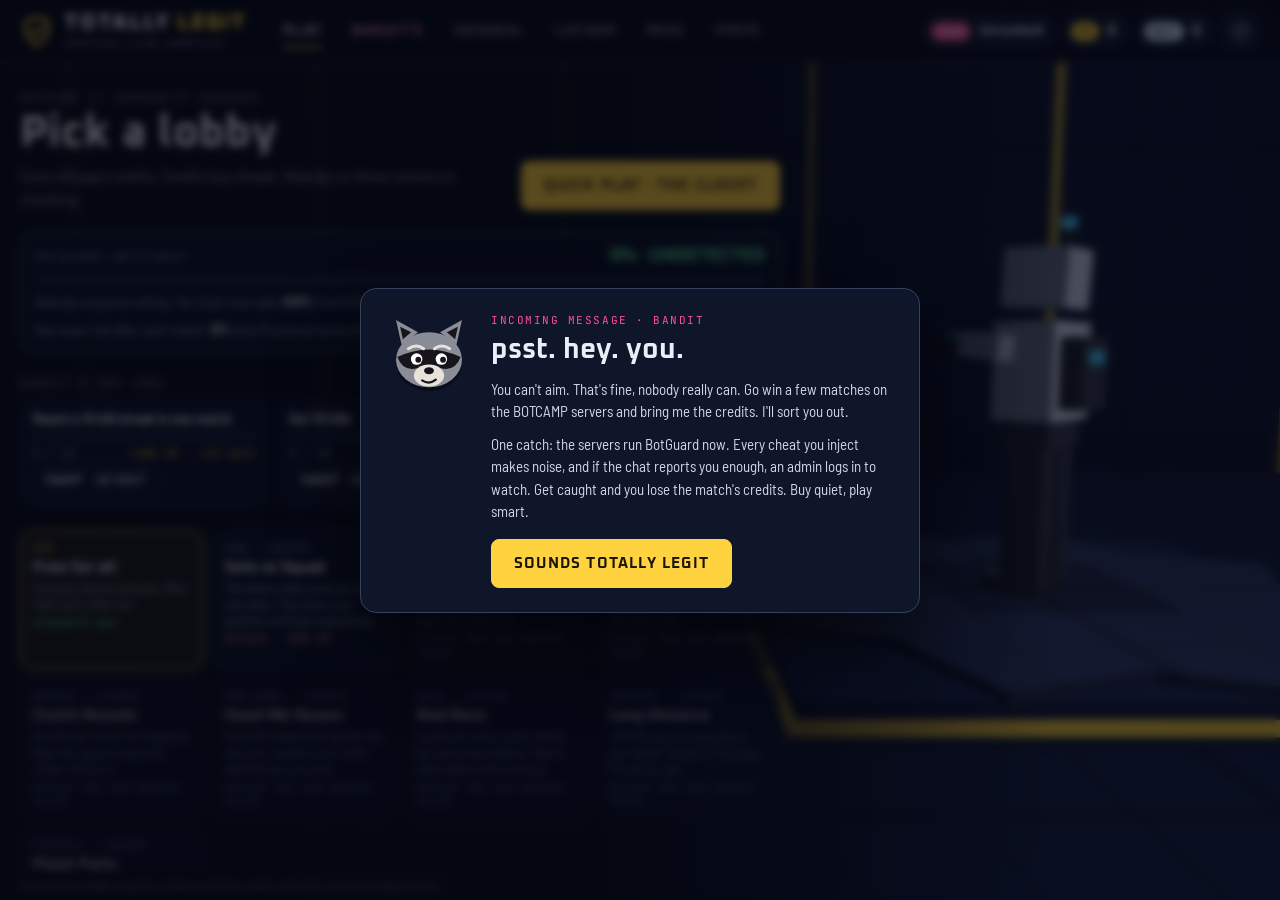
==== commit 7b3957fc: "Add Thicc Plus and Bullseye crosshairs Co-Authored-By: Claude Opus 5.5 <noreply@anthropic.com>" ====
--- a/TotallyLegit.html
+++ b/TotallyLegit.html
@@ -1341,6 +1341,8 @@
   { id: 'diamond', name: 'Diamond', cost: 60 },
   { id: 'brackets', name: 'Brackets', cost: 80 },
   { id: 'triangle', name: 'Triforce-ish', cost: 120 },
+  { id: 'plus', name: 'Thicc Plus', cost: 50 },
+  { id: 'bullseye', name: 'Bullseye', cost: 160 },
   { id: 'star', name: 'Gold Star', cost: 0, pass: true },
   { id: 'ringx', name: 'Target Locked', cost: 0, pass: true },
   { id: 'hex', name: 'Hex Key', cost: 0, pass: true },
@@ -6518,6 +6520,16 @@
         for (const [ox, oy] of [[-1.05, -0.35], [-0.38, -0.95], [0.38, -0.95], [1.05, -0.35]]) { c.beginPath(); c.arc(x + ox * s, y + oy * s, s * 0.3, 0, TAU); c.fill(); }
         return;
       }
+      case 'plus': {
+        const t = th * 1.6;
+        c.fillRect(x - gap - size, y - t / 2, size, t); c.fillRect(x + gap, y - t / 2, size, t);
+        c.fillRect(x - t / 2, y - gap - size, t, size); c.fillRect(x - t / 2, y + gap, t, size); return;
+      }
+      case 'bullseye': {
+        const r = gap + size * 0.7;
+        c.arc(x, y, r, 0, TAU); c.moveTo(x + r * 0.5, y); c.arc(x, y, r * 0.5, 0, TAU); c.stroke();
+        c.beginPath(); c.arc(x, y, th * 0.8, 0, TAU); c.fill(); return;
+      }
       case 'star': {
         const r = gap + size * 0.75, ri = r * 0.45;
         for (let i = 0; i < 10; i++) { const a = -Math.PI / 2 + i * Math.PI / 5, rr = i % 2 ? ri : r; i ? c.lineTo(x + Math.cos(a) * rr, y + Math.sin(a) * rr) : c.moveTo(x + Math.cos(a) * rr, y + Math.sin(a) * rr); }
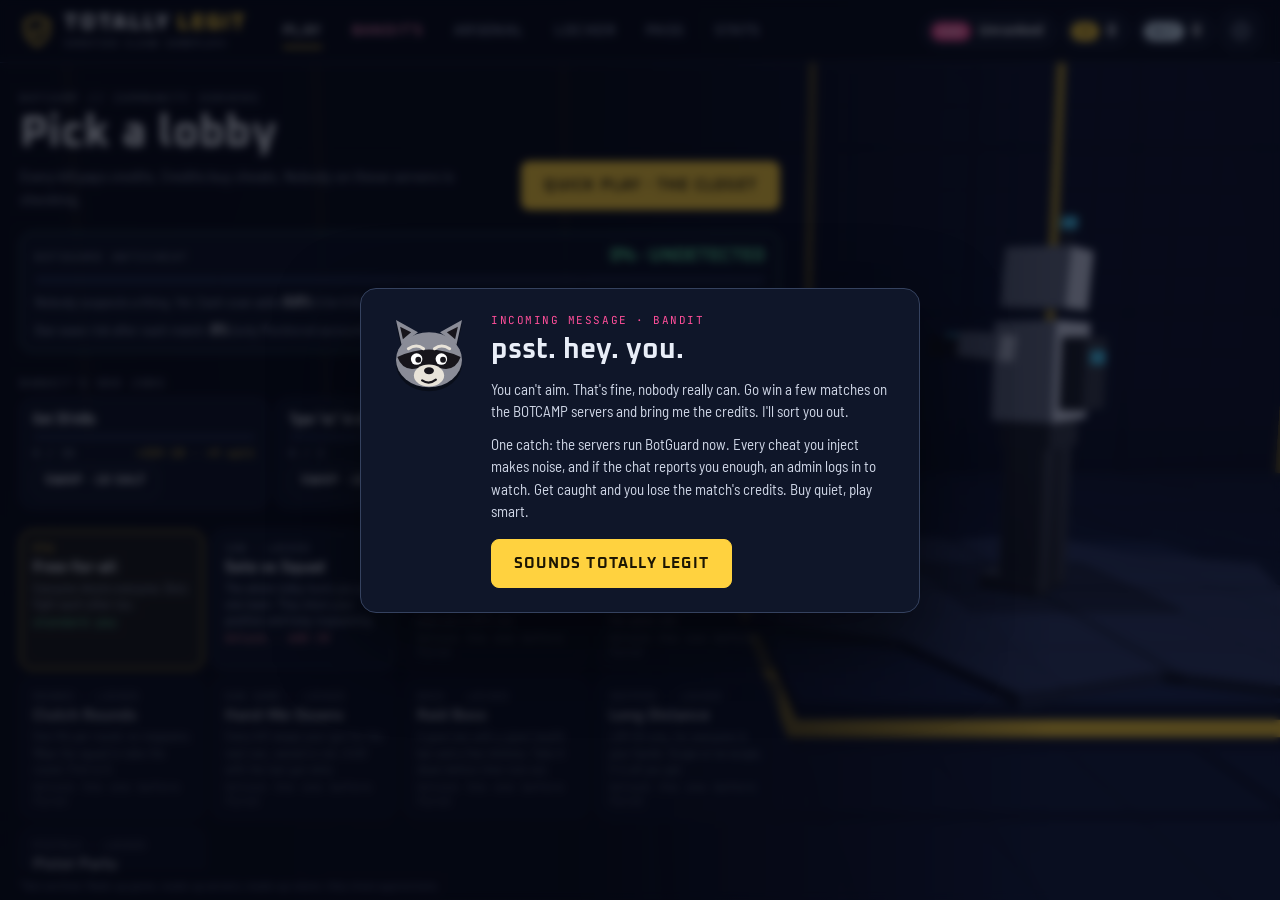
==== commit d6c75bdf: "Add Balloon Pop kill effect Co-Authored-By: Claude Opus 5.5 <noreply@anthropic.com>" ====
--- a/TotallyLegit.html
+++ b/TotallyLegit.html
@@ -681,6 +681,8 @@
 .contract.daily { border-color: rgba(255, 210, 63, .35); }
 .contract.daily.claimed { opacity: .6; }
 @media (max-width: 700px) { .deal-row { grid-template-columns: 1fr; } }
+
+.fx-balloons { background: radial-gradient(circle at 35% 35%, #ff5d8f 0 16%, transparent 17%), radial-gradient(circle at 62% 45%, #ffd23f 0 16%, transparent 17%), radial-gradient(circle at 48% 62%, #43d9ff 0 16%, transparent 17%), #20284a; }
 
 </style>
 </head>
@@ -1357,6 +1359,7 @@
   { id: 'fireworks', name: 'Fireworks', cost: 420, desc: 'Sparks fly straight up. Very subtle.' },
   { id: 'saltfx', name: 'Salt Shaker', cost: 300, desc: 'Bots crumble into a pile of salt. Fitting.' },
   { id: 'banned', name: 'BANNED', cost: 650, desc: 'A big red BANNED stamp over every kill. The irony is free.' },
+  { id: 'balloons', name: 'Balloon Pop', cost: 180, desc: 'Bots float away as a bunch of balloons.' },
   { id: 'glitchfx', name: 'Desync', cost: 0, pass: true, desc: 'Bots smear sideways into cyan and magenta cubes. Bandit Pass only.' },
   { id: 'smoke', name: 'Logged Off', cost: 0, pass: true, desc: 'Bots puff into a slow grey cloud. Bandit Pass only.' },
 ];
@@ -5242,6 +5245,8 @@
       for (let i = 0; i < 30; i++) this.addPart(x, y + 1.2, z, U.rand(-3, 3), U.rand(1, 5), U.rand(-3, 3), 0.1, [1, 0.2, 0.25], U.rand(0.8, 1.6), 6, 0.8, 0);
     } else if (kind === 'glitchfx') {
       for (let i = 0; i < 40; i++) this.addPart(x + U.rand(-0.3, 0.3), y + U.rand(0.1, 1.9), z + U.rand(-0.3, 0.3), U.rand(-5, 5), U.rand(-0.3, 0.3), U.rand(-5, 5) * 0.2, 0.11, i % 2 ? [0.2, 1, 1] : [1, 0.2, 0.9], U.rand(0.4, 0.9), 0, 1, 0);
+    } else if (kind === 'balloons') {
+      for (let i = 0; i < 9; i++) this.addPart(x + U.rand(-0.5, 0.5), y + U.rand(1, 2), z + U.rand(-0.5, 0.5), U.rand(-0.4, 0.4), U.rand(1.5, 3), U.rand(-0.4, 0.4), 0.28, U.hsv(Math.random(), 0.7, 1), U.rand(2.5, 3.5), -0.4, 0.3, 0);
     } else if (kind === 'smoke') {
       for (let i = 0; i < 26; i++) this.addPart(x + U.rand(-0.4, 0.4), y + U.rand(0.3, 1.8), z + U.rand(-0.4, 0.4), U.rand(-0.5, 0.5), U.rand(0.3, 1.2), U.rand(-0.5, 0.5), U.rand(0.25, 0.45), [0.55, 0.57, 0.6], U.rand(1.4, 2.4), -0.6, 0, 0);
     } else if (kind === 'fireworks') {
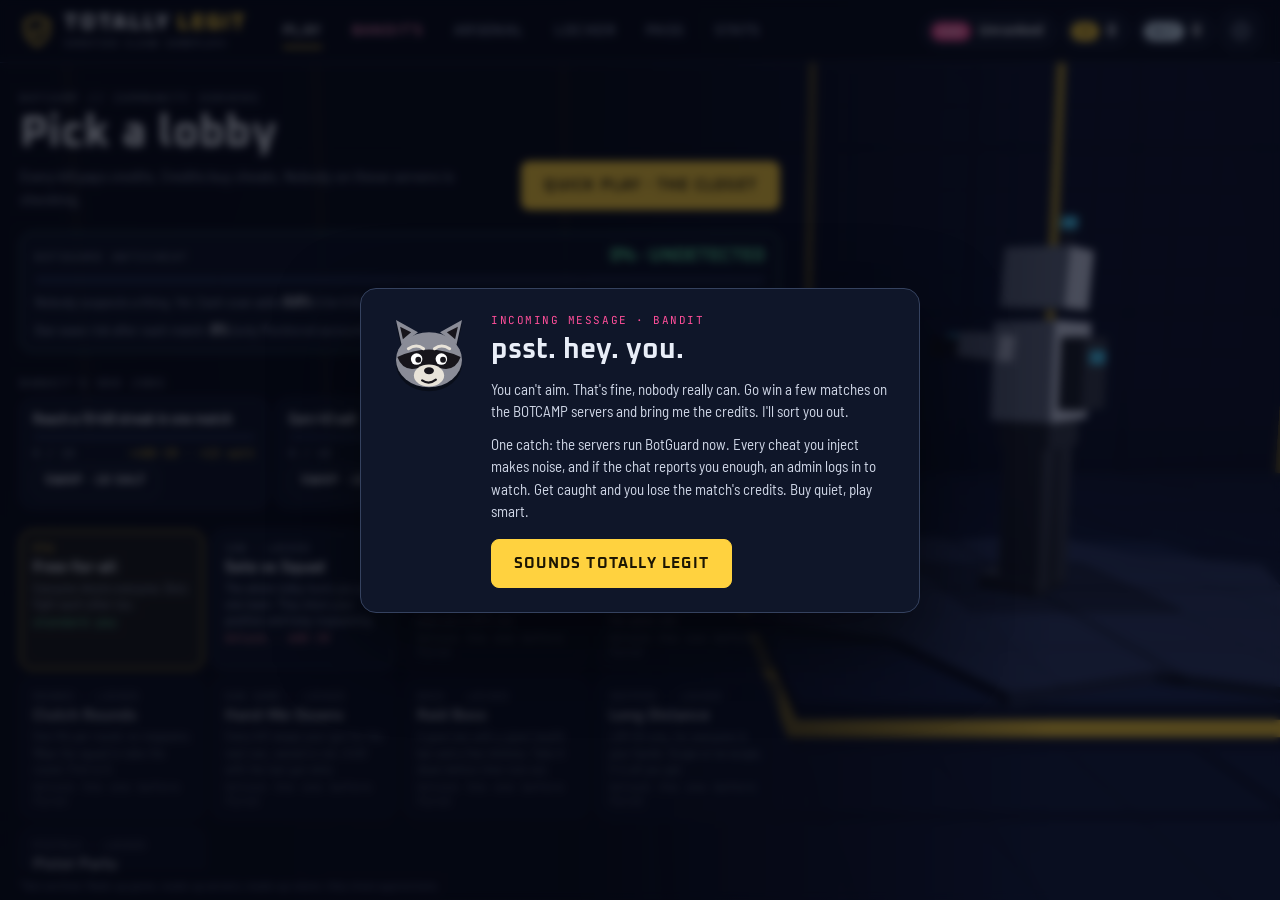
==== commit 35797f89: "Announce big kill streaks in server chat Co-Authored-By: Claude Opus 5.5 <noreply@anthropic.com>" ====
--- a/TotallyLegit.html
+++ b/TotallyLegit.html
@@ -3898,6 +3898,8 @@
   },
 
   onPlayerKill(victim, ctx) {
+    const st = Match.p.streak;
+    if (st === 10 || st === 25 || st === 50 || st === 100) this.server(`${Save.data.settings.name} is on a ${st}-kill streak.`);
     let add = 1.2;
     if (ctx.head) add += 1.4;
     if (ctx.wall) add += 7;
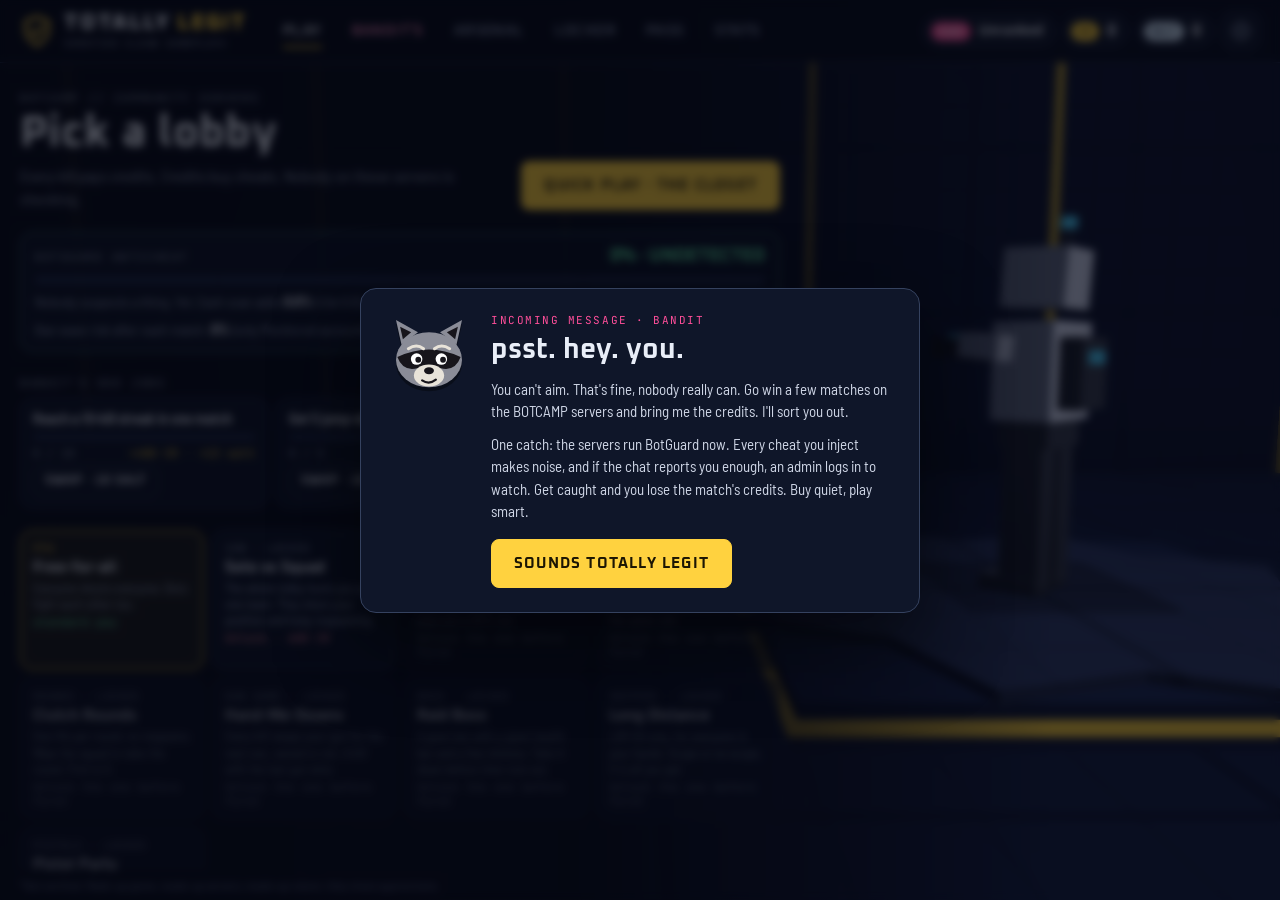
==== commit 5da092cd: "Turn the ammo counter red when the magazine is low Co-Authored-By: Claude Opus 5.5 <noreply@anthropi" ====
--- a/TotallyLegit.html
+++ b/TotallyLegit.html
@@ -683,6 +683,8 @@
 @media (max-width: 700px) { .deal-row { grid-template-columns: 1fr; } }
 
 .fx-balloons { background: radial-gradient(circle at 35% 35%, #ff5d8f 0 16%, transparent 17%), radial-gradient(circle at 62% 45%, #ffd23f 0 16%, transparent 17%), radial-gradient(circle at 48% 62%, #43d9ff 0 16%, transparent 17%), #20284a; }
+
+.h-ammo b.low { color: var(--danger); }
 
 </style>
 </head>
@@ -7075,6 +7077,8 @@
     if (L.hpw !== hp) { L.hpw = hp; e['hp-fill'].style.width = hp + '%'; e.hud.classList.toggle('low', hp < 35 && p.alive); }
     const w = M.weapon();
     set('ammo', e.ammo, S.infAmmo ? '∞' : String(p.ammo[w.id] ?? 0));
+    const lowAmmo = !S.infAmmo && (p.ammo[w.id] ?? 0) <= Math.max(1, Math.floor(M.magSize(w) * 0.25));
+    if (L.lowAmmo !== lowAmmo) { L.lowAmmo = lowAmmo; e.ammo.classList.toggle('low', lowAmmo); }
     set('mag', e.mag, S.infAmmo ? 'bottomless' : '/ ' + M.magSize(w));
     set('wname', e.wname, w.name);
     if (L.reloading !== (p.reloadT > 0)) { L.reloading = p.reloadT > 0; e.reload.hidden = !L.reloading; }
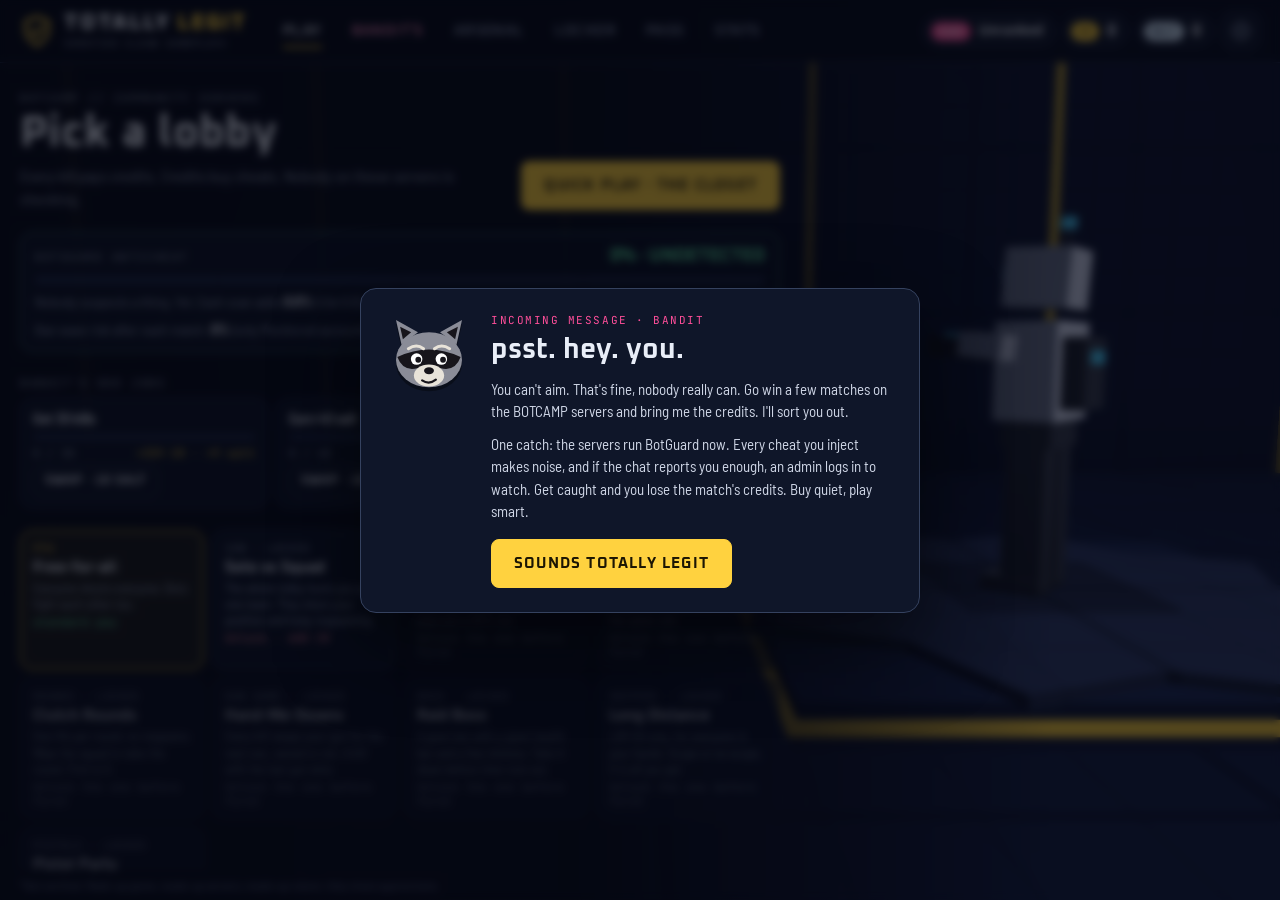
==== commit e712d811: "Track kills per gun and show a favorite gun stat Co-Authored-By: Claude Opus 5.5 <noreply@anthropic." ====
--- a/TotallyLegit.html
+++ b/TotallyLegit.html
@@ -4867,6 +4867,7 @@
       AC.onKill(ctx);
       More.onKill(info);
       if (info.nade) Save.data.stats.nadeKills = (Save.data.stats.nadeKills || 0) + 1;
+      if (killGun) { const gk = Save.data.stats.gunKills || (Save.data.stats.gunKills = {}); gk[killGun.id] = (gk[killGun.id] || 0) + 1; }
       if (ctx.quiet && this.weapon().id === 'xbow') Save.data.stats.xbowKills = (Save.data.stats.xbowKills || 0) + 1;
       Style.onKill(b, info, ctx);
       Extras.onPlayerKill(b, info, ctx);
@@ -7571,6 +7572,7 @@
       ['Reports against you', U.fmt(s.reports)], ['Rage quits caused', U.fmt(s.ragequits)], ['Peak suspicion', s.peakSus + '%'], ['Time played', fmtDur(s.playTime)],
       ['Solo vs Squad wins', U.fmt((s.modeWins || {}).squad || 0)], ['Clutch series won', U.fmt((s.modeWins || {}).clutch || 0)],
       ['Rounds won', U.fmt(s.roundsWon || 0)], ['Team wins · teammate kills', U.fmt((s.modeWins || {}).tdm || 0) + ' · ' + U.fmt(s.allyKills || 0)],
+      ['Favorite gun', (() => { const gk = s.gunKills || {}, id = Object.keys(gk).sort((a, b) => gk[b] - gk[a])[0]; return id ? WEAPON_BY_ID[id].name + ' · ' + U.fmt(gk[id]) : 'none yet'; })()],
       ['Jump-shot kills', U.fmt(s.jumpKills || 0)], ['No-scope kills', U.fmt(s.noScopes || 0)], ['Best style score', U.fmt(s.bestStyle || 0)], ['Top style rank', STYLE_RANKS[s.topStyleRank || 0].name],
       ['Rival cheaters killed', U.fmt(s.rivals || 0)], ['Ban waves', U.fmt(s.waves || 0)], ['Loader parts', U.fmt(Save.data.parts || 0)], ['Pass tier', Extras.passInfo().tier + ' / ' + PASS_TIERS],
       ['Bans', U.fmt(s.bans || 0)], ['Kicked by admins', U.fmt(s.adminKicks || 0)], ['Admins fooled', U.fmt(s.adminsSurvived || 0)], ['Admins bribed', U.fmt(s.bribes || 0)],
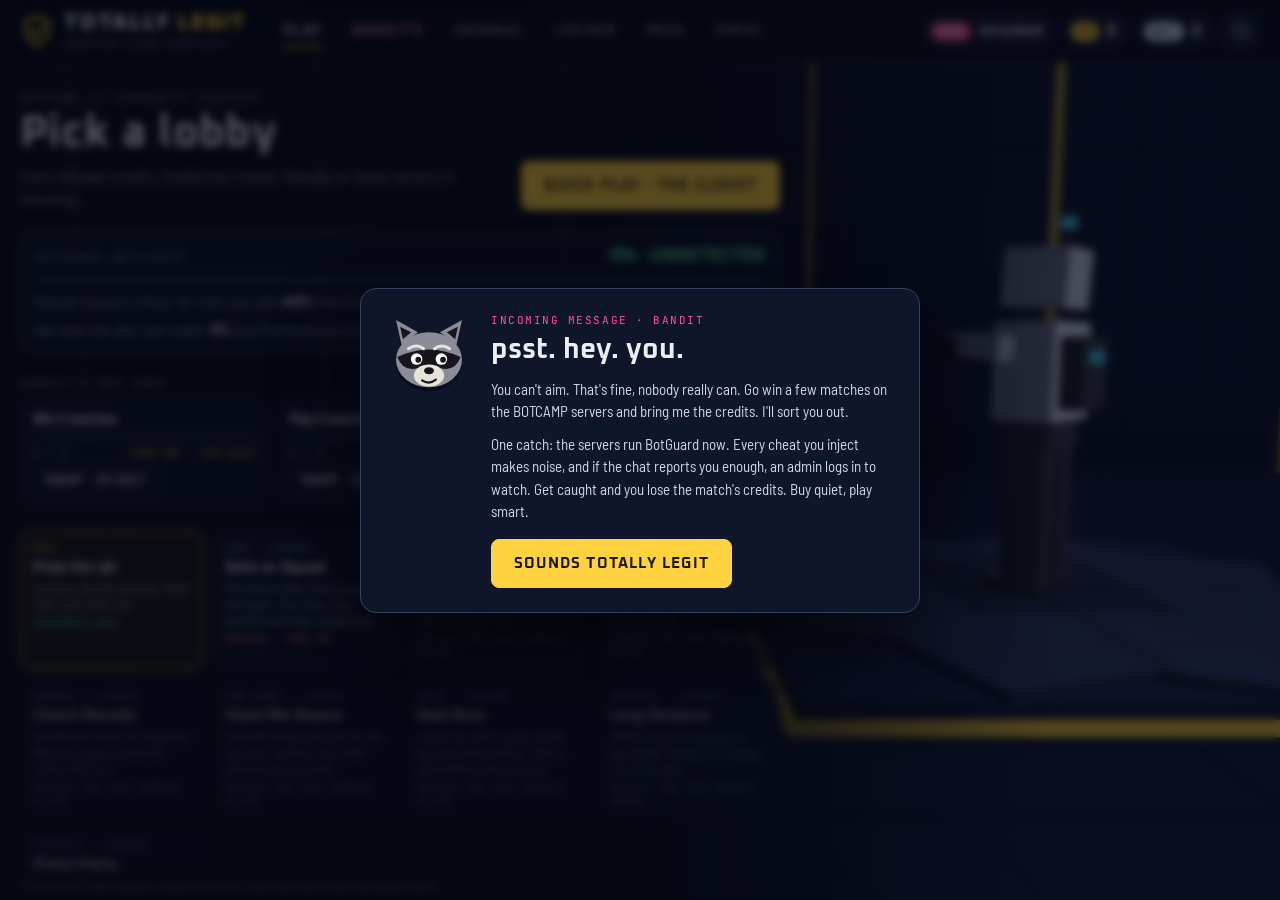
==== commit 43f9632f: "Show mode, kills, streak and BotGuard status on the pause screen Co-Authored-By: Claude Opus 5.5 <no" ====
--- a/TotallyLegit.html
+++ b/TotallyLegit.html
@@ -6645,6 +6645,7 @@
           <div class="ov-eyebrow">PAUSED</div>
           <h2 class="ov-title">${U.esc(d.name)}</h2>
           <p class="ov-sub">${U.fmt(Match.earn.total)} CR earned so far. Leaving keeps everything you earned.</p>
+          <p class="ov-sub">${U.esc(Match.mode.name)} · ${Match.p.kills} kills · streak ${Match.p.streak} · BotGuard ${Math.round(AC.det)}% ${AC.tier().name}</p>
           <div class="ov-row">
             <button class="btn primary" id="ov-resume">Resume</button>
             <button class="btn" id="ov-settings">Settings</button>
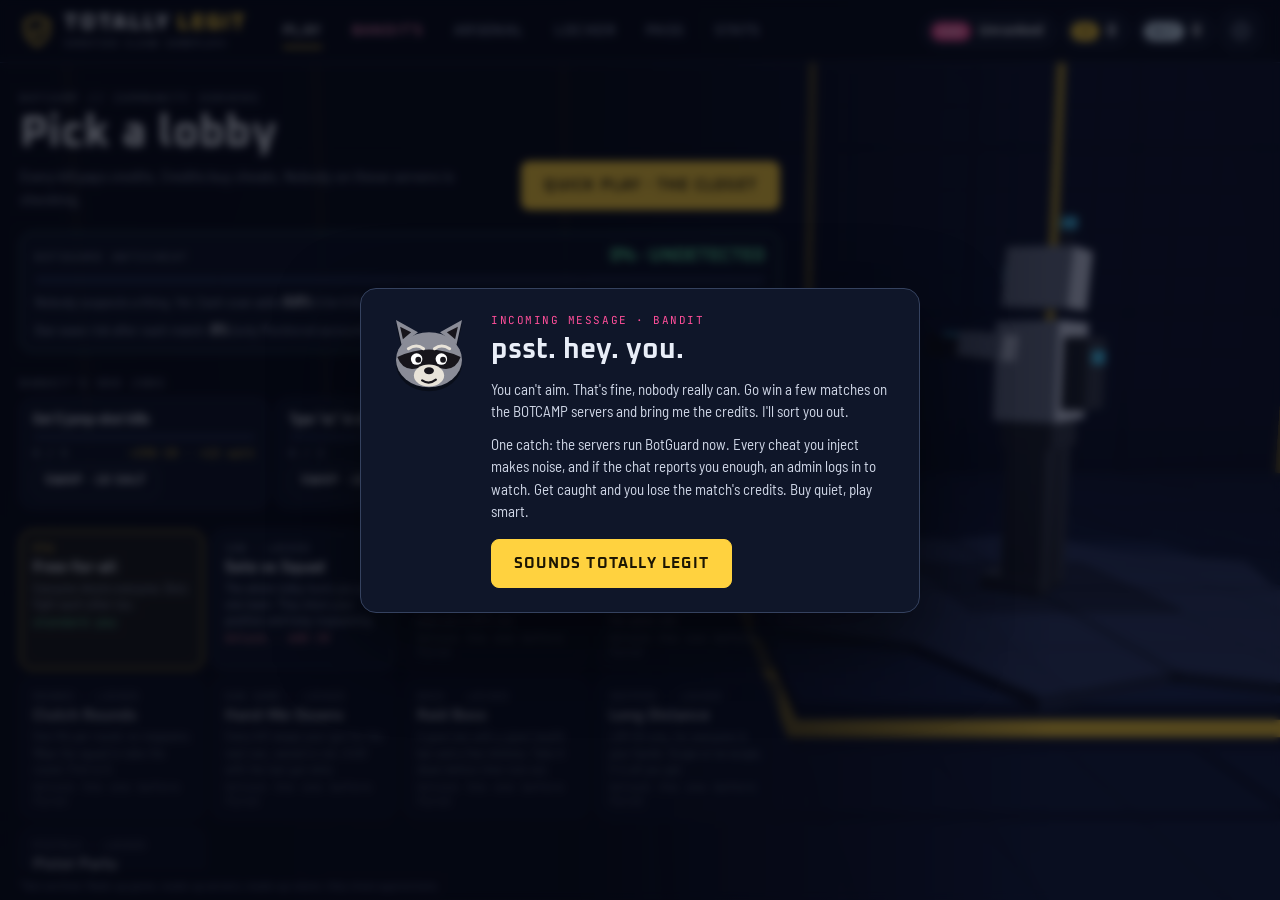
==== commit 0064ad78: "Add Loyal, Jack Of All Trades and Regular Customer achievements Co-Authored-By: Claude Opus 5.5 <nor" ====
--- a/TotallyLegit.html
+++ b/TotallyLegit.html
@@ -2020,6 +2020,9 @@
 const ACH = (id, name, desc, salt, test) => ({ id, name, desc, salt, test });
 const ACHIEVEMENTS = [
   ACH('owner', 'Untouchable', 'Buy Server Owner. BotGuard works for you now.', 100, () => !!Save.data.owned.sp6),
+  ACH('favgun', 'Loyal', 'Get 500 kills with a single gun.', 30, s => Object.values(s.gunKills || {}).some(n => n >= 500)),
+  ACH('allguns', 'Jack Of All Trades', 'Get a kill with every gun.', 40, s => WEAPONS.every(w => (s.gunKills || {})[w.id] > 0)),
+  ACH('matches100', 'Regular Customer', 'Play 100 matches.', 30, s => s.matches >= 100),
   ACH('nade50', 'Pineapple Express', 'Get 50 grenade kills.', 25, s => (s.nadeKills || 0) >= 50),
   ACH('streak7', 'Regular', 'Log in 7 days in a row.', 40, () => ((Save.data.daily || {}).streak || 0) >= 7),
   ACH('market10', 'Bargain Hunter', 'Buy 10 black market deals.', 25, s => (s.marketBuys || 0) >= 10),
